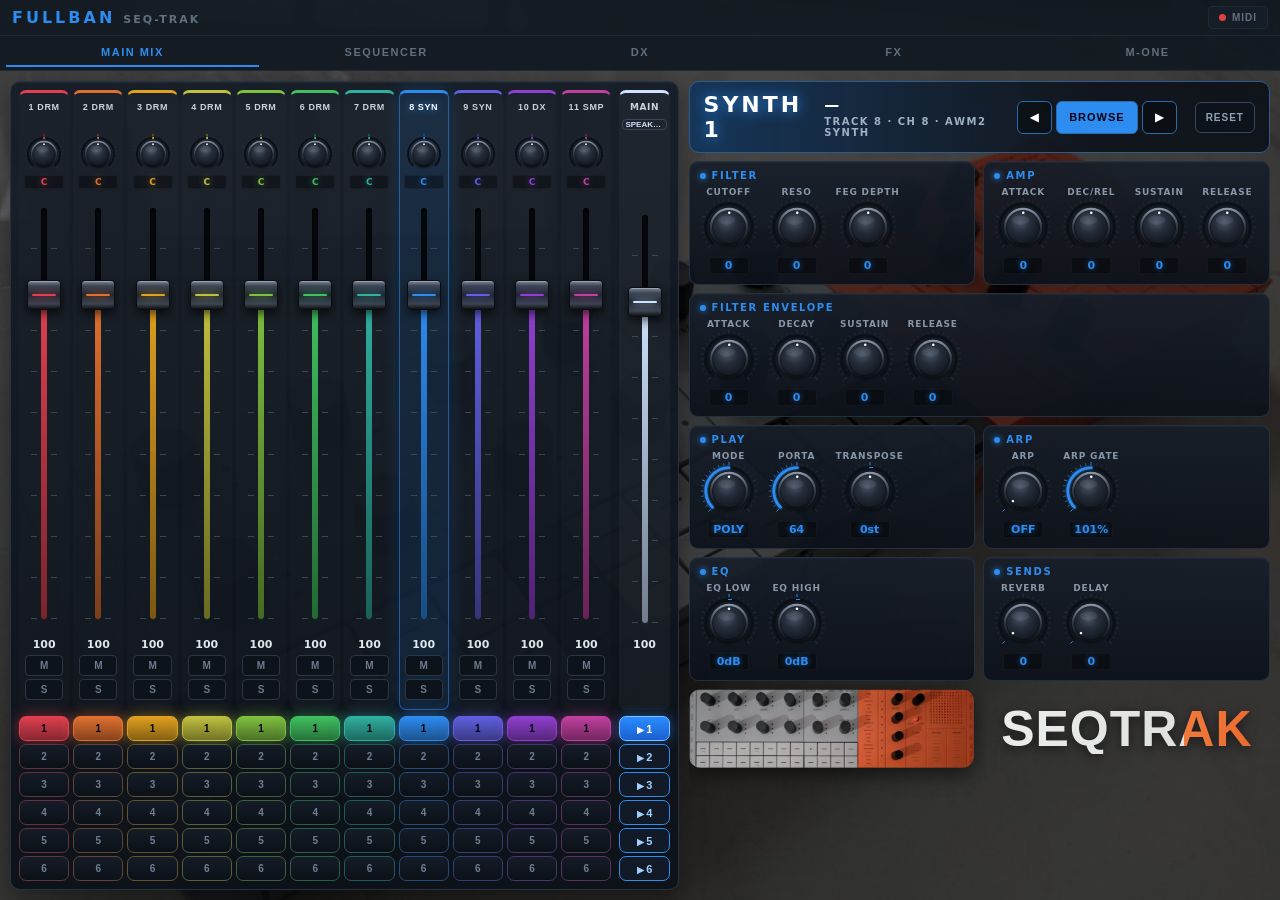
==== index.html @ 147577cb "v9: clips under the mixer, bigger sequencer with OXI-style modes, playhead, M1 envelopes that work -" ====
<!DOCTYPE html>
<html lang="en">
<head>
<meta charset="UTF-8">
<meta name="viewport" content="width=device-width, initial-scale=1.0, user-scalable=no">
<title>Fullban SEQ-TRAK</title>
<link rel="manifest" href="manifest.webmanifest">
<meta name="theme-color" content="#0a0e14">
<meta name="mobile-web-app-capable" content="yes">
<link rel="icon" href="icon-192.png">
<style>
/* ============================================
   FULLBAN SEQ-TRAK — Web Controller
   Dark + Blue theme (Fullban family)
   ============================================ */

:root {
  --fb-bg:        #0a0e14;
  --fb-surface:   rgba(17,24,32,0.92);
  --fb-panel:     rgba(22,30,40,0.85);
  --fb-panel-hi:  rgba(26,36,48,0.9);
  --fb-border:    #1e2a38;
  --fb-blue:      #2d8cf0;
  --fb-blue-dim:  #1a5a9e;
  --fb-blue-glow: rgba(45,140,240,0.2);
  --fb-blue-soft: rgba(45,140,240,0.08);
  --fb-cyan:      #40c8e0;
  --fb-text:      #d0d8e0;
  --fb-text-dim:  #607080;
  --fb-text-bright: #ffffff;
  --fb-orange:    #f08030;
  --fb-red:       #e04040;
  --fb-green:     #40c060;
  --fb-yellow:    #e0c040;
  --fb-purple:    #9060e0;

  --tk-kick:  #e04050; --tk-snare: #e07030; --tk-clap:  #e0a020;
  --tk-hat1:  #c0c040; --tk-hat2:  #80c040; --tk-perc1: #40c060;
  --tk-perc2: #30b0a0; --tk-syn1:  #2d8cf0; --tk-syn2:  #6060e0;
  --tk-dx:    #9040d0; --tk-samp:  #c040a0;
}

* { margin: 0; padding: 0; box-sizing: border-box; }

html, body {
  width: 100%; height: 100%;
  overflow: hidden;
  background: var(--fb-bg) url('[data-uri]') center center / cover no-repeat fixed;
  color: var(--fb-text);
  font-family: 'Segoe UI', system-ui, -apple-system, sans-serif;
  font-size: 14px;
  -webkit-user-select: none; user-select: none;
  -webkit-tap-highlight-color: transparent;
}

#app { display: flex; flex-direction: column; height: 100%; }

/* ---- Top bar ---- */
#topbar {
  display: flex; align-items: center; justify-content: space-between;
  padding: 6px 12px;
  background: var(--fb-surface);
  border-bottom: 1px solid var(--fb-border);
  flex-shrink: 0;
}
.topbar-left { display: flex; align-items: baseline; gap: 8px; }
.logo { font-size: 16px; font-weight: 800; letter-spacing: 3px; color: var(--fb-blue); }
.product { font-size: 11px; font-weight: 600; letter-spacing: 2px; color: var(--fb-text-dim); }

.midi-status {
  display: flex; align-items: center; gap: 6px;
  padding: 5px 10px; border: 1px solid var(--fb-border); border-radius: 4px;
  background: var(--fb-panel); color: var(--fb-text-dim);
  font-size: 10px; font-weight: 600; letter-spacing: 1px; cursor: pointer;
}
.midi-status:hover { border-color: var(--fb-blue-dim); }
.midi-dot { width: 7px; height: 7px; border-radius: 50%; background: var(--fb-red); }
.midi-status.connected .midi-dot { background: var(--fb-green); box-shadow: 0 0 6px var(--fb-green); }

/* ---- Page tabs ---- */
#page-tabs {
  display: flex; gap: 1px; padding: 3px 6px;
  background: var(--fb-surface); border-bottom: 1px solid var(--fb-border);
  flex-shrink: 0; overflow-x: auto;
}
.tab {
  flex: 1; padding: 7px 2px; background: transparent; border: none;
  border-bottom: 2px solid transparent; color: var(--fb-text-dim);
  font-size: 11px; font-weight: 700; letter-spacing: 1.5px;
  cursor: pointer; min-width: 46px; text-align: center;
}
.tab:hover { color: var(--fb-text); }
.tab.active { color: var(--fb-blue); border-bottom-color: var(--fb-blue); }

/* ---- Pages ---- */
.page { flex: 1; overflow-y: auto; overflow-x: hidden; padding: 10px; }
.page.hidden { display: none; }

/* ---- Shared: track chips ---- */
.track-chips { display: flex; gap: 3px; padding-bottom: 8px; overflow-x: auto; flex-shrink: 0; }
.track-chip {
  padding: 5px 10px; border-radius: 4px; border: 1px solid var(--fb-border);
  background: var(--fb-panel); color: var(--fb-text-dim);
  font-size: 9px; font-weight: 700; letter-spacing: 1px;
  cursor: pointer; white-space: nowrap;
}
.track-chip:hover { border-color: var(--fb-blue-dim); }
.track-chip.active { background: var(--fb-blue); border-color: var(--fb-blue); color: #fff; }

/* ---- Section panels ---- */
.section-panel {
  background: var(--fb-panel); border: 1px solid var(--fb-border);
  border-radius: 6px; padding: 10px; margin-bottom: 8px;
}
.section-title {
  font-size: 10px; font-weight: 700; letter-spacing: 1.5px;
  margin-bottom: 8px; display: flex; align-items: center; gap: 6px;
}
.section-title .dot { width: 6px; height: 6px; border-radius: 50%; }

/* ---- SVG Knob (Premium) ---- */
.knob-wrap {
  display: flex; flex-direction: column; align-items: center; gap: 2px;
  width: 64px; flex-shrink: 0;
}
.knob-label {
  font-size: 8px; font-weight: 600; letter-spacing: 0.5px;
  color: var(--fb-text-dim); text-align: center; white-space: nowrap;
}
.knob-val {
  font-size: 10px; font-weight: 700; color: var(--fb-cyan);
  font-variant-numeric: tabular-nums; text-align: center;
}
.knob-svg { width: 52px; height: 52px; cursor: pointer; touch-action: none; }

/* Knob row layout */
.knob-row {
  display: flex; gap: 4px; flex-wrap: wrap; justify-content: flex-start;
}

/* ---- Slider param row ---- */
.param-row {
  display: flex; align-items: center; gap: 8px; min-height: 32px;
}
.param-row label {
  font-size: 9px; font-weight: 600; letter-spacing: 0.5px;
  color: var(--fb-text-dim); width: 60px; flex-shrink: 0;
}
.param-row input[type="range"] {
  flex: 1; height: 24px; -webkit-appearance: none; appearance: none;
  background: transparent; outline: none; touch-action: none;
}
.param-row input[type="range"]::-webkit-slider-runnable-track {
  height: 4px; background: var(--fb-border); border-radius: 2px;
}
.param-row input[type="range"]::-webkit-slider-thumb {
  -webkit-appearance: none; width: 20px; height: 20px; border-radius: 50%;
  background: var(--fb-blue); cursor: pointer; margin-top: -8px;
  box-shadow: 0 0 6px var(--fb-blue-glow);
}
.param-row input[type="range"]::-moz-range-track {
  height: 4px; background: var(--fb-border); border-radius: 2px;
}
.param-row input[type="range"]::-moz-range-thumb {
  width: 20px; height: 20px; border-radius: 50%;
  background: var(--fb-blue); border: none; cursor: pointer;
}
.param-row .pval {
  font-size: 9px; font-weight: 600; color: var(--fb-text);
  width: 24px; text-align: right; font-variant-numeric: tabular-nums;
}
.param-row select {
  flex: 1; background: var(--fb-panel-hi); color: var(--fb-text);
  border: 1px solid var(--fb-border); border-radius: 3px;
  padding: 4px 6px; font-size: 10px;
}

/* ---- MIXER ---- */
#page-mixer { display: flex; gap: 6px; padding: 6px; }
.mixer-grid { display: flex; gap: 3px; flex: 1; overflow-x: auto; }
.track-strip {
  display: flex; flex-direction: column; align-items: center; gap: 4px;
  min-width: 52px; flex: 1; max-width: 72px;
  padding: 6px 3px; background: var(--fb-panel); border-radius: 6px;
  border: 1px solid var(--fb-border);
}
.track-strip .track-color-bar { width: 100%; height: 3px; border-radius: 2px; }
.track-strip .track-name {
  font-size: 8px; font-weight: 700; letter-spacing: 1px;
  color: var(--fb-text-dim); text-align: center; white-space: nowrap;
}
.track-strip .fader-wrap {
  flex: 1; display: flex; align-items: center; justify-content: center; min-height: 100px;
}
/* Hardware-style vertical fader: groove + capped knob */
.fader.vertical {
  writing-mode: vertical-lr; direction: rtl;
  width: 34px; height: 150px; margin: 0;
  -webkit-appearance: none; appearance: none;
  background: transparent; cursor: pointer; touch-action: none;
}
.fader.vertical::-webkit-slider-runnable-track {
  width: 6px; height: 100%; margin: 0 auto;
  background: linear-gradient(90deg, #05080c, #1a2430 50%, #05080c);
  border: 1px solid #000; border-radius: 3px;
  box-shadow: inset 0 0 4px rgba(0,0,0,0.8);
}
.fader.vertical::-webkit-slider-thumb {
  -webkit-appearance: none; width: 30px; height: 16px; margin-left: -13px;
  border-radius: 3px; border: 1px solid #000;
  background:
    linear-gradient(0deg, transparent 45%, #e0e8f0 45%, #e0e8f0 55%, transparent 55%),
    linear-gradient(180deg, #3a4656 0%, #1c2530 45%, #10161e 55%, #2a3442 100%);
  box-shadow: 0 2px 4px rgba(0,0,0,0.7), 0 0 8px var(--fb-blue-glow);
}
.fader.vertical::-moz-range-track {
  width: 6px; height: 100%;
  background: linear-gradient(90deg, #05080c, #1a2430 50%, #05080c);
  border: 1px solid #000; border-radius: 3px;
}
.fader.vertical::-moz-range-thumb {
  width: 30px; height: 16px; border-radius: 3px; border: 1px solid #000;
  background:
    linear-gradient(0deg, transparent 45%, #e0e8f0 45%, #e0e8f0 55%, transparent 55%),
    linear-gradient(180deg, #3a4656 0%, #1c2530 45%, #10161e 55%, #2a3442 100%);
}
.track-strip .track-vol-label {
  font-size: 9px; font-weight: 600; color: var(--fb-text);
  font-variant-numeric: tabular-nums;
}
.track-strip .mute-btn, .track-strip .solo-btn {
  width: 100%; padding: 3px 0; border: 1px solid var(--fb-border);
  border-radius: 3px; background: transparent;
  font-size: 8px; font-weight: 700; letter-spacing: 1px; cursor: pointer;
}
.track-strip .mute-btn { color: var(--fb-text-dim); }
.track-strip .mute-btn.active { background: var(--fb-red); border-color: var(--fb-red); color: #fff; }
.track-strip .solo-btn { color: var(--fb-text-dim); }
.track-strip .solo-btn.active { background: var(--fb-yellow); border-color: var(--fb-yellow); color: #000; }

.master-strip {
  display: flex; flex-direction: column; align-items: center; gap: 4px;
  min-width: 52px; padding: 6px 3px; background: var(--fb-panel);
  border-radius: 6px; border: 1px solid var(--fb-blue-dim);
}
.master-label { font-size: 8px; font-weight: 700; letter-spacing: 1.5px; color: var(--fb-blue); }
.master-fader-wrap { flex: 1; display: flex; align-items: center; min-height: 100px; }

/* ---- SOUND PAGE ---- */
.sound-sections { display: flex; flex-direction: column; gap: 6px; }

/* ---- DX PAGE ---- */
.dx-section { display: flex; flex-direction: column; gap: 8px; }
.algo-select { display: grid; grid-template-columns: repeat(6, 1fr); gap: 3px; }
.algo-btn {
  padding: 8px 0; background: var(--fb-panel); border: 1px solid var(--fb-border);
  border-radius: 4px; color: var(--fb-text-dim); font-size: 12px; font-weight: 700;
  cursor: pointer;
}
.algo-btn:hover { border-color: var(--fb-blue-dim); color: var(--fb-text); }
.algo-btn.active {
  background: var(--fb-blue); border-color: var(--fb-blue); color: #fff;
  box-shadow: 0 0 8px var(--fb-blue-glow);
}

.op-tabs { display: flex; gap: 3px; margin-bottom: 6px; }
.op-tab {
  flex: 1; padding: 8px 0; background: var(--fb-panel); border: 1px solid var(--fb-border);
  border-radius: 4px; color: var(--fb-text-dim); font-size: 12px; font-weight: 800;
  letter-spacing: 1px; cursor: pointer; text-align: center;
}
.op-tab:hover { border-color: var(--fb-blue-dim); }
.op-tab.active { background: var(--fb-blue); border-color: var(--fb-blue); color: #fff; }

.op-panel {
  background: var(--fb-panel); border: 1px solid var(--fb-border);
  border-radius: 6px; padding: 10px; display: none;
}
.op-panel.active { display: block; }
.op-header { display: flex; justify-content: space-between; align-items: center; margin-bottom: 6px; }
.op-label { font-size: 11px; font-weight: 800; letter-spacing: 1px; color: var(--fb-blue); }
.op-toggle {
  width: 32px; height: 18px; border-radius: 9px; border: none;
  cursor: pointer; position: relative; background: var(--fb-border);
}
.op-toggle.on { background: var(--fb-blue); }
.op-toggle::after {
  content: ''; position: absolute; width: 14px; height: 14px;
  border-radius: 50%; background: #fff; top: 2px; left: 2px; transition: transform 0.2s;
}
.op-toggle.on::after { transform: translateX(14px); }

.dx-common { background: var(--fb-panel); border: 1px solid var(--fb-border); border-radius: 6px; padding: 10px; }
.dx-common h3 { font-size: 10px; font-weight: 700; letter-spacing: 1.5px; color: var(--fb-text-dim); margin-bottom: 6px; }

/* ---- FX PAGE ---- */
.fx-section { display: flex; flex-direction: column; gap: 8px; }

/* ---- SEQ PAGE ---- */
.seq-section { display: flex; flex-direction: column; gap: 8px; }
.seq-transport { display: flex; align-items: center; gap: 6px; }
.seq-btn {
  width: 40px; height: 40px; border: 1px solid var(--fb-border); border-radius: 6px;
  background: var(--fb-panel); color: var(--fb-text); font-size: 16px;
  cursor: pointer; display: flex; align-items: center; justify-content: center;
}
.seq-btn:hover { border-color: var(--fb-blue-dim); }
.seq-btn:active, .seq-btn.active { background: var(--fb-blue); border-color: var(--fb-blue); color: #fff; }
#seq-rec { color: var(--fb-red); }
#seq-rec:active, #seq-rec.active { background: var(--fb-red); border-color: var(--fb-red); color: #fff; }
.seq-bpm { display: flex; align-items: center; gap: 5px; margin-left: auto; }
.seq-bpm label { font-size: 9px; font-weight: 700; letter-spacing: 1px; color: var(--fb-text-dim); }
.seq-bpm input {
  width: 54px; padding: 5px 6px; background: var(--fb-panel); border: 1px solid var(--fb-border);
  border-radius: 4px; color: var(--fb-text-bright); font-size: 13px; font-weight: 700;
  text-align: center; font-variant-numeric: tabular-nums;
}

.seq-patterns { display: flex; gap: 3px; }
.pattern-btn {
  flex: 1; padding: 8px 0; background: var(--fb-panel); border: 1px solid var(--fb-border);
  border-radius: 4px; color: var(--fb-text-dim); font-size: 13px; font-weight: 700;
  cursor: pointer; text-align: center;
}
.pattern-btn:hover { border-color: var(--fb-blue-dim); }
.pattern-btn.active { background: var(--fb-blue); border-color: var(--fb-blue); color: #fff; }

.seq-grid-wrap { display: flex; flex-direction: column; gap: 3px; }
.seq-step-numbers { display: grid; gap: 2px; }
.seq-step-num { text-align: center; font-size: 7px; font-weight: 600; color: var(--fb-text-dim); }
.seq-grid { display: grid; gap: 2px; }
.seq-step {
  aspect-ratio: 1; min-height: 28px; border: 1px solid var(--fb-border);
  border-radius: 4px; background: var(--fb-panel); cursor: pointer;
}
.seq-step:hover { border-color: var(--fb-blue-dim); }
.seq-step.beat-start { border-left: 2px solid var(--fb-text-dim); }
.seq-step.on {
  background: var(--tk-color, var(--fb-blue)); border-color: var(--tk-color, var(--fb-blue));
  box-shadow: 0 0 6px color-mix(in srgb, var(--tk-color, var(--fb-blue)) 40%, transparent);
}
.seq-step.playing { box-shadow: 0 0 10px var(--fb-text-bright); border-color: var(--fb-text-bright); }

.seq-length { display: flex; gap: 3px; justify-content: flex-end; }
.len-btn {
  padding: 5px 14px; background: var(--fb-panel); border: 1px solid var(--fb-border);
  border-radius: 4px; color: var(--fb-text-dim); font-size: 10px; font-weight: 700; cursor: pointer;
}
.len-btn.active { background: var(--fb-blue); border-color: var(--fb-blue); color: #fff; }

/* ---- M-ONE PAGE (matches M-One VST plugin) ---- */
.m1-section { display: flex; flex-direction: column; gap: 6px; height: 100%; }

/* M-One header with logo */
.m1-header {
  display: flex; align-items: center; justify-content: space-between; flex-shrink: 0;
}
.m1-logo { display: flex; align-items: baseline; gap: 6px; }
.m1-logo-fb { font-size: 10px; font-weight: 800; letter-spacing: 2px; color: var(--fb-blue); }
.m1-logo-name { font-size: 18px; font-weight: 800; letter-spacing: 1px; color: var(--fb-text); }
.m1-accent { color: var(--fb-cyan); }

.m1-target { display: flex; align-items: center; gap: 6px; }
.m1-target-label { font-size: 9px; font-weight: 700; letter-spacing: 1px; color: var(--fb-text-dim); }
.m1-target-btn {
  padding: 4px 12px; border: 1px solid var(--fb-border); border-radius: 4px;
  background: var(--fb-panel); color: var(--fb-text-dim);
  font-size: 10px; font-weight: 700; letter-spacing: 1px; cursor: pointer;
}
.m1-target-btn:hover { border-color: var(--fb-blue-dim); }
.m1-target-btn.active { background: var(--fb-blue); border-color: var(--fb-blue); color: #fff; }

/* Sub-tabs (PLAY / BROWSE / FX) */
.m1-subtabs { display: flex; gap: 2px; flex-shrink: 0; }
.m1-subtab {
  flex: 1; padding: 6px 0; background: var(--fb-panel); border: 1px solid var(--fb-border);
  border-radius: 4px; color: var(--fb-text-dim); font-size: 10px; font-weight: 700;
  letter-spacing: 1.5px; cursor: pointer; text-align: center;
}
.m1-subtab:hover { border-color: var(--fb-blue-dim); }
.m1-subtab.active { background: var(--fb-blue); border-color: var(--fb-blue); color: #fff; }

.m1-subpage { display: none; flex: 1; overflow-y: auto; flex-direction: column; gap: 6px; }
.m1-subpage.active { display: flex; }

/* Preset selector (matches M-One blue bar with arrows) */
.m1-preset-select {
  display: flex; align-items: center; gap: 0;
  background: linear-gradient(135deg, #1a3a8a, #2d5cd0);
  border: 1px solid var(--fb-blue-dim); border-radius: 6px;
  overflow: hidden; flex-shrink: 0;
}
.m1-preset-arrow {
  width: 40px; height: 56px; background: transparent; border: none;
  color: var(--fb-text-bright); font-size: 16px; cursor: pointer;
  display: flex; align-items: center; justify-content: center;
}
.m1-preset-arrow:hover { background: rgba(255,255,255,0.1); }
.m1-preset-display { flex: 1; text-align: center; padding: 6px 0; }
.m1-preset-label { font-size: 9px; font-weight: 600; letter-spacing: 1px; color: rgba(255,255,255,0.6); }
.m1-preset-name { font-size: 18px; font-weight: 700; color: var(--fb-text-bright); letter-spacing: 0.5px; }

/* Browse: categories + range tabs */
.m1-categories { display: flex; gap: 3px; flex-wrap: wrap; flex-shrink: 0; }
.cat-btn {
  padding: 4px 8px; border: 1px solid var(--fb-border); border-radius: 4px;
  background: var(--fb-panel); color: var(--fb-text-dim);
  font-size: 9px; font-weight: 700; letter-spacing: 0.5px; cursor: pointer; white-space: nowrap;
}
.cat-btn:hover { border-color: var(--fb-blue-dim); color: var(--fb-text); }
.cat-btn.active { background: var(--fb-blue); border-color: var(--fb-blue); color: #fff; }
.cat-count { font-size: 8px; opacity: 0.7; margin-left: 2px; }

.m1-range-tabs { display: flex; gap: 3px; flex-shrink: 0; }
.m1-range {
  flex: 1; padding: 5px 0; background: var(--fb-panel); border: 1px solid var(--fb-border);
  border-radius: 4px; color: var(--fb-text-dim); font-size: 9px; font-weight: 700;
  cursor: pointer; text-align: center;
}
.m1-range:hover { border-color: var(--fb-blue-dim); }
.m1-range.active { background: var(--fb-cyan); border-color: var(--fb-cyan); color: #000; }

/* Sound grid (matches M-One browse: 4-column grid) */
.m1-sound-grid {
  flex: 1; overflow-y: auto;
  display: grid; grid-template-columns: repeat(4, 1fr);
  gap: 3px; align-content: start;
}
.m1-grid-cell {
  padding: 10px 8px; background: var(--fb-panel); border: 1px solid var(--fb-border);
  border-radius: 4px; color: var(--fb-text); font-size: 10px; font-weight: 600;
  cursor: pointer; text-align: left; white-space: nowrap; overflow: hidden; text-overflow: ellipsis;
}
.m1-grid-cell:hover { border-color: var(--fb-blue-dim); background: var(--fb-panel-hi); }
.m1-grid-cell.loaded { border-color: var(--fb-cyan); background: rgba(64,200,224,0.08); }
.m1-cell-num { color: var(--fb-text-dim); font-size: 9px; margin-right: 4px; }

/* FX sub-page (two side-by-side effect panels like M-One) */
.m1-fx-row { display: flex; gap: 6px; }
.m1-fx-panel { flex: 1; }
.m1-fx-header { display: flex; justify-content: space-between; align-items: center; margin-bottom: 6px; }
.m1-fx-cats { display: flex; gap: 2px; margin-bottom: 8px; }
.m1-fxcat {
  padding: 4px 8px; background: transparent; border: 1px solid var(--fb-border);
  border-radius: 3px; color: var(--fb-text-dim); font-size: 8px; font-weight: 700;
  letter-spacing: 0.5px; cursor: pointer;
}
.m1-fxcat:hover { border-color: var(--fb-blue-dim); }
.m1-fxcat.active { background: var(--fb-cyan); border-color: var(--fb-cyan); color: #000; }

.m1-loaded {
  display: flex; align-items: center; gap: 8px;
  padding: 7px 10px; background: var(--fb-surface); border: 1px solid var(--fb-border);
  border-radius: 4px; flex-shrink: 0; transition: border-color 0.3s;
}
.m1-loaded.flash { border-color: var(--fb-blue); box-shadow: 0 0 10px var(--fb-blue-glow); }
.m1-loaded-label { font-size: 9px; font-weight: 700; letter-spacing: 1px; color: var(--fb-text-dim); }
.m1-loaded-name { font-size: 11px; font-weight: 600; color: var(--fb-blue); }

/* ---- Overlay ---- */
.overlay { position: fixed; inset: 0; background: rgba(0,0,0,0.85); display: flex; align-items: center; justify-content: center; z-index: 100; }
.overlay.hidden { display: none; }
.overlay-content {
  background: var(--fb-surface); border: 1px solid var(--fb-border);
  border-radius: 8px; padding: 20px; min-width: 260px; text-align: center;
}
.overlay-content h2 { font-size: 14px; font-weight: 700; color: var(--fb-blue); margin-bottom: 10px; letter-spacing: 1px; }
.overlay-content p { font-size: 12px; color: var(--fb-text-dim); margin-bottom: 14px; }

.btn {
  padding: 7px 18px; border: 1px solid var(--fb-blue); border-radius: 4px;
  background: var(--fb-blue); color: #fff; font-size: 11px; font-weight: 700;
  letter-spacing: 1px; cursor: pointer; margin: 3px;
}
.btn:hover { background: var(--fb-blue-dim); }
.btn-dim { background: transparent; color: var(--fb-text-dim); border-color: var(--fb-border); }
.btn-dim:hover { border-color: var(--fb-text-dim); color: var(--fb-text); background: transparent; }

#midi-devices { display: flex; flex-direction: column; gap: 5px; margin-bottom: 10px; }
.midi-device-btn {
  padding: 8px; background: var(--fb-panel); border: 1px solid var(--fb-border);
  border-radius: 4px; color: var(--fb-text); font-size: 11px; cursor: pointer;
}
.midi-device-btn:hover { border-color: var(--fb-blue); background: var(--fb-blue-soft); }

/* ---- Responsive ---- */
@media (max-width: 600px) {
  .algo-select { grid-template-columns: repeat(4, 1fr); }
  .track-strip { min-width: 42px; }
  .knob-wrap { width: 54px; }
  .knob-svg { width: 38px; height: 38px; }
  .m1-categories { gap: 2px; }
  .cat-btn { padding: 3px 6px; font-size: 8px; }
}

/* Scrollbar */
::-webkit-scrollbar { width: 5px; height: 5px; }
::-webkit-scrollbar-track { background: var(--fb-bg); }
::-webkit-scrollbar-thumb { background: var(--fb-border); border-radius: 3px; }
::-webkit-scrollbar-thumb:hover { background: var(--fb-text-dim); }

/* =====================================================================
   v4 — MIX page, DX split, hardware knobs & faders (25 Nov 2026)
   ===================================================================== */
.panel-glass {
  background: linear-gradient(180deg, rgba(20,28,38,.92), rgba(12,17,24,.94));
  border: 1px solid #243244; border-radius: 10px;
  box-shadow: inset 0 1px 0 rgba(255,255,255,.04), 0 8px 24px rgba(0,0,0,.35);
}

/* ---- Knob v3 ---- */
.knob-wrap { width: auto; min-width: 58px; gap: 1px; }
.knob-wrap .knob-svg { width: 58px; height: 58px; cursor: ns-resize; touch-action: none; overflow: visible; }
.knob-sm .knob-svg { width: 44px; height: 44px; }
.knob-sm { min-width: 46px; }
.knob-lg .knob-svg { width: 92px; height: 92px; }
.knob-lg .knob-label { font-size: 10px; }
.knob-lg .knob-val { font-size: 15px; }
.knob-label { font-size: 9px; font-weight: 700; letter-spacing: .8px; color: #8796a8; }
.knob-val {
  font-size: 11px; font-weight: 700; color: var(--kc, var(--fb-cyan));
  min-width: 40px; padding: 1px 4px; border-radius: 3px;
  background: rgba(0,0,0,.35); border: 1px solid rgba(255,255,255,.04);
  text-shadow: 0 0 6px color-mix(in srgb, var(--kc) 60%, transparent);
}
.knob-track { fill: none; stroke: #0b1017; stroke-width: 5; stroke-linecap: round; }
.knob-arc { fill: none; stroke-width: 4.5; stroke-linecap: round; }
.knob-tick { stroke: #2a3544; stroke-linecap: round; }
.knob-tick.lit { stroke: var(--kc); }
.knob-knurl line { stroke: rgba(255,255,255,.08); stroke-width: 1.2; }
.knob-pointer { stroke-width: 3.2; stroke-linecap: round; }
.knob-wrap.active .knob-val { background: var(--kc); color: #001; text-shadow: none; }
.knob-wrap.synced .knob-val { animation: fbsync .6s ease-out; }
@keyframes fbsync { 0% { box-shadow: 0 0 0 2px var(--kc); } 100% { box-shadow: 0 0 0 0 transparent; } }

/* toggles & segments */
.fb-toggle {
  display: inline-flex; align-items: center; gap: 6px; padding: 5px 10px;
  background: #0e141c; border: 1px solid #2a3646; border-radius: 14px;
  color: #7d8a9a; font-size: 9px; font-weight: 800; letter-spacing: 1px; cursor: pointer;
}
.fb-toggle-led { width: 7px; height: 7px; border-radius: 50%; background: #2b3542; }
.fb-toggle.on { color: #e6eef6; border-color: var(--kc, var(--fb-blue)); }
.fb-toggle.on .fb-toggle-led { background: var(--kc, var(--fb-blue)); box-shadow: 0 0 8px var(--kc, var(--fb-blue)); }
.fb-seg { display: inline-flex; background: #0b1017; border: 1px solid #263345; border-radius: 6px; padding: 2px; gap: 2px; }
.fb-seg button {
  background: transparent; border: none; color: #6f7d8f; padding: 5px 10px; border-radius: 4px;
  font-size: 10px; font-weight: 800; letter-spacing: 1px; cursor: pointer; white-space: nowrap;
}
.fb-seg button.on { background: linear-gradient(180deg, var(--kc, var(--fb-blue)), color-mix(in srgb, var(--kc, var(--fb-blue)) 70%, #000)); color: #fff; box-shadow: 0 0 10px color-mix(in srgb, var(--kc, var(--fb-blue)) 45%, transparent); }

/* ---- MIX page ---- */
#page-mix { display: grid; grid-template-columns: minmax(560px, 1.15fr) 1fr; gap: 10px; padding: 10px; overflow: hidden; }
#page-mix.hidden { display: none; }
.mix-left { padding: 8px; display: flex; min-height: 0; }
.mix-strips { display: flex; gap: 4px; flex: 1; min-height: 0; }
.strip {
  flex: 1; min-width: 44px; display: flex; flex-direction: column; align-items: center; gap: 4px;
  padding: 6px 2px 6px; border-radius: 7px; background: rgba(255,255,255,.015);
  border: 1px solid transparent; border-top: 3px solid var(--kc); position: relative;
}
.strip.sel { background: color-mix(in srgb, var(--kc) 12%, transparent); border-color: color-mix(in srgb, var(--kc) 55%, transparent); border-top-color: var(--kc); box-shadow: 0 0 18px color-mix(in srgb, var(--kc) 22%, transparent); }
.strip-name {
  width: 100%; background: none; border: none; color: #c9d3de; cursor: pointer;
  font-size: 9px; font-weight: 800; letter-spacing: .6px; padding: 3px 0; white-space: nowrap; overflow: hidden; text-overflow: ellipsis; text-align: center;
}
.strip.sel .strip-name { color: #fff; text-shadow: 0 0 8px var(--kc); }
.strip .knob-wrap { min-width: 0; }
.strip .knob-label { display: none; }
.strip .knob-val { font-size: 9px; min-width: 30px; }
.strip-spacer { height: 62px; }
.strip-val { font-size: 11px; font-weight: 700; color: #dfe7ef; font-variant-numeric: tabular-nums; }
.strip-btns { display: flex; flex-direction: column; gap: 3px; width: 100%; padding: 0 3px; min-height: 48px; }
.strip-m, .strip-s {
  width: 100%; padding: 4px 0; border-radius: 4px; border: 1px solid #2a3646; background: #0d131b;
  color: #6c7a8c; font-size: 10px; font-weight: 800; cursor: pointer;
}
.strip-m.on { background: #e04040; border-color: #ff6a6a; color: #fff; box-shadow: 0 0 10px #e0404088; }
.strip-s.on { background: #e0c040; border-color: #ffe27a; color: #111; box-shadow: 0 0 10px #e0c04088; }
.strip-master { border-top-color: #cfe3ff; background: rgba(255,255,255,.035); margin-left: 4px; }

/* fader */
.fb-fader { position: relative; flex: 1; width: 100%; min-height: 120px; cursor: ns-resize; touch-action: none; }
.fb-fader-groove {
  position: absolute; left: 50%; top: 15px; bottom: 15px; width: 6px; transform: translateX(-50%);
  background: #05080c; border-radius: 3px; box-shadow: inset 0 1px 3px #000, 0 1px 0 rgba(255,255,255,.05); overflow: hidden;
}
.fb-fader-fill { position: absolute; left: 0; right: 0; bottom: 0; background: linear-gradient(0deg, color-mix(in srgb, var(--kc) 55%, #000), var(--kc)); box-shadow: 0 0 10px var(--kc); }
.fb-fader-scale {
  position: absolute; left: 50%; top: 15px; bottom: 15px; width: 26px; transform: translateX(-50%);
  background: repeating-linear-gradient(0deg, #3a4656 0 1px, transparent 1px 10%);
  -webkit-mask: linear-gradient(90deg, #000 0 6px, transparent 6px 20px, #000 20px); mask: linear-gradient(90deg, #000 0 6px, transparent 6px 20px, #000 20px);
}
.fb-fader-cap {
  position: absolute; left: 50%; width: 34px; height: 30px; transform: translateX(-50%);
  border-radius: 4px; background: linear-gradient(180deg, #7d8899 0%, #3a4352 18%, #1d232c 50%, #3a4352 82%, #111 100%);
  border: 1px solid #0a0d12; box-shadow: 0 4px 10px rgba(0,0,0,.6), inset 0 1px 0 rgba(255,255,255,.25);
}
.fb-fader-cap span { position: absolute; left: 4px; right: 4px; top: 50%; height: 2px; margin-top: -1px; background: var(--kc); box-shadow: 0 0 8px var(--kc); border-radius: 1px; }
.fb-fader.active .fb-fader-cap { box-shadow: 0 0 0 2px var(--kc), 0 4px 12px rgba(0,0,0,.6); }
.fb-fader.synced .fb-fader-cap span { animation: fbsync .6s ease-out; }

/* sound side */
.mix-right { display: flex; flex-direction: column; gap: 8px; min-height: 0; overflow-y: auto; }
.snd-head {
  display: flex; align-items: center; gap: 12px; padding: 10px 14px; border-radius: 10px;
  background: linear-gradient(90deg, color-mix(in srgb, var(--kc) 30%, #0c1118), rgba(12,17,24,.9) 70%);
  border: 1px solid color-mix(in srgb, var(--kc) 45%, #243244);
}
.snd-head-name { font-size: 22px; font-weight: 900; letter-spacing: 3px; color: #fff; text-shadow: 0 0 14px var(--kc); }
.snd-head-sub { font-size: 10px; font-weight: 700; letter-spacing: 1.5px; color: #9fb0c2; }
.snd-head-go { margin-left: auto; background: var(--kc); border: none; color: #fff; padding: 7px 12px; border-radius: 6px; font-size: 10px; font-weight: 800; letter-spacing: 1px; cursor: pointer; }
.snd-grid { display: grid; grid-template-columns: repeat(auto-fill, minmax(230px, 1fr)); gap: 8px; align-content: start; }
.snd-sec {
  background: linear-gradient(180deg, rgba(22,30,41,.92), rgba(13,18,26,.94)); border: 1px solid #223042; border-radius: 9px; padding: 8px 10px 10px;
  box-shadow: inset 0 1px 0 rgba(255,255,255,.03);
}
.snd-sec.wide { grid-column: 1 / -1; }
.snd-sec-title { display: flex; align-items: center; gap: 6px; font-size: 10px; font-weight: 800; letter-spacing: 1.6px; color: var(--kc); margin-bottom: 6px; }
.snd-sec-title .dot { width: 6px; height: 6px; border-radius: 50%; background: var(--kc); box-shadow: 0 0 6px var(--kc); }
.snd-sec .knob-row { gap: 6px 10px; }

/* ---- DX page ---- */
#page-dx { display: grid; grid-template-columns: minmax(560px, 1.25fr) minmax(330px, 1fr); gap: 10px; padding: 10px; overflow: hidden; }
#page-dx.hidden { display: none; }
.dx-left { padding: 10px; display: flex; flex-direction: column; gap: 8px; min-height: 0; }
.dx-left-head { display: flex; align-items: center; justify-content: space-between; }
.dx-title { font-size: 12px; font-weight: 900; letter-spacing: 3px; color: #b9a6f2; }
.dx-left-head .fb-seg { --kc: #9060e0; }
.dx-ops { display: grid; grid-template-columns: 1fr 1fr; gap: 10px; flex: 1; min-height: 0; overflow-y: auto; }
.dx-op.hidden { display: none; }
.dx-op {
  display: flex; flex-direction: column; gap: 7px; padding: 8px; border-radius: 9px;
  background: linear-gradient(180deg, color-mix(in srgb, var(--kc) 9%, #0e141c), #0b1017);
  border: 1px solid color-mix(in srgb, var(--kc) 35%, #1e2a38);
}
.dx-op-head { display: flex; align-items: center; gap: 8px; }
.dx-op-num { font-size: 18px; font-weight: 900; letter-spacing: 2px; color: var(--kc); text-shadow: 0 0 10px var(--kc); margin-right: auto; }
.dx-op-head .knob-wrap { flex-direction: row; min-width: 0; }
.dx-op-head .fb-seg button { padding: 4px 7px; font-size: 9px; }
.dx-op-main { display: flex; align-items: center; gap: 8px; }
.dx-op-main .knob-row { flex: 1; justify-content: space-around; }
.dx-op .snd-sec { padding: 6px 8px 8px; }
.dx-op-foot { display: flex; gap: 6px; }
.dx-op-foot .knob-wrap { flex-direction: row; min-width: 0; }
.eg-block { display: flex; flex-direction: column; gap: 4px; }
.eg-graph { width: 100%; height: 54px; background: #070b10; border-radius: 6px; border: 1px solid #1b2634; }
.eg-row { justify-content: space-between; gap: 2px; }
.eg-row .knob-sm { min-width: 0; flex: 1; }
.eg-row .knob-sm .knob-svg { width: 38px; height: 38px; }

.dx-right { display: flex; flex-direction: column; gap: 8px; min-height: 0; overflow-y: auto; }
.dx-sec .knob-row { justify-content: space-around; }
.algo-wrap { flex-direction: row !important; align-items: center; gap: 12px; width: 100%; }
.algo-big {
  width: 74px; height: 74px; flex-shrink: 0; border-radius: 12px; display: grid; place-items: center;
  font-size: 40px; font-weight: 900; color: #fff; background: radial-gradient(circle at 40% 30%, #6c4fc4, #2a1858);
  box-shadow: 0 0 22px #9060e066, inset 0 1px 0 rgba(255,255,255,.2);
}
.algo-grid { display: grid; grid-template-columns: repeat(6, 1fr); gap: 4px; flex: 1; }
.algo-grid .algo-btn {
  padding: 8px 0; border-radius: 5px; border: 1px solid #2a3646; background: #0d131b; color: #8191a4;
  font-size: 12px; font-weight: 800; cursor: pointer;
}
.algo-grid .algo-btn.active { background: #9060e0; border-color: #b593ff; color: #fff; box-shadow: 0 0 10px #9060e088; }
.dx-lfo { display: flex; flex-direction: column; gap: 8px; }
.wave-seg { --kc: #40c8e0; flex-direction: row !important; flex-wrap: wrap; }
.wave-seg button { padding: 4px 7px; font-size: 9px; }

/* small screens (tablet portrait / narrow) */
@media (max-width: 1100px) {
  #page-mix, #page-dx { grid-template-columns: 1fr; overflow-y: auto; }
  .mix-left { min-height: 420px; }
  .dx-ops { overflow: visible; }
}
.btn-ble { background: linear-gradient(180deg, #2d8cf0, #1a5a9e); border-color: #4aa3ff; color: #fff; font-weight: 800; }
.btn-ble:disabled { opacity: .45; }

/* ---- v4c: sound names, FX grid, SEQ steps, M1 learn ---- */
.strip-snd { width: 100%; font-size: 8px; font-weight: 600; color: #8fa2b6; text-align: center; white-space: nowrap; overflow: hidden; text-overflow: ellipsis; min-height: 11px; padding: 0 2px; }
.strip.sel .strip-snd { color: #e8f2ff; }
.snd-head-info { display: flex; flex-direction: column; gap: 2px; min-width: 0; }
.snd-head-sound { font-size: 15px; font-weight: 800; color: #fff; white-space: nowrap; overflow: hidden; text-overflow: ellipsis; }

#page-fx { padding: 10px; }
.fx-grid { display: grid; grid-template-columns: repeat(auto-fill, minmax(330px, 1fr)); gap: 10px; align-content: start; }
.fx-sec.wide { grid-column: 1 / -1; }
.fx-body { display: flex; flex-direction: column; gap: 8px; }
.fx-top { display: flex; align-items: center; gap: 8px; }
.fx-type { flex: 1; padding: 7px 10px; border-radius: 6px; background: #070b10; border: 1px solid #1c2836; color: var(--kc); font-weight: 800; font-size: 13px; letter-spacing: 1px; text-shadow: 0 0 8px color-mix(in srgb, var(--kc) 50%, transparent); }
.fx-top .knob-wrap { flex-direction: row; min-width: 0; }
.fx-note { font-size: 10px; color: #6f8193; }
.fx-track .track-chips { padding-bottom: 6px; }

.seq-msg { font-size: 11px; color: #8fa2b6; padding: 2px 2px 8px; }
.seq-step.unknown { opacity: .55; }
.seq-grid.locked .seq-step { opacity: .25; pointer-events: none; }
.seq-btn.on { background: #40c060; color: #fff; border-color: #6ce08a; }
#seq-rec.on { background: #e04040; border-color: #ff6a6a; color: #fff; box-shadow: 0 0 12px #e0404088; }

.m1-learn { display: flex; align-items: center; gap: 8px; margin-left: auto; margin-right: 12px; }
.m1-learn-btn { background: linear-gradient(180deg, #40c8e0, #1f7d8f); border: 1px solid #7fe6f7; color: #001; font-weight: 900; letter-spacing: 1.5px; font-size: 10px; padding: 6px 12px; border-radius: 5px; cursor: pointer; }
.m1-learn-status { font-size: 10px; color: #9fb0c2; max-width: 360px; white-space: nowrap; overflow: hidden; text-overflow: ellipsis; }

/* ---- M-One: preset grid + FX mapped to the SEQTRAK's effects ---- */
.m1-presets { flex: 1; display: flex; flex-direction: column; gap: 8px; min-height: 220px; margin-bottom: 0; }
.m1-presets-head { display: flex; align-items: center; justify-content: space-between; }
.m1-ppages { display: flex; gap: 3px; }
.m1-ppage { background: #0d131b; border: 1px solid #263345; color: #7d8a9a; font-size: 9px; font-weight: 800; padding: 4px 8px; border-radius: 4px; cursor: pointer; }
.m1-ppage.on { background: var(--fb-cyan); border-color: var(--fb-cyan); color: #001; }
.m1-pcats { display: flex; flex-wrap: wrap; gap: 4px; }
.m1-pcat {
  background: #0d131b; border: 1px solid color-mix(in srgb, var(--cc) 45%, #1e2a38); color: #a8b6c6;
  font-size: 9px; font-weight: 800; letter-spacing: .8px; padding: 5px 9px; border-radius: 12px; cursor: pointer; display: flex; gap: 6px; align-items: center;
}
.m1-pcat span { color: var(--cc); font-weight: 700; }
.m1-pcat.on { background: var(--cc); border-color: var(--cc); color: #001; box-shadow: 0 0 10px color-mix(in srgb, var(--cc) 50%, transparent); }
.m1-pcat.on span { color: #001; }
.m1-pgrid { flex: 1; display: grid; grid-template-columns: repeat(6, 1fr); grid-auto-rows: minmax(52px, 1fr); gap: 5px; }
.m1-ptile {
  position: relative; text-align: left; padding: 7px 9px 6px 12px; border-radius: 7px; cursor: pointer; overflow: hidden;
  background: linear-gradient(180deg, rgba(24,33,45,.95), rgba(12,17,24,.95)); border: 1px solid #223042; color: #dfe7ef;
  display: flex; flex-direction: column; justify-content: space-between; gap: 2px;
}
.m1-ptile::before { content: ''; position: absolute; left: 0; top: 0; bottom: 0; width: 4px; background: var(--cc); box-shadow: 0 0 8px var(--cc); }
.m1-ptile:hover { border-color: color-mix(in srgb, var(--cc) 60%, #223042); }
.m1-ptile-num { font-size: 9px; font-weight: 800; color: var(--cc); letter-spacing: 1px; }
.m1-ptile-name { font-size: 12px; font-weight: 800; white-space: nowrap; overflow: hidden; text-overflow: ellipsis; }
.m1-ptile-cat { font-size: 8px; font-weight: 700; color: #6f7f92; letter-spacing: 1px; text-transform: uppercase; }
.m1-ptile.sel { border-color: var(--cc); box-shadow: inset 0 0 0 1px var(--cc), 0 0 14px color-mix(in srgb, var(--cc) 35%, transparent); background: linear-gradient(180deg, color-mix(in srgb, var(--cc) 22%, #121a24), #0c1118); }
.m1-ptile.loaded .m1-ptile-name::after { content: ' ●'; color: var(--fb-green); }
.m1-fx-type { padding: 7px 10px; margin-bottom: 8px; border-radius: 6px; background: #070b10; border: 1px solid #1c2836; color: #dfe7ef; font-weight: 800; font-size: 12px; letter-spacing: 1px; }
@media (max-width: 1100px) { .m1-pgrid { grid-template-columns: repeat(4, 1fr); } }
.m1-edit-row { display: flex; gap: 6px; }
.m1-edit-row > .section-panel { margin-bottom: 0; }
.m1-edit-row .m1-qe { flex: 1; }
.m1-edit-row .knob-row { flex-wrap: nowrap; }
.m1-preset-select { min-height: 0; }
.m1-pgrid { grid-auto-rows: minmax(46px, 1fr); }
@media (max-width: 1100px) { .m1-edit-row { flex-direction: column; } }
.seq-notepick { display: flex; gap: 3px; padding-bottom: 8px; flex-wrap: wrap; }
.seq-notepick.hidden { display: none; }
.np-key, .np-oct { padding: 8px 0; min-width: 46px; border-radius: 5px; border: 1px solid #2a3646; background: #dfe7ef; color: #111; font-size: 10px; font-weight: 800; cursor: pointer; }
.np-key.black { background: #1a222d; color: #cfd8e3; }
.np-key.on { background: var(--fb-blue); color: #fff; border-color: #6fb3ff; box-shadow: 0 0 10px #2d8cf088; }
.np-oct { background: #0d131b; color: #8fa2b6; min-width: 64px; }
.seq-step { font-size: 10px; font-weight: 800; color: #001; overflow: hidden; white-space: nowrap; }
.midi-status.reconnecting .midi-dot { background: #e0a020; box-shadow: 0 0 8px #e0a020; animation: fbblink 1s infinite; }
@keyframes fbblink { 50% { opacity: .3; } }

/* ---- touch screens (tablet): bigger targets, no pull-to-refresh ---- */
html, body { overscroll-behavior: none; }
button { touch-action: manipulation; }
@media (pointer: coarse) {
  .tab { padding: 12px 2px; font-size: 12px; }
  .strip-m, .strip-s { padding: 9px 0; font-size: 11px; }
  .strip-btns { min-height: 72px; gap: 5px; }
  .strip-name { padding: 7px 0; font-size: 10px; }
  .track-chip { padding: 9px 13px; font-size: 10px; }
  .fb-seg button { padding: 9px 13px; }
  .fb-toggle { padding: 8px 13px; }
  .algo-grid .algo-btn { padding: 12px 0; }
  .m1-pcat { padding: 8px 12px; }
  .m1-fxcat, .m1-subtab, .m1-target-btn, .m1-learn-btn { padding-top: 10px; padding-bottom: 10px; }
  .np-key, .np-oct { padding: 12px 0; }
  .seq-step { min-height: 64px; }
  .pattern-btn, .len-btn { padding-top: 12px; padding-bottom: 12px; }
  .knob-sm .knob-svg { width: 48px; height: 48px; }
  .eg-row .knob-sm .knob-svg { width: 42px; height: 42px; }
  .btn { padding: 12px 16px; }
}
#page-mix { grid-template-columns: minmax(0, 1.15fr) minmax(0, 1fr); }
#page-dx { grid-template-columns: minmax(0, 1.25fr) minmax(0, 1fr); }
.mix-left, .mix-strips, .strip { min-width: 0; }
.mix-left { overflow: hidden; }
.strip { flex: 1 1 0; }
.strip .knob-svg { width: 100% !important; max-width: 40px; height: auto !important; aspect-ratio: 1; }
.strip .knob-val { min-width: 0; width: 100%; padding: 1px 0; text-align: center; }
.fb-fader-cap { width: min(34px, 90%); }

/* ---- factory preset browser ---- */
.snd-head-nav { margin-left: auto; display: flex; gap: 4px; }
.snd-nav-btn { background: rgba(0,0,0,.35); border: 1px solid color-mix(in srgb, var(--kc) 60%, #2a3646); color: #fff; font-weight: 900; font-size: 11px; letter-spacing: 1px; padding: 9px 12px; border-radius: 6px; cursor: pointer; }
.snd-browse-btn { background: var(--kc); color: #001; }
.snd-head-go { margin-left: 6px; }
.preset-browser {
  position: fixed; left: 50%; top: 84px; bottom: 12px; transform: translateX(-50%); width: min(1100px, 96vw); z-index: 50;
  display: flex; flex-direction: column; gap: 8px; padding: 12px; border-radius: 12px;
  background: rgba(10,14,20,.97); border: 1px solid color-mix(in srgb, var(--kc) 55%, #243244); box-shadow: 0 20px 60px rgba(0,0,0,.7);
}
.preset-browser.hidden { display: none; }
.br-head { display: flex; align-items: center; gap: 10px; }
.br-title { font-weight: 900; letter-spacing: 2px; color: var(--kc); font-size: 13px; white-space: nowrap; }
.br-search { flex: 1; background: #070b10; border: 1px solid #263345; color: #fff; border-radius: 6px; padding: 10px 12px; font-size: 14px; }
.br-close { background: #1b2430; border: 1px solid #2f3d50; color: #cfd8e3; font-weight: 800; padding: 10px 14px; border-radius: 6px; cursor: pointer; }
.br-cats { display: flex; flex-wrap: wrap; gap: 4px; }
.br-cat { background: #0d131b; border: 1px solid #263345; color: #a8b6c6; font-size: 10px; font-weight: 800; letter-spacing: .8px; padding: 7px 10px; border-radius: 14px; cursor: pointer; display: flex; gap: 6px; }
.br-cat span { color: var(--kc); }
.br-cat.on { background: var(--kc); border-color: var(--kc); color: #001; }
.br-cat.on span { color: #001; }
.br-count { font-size: 10px; color: #7d8a9a; }
.br-list { flex: 1; overflow-y: auto; display: grid; grid-template-columns: repeat(auto-fill, minmax(220px, 1fr)); gap: 4px; align-content: start; }
.br-item { display: grid; grid-template-columns: 44px 1fr; grid-template-rows: auto auto; text-align: left; padding: 8px 10px; border-radius: 6px; background: #111821; border: 1px solid #1e2a38; color: #e3eaf2; cursor: pointer; }
.br-item .br-num { grid-row: span 2; color: var(--kc); font-weight: 800; font-size: 11px; align-self: center; }
.br-item .br-name { font-weight: 700; font-size: 12px; white-space: nowrap; overflow: hidden; text-overflow: ellipsis; }
.br-item .br-c { font-size: 9px; color: #6f7f92; letter-spacing: .8px; text-transform: uppercase; }
.br-item.on { border-color: var(--kc); background: color-mix(in srgb, var(--kc) 18%, #111821); }

/* ---- M1 LIBRARY ---- */
#m1-lib { gap: 8px; }
.lib-top { display: flex; align-items: center; gap: 10px; }
.lib-import { position: relative; overflow: hidden; background: linear-gradient(180deg, #40c8e0, #1f7d8f); border: 1px solid #7fe6f7; color: #001; font-weight: 900; letter-spacing: 1.5px; font-size: 11px; padding: 10px 14px; border-radius: 6px; cursor: pointer; white-space: nowrap; }
.lib-import input { position: absolute; inset: 0; opacity: 0; cursor: pointer; }
.lib-status { font-size: 11px; color: #9fb0c2; flex: 1; }
.lib-search { width: 280px; background: #070b10; border: 1px solid #263345; color: #fff; border-radius: 6px; padding: 9px 12px; font-size: 13px; }
.lib-body { flex: 1; display: grid; grid-template-columns: minmax(200px, 300px) 1fr; gap: 8px; min-height: 0; }
.lib-banks { overflow-y: auto; display: flex; flex-direction: column; gap: 3px; padding-right: 2px; }
.lib-bank { display: flex; justify-content: space-between; gap: 8px; text-align: left; background: #0f151d; border: 1px solid #1e2a38; color: #cfd8e3; padding: 9px 10px; border-radius: 6px; font-size: 11px; font-weight: 700; cursor: pointer; }
.lib-bank span { white-space: nowrap; overflow: hidden; text-overflow: ellipsis; }
.lib-bank em { font-style: normal; color: #6f7f92; }
.lib-bank.on { border-color: var(--fb-cyan); background: rgba(64,200,224,.12); color: #fff; }
.lib-progs-wrap { display: flex; flex-direction: column; gap: 6px; min-height: 0; }
.lib-info { font-size: 11px; color: #9fb0c2; padding: 6px 10px; background: #0b1017; border: 1px solid #1c2836; border-radius: 6px; }
.lib-progs { flex: 1; overflow-y: auto; display: grid; grid-template-columns: repeat(auto-fill, minmax(150px, 1fr)); gap: 4px; align-content: start; }
.lib-prog { position: relative; text-align: left; padding: 7px 8px 6px 12px; border-radius: 6px; background: #111821; border: 1px solid #1e2a38; color: #e3eaf2; cursor: pointer; display: flex; flex-direction: column; gap: 1px; overflow: hidden; }
.lib-prog::before { content: ''; position: absolute; left: 0; top: 0; bottom: 0; width: 3px; background: var(--cc); }
.lp-num { font-size: 9px; color: var(--cc); font-weight: 800; letter-spacing: .5px; }
.lp-name { font-size: 12px; font-weight: 800; white-space: nowrap; overflow: hidden; text-overflow: ellipsis; }
.lp-ms { font-size: 9px; color: #6f7f92; white-space: nowrap; overflow: hidden; text-overflow: ellipsis; }
.lib-prog.on { border-color: var(--cc); background: color-mix(in srgb, var(--cc) 18%, #111821); }
.lib-prog.drum { opacity: .45; }
@media (max-width: 1100px) { .lib-body { grid-template-columns: 1fr; } .lib-banks { max-height: 200px; } .lib-search { width: 160px; } }
.lib-progs { grid-auto-rows: minmax(56px, auto); }
.lib-prog { min-height: 56px; }

/* =================== SEQ v2: STEP / CHORDS / PIANO ROLL =================== */
#page-seq { padding: 8px 10px; overflow: hidden; }
.seq-section { display: flex; flex-direction: column; height: 100%; gap: 6px; }
.seq-top { display: flex; align-items: center; gap: 10px; flex-wrap: wrap; }
.seq-transport { display: flex; gap: 4px; }
.seq-modes { display: flex; gap: 2px; background: #0b1017; border: 1px solid #263345; border-radius: 7px; padding: 2px; }
.seq-mode { background: transparent; border: none; color: #7d8a9a; font-size: 11px; font-weight: 900; letter-spacing: 1.5px; padding: 8px 14px; border-radius: 5px; cursor: pointer; }
.seq-mode.active { background: linear-gradient(180deg, #2d8cf0, #1a5a9e); color: #fff; box-shadow: 0 0 12px #2d8cf066; }
.seq-patterns, .seq-length { display: flex; align-items: center; gap: 3px; }
.seq-patterns .pattern-btn, .seq-length .len-btn { flex: none; min-width: 36px; padding: 7px 8px; }
.seq-lbl { font-size: 9px; font-weight: 800; letter-spacing: 1px; color: #6f7f92; margin-right: 2px; }
.seq-bpm { margin-left: auto; }
.seq-chip { display: flex; flex-direction: column; align-items: flex-start; gap: 1px; min-width: 86px; text-align: left; }
.seq-chip b { font-size: 10px; }
.seq-chip small { font-size: 8px; font-weight: 600; opacity: .8; max-width: 110px; overflow: hidden; text-overflow: ellipsis; white-space: nowrap; }
.seq-msg { font-size: 11px; color: #8fa2b6; padding: 0 2px; min-height: 14px; }
.seq-body { flex: 1; min-height: 0; display: flex; flex-direction: column; gap: 6px; overflow: auto; position: relative; }
.seq-body.busy::after { content: 'SYNCING…'; position: absolute; right: 8px; top: 4px; font-size: 10px; font-weight: 900; letter-spacing: 1.5px; color: #e0c040; animation: fbblink 1s infinite; }
.step-row { display: grid; grid-template-columns: repeat(16, 1fr); gap: 4px; }
.seq-step { position: relative; min-height: 70px; border-radius: 7px; border: 1px solid #223042; background: linear-gradient(180deg, #151d28, #0c1118); color: #cfd8e3; cursor: pointer; display: flex; align-items: flex-end; justify-content: center; padding: 4px; }
.seq-step i { position: absolute; top: 4px; left: 6px; font-style: normal; font-size: 9px; color: #5f6f82; font-weight: 800; }
.seq-step span { font-size: 10px; font-weight: 900; color: #001; }
.seq-step.beat-start { border-color: #34475e; }
.seq-step.on { background: linear-gradient(180deg, var(--tk-color), color-mix(in srgb, var(--tk-color) 65%, #000)); border-color: var(--tk-color); box-shadow: 0 0 12px color-mix(in srgb, var(--tk-color) 50%, transparent); }
.seq-step.on i { color: rgba(0,0,0,.55); }

/* chords */
.chd { display: flex; flex-direction: column; gap: 8px; }
.chd-ctl { display: flex; flex-wrap: wrap; gap: 8px; align-items: flex-end; }
.chd-sel { display: flex; flex-direction: column; gap: 3px; font-size: 9px; font-weight: 800; letter-spacing: 1px; color: #6f7f92; }
.chd-sel select, .chd-prog select { background: #0b1017; color: #fff; border: 1px solid #263345; border-radius: 6px; padding: 8px 10px; font-weight: 700; font-size: 12px; }
.chd-clear { margin-left: auto; background: #2a1316; border: 1px solid #6a2a30; color: #ffb3b8; font-weight: 800; font-size: 10px; letter-spacing: 1px; padding: 9px 12px; border-radius: 6px; cursor: pointer; }
.chd-pads { display: grid; grid-template-columns: repeat(7, 1fr); gap: 6px; }
.chd-pad { display: flex; flex-direction: column; align-items: center; gap: 2px; padding: 10px 4px; border-radius: 9px; cursor: pointer; color: #fff;
  background: radial-gradient(circle at 50% 30%, color-mix(in srgb, var(--kc) 30%, #1a2330), #0d131b 75%); border: 1px solid color-mix(in srgb, var(--kc) 45%, #263345); }
.chd-pad i { font-style: normal; font-size: 10px; font-weight: 900; color: var(--kc); letter-spacing: 1px; }
.chd-pad b { font-size: 17px; font-weight: 900; }
.chd-pad small { font-size: 8px; color: #8fa2b6; }
.chd-pad.on { border-color: #fff; box-shadow: 0 0 16px var(--kc), inset 0 0 0 1px #fff; }
.chd-prog { display: flex; align-items: center; gap: 8px; flex-wrap: wrap; padding: 8px; border-radius: 8px; background: #0b1017; border: 1px solid #1c2836; }
.chd-lbl { font-size: 9px; font-weight: 900; letter-spacing: 1.5px; color: #40c8e0; }
.chd-place { background: linear-gradient(180deg, #40c8e0, #1f7d8f); color: #001; border: 1px solid #7fe6f7; font-weight: 900; letter-spacing: 1px; padding: 8px 14px; border-radius: 6px; cursor: pointer; }
.chd-pchords { display: flex; gap: 4px; flex-wrap: wrap; flex-basis: 100%; }
.chd-pc { background: #111821; border: 1px solid #263345; color: #e3eaf2; font-weight: 800; font-size: 12px; padding: 8px 12px; border-radius: 6px; cursor: pointer; }
.chd-pc.on { border-color: #40c8e0; box-shadow: 0 0 10px #40c8e066; }
.chd-tl { display: grid; grid-auto-rows: 64px; gap: 3px; padding: 6px; border-radius: 8px; background: #070b10; border: 1px solid #1c2836; }
.chd-cell { grid-row: 1; background: #0f151d; border: 1px solid #1a2532; border-radius: 4px; color: #3f4f62; font-size: 8px; font-weight: 800; cursor: pointer; align-self: stretch; display: flex; align-items: flex-end; justify-content: center; padding-bottom: 3px; }
.chd-cell.beat { border-color: #2a3a4e; color: #6f7f92; }
.chd-block { grid-row: 1; z-index: 1; border-radius: 6px; cursor: pointer; border: 1px solid var(--kc); color: #fff; text-align: left; padding: 5px 7px; overflow: hidden;
  background: linear-gradient(180deg, color-mix(in srgb, var(--kc) 70%, #000), color-mix(in srgb, var(--kc) 35%, #000)); box-shadow: 0 0 10px color-mix(in srgb, var(--kc) 40%, transparent); display: flex; flex-direction: column; justify-content: space-between; }
.chd-block b { font-size: 13px; font-weight: 900; white-space: nowrap; }
.chd-block small { font-size: 8px; opacity: .85; white-space: nowrap; }

/* piano roll */
.pr { display: flex; flex-direction: column; gap: 4px; flex: 1; min-height: 0; }
.pr-tb { display: flex; align-items: center; gap: 6px; flex-wrap: wrap; }
.pr-lbl { font-size: 9px; font-weight: 800; letter-spacing: 1px; color: #6f7f92; }
.pr-btn { background: #0d131b; border: 1px solid #263345; color: #cfd8e3; font-weight: 800; font-size: 10px; padding: 7px 9px; border-radius: 5px; cursor: pointer; }
.pr-btn.danger { border-color: #6a2a30; color: #ffb3b8; }
.pr-ruler { display: grid; margin-left: 46px; font-size: 9px; font-weight: 800; color: #6f7f92; }
.pr-area { display: flex; flex: 1; min-height: 260px; border: 1px solid #1c2836; border-radius: 6px; overflow: hidden; }
.pr-keys { width: 46px; display: flex; flex-direction: column; flex-shrink: 0; }
.pr-key { flex: 1; font-size: 7px; font-weight: 800; color: #333; background: #dfe7ef; border-bottom: 1px solid #9aa7b5; display: flex; align-items: center; justify-content: flex-end; padding-right: 3px; cursor: pointer; }
.pr-key.black { background: #1a222d; color: #8fa2b6; }
.pr-key.c { border-bottom: 2px solid #40c8e0; }
.pr-grid { position: relative; flex: 1; display: flex; flex-direction: column; touch-action: none; cursor: crosshair;
  background-image: repeating-linear-gradient(90deg, rgba(255,255,255,.07) 0 1px, transparent 1px calc(100% / var(--steps))),
    repeating-linear-gradient(90deg, rgba(64,200,224,.18) 0 1px, transparent 1px calc(400% / var(--steps))); }
.pr-row { flex: 1; border-bottom: 1px solid rgba(255,255,255,.04); background: #0c1118; }
.pr-row.black { background: #090d13; }
.pr-row.scale { background: #101a26; }
.pr-row.black.scale { background: #0d1520; }
.pr-row.root { background: #12253a; }
.pr-grid .pr-row { pointer-events: none; }
.pr-note { position: absolute; border-radius: 3px; background: var(--kc); border: 1px solid rgba(255,255,255,.55); box-shadow: 0 0 6px var(--kc); cursor: grab; min-width: 4px; }
.pr-note em { position: absolute; right: 0; top: 0; bottom: 0; width: 8px; cursor: ew-resize; background: rgba(255,255,255,.25); border-radius: 0 3px 3px 0; }
.pr-note.sel { outline: 2px solid #fff; z-index: 2; }
.pr-vel { position: relative; height: 70px; margin-left: 46px; border: 1px solid #1c2836; border-radius: 6px; background: #070b10; overflow: hidden; }
.pr-vbar { position: absolute; bottom: 0; width: 6px; margin-left: 2px; background: var(--kc); border-radius: 2px 2px 0 0; cursor: ns-resize; box-shadow: 0 0 6px var(--kc); touch-action: none; }
.pr-vbar.sel { background: #fff; }
.pr-vlab { position: absolute; left: 6px; top: 4px; font-size: 8px; font-weight: 900; letter-spacing: 1.5px; color: #3f4f62; pointer-events: none; }

/* =================== LAUNCH =================== */
#page-launch { padding: 10px; display: flex; flex-direction: column; gap: 8px; overflow: auto; }
#page-launch.hidden { display: none; }
.launch-top { display: flex; align-items: center; gap: 6px; }
.launch-note { font-size: 11px; color: #8fa2b6; margin-left: 8px; }
.launch-play.on { background: #40c060; color: #fff; }
.launch-grid { display: flex; flex-direction: column; gap: 4px; }
.lr { display: grid; grid-template-columns: 170px repeat(6, 1fr) 86px; gap: 4px; align-items: stretch; }
.lr-name { display: flex; flex-direction: column; justify-content: center; padding: 4px 10px; border-radius: 7px; background: #0f151d; border-left: 4px solid var(--kc, #2d8cf0); min-width: 0; }
.lr-name b { font-size: 12px; font-weight: 900; color: #fff; }
.lr-name small { font-size: 9px; color: #8fa2b6; white-space: nowrap; overflow: hidden; text-overflow: ellipsis; }
.lr-head .lr-name { background: transparent; border: none; font-size: 9px; font-weight: 900; letter-spacing: 1.5px; color: #6f7f92; }
.lr-scene { background: #111a26; border: 1px solid #2d8cf0; color: #9fd0ff; font-size: 10px; font-weight: 900; letter-spacing: 1px; padding: 9px 4px; border-radius: 6px; cursor: pointer; }
.lr-clip { min-height: 48px; border-radius: 7px; border: 1px solid color-mix(in srgb, var(--kc) 35%, #1e2a38); background: linear-gradient(180deg, #141c27, #0c1118); color: #6f7f92; font-weight: 900; cursor: pointer; position: relative; }
.lr-clip.on { background: linear-gradient(180deg, var(--kc), color-mix(in srgb, var(--kc) 60%, #000)); color: #001; border-color: var(--kc); box-shadow: 0 0 14px color-mix(in srgb, var(--kc) 55%, transparent); }
.lr-clip.on::after { content: '▶'; position: absolute; right: 6px; top: 4px; font-size: 9px; color: #001; }
.lr-clip.queued { animation: fbblink .5s infinite; border-color: #fff; }
.lr-ms { display: flex; gap: 4px; align-items: stretch; font-size: 9px; font-weight: 900; color: #6f7f92; justify-content: center; align-items: center; }
.lr-ms button { flex: 1; align-self: stretch; border-radius: 6px; border: 1px solid #2a3646; background: #0d131b; color: #6c7a8c; font-weight: 900; cursor: pointer; }
.lr-m.on { background: #e04040; color: #fff; border-color: #ff6a6a; }
.lr-s.on { background: #e0c040; color: #111; border-color: #ffe27a; }
@media (max-width: 1100px) { .lr { grid-template-columns: 110px repeat(6, 1fr) 70px; } .chd-pads { grid-template-columns: repeat(4, 1fr); } }

/* ---- M1 hero + DX7 art (Chris's own copy - swap for his own photos before publishing) ---- */
.m1-hero { position: relative; display: flex; align-items: center; height: 108px; border-radius: 12px; overflow: hidden; flex-shrink: 0;
  background: radial-gradient(ellipse at 20% 50%, #0d2440, #070b12 70%); border: 1px solid #16324f; }
.m1-hero-text { position: relative; z-index: 2; padding-left: 22px; display: flex; flex-direction: column; gap: 2px; }
.m1-hero-big { font-size: 84px; line-height: .9; font-weight: 900; letter-spacing: 6px; font-style: italic; color: #e8fbff;
  text-shadow: 0 0 4px #fff, 0 0 10px #3fd0ff, 0 0 22px #1a9cff, 0 0 44px #0a6bff, 0 0 80px #0a5bff; }
.m1-hero-sub { font-size: 10px; font-weight: 800; letter-spacing: 3px; color: #7fb8e6; }
.m1-hero-sub b { color: #40c8e0; }
.m1-hero-photo { position: absolute; right: 0; top: 0; bottom: 0; width: 72%; z-index: 1;
  background: url('[data-uri]') 75% 48% / cover no-repeat; opacity: .85; filter: saturate(.9) contrast(1.05);
  -webkit-mask-image: linear-gradient(90deg, transparent 0%, rgba(0,0,0,.55) 30%, #000 60%), linear-gradient(0deg, transparent 0%, #000 22%, #000 80%, transparent 100%);
  -webkit-mask-composite: source-in; mask-composite: intersect;
  mask-image: linear-gradient(90deg, transparent 0%, rgba(0,0,0,.55) 30%, #000 60%), linear-gradient(0deg, transparent 0%, #000 22%, #000 80%, transparent 100%); }
.m1-hero::after { content: ''; position: absolute; inset: 0; z-index: 1; background: linear-gradient(90deg, rgba(7,11,18,.0) 40%, rgba(7,11,18,.25)); pointer-events: none; }
.m1-header { margin-top: -2px; }
.dx-art { flex: 1; min-height: 140px; border-radius: 12px; background: url('[data-uri]') 40% 30% / cover no-repeat; opacity: .55;
  -webkit-mask-image: radial-gradient(ellipse 75% 70% at 55% 45%, #000 35%, transparent 100%); mask-image: radial-gradient(ellipse 75% 70% at 55% 45%, #000 35%, transparent 100%); }

/* ---- v7: M1 hero sits between QUICK EDIT and SOUND; SEQTRAK pair on MIX; blue DX7 ---- */
.m1-edit-row .m1-qe { flex: 0 0 auto; }
.m1-edit-row .m1-snd { flex: 0 0 auto; }
.m1-edit-row .m1-hero { flex: 1 1 auto; height: auto; min-height: 118px; min-width: 260px; }
.m1-edit-row .m1-hero-big { font-size: 78px; }
.m1-edit-row .m1-hero-photo { width: 78%; background-position: 70% 45%; }
@media (max-width: 1100px) { .m1-edit-row .m1-hero { min-height: 104px; } }
.mix-art { flex: 1 1 auto; min-height: 70px; background: url('[data-uri]') center 60% / contain no-repeat; opacity: .92;
  filter: drop-shadow(0 0 18px rgba(30,120,255,.18)); }
.dx-art { background: url('[data-uri]') 30% 9% / 115% auto no-repeat; opacity: .8;
  -webkit-mask-image: radial-gradient(ellipse 80% 85% at 50% 40%, #000 45%, transparent 100%); mask-image: radial-gradient(ellipse 80% 85% at 50% 40%, #000 45%, transparent 100%); }
.scene-bar { display: grid; grid-template-columns: 170px repeat(8, 1fr) 110px; gap: 5px; margin-bottom: 8px; align-items: stretch; }
.sb-label { display: flex; align-items: center; padding-left: 10px; font-size: 10px; font-weight: 900; letter-spacing: 2px; color: #6c7a8c; }
.sb-scene { height: 46px; border-radius: 8px; border: 1px solid #1f5aa8; background: linear-gradient(#0f2440, #0a1628); color: #cfe6ff; cursor: pointer;
  display: flex; flex-direction: column; align-items: center; justify-content: center; gap: 1px; }
.sb-scene b { font-size: 16px; font-weight: 900; }
.sb-scene small { font-size: 9px; letter-spacing: 1px; color: #7fa6d0; font-family: ui-monospace, monospace; }
.sb-scene.empty { border-style: dashed; border-color: #2a3646; background: #0b1017; color: #56657a; }
.sb-scene.empty small { color: #45526a; }
.sb-scene.on { background: linear-gradient(#2a8cff, #1a5fd0); border-color: #7cc0ff; color: #fff; box-shadow: 0 0 14px rgba(42,140,255,.55); }
.sb-scene.on small { color: #e0f0ff; }
.sb-store { border-radius: 8px; border: 1px solid #a8761f; background: #1b140a; color: #ffc860; font-weight: 900; letter-spacing: 1px; font-size: 11px; cursor: pointer; }
.sb-store.armed { background: #ffb020; color: #111; animation: sbpulse .8s infinite alternate; }
@keyframes sbpulse { to { box-shadow: 0 0 16px rgba(255,176,32,.8); } }
@media (max-width: 1100px) { .scene-bar { grid-template-columns: 110px repeat(8, 1fr) 80px; } }
.lr-clip { min-height: 44px; }
.lr-scene { padding: 7px 4px; }
.sb-scene { height: 42px; }
.scene-bar { margin-bottom: 4px; }
/* SEQTRAK pair matches the width of the EQ/SENDS panels above */
.mix-art { flex: 0 0 auto; min-height: 0; width: 100%; aspect-ratio: 1832 / 250; background-size: 100% 100%; background-position: center; opacity: 1;
  filter: drop-shadow(0 6px 10px rgba(0,0,0,.6)); }
/* v7b: white unit photo + SEQTRAK wordmark panel in the same grey/orange livery */
.mix-art { background: none; aspect-ratio: auto; display: grid; grid-template-columns: 1fr 1fr; gap: 10px; filter: none; }
.mix-unit, .mix-brand { aspect-ratio: 900 / 250; border-radius: 12px; filter: drop-shadow(0 6px 10px rgba(0,0,0,.6)); }
.mix-unit { background: url('[data-uri]') center / 100% 100% no-repeat; }
.mix-brand { position: relative; overflow: hidden; display: flex; align-items: center; padding-left: 6%;
  background: linear-gradient(90deg, #d6d8d6 0%, #cfd1cf 72%, #e8743a 72%, #f07b3c 100%);
  box-shadow: inset 0 0 0 1px rgba(255,255,255,.25), inset 0 -3px 8px rgba(0,0,0,.12); }
.mix-brand span { font-family: 'Arial Black', 'Helvetica Neue', Arial, sans-serif; font-weight: 900; font-size: clamp(18px, 2.6vw, 38px);
  letter-spacing: .06em; color: #2c2e30; text-shadow: 0 1px 0 rgba(255,255,255,.35); }
.mix-brand { background: linear-gradient(90deg, #9a9c9b 0%, #8f9190 72%, #a3442d 72%, #9c3d29 100%); }
.mix-brand span { color: #1f2022; text-shadow: 0 1px 0 rgba(255,255,255,.18); }
/* v7c: SEQTRAK lettering only - white like the unit body, orange where the unit is orange */
.mix-brand { background: none; box-shadow: none; filter: none; padding: 0; justify-content: center; }
.mix-brand span { width: 100%; text-align: center; font-size: clamp(24px, 4.6vw, 62px); letter-spacing: .02em; line-height: 1;
  background: linear-gradient(90deg, #eceeed 0%, #dfe1e0 70%, #f07a3c 70%, #e8662c 100%);
  -webkit-background-clip: text; background-clip: text; color: transparent; text-shadow: none;
  filter: drop-shadow(0 3px 6px rgba(0,0,0,.6)); }
.mix-brand { container-type: inline-size; }
.mix-brand span { font-size: 17.5cqw; }

/* ===== v8: main mix, reset, launch + sequencer on one page, 64 pads, pad row, built-in chords ===== */
.reset-btn { margin-left: 6px; background: #0d131b; border: 1px solid #3a4658; color: #8fa2b6; font-weight: 900; font-size: 10px; letter-spacing: 1px; padding: 9px 10px; border-radius: 6px; cursor: pointer; white-space: nowrap; }
.reset-btn.edited { border-color: #ffb020; color: #ffc860; box-shadow: 0 0 10px #ffb02055; }
.snd-head-info { margin-right: auto; }
.snd-head-nav { margin-left: 0; }
.main-fader { flex: 1; min-height: 0; width: 100%; display: flex; flex-direction: column; align-items: center; }
.strip-master .main-hp { display: none; }
.strip-master.phones .main-hp { display: flex; }
.strip-master.phones .main-spk { display: none; }
.main-out { background: none; border: 1px solid #3a4658; border-radius: 4px; color: #cfe3ff !important; cursor: pointer; font-weight: 800; }

#page-launch { padding: 8px 10px; display: flex; flex-direction: column; gap: 6px; overflow: auto; }
.launch-grid { display: flex; flex-direction: column; gap: 3px; flex-shrink: 0; }
.lg-row { display: grid; grid-template-columns: 64px repeat(11, minmax(0, 1fr)); gap: 3px; }
.lg-corner { display: flex; align-items: flex-end; justify-content: center; padding-bottom: 6px; font-size: 9px; font-weight: 900; letter-spacing: 1.5px; color: #6f7f92; }
.lg-track { display: flex; flex-direction: column; border-radius: 7px; background: #0f151d; border: 1px solid #1c2633; border-top: 3px solid var(--kc); min-width: 0; }
.lg-track.sel { background: color-mix(in srgb, var(--kc) 24%, #0f151d); border-color: var(--kc); box-shadow: 0 0 14px color-mix(in srgb, var(--kc) 40%, transparent); }
.lg-name { background: none; border: none; color: #fff; cursor: pointer; padding: 5px 3px 3px; display: flex; flex-direction: column; align-items: center; gap: 1px; min-width: 0; width: 100%; flex: 1; }
.lg-name b { font-size: 12px; font-weight: 900; }
.lg-name em { font-style: normal; font-size: 10px; font-weight: 900; letter-spacing: 1px; color: var(--kc); filter: brightness(1.35); }
.lg-name small { font-size: 12px; font-weight: 700; color: #e8f2ff; line-height: 1.15; max-width: 100%; height: 2.3em; overflow: hidden; text-align: center; overflow-wrap: anywhere; }
.lg-ms { display: flex; gap: 2px; padding: 0 3px 3px; }
.lg-ms button { flex: 1; padding: 3px 0; font-size: 9px; border-radius: 4px; border: 1px solid #2a3646; background: #0d131b; color: #6c7a8c; font-weight: 900; cursor: pointer; }
.lg-scene { border-radius: 7px; border: 1px solid #2d8cf0; background: #111a26; color: #9fd0ff; font-size: 11px; font-weight: 900; cursor: pointer; }
.lg-scene b { font-size: 14px; }
.lg-scene.on { background: linear-gradient(#2a8cff, #1a5fd0); color: #fff; border-color: #7cc0ff; box-shadow: 0 0 12px rgba(42,140,255,.5); }
#page-launch .lr-clip { min-height: 28px; }
.launch-grid.collapsed .lg-row:not(.lg-head) { display: none; }
#page-launch .seq-section { flex: 1 0 auto; min-height: 0; height: auto; }
#page-launch .seq-body { overflow: visible; }
#seq-track-chips { display: none; }
.seq-clips { background: #0d131b; border: 1px solid #2a3646; color: #9fb0c2; font-weight: 900; font-size: 10px; letter-spacing: 1px; padding: 8px 10px; border-radius: 6px; cursor: pointer; }
.pad64 { display: grid; grid-template-columns: repeat(16, minmax(0, 1fr)); gap: 4px; }
.pad64 .seq-step { min-height: 36px; height: clamp(36px, 6.6vh, 66px); aspect-ratio: auto; }
.pad64 .seq-step.off { opacity: .38; cursor: default; }
.pad64 .seq-step.bar-start { border-left: 3px solid #7f97b5; }
.pad-row { display: grid; grid-auto-flow: column; grid-auto-columns: minmax(0, 1fr); gap: 4px; margin-top: 4px; }
.pad { min-height: 50px; border-radius: 8px; border: 1px solid #2a3646; background: linear-gradient(180deg, #1a2330, #0c1118); color: #dfe7ef; cursor: pointer; display: flex; flex-direction: column; align-items: center; justify-content: center; gap: 2px; min-width: 0; padding: 2px; }
.pad b { font-size: 12px; font-weight: 900; }
.pad small { font-size: 10px; color: #a9b9ca; max-width: 100%; overflow: hidden; text-overflow: ellipsis; white-space: nowrap; }
.pad.drum { border-top: 3px solid var(--kc); }
.pad.note { background: linear-gradient(180deg, #f1f5f9, #c9d3de); color: #111; }
.pad.note.black { background: linear-gradient(180deg, #232d3a, #10161e); color: #cfd8e3; }
.pad.oct { background: #0d131b; color: #8fa2b6; font-size: 10px; font-weight: 900; }
.pad.on { background: linear-gradient(180deg, var(--kc), color-mix(in srgb, var(--kc) 60%, #000)); color: #fff; border-color: #fff; box-shadow: 0 0 14px color-mix(in srgb, var(--kc) 60%, transparent); }
.pad.on small { color: #fff; }
.pad:active { transform: translateY(1px); filter: brightness(1.25); }
.chd-pad.on { outline: 2px solid #fff; }
.chd-edit { display: flex; gap: 8px; align-items: center; flex-wrap: wrap; }
.chd-note { display: flex; align-items: center; gap: 4px; background: #0f151d; border: 1px solid #2a3646; border-radius: 8px; padding: 4px 6px; }
.chd-note b { min-width: 46px; text-align: center; font-size: 14px; color: #fff; }
.chd-note.off b { color: #56657a; }
.chd-note button { min-width: 30px; padding: 6px 8px; border-radius: 5px; border: 1px solid #2a3646; background: #151d28; color: #cfd8e3; font-weight: 900; cursor: pointer; }
.chd-note .chd-off { font-size: 9px; letter-spacing: 1px; color: #8fa2b6; }
#m1-lib .lib-body { min-height: 200px; }
#m1-lib .m1-fx-row { flex-shrink: 0; }
@media (pointer: coarse) { .pad64 .seq-step { min-height: 44px; } .pad { min-height: 62px; } .lg-ms button { padding: 6px 0; } #page-launch .lr-clip { min-height: 34px; } }

/* ===== v9: clips under the mixer, bigger sequencer, OXI-style modes, playhead + halo, library categories, M1 art ===== */
.mix-left { flex-direction: column; gap: 6px; }
.clip-grid { display: flex; flex-direction: column; gap: 3px; flex-shrink: 0; }
.cg-row { display: flex; gap: 4px; }
.cg-row > * { flex: 1 1 0; min-width: 0; }
.cg-row .lr-clip { min-height: 25px; font-size: 10px; }
.cg-row .lr-clip.on::after { display: none; }
.cg-row .lg-scene { margin-left: 4px; font-size: 9px; padding: 0; white-space: nowrap; }
.cg-row .lg-scene b { font-size: 11px; }
.fb-fader { min-height: 70px; }
.seq-tracks { display: grid; grid-template-columns: repeat(11, minmax(0, 1fr)); gap: 3px; flex-shrink: 0; }
.seq-top { flex-wrap: wrap; row-gap: 6px; }
.seq-mode { padding-left: 10px; padding-right: 10px; }
.pad64 .seq-step { min-height: 44px; height: clamp(50px, 10.2vh, 120px); }
.pad64 .seq-step span { font-size: 11px; }
.pad { min-height: 64px; }
.pad.chord b { font-size: 15px; }
/* the line of colour on the pad being played, and halos */
.seq-step u, .mt-cell u { position: absolute; left: 12%; right: 12%; bottom: 5px; height: 4px; border-radius: 2px; background: transparent; pointer-events: none; }
.seq-step.playing, .mt-cell.playing { border-color: #fff; box-shadow: 0 0 10px color-mix(in srgb, var(--tk-color, var(--kc)) 70%, transparent); }
.seq-step.playing u, .mt-cell.playing u { background: #fff; box-shadow: 0 0 10px 3px var(--tk-color, var(--kc)); }
.seq-step.on.playing, .mt-cell.on.playing { filter: brightness(1.35); }
@keyframes fbhalo { 0% { box-shadow: 0 0 0 0 #fff, 0 0 30px 10px var(--tk-color, var(--kc)); } 100% { box-shadow: 0 0 0 16px transparent, 0 0 0 0 transparent; } }
.seq-step.hit, .mt-cell.hit { animation: fbhalo .45s ease-out; z-index: 2; }
@keyframes fbpress { 0% { box-shadow: 0 0 0 0 rgba(255,255,255,.9), 0 0 22px 6px var(--tk-color, var(--kc, #2d8cf0)); filter: brightness(1.6); } 100% { box-shadow: 0 0 0 12px transparent, 0 0 0 0 transparent; filter: none; } }
.seq-step.pressed, .pad.pressed, .mt-cell.pressed { animation: fbpress .42s ease-out; z-index: 2; }
/* multitrack */
.mt { display: flex; flex-direction: column; gap: 4px; }
.mt-row { display: grid; grid-template-columns: 124px repeat(var(--cols), minmax(0, 1fr)); gap: 3px; }
.mt-name { display: flex; flex-direction: column; justify-content: center; align-items: flex-start; padding: 2px 8px; border-radius: 6px; background: #0f151d; border: none; border-left: 4px solid var(--kc); color: #fff; cursor: pointer; min-width: 0; }
.mt-name b { font-size: 11px; font-weight: 900; }
.mt-name small { font-size: 10px; color: #a9b9ca; max-width: 100%; overflow: hidden; text-overflow: ellipsis; white-space: nowrap; }
.mt-cell { position: relative; height: clamp(36px, 7vh, 66px); border-radius: 6px; border: 1px solid #1f2b3a; background: linear-gradient(180deg, #121a24, #0b1016); cursor: pointer; padding: 0; }
.mt-cell.beat { border-color: #3a4d66; background: linear-gradient(180deg, #18222f, #0e141c); }
.mt-cell.on { background: linear-gradient(180deg, var(--kc), color-mix(in srgb, var(--kc) 60%, #000)); border-color: var(--kc); box-shadow: 0 0 10px color-mix(in srgb, var(--kc) 45%, transparent); }
.mt-cell.unknown { opacity: .55; }
.mt-cell.off { opacity: .22; cursor: default; }
.sto-ctl { align-items: center; }
.sto-roll { background: linear-gradient(180deg, #ffb020, #d07a00); border: 1px solid #ffd27a; color: #111; font-weight: 900; letter-spacing: 1.5px; font-size: 12px; padding: 10px 18px; border-radius: 7px; cursor: pointer; }
.pr-grid { position: relative; }
.pr-playline { position: absolute; top: 0; bottom: 0; width: 2px; background: #fff; box-shadow: 0 0 8px 1px #fff; pointer-events: none; z-index: 3; }
.lib-cats { flex-shrink: 0; }
/* M-One banner: clean drawing instead of the cut-out photo */
.m1-hero-photo, .m1-edit-row .m1-hero-photo { background: url('[data-uri]') right 14px center / auto 80% no-repeat; opacity: 1; filter: drop-shadow(0 10px 16px rgba(0,0,0,.65));
  -webkit-mask-image: none; mask-image: none; transform: perspective(700px) rotateX(26deg) rotateZ(-3deg); transform-origin: 75% 50%; }
.m1-hero::after { display: none; }
@media (pointer: coarse) { .cg-row .lr-clip { min-height: 30px; } .pad64 .seq-step { min-height: 48px; } }

</style>
</head>
<body>
  <div id="app">
    <header id="topbar">
      <div class="topbar-left">
        <span class="logo">FULLBAN</span>
        <span class="product">SEQ-TRAK</span>
      </div>
      <div class="topbar-right">
        <button id="midi-btn" class="midi-status disconnected" title="Connect MIDI">
          <span class="midi-dot"></span>
          <span class="midi-label">MIDI</span>
        </button>
      </div>
    </header>

    <nav id="page-tabs">
      <button class="tab active" data-page="mix">MAIN MIX</button>
      <button class="tab" data-page="launch">SEQUENCER</button>
      <button class="tab" data-page="dx">DX</button>
      <button class="tab" data-page="fx">FX</button>
      <button class="tab" data-page="m1">M-ONE</button>
    </nav>

    <!-- MIDI overlay -->
    <div id="midi-overlay" class="overlay hidden">
      <div class="overlay-content">
        <h2>Connect to SEQTRAK</h2>
        <p id="midi-status-text">Searching for MIDI devices...</p>
        <div id="midi-devices"></div>
        <p id="midi-diag" style="font-size:10px;color:#9fb0c0;margin:6px 0;word-break:break-all"></p>
        <button id="midi-ble" class="btn btn-ble">&#x1F537; Connect Bluetooth</button>
        <p id="midi-ble-help" style="font-size:11px;color:#9fb0c0;margin:4px 0 8px">On the SEQTRAK: hold <b>ALL</b> and press <b>SWING</b> (meter lights white, 30 s), then tap Connect Bluetooth. Don't pair it in Android's Bluetooth settings.</p>
        <button id="midi-scan" class="btn">Scan USB</button>
        <button id="midi-tempo" class="btn btn-dim">Read tempo</button>
        <button id="midi-sync" class="btn btn-dim">Sync from unit</button>
        <button id="midi-test" class="btn btn-dim">Test note</button>
        <button id="midi-close" class="btn btn-dim">Close</button>
      </div>
    </div>

    <!-- MIX: mixer strips + selected track's sound -->
    <section id="page-mix" class="page active">
      <div class="mix-left panel-glass">
        <div class="mix-strips" id="mix-strips"></div>
        <div class="clip-grid" id="launch-grid"></div>
      </div>
      <div class="mix-right">
        <div class="snd-head" id="snd-head"></div>
        <div class="snd-grid" id="snd-grid"></div>
        <div class="mix-art"><div class="mix-unit"></div><div class="mix-brand"><span>SEQTRAK</span></div></div>
      </div>
    </section>

    <!-- LAUNCH + SEQ: clips on top (tracks across, 6 scenes down), the sequencer for the picked track underneath -->
    <section id="page-launch" class="page hidden">
      <div class="seq-tracks" id="seq-tracks"></div>
      <div class="seq-section">
        <div class="seq-top">
          <div class="seq-transport">
            <button class="seq-btn" id="seq-play" title="Play">&#9654;</button>
            <button class="seq-btn" id="seq-stop" title="Stop">&#9632;</button>
            <button class="seq-btn" id="seq-rec" title="Record">&#9679;</button>
          </div>
          <div class="seq-modes">
            <button class="seq-mode active" data-mode="mono">MONO</button>
            <button class="seq-mode" data-mode="poly">POLY</button>
            <button class="seq-mode" data-mode="chord">CHORD</button>
            <button class="seq-mode" data-mode="multi">MULTITRACK</button>
            <button class="seq-mode" data-mode="stoch">STOCHASTIC</button>
            <button class="seq-mode" data-mode="roll">PIANO ROLL</button>
          </div>
          <div class="seq-patterns">
            <span class="seq-lbl">PATTERN</span>
            <button class="pattern-btn active" data-pattern="0">1</button>
            <button class="pattern-btn" data-pattern="1">2</button>
            <button class="pattern-btn" data-pattern="2">3</button>
            <button class="pattern-btn" data-pattern="3">4</button>
            <button class="pattern-btn" data-pattern="4">5</button>
            <button class="pattern-btn" data-pattern="5">6</button>
          </div>
          <div class="seq-length">
            <span class="seq-lbl">STEPS</span>
            <button class="len-btn active" data-len="16">16</button>
            <button class="len-btn" data-len="32">32</button>
            <button class="len-btn" data-len="64">64</button>
          </div>
          <div class="seq-bpm">
            <label>BPM</label>
            <input type="number" id="seq-bpm-input" min="20" max="300" value="130">
          </div>
        </div>
        <div class="track-chips" id="seq-track-chips"></div>
        <div class="seq-msg" id="seq-msg"></div>
        <div class="seq-body" id="seq-body"></div>
      </div>
    </section>

    <!-- factory preset browser (opens over the MIX page) -->
    <div id="preset-browser" class="preset-browser hidden">
      <div class="br-head">
        <div class="br-title"></div>
        <input class="br-search" type="search" placeholder="Search presets...">
        <button class="br-close">CLOSE ✕</button>
      </div>
      <div class="br-cats"></div>
      <div class="br-count"></div>
      <div class="br-list"></div>
    </div>

    <!-- DX -->
    <section id="page-dx" class="page hidden">
      <div class="dx-left panel-glass">
        <div class="dx-left-head">
          <div class="dx-title">OPERATORS</div>
          <div id="dx-op-switch"></div>
        </div>
        <div class="dx-ops" id="dx-ops"></div>
      </div>
      <div class="dx-right" id="dx-right"></div>
    </section>

    <!-- FX -->
    <section id="page-fx" class="page hidden">
      <div class="fx-grid" id="fx-grid"></div>
    </section>

    <!-- M-ONE -->
    <section id="page-m1" class="page hidden">
      <div class="m1-section">
        <!-- M-One header -->
        <div class="m1-header">
          <div class="m1-learn">
            <button class="m1-learn-btn" id="m1-learn">LEARN</button>
            <span class="m1-learn-status" id="m1-learn-status"></span>
          </div>
          <div class="m1-target">
            <span class="m1-target-label">TO:</span>
          </div>
        </div>

        <!-- Sub-tabs -->
        <div class="m1-subtabs">
          <button class="m1-subtab active" data-m1page="play">PLAY</button>
          <button class="m1-subtab" data-m1page="lib">LIBRARY + FX</button>
        </div>

        <!-- PLAY -->
        <div class="m1-subpage active" id="m1-play">
          <div class="m1-preset-select">
            <button class="m1-preset-arrow" id="m1-prev">&#9664;</button>
            <div class="m1-preset-display">
              <div class="m1-preset-label" id="m1-preset-label">MULTISOUND 0</div>
              <div class="m1-preset-name" id="m1-preset-name">M1 Piano</div>
            </div>
            <button class="m1-preset-arrow" id="m1-next">&#9654;</button>
          </div>
          <div class="m1-edit-row">
          <div class="section-panel m1-qe">
            <div class="section-title" style="color:var(--fb-cyan)"><span class="dot" style="background:var(--fb-cyan)"></span>QUICK EDIT</div>
            <div id="m1-quickedit-knobs"></div>
          </div>
      <div class="m1-hero">
        <div class="m1-hero-text">
          <div class="m1-hero-big">M1</div>
          <div class="m1-hero-sub">FULLBAN <b>M-ONE</b> · KORG M1 ON THE SEQTRAK</div>
        </div>
        <div class="m1-hero-photo"></div>
      </div>
          <div class="section-panel m1-snd">
            <div class="section-title" style="color:var(--fb-blue)"><span class="dot" style="background:var(--fb-blue)"></span>SOUND</div>
            <div id="m1-sound-knobs"></div>
          </div>
          </div>
          <div class="section-panel m1-presets">
            <div class="m1-presets-head">
              <div class="section-title" style="color:var(--fb-cyan);margin:0"><span class="dot" style="background:var(--fb-cyan)"></span>PRESETS</div>
              <div class="m1-ppages" id="m1-ppages"></div>
            </div>
            <div class="m1-pcats" id="m1-pcats"></div>
            <div class="m1-pgrid" id="m1-pgrid"></div>
          </div>
        </div>

        <!-- LIBRARY: the user's own M1 program banks, kept on this device -->
        <div class="m1-subpage" id="m1-lib">
          <div class="lib-top">
            <label class="lib-import">IMPORT BANKS<input type="file" id="lib-files" multiple accept=".syx,.m1b,.m1lib"></label>
            <span class="lib-status" id="lib-status"></span>
            <input class="lib-search" id="lib-search" type="search" placeholder="Search banks or programs...">
          </div>
          <div class="lib-body">
            <div class="lib-banks" id="lib-banks"></div>
            <div class="lib-progs-wrap">
              <div class="lib-info" id="lib-info">Pick a bank, then tap a program to put it on the M1 track.</div>
              <div class="lib-progs" id="lib-progs"></div>
            </div>
          </div>
          <div class="m1-fx-row">
            <div class="section-panel m1-fx-panel">
              <div class="m1-fx-header">
                <span class="section-title" style="color:var(--fb-cyan)"><span class="dot" style="background:var(--fb-cyan)"></span>EFFECT 1</span>
                <button class="op-toggle on" id="m1-fx1-toggle"></button>
              </div>
              <div class="m1-fx-cats" id="m1-fx1-cats">
                <button class="m1-fxcat active">REVERB</button>
                <button class="m1-fxcat">DELAY</button>
                <button class="m1-fxcat">MOD</button>
                <button class="m1-fxcat">EQ</button>
              </div>
              <div id="m1-fx1-knobs"></div>
            </div>
            <div class="section-panel m1-fx-panel">
              <div class="m1-fx-header">
                <span class="section-title" style="color:var(--fb-orange)"><span class="dot" style="background:var(--fb-orange)"></span>EFFECT 2</span>
                <button class="op-toggle on" id="m1-fx2-toggle"></button>
              </div>
              <div class="m1-fx-cats" id="m1-fx2-cats">
                <button class="m1-fxcat active">REVERB</button>
                <button class="m1-fxcat">DELAY</button>
                <button class="m1-fxcat">MOD</button>
                <button class="m1-fxcat">EQ</button>
              </div>
              <div id="m1-fx2-knobs"></div>
            </div>
          </div>
        </div>

        <!-- Loaded bar -->
        <div class="m1-loaded" id="m1-loaded">
          <span class="m1-loaded-label">LOADED:</span>
          <span class="m1-loaded-name" id="m1-loaded-name">—</span>
        </div>
      </div>
    </section>
  </div>

  <script>
// Effect type names (MSB LSB hex -> name), from seqtrak-docs data/effect-types.csv
const FX_TYPES = {"0000":"No Effect / Thru","0102":"SPX HALL","0112":"SPX ROOM","0130":"SPX STAGE","0D50":"EARLY REFLECTION","0150":"GATED REVERB","0158":"REVERSE REVERB","0103":"HD HALL","0113":"HD ROOM","0121":"HD PLATE","0100":"REV-X HALL","0110":"REV-X ROOM","0101":"R3 HALL","0111":"R3 ROOM","0120":"R3 PLATE","0140":"SPACE SIMULATOR","0200":"CROSS DELAY","0210":"TEMPO CROSS DELAY","0220":"TEMPO DELAY MONO","0228":"TEMPO DELAY STEREO","0230":"CONTROL DELAY","0240":"DELAY LR","0250":"DELAY LCR","0260":"ANALOG DELAY RETRO","0268":"ANALOG DELAY MODERN","0C28":"CONTROL FILTER","0D29":"VCM MINI FILTER","0D2F":"LP-HP FILTER","0800":"VCM COMPRESSOR 376","0810":"CLASSIC COMPRESSOR","0820":"MULTI BAND COMP","0830":"UNI COMP DOWN","0838":"UNI COMP UP","0840":"PARALLEL COMP","0700":"AMP SIMULATOR 1","0710":"AMP SIMULATOR 2","0720":"COMP DISTORTION","0730":"COMP DISTORTION DELAY","0740":"US COMBO","0741":"JAZZ COMBO","0742":"US HIGH GAIN","0743":"BRITISH LEAD","0744":"MULTI FX","0745":"SMALL STEREO","0746":"BRITISH COMBO","0747":"BRITISH LEGEND","0B00":"LO-FI","0B10":"NOISY","0B20":"DIGITAL TURNTABLE","0B30":"BIT CRUSHER","0D28":"WAVE FOLDER","0300":"G CHORUS","0310":"2 MODULATOR","0320":"SPX CHORUS","0330":"SYMPHONIC","0340":"ENSEMBLE DETUNE","0400":"VCM FLANGER","0410":"CLASSIC FLANGER","0420":"TEMPO FLANGER","0430":"DYNAMIC FLANGER","0408":"CONTROL FLANGER","0500":"VCM PHASER MONO","0510":"VCM PHASER STEREO","0520":"TEMPO PHASER","0530":"DYNAMIC PHASER","0518":"CONTROL PHASER","0600":"AUTO PAN","0610":"TREMOLO","0A00":"VCM AUTO WAH","0A10":"VCM TOUCH WAH","0A20":"VCM PEDAL WAH","0C00":"RING MODULATOR","0C10":"DYNAMIC RING MODULATOR","0C38":"SPIRALIZER P","0C39":"TEMPO SPIRALIZER P","0C3A":"SPIRALIZER F","0C3B":"TEMPO SPIRALIZER F","0C60":"TECH MODULATION","0620":"ROTARY SPEAKER 1","0630":"ROTARY SPEAKER 2","0C20":"DYNAMIC FILTER","0C30":"AUTO SYNTH","0C40":"ISOLATOR","0C50":"SLICE","0C70":"VINYL BREAK","0C7C":"BEAT REPEAT","0D00":"VCM EQ 501","0D08":"PRESENCE","0D10":"HARMONIC ENHANCER","0D18":"STEREOPHONIC OPTIMIZER","0D20":"TALKING MODULATOR","0D2A":"VCM MINI BOOSTER","0D30":"DAMPER RESONANCE","0D40":"PITCH CHANGE","0D70":"NOISE GATE+COMP+EQ"};

</script>
  <script>
// SEQTRAK factory presets (Yamaha Data List via seqtrak-docs data/presets.csv)
// number n -> Bank MSB 63, LSB (n-1)>>7, program (n-1)&127
const PRESETS = {"Drum":{"first":1,"cats":["Kick","Snare","Rim","Clap","Snap","Closed HiHat","Open HiHat","Shaker / Tambourine","Ride","Crash","Tom","Bell","Conga / Bongo","World","SFX"],"list":[["Tight Punchy Kick 1",0],["Tight Punchy Kick 2",0],["Tight Punchy Kick 3",0],["Tight Punchy Kick 4",0],["Tight Punchy Kick 5",0],["Tight Punchy Kick 6",0],["Tight Punchy Kick 7",0],["Tight Punchy Kick 8",0],["Soft Kick 1",0],["Tight Soft Kick 1",0],["Tight Soft Kick 2",0],["Tight Soft Kick 3",0],["Tight Soft Kick 4",0],["Tight Soft Kick 5",0],["Tight Soft Kick 6",0],["Tight Soft Kick 7",0],["Punchy Fat Kick 1",0],["Punchy Fat Kick 2",0],["Punchy Fat Kick 3",0],["Punchy Fat Kick 4",0],["Punchy Fat Kick 5",0],["Bitcrushed Punchy Kick 1",0],["Punchy Fat Kick 6",0],["Punchy Fat Kick 7",0],["Distorted Kick 1",0],["Distorted Kick 2",0],["Distorted Kick 3",0],["Distorted Kick 4",0],["Distorted Kick 5",0],["Distorted Kick 6",0],["Distorted Kick 7",0],["Distorted Kick 8",0],["Saturated Tight Kick 1",0],["Saturated Fat Kick 1",0],["Saturated Tight Kick 2",0],["Saturated Fat Kick 2",0],["Saturated Fat Kick 3",0],["Saturated Fat Kick 4",0],["Saturated Fat Kick 5",0],["Saturated Fat Kick 6",0],["Saturated Fat Kick 7",0],["Punchy Saturated Kick 1",0],["Saturated Fat Kick 8",0],["Saturated Fat Kick 9",0],["Bitcrushed Kick 1",0],["Bitcrushed Kick 2",0],["Bitcrushed Kick 3",0],["Bitcrushed Kick 4",0],["Rumble Kick 1",0],["Rumble Kick 2",0],["Rumble Kick 3",0],["Rumble Kick 4",0],["Rumble Kick 5",0],["Punchy Kick + Reverb 1",0],["Punchy Kick + Reverb 2",0],["Punchy Kick + Reverb 3",0],["Muffled Kick 1",0],["Muffled Kick 2",0],["Muffled Kick 3",0],["Muffled Kick 4",0],["Muffled Kick 5",0],["Muffled Kick 6",0],["Lo-Fi Kick 1",0],["Lo-Fi Kick 2",0],["RX7 Kick 1",0],["RX5 Kick 1",0],["RX15 Kick 1",0],["RX7 Kick 2",0],["RX5 Kick 2",0],["RX7 Kick 3",0],["RX7 Kick 4",0],["RX7 Kick 5",0],["Acoustic Kick - Standard 1",0],["Acoustic Kick - Standard 2",0],["Acoustic Kick - Standard 3",0],["Acoustic Kick - Standard 4",0],["Acoustic Kick - Rock 1",0],["Acoustic Kick - Modern Rock 1",0],["Acoustic Kick - Jazz 1",0],["Acoustic Kick - Maple 1",0],["Modulated Kick 1",0],["Modulated Kick 2",0],["Punchy Kick + Electronic Ping 1",0],["Muffled Kick + Bell 1",0],["Punchy Kick + Perc 1",0],["Kick + Shaker 1",0],["Kick + Open Hat 1",0],["Kick + Open Hat 2",0],["Tonal Kick C",0],["Tonal Kick C#",0],["Tonal Kick D",0],["Tonal Kick D#",0],["Tonal Kick E",0],["Tonal Kick F",0],["Tonal Kick F#",0],["Tonal Kick G",0],["Tonal Kick G#",0],["Tonal Kick A",0],["Tonal Kick A#",0],["Tonal Kick B",0],["Distorted Tonal Kick C",0],["Distorted Tonal Kick C#",0],["Distorted Tonal Kick D",0],["Distorted Tonal Kick D#",0],["Distorted Tonal Kick E",0],["Distorted Tonal Kick F",0],["Distorted Tonal Kick F#",0],["Distorted Tonal Kick G",0],["Distorted Tonal Kick G#",0],["Distorted Tonal Kick A",0],["Distorted Tonal Kick A#",0],["Distorted Tonal Kick B",0],["Tight Snare 1",1],["Tight Snare 2",1],["Tight Snare 3",1],["Short Pitched Snare 1",1],["Tight Snare 4",1],["Tight Snare + Reverb 1",1],["Tight Punchy Snare + Reverb 1",1],["Tight Snare 5",1],["Pitched Snare 1",1],["Tight Snare 6",1],["Tight Snare + Reverb 2",1],["Tight Snare + Reverb 3",1],["Tight Snare + Reverb 4",1],["Tight Snare + Reverb 5",1],["Tight Punchy Snare 1",1],["Punchy Fat Snare 1",1],["Distorted Pitched Snare 1",1],["Distorted Punchy Snare 1",1],["Punchy Fat Snare 2",1],["Distorted Fat Snare 1",1],["Distorted Fat Snare 2",1],["Punchy Fat Snare 3",1],["Punchy Fat Snare 4",1],["Punchy Fat Snare 5",1],["Distorted Low Snare 1",1],["Distorted Low Snare 2",1],["Punchy Long Snare 1",1],["Punchy Long Snare 2",1],["Click Wood Snare 1",1],["Double Click Snare 1",1],["Short Slow Snare 1",1],["Lo-Fi Snare 1",1],["Lo-Fi Snare 2",1],["Lo-Fi Snare 3",1],["Lo-Fi Snare 4",1],["Lo-Fi Snare 5",1],["Short Can Snare 1",1],["Muffled Snare 1",1],["Tight Snare + Reverb 6",1],["Tight Snare + Reverb 7",1],["Snare + Reverb 1",1],["Snare + Reverb 2",1],["Muffled Snare + Reverb 1",1],["Muffled Snare + Reverb 2",1],["Pitched Snare + Reverb 1",1],["Muffled Snare + Reverb 3",1],["Muffled Snare + Reverb 4",1],["Fat Snare + Reverb 1",1],["Punchy Snare + Reverb 1",1],["Distorted Snare + Reverb 1",1],["Gated Reverb Snare 1",1],["Gated Reverb Snare 2",1],["Spring Snare 1",1],["Trash Snare + Reverb 1",1],["Trash Snare + Reverb 2",1],["Trash Snare + Reverb 3",1],["Rx5 Snare 1",1],["Rx5 Snare 2",1],["RX7 Snare 1",1],["RX7 Snare 2",1],["RX7 Snare 3",1],["RX7 Snare 4",1],["RX7 Snare 5",1],["RX7 Snare 6",1],["Acoustic Snare - Standard 1",1],["Acoustic Snare - Standard 2",1],["Acoustic Snare - Soul 1",1],["Acoustic Snare - Standard 3",1],["Acoustic Snare - Standard 4",1],["Acoustic Snare - Punchy 1",1],["Acoustic Snare - Punchy 2",1],["Acoustic Snare - Metallic 1",1],["Acoustic Snare - Punchy 3",1],["Acoustic Snare - Tight 1",1],["Acoustic Snare - Tight 2",1],["Acoustic Snare + Reverb 1",1],["Acoustic Snare - Punchy 4",1],["Acoustic Snare - Punchy 5",1],["Acoustic Snare - Brush 1",1],["Acoustic Snare - Brush Tap 1",1],["Acoustic Snare - Flam 1",1],["Glitch Snare 1",1],["Glitch Snare 2",1],["Glitch Snare 3",1],["Hardcore Snare 1",1],["Hardcore Snare 2",1],["Hardcore Snare 3",1],["Hardcore Snare 4",1],["Hardcore Snare 5",1],["Snare + Wood Block 1",1],["Snare + Wood Block 2",1],["Wood Snare 1",1],["Factory Snare + Reverb 1",1],["Metallic Snare 1",1],["Metallic Snare 2",1],["Metallic Snare 3",1],["Metallic Snare 4",1],["Metallic Snare 5",1],["Glass Broken Snare 1",1],["Glass Broken Snare 2",1],["SFX Snare 1",1],["SFX Snare 2",1],["Acoustic Rim - Jazz 1",2],["Acoustic Rim - Oak 1",2],["Acoustic Rim - Fat 1",2],["Acoustic Rim - Rock 1",2],["Acoustic Rim - Standard 1",2],["Acoustic Rim - High 1",2],["RX11 Rim 1",2],["RX5 Rim 1",2],["Acoustic Rim - Short 1",2],["Analog Rim 1",2],["Analog Rim 2",2],["Pitched Rim 1",2],["Lo-Fi Rim 1",2],["Lo-Fi Rim 2",2],["Lo-Fi Rim 3",2],["Stick Rim 1",2],["Acoustic Rim - Short 2",2],["High Pitched Rim 1",2],["Double Click Rim 1",2],["Acoustic Rim + Reverb 1",2],["Lo-Fi Rim + Reverb 1",2],["Acoustic Rim + Reverb 2",2],["Acoustic Rim + Reverb 3",2],["Noisy Rim 1",2],["Noisy Rim 2",2],["Noisy Rim 3",2],["Noisy Rim 4",2],["Noisy Rim 5",2],["Noisy Rim 6",2],["Noisy Rim 7",2],["Metallic Rim 1",2],["Double Click Rim 2",2],["Rim + Low 1",2],["Click Rim + Low 1",2],["Hand Clap 1",3],["Hand Clap 2",3],["Hand Clap 3",3],["Hand Clap 4",3],["Group Clap 1",3],["Group Clap 2",3],["Group Clap 3",3],["Group Clap 4",3],["Hand Clap 5",3],["Bright Clap 1",3],["Bright Clap 2",3],["Lo-Fi Thin Clap 1",3],["Wide Thin Clap 1",3],["Bright Clap 3",3],["RX11 Clap 1",3],["Bitcrushed Clap 1",3],["Lo-Fi Clap 1",3],["Lo-Fi Clap + Reverb 1",3],["Slow Clap 1",3],["Short Clap 1",3],["Short Clap 2",3],["Short Double Clap 1",3],["Double Clap + Reverb 1",3],["Double Clap + Reverb 2",3],["Bright Clap 4",3],["Clicky Clap 1",3],["Long Clap + Reverb 1",3],["Long Clap + Reverb 2",3],["Hand Clap + Reverb 1",3],["Thin Clap + Reverb 1",3],["Thin Clap + Reverb 2",3],["Click Clap + Reverb 1",3],["Hand Clap + Reverb 2",3],["Hand Clap + Reverb 3",3],["Short Delay Clap 1",3],["Hand Clap + Reverb 4",3],["Hand Clap + Reverb 5",3],["Noise Clap 1",3],["Noise Clap 2",3],["Glitch Clap 1",3],["Glitch Clap 2",3],["Glitch Clap 3",3],["Glitch Clap 4",3],["Glitch Clap 5",3],["Modulated Hand Clap 1",3],["Woody Clap 1",3],["Arabic Hand Clap 1",3],["Woody Clap + Reverb 1",3],["Finger Snap 1",4],["Finger Snap 2",4],["Finger Snap 3",4],["Finger Snap 4",4],["Finger Snap 5",4],["Finger Snap 6",4],["Wide Snap 1",4],["Wide Snap 2",4],["Fat Snap 1",4],["Fat Snap 2",4],["Woody Snap 1",4],["Snap + Reverb 1",4],["Snap + Reverb 2",4],["Click Snap 1",4],["Click Snap 2",4],["Tight Closed Hat 1",5],["Tight Closed Hat 2",5],["Tight Closed Hat 3",5],["Tight Closed Hat 4",5],["Tight Closed Hat 5",5],["Tight Closed Hat 6",5],["Tight Closed Hat 7",5],["Tight Closed Hat 8",5],["Tight Closed Hat 9",5],["Tight Closed Hat 10",5],["Tight Closed Hat 11",5],["Tight Closed Hat 12",5],["Closed Hat 1",5],["Closed Hat 2",5],["Closed Hat 3",5],["Closed Hat 4",5],["Closed Hat 5",5],["Closed Hat 6",5],["Acoustic Closed Hat 1",5],["Closed Hat 7",5],["Closed Hat 8",5],["Closed Hat 9",5],["Acoustic Closed Hat 2",5],["Closed Hat 10",5],["Noise Closed Hat 1",5],["Noise Closed Hat 2",5],["Noise Closed Hat + Low 1",5],["Low Closed Hat 1",5],["Closed Hat + High Tone 1",5],["Acoustic Closed Hat 3",5],["Acoustic Closed Hat 4",5],["Acoustic Closed Hat 5",5],["Acoustic Closed Hat 6",5],["Acoustic Closed Hat 7",5],["Acoustic Closed Hat 8",5],["Acoustic Closed Hat 9",5],["Acoustic Closed Hat 10",5],["Acoustic Hat Pedal 1",5],["Acoustic Hat Pedal 2",5],["Acoustic Hat Pedal 3",5],["Acoustic Hat Pedal 4",5],["Acoustic Hat Pedal 5",5],["Acoustic Hat Pedal 6",5],["Click Closed Hat 1",5],["Lo-Fi Short Closed Hat 1",5],["Click Closed Hat 2",5],["Lo-Fi Short Closed Hat 2",5],["Lo-Fi Short Closed Hat 3",5],["Lo-Fi Short Closed Hat 4",5],["Lo-Fi Short Closed Hat 5",5],["Lo-Fi Short Closed Hat 6",5],["Lo-Fi Short Closed Hat 7",5],["Lo-Fi Short Closed Hat 8",5],["Lo-Fi Short Closed Hat 9",5],["Bitcrushed Hat 1",5],["Lo-Fi Closed Hat 1",5],["Lo-Fi Closed Hat 2",5],["Lo-Fi Closed Hat 3",5],["Lo-Fi Closed Hat 4",5],["Lo-Fi Closed Hat 5",5],["Lo-Fi Closed Hat 6",5],["Lo-Fi Closed Hat 7",5],["Lo-Fi Closed Hat 8",5],["Lo-Fi Closed Hat 9",5],["Closed Hat + Reverb 1",5],["Lo-Fi Closed Hat + Reverb 1",5],["Closed Hat + Reverb 2",5],["Closed Hat + Reverb 3",5],["Closed Hat + Reverb 4",5],["Closed Hat + Reverb 5",5],["Glitch Hat 1",5],["Glitch Hat 2",5],["Glitch Hat 3",5],["Bright Open Hat 1",6],["Bright Open Hat 2",6],["Bright Open Hat 3",6],["Bright Open Hat 4",6],["Bright Open Hat 5",6],["Noise Open Hat 1",6],["Noise Open Hat 2",6],["Noise Open Hat 3",6],["Noise Open Hat 4",6],["Noise Open Hat 5",6],["Noise Open Hat 6",6],["Noise Open Hat 7",6],["Noise Open Hat 8",6],["Noise Open Hat 9",6],["Noise Open Hat 10",6],["Noise Open Hat 11",6],["Noise Open Hat 12",6],["Noise Open Hat 13",6],["Noise Open Hat 14",6],["Noise Open Hat 15",6],["Bright Open Hat 6",6],["Acoustic Open Hat 1",6],["Acoustic Open Hat 2",6],["Acoustic Open Hat 3",6],["Acoustic Open Hat 4",6],["Acoustic Open Hat 5",6],["Acoustic Open Hat 6",6],["Acoustic Open Hat 7",6],["Crash Open Hat 1",6],["Crash Open Hat 2",6],["Crash Open Hat 3",6],["Bitcrushed Open Hat 1",6],["Bitcrushed Open Hat 2",6],["Bitcrushed Open Hat 3",6],["Bitcrushed Open Hat 4",6],["Distorted Open Hat 1",6],["Distorted Open Hat 2",6],["Distorted Open Hat 3",6],["Distorted Open Hat 4",6],["Distorted Open Hat 5",6],["Lo-Fi Open Hat 1",6],["Lo-Fi Open Hat 2",6],["Lo-Fi Open Hat 3",6],["Lo-Fi Open Hat 4",6],["Lo-Fi Open Hat 5",6],["Gated Open Hat 1",6],["Gated Open Hat 2",6],["Gated Open Hat 3",6],["Gated Open Hat 4",6],["Gated Open Hat 5",6],["Slow Attack Open Hat 1",6],["Slow Attack Open Hat 2",6],["Slow Attack Open Hat 3",6],["Slow Attack Open Hat 4",6],["Slow Attack Open Hat 5",6],["Slow Attack Open Hat 6",6],["Slow Attack Open Hat 7",6],["Open Hat with Bell 1",6],["Open Hat with Bell 2",6],["Open Hat with Bell 3",6],["Bell Open Hat 1",6],["Splash Open Hat 1",6],["Open Hat + Delay 1",6],["Open Hat + Reverb 1",6],["Open Hat + Reverb 2",6],["Panning Open Hat 1",6],["Panning Distorted Open Hat 1",6],["Modulated Open Hat 1",6],["Modulated Open Hat 2",6],["Modulated Open Hat 3",6],["Reversed Floor Hat 1",6],["Reversed Hat 1",6],["Shaker 1",7],["Shaker 2",7],["Shaker 3",7],["Shaker 4",7],["Shaker 5",7],["Shaker 6",7],["Shaker 7",7],["Shaker 8",7],["Shaker 9",7],["Shaker 10",7],["Shaker 11",7],["Short Shaker Accent 1",7],["Short Shaker Accent 2",7],["Short Shaker Accent 3",7],["Shaker + Reverb 1",7],["Shaker + Reverb 2",7],["Short Shaker Accent 4",7],["Shaker 12",7],["Shaker 13",7],["Shaker 14",7],["Shaker 15",7],["Arabic Maracas 1",7],["Caxixi 1",7],["Afoxe Open 1",7],["Muffled Shaker 1",7],["Tambourine 1",7],["Tambourine 2",7],["Tambourine 3",7],["Tambourine 4",7],["Tambourine 5",7],["Tambourine 6",7],["Tambourine 7",7],["Short Tambourine 1",7],["Tambourine 8",7],["RX5 Tambourine 1",7],["Long Tambourine 1",7],["Long Tambourine 2",7],["Long Tambourine 3",7],["Long Tambourine 4",7],["Long Tambourine 5",7],["Tambourine + Reverb 1",7],["Sharp Ride 1",8],["Sharp Ride 2",8],["Noise Ride 1",8],["Sharp Ride 3",8],["Acoustic Ride 1",8],["Acoustic Ride - Brush 1",8],["Acoustic Ride 2",8],["Acoustic Ride 3",8],["RX7 Ride 1",8],["Ride Cup 1",8],["Ride Cup 2",8],["RX5 Ride Cup 1",8],["Color Ride 1",8],["Color Ride 2",8],["Color Ride 3",8],["Color Ride 4",8],["Color Ride 5",8],["Gate Ride 1",8],["Crash Ride 1",8],["Crash Ride 2",8],["Crash Ride 3",8],["Noise Ride 2",8],["Noise Long Ride 1",8],["High Noise Ride 1",8],["Synth Ride 1",8],["Synth Long Ride 1",8],["Dark Ride 1",8],["Slow Ride 1",8],["Noise Ride 3",8],["Bitcrushed Ride 1",8],["RX5 Crash 1",9],["Acoustic Crash 1",9],["Acoustic Crash 2",9],["Acoustic Crash + Reverb 1",9],["Acoustic Crash 3",9],["Slow Acoustic Crash 1",9],["Acoustic Crash 4",9],["Acoustic Crash 5",9],["Splash Cymbal 1",9],["Splash Cymbal 2",9],["Splash Cymbal + Reverb 1",9],["Big Cymbal 1",9],["Big Cymbal 2",9],["Big Cymbal 3",9],["Cymbal Hammer 1",9],["China Cymbal 1",9],["4th Delay Crash 1",9],["Long Crash + Reverb 1",9],["Noise Crash 1",9],["Noise Crash 2",9],["Noise Crash 3",9],["Acoustic High Tom 1",10],["Acoustic High Tom 2",10],["Acoustic Mid Tom 1",10],["Acoustic Mid Tom 2",10],["Acoustic Mid Tom 3",10],["Acoustic Mid Tom 4",10],["Acoustic Low Tom 1",10],["Acoustic Low Tom 2",10],["Punchy High Tom 1",10],["Punchy High Tom 2",10],["Punchy High Tom 3",10],["Punchy Mid Tom 1",10],["Punchy Mid Tom 2",10],["Punchy Mid Tom 3",10],["Punchy Mid Tom 4",10],["Punchy Mid Tom 5",10],["Punchy Mid Tom 6",10],["Punchy Low Tom 1",10],["Punchy Low Tom 2",10],["Punchy Low Tom 3",10],["Electronic High Tom 1",10],["Electronic High Tom 2",10],["Electronic High Tom 3",10],["Electronic High Tom 4",10],["Electronic High Tom 5",10],["Electronic Mid Tom 1",10],["Electronic Mid Tom 2",10],["Electronic Low Tom 1",10],["Electronic Low Tom 2",10],["RX5 High Tom 1",10],["RX5 Mid Tom 1",10],["RX5 Mid Tom 2",10],["RX5 Low Tom 1",10],["Acoustic High Tom - Oak 1",10],["Acoustic Mid Tom - Oak 1",10],["Acoustic Low Tom - Oak 1",10],["Acoustic High Tom - Jazz 1",10],["Acoustic Mid Tom - Jazz 1",10],["Acoustic Low Tom - Jazz 1",10],["Acoustic High Tom - Rock 1",10],["Acoustic Mid Tom - Rock 1",10],["Acoustic Low Tom - Rock 1",10],["Acoustic High Tom - Maple 1",10],["Acoustic Mid Tom - Maple 1",10],["Acoustic Low Tom - Maple 1",10],["Electronic High Tom + Reverb 1",10],["Muffled Mid Tom + Reverb 1",10],["Acoustic Mid Tom + Reverb 1",10],["Modulated Tom 1",10],["Modulated Tom 2",10],["Modulated Tom 3",10],["RX5 High Tom 2",10],["RX5 Mid Tom 3",10],["RX5 Mid Tom 4",10],["RX5 Low Tom 2",10],["Distorted Tom 1",10],["Distorted Tom 2",10],["Distorted Tom 3",10],["Distorted Tom 4",10],["Distorted Tom 5",10],["Distorted Tom 6",10],["Distorted Tom 7",10],["Bitcrushed Tom 1",10],["Bitcrushed Tom 2",10],["Bass Tom 1",10],["Bass Tom 2",10],["Tonal Bass Tom 1",10],["Bass Tom 3",10],["Bass Tom 4",10],["Bass Tom 5",10],["Analog Cowbell 1",11],["Analog Cowbell Accent 1",11],["Tonal Cowbell 1",11],["Tonal Cowbell 2",11],["Metallic Cowbell 1",11],["Metallic Cowbell 2",11],["Metallic Cowbell 3",11],["Cowbell High 1",11],["Cowbell 1",11],["Cowbell Mid 1",11],["Cowbell Mid 2",11],["Agogo High 1",11],["Agogo Low 1",11],["Small Bell 1",11],["Short Bell 1",11],["Short Bell 2",11],["Tingsha Bell 1",11],["Ringing Bell 1",11],["Muted Finger Cymbal 1",11],["Muted Finger Cymbal 2",11],["Sagat1 Open 1",11],["Sagat1 Close 1",11],["Sagat2 Open 1",11],["Sagat2 Close 1",11],["Sagat3 Open 1",11],["Sagat3 Close 1",11],["Atarigane 1",11],["High Bell 1",11],["Mind Bell 1",11],["Sci-Fi Bell 1",11],["Bell and Noise 1",11],["Modulated Bell 1",11],["RX5 Conga High Open 1",12],["RX5 Conga High Mute 1",12],["RX5 Conga Low Open 1",12],["Conga1 High Slap 1",12],["Conga1 High Slap Open 1",12],["Conga1 High Open 1",12],["Conga1 Low Open 1",12],["Conga2 High 1",12],["Conga2 Mid 1",12],["Conga2 Mid Mute 1",12],["Conga3 High Mute 1",12],["Conga3 Mid Slap Open 1",12],["Khalg Conga Low",12],["Analog Conga High 1",12],["Analog Conga Mid 1",12],["Analog Conga Low 1",12],["RX5 Bongo High 1",12],["RX5 Bongo Low 1",12],["Bongo1 High Open 1",12],["Bongo1 Low Open 1",12],["Bongo2 High 1",12],["Bongo3 High 1",12],["Bongo3 High 2",12],["Bongo4 High 1",12],["Bongo4 Low 1",12],["Bongo4 Low 2",12],["Djembe 1",13],["Djembe 2",13],["Djembe 3",13],["Djembe 4",13],["Talking Drum 1",13],["Talking Drum 2",13],["Talking Drum 3",13],["Talking Drum 4",13],["Tamborim Up 1",13],["Tamborim Down 1",13],["Tamborim Finger Back 1",13],["Tamborim Open 1",13],["Pandeiro Open 1",13],["Pandeiro Close 1",13],["Reco-reco 1",13],["Surdo Mute 1",13],["Surdo Stop 1",13],["Surdo Open 1",13],["Surdo Mute 2",13],["Surdo Stick 1",13],["Caixa Rim 1",13],["Vibraslap 1",13],["Darbuka Dum 1",13],["Darbuka Dom & Tak 1",13],["Darbuka Tak Finger 1",13],["Darbuka Tak Close 1",13],["Darbuka Slap 1",13],["Darbuka Sak 1",13],["Darbuka Rak 1",13],["Darbuka Flam 1",13],["Darbuka Noise 1",13],["Tunisian Bendir Dom 1",13],["Tunisian Bendir Tak 1",13],["Tunisian Bendir Tak 2",13],["Moroccan Bendir Dom 1",13],["Moroccan Bendir Dom 2",13],["Moroccan Bendir Dom 3",13],["Moroccan Bendir Edge 1",13],["Moroccan Tamtam 1",13],["Algerian Bendir Deza 1",13],["Algerian Bendir Kaf 1",13],["Algerian Galal Daza 1",13],["Riq Dum Open 1",13],["Riq Tek Open 1",13],["Riq Teke Open 1",13],["Riq Sak 1",13],["Riq Snouj Close 1",13],["Hollo Finger 1",13],["Bass Darbuka Dum 1",13],["Bass Darbuka Tek 1",13],["Bendir Tek 1",13],["Bendir Slap 1",13],["Bendir Large 1",13],["Merjaf Group Dom 1",13],["Merjaf Group Sak 1",13],["Zeer Dom 1",13],["Zeer Tak 1",13],["Merwas Group Dom 1",13],["Merwas Group Tak 1",13],["Medando Dom 1",13],["Medando Sak 1",13],["Sigal Marad Dom 1",13],["Sigal Marad Tak 1",13],["Doholla Dom 1",13],["Doholla Sak 1",13],["Katem Med Dom Open 1",13],["Katem Med Tak 1",13],["Katem Med Sak 1",13],["Taar Barashim Dom 1",13],["Taar Barashim Shake 1",13],["Req Sak 1",13],["Req Dom 1",13],["Req Open 1",13],["Req Sajat 1",13],["Udho Back 1",13],["Udho Chap Body 1",13],["Jahla Group Dom 1",13],["Iranian Bendir Tom 1",13],["Iranian Bendir Chap 1",13],["Iranian Bendir Back 1",13],["Tombak Tom 1",13],["Tombak Slap 1",13],["Tombak Chap 1",13],["Tombak Flam & Back 1",13],["Tempo Chap 1",13],["Tabla Dom 1",13],["Tabla Tak 1",13],["Tabla Sak 1",13],["Tabla 1",13],["Tabla 2",13],["Tabla 3",13],["Tabla 4",13],["Tabla 5",13],["Mridangam 1",13],["Mridangam 2",13],["Japanese Wa Taiko 1",13],["Japanese Oo Taiko 1",13],["Japanese Yagura Taiko 1",13],["Japanese Shime Taiko 1",13],["Japanese Tsuzumi 1",13],["Timbale 1",13],["Timbale 2",13],["Cajon 1",13],["Cajon 2",13],["Claves 1",13],["Wood Block 1",13],["Bones 1",13],["Bones 2",13],["Bones 3",13],["Bones Triplet 1",13],["Spoons 1",13],["Laser - Falling 1",14],["Sci-Fi - Detected 1",14],["Sci-Fi - Drip 1",14],["Sci-Fi - Buzzed 1",14],["Laser - Falling 2",14],["Sci-Fi - Repeated 1",14],["Laser - Blast 1",14],["Laser - Scratch 1",14],["Fade In Noise 1",14],["Low Noise 1",14],["Gritty Noise 1",14],["Ambient Noise 1",14],["Ambient Percussion 1",14],["Ambient Percussion 2",14],["Ambient Percussion 3",14],["Ambient Percussion 4",14],["Ambient Percussion 5",14],["Ambient Percussion 6",14],["Percussion + Water 1",14],["Percussion + Water 2",14],["Percussion + Water 3",14],["Glass Crash 1",14],["Glass Broken 1",14],["Percussion + Glass Broken 1",14],["Glass Broken + Reverb 1",14],["Percussion + Glass Broken 2",14],["Foley Sound 1",14],["Foley Sound 2",14],["Foley Sound 3",14],["Foley Sound 4",14],["Foley Sound 5",14],["Foley Sound 6",14],["Foley Sound 7",14],["Foley Sound 8",14],["Camera Shutter 1",14],["Camera Shutter 2",14],["Camera Shutter 3",14],["Old Clock Tick 1",14],["Telephone 1",14],["Gunshot 1",14],["Bomb 1",14],["Scanning 1",14],["SFX High Bell 1",14],["SFX Pitched Tone 1",14],["Muffled Pitched Percussion 1",14],["Sine Percussion 1",14],["Water Tone 1",14],["Mid Resonated Tone 1",14],["Mid Resonated Tone 2",14],["Wood + Reverb 1",14],["Pitched SFX 1",14],["Trash Can 1",14],["Distorted Pitched Noise 1",14],["Dark Hit 1",14],["Percussion Hit 1",14],["Percussion Hit 2",14],["Percussion Hit 3",14],["Percussion Hit 4",14],["Gritty Hit 1",14],["Gritty Hit 2",14],["Panning Gritty Hit 1",14],["Punchy Gritty Hit 1",14],["Industrial Hit 1",14],["Industrial Hit 2",14],["Industrial Hit 3",14],["Industrial Hit 4",14],["Industrial Hit 5",14],["Industrial Hit 6",14]]},"Synth":{"first":856,"cats":["Bass","Synth Lead","Piano","Keyboard","Organ","Pad","Strings","Brass","Woodwind","Guitar","World","Mallet","Bell","Rhythmic","SFX"],"list":[["Rn Bass",0],["Buzz Bass",0],["Acid3",0],["Bass Morpher",0],["3 VCOs",0],["Brain Bass",0],["Lo Boy",0],["Dark Bass",0],["Fundamental",0],["Fat Sine Resonance",0],["Moon Bass",0],["More Fatty",0],["Chill Out Bass",0],["Growler",0],["Smacked",0],["boooooooooom",0],["Biting",0],["Boogie A Legato",0],["Uni Punch",0],["Noise Bass",0],["Single Oscillator",0],["Unison",0],["Long Spit",0],["Big Bass",0],["Bass & Comp!",0],["Rave Blade",0],["Plastic Bass",0],["Funky Resonance",0],["Phat Three",0],["Needle Bass",0],["Acidd",0],["Boom Bass",0],["West Coast",0],["Wazzo",0],["Fast PWM Bass",0],["Bass Pedal",0],["Oxide",0],["Bowngo",0],["Wide Synth Bass",0],["Dry Synth Bass",0],["Kick Bass Legato",0],["Keep Dancin'",0],["Velo Master",0],["Wah Bass",0],["Pulse Step",0],["Phat Step",0],["Octave Analog",0],["Sync Bass",0],["Sync Big",0],["Puncher",0],["Dark Comp",0],["Simple Bass",0],["Fat Sine",0],["Kompressor",0],["Dark Uni",0],["Fight Bass",0],["Byon Bass",0],["One Voice",0],["Pro-Attack",0],["Bobby Bass",0],["Trance Bass",0],["Short SequenceBass",0],["Lately",0],["Faaat Pulse",0],["Short PWM Bass",0],["Hyper Velocity",0],["Deep Point",0],["Pulse Stop",0],["Oh Bee Bass",0],["Booming Bass",0],["Army Bass",0],["Punchy Drone",0],["Dee Tune",0],["Chorus Pulse",0],["Sweeper",0],["Synth Bass 1",0],["Synth Bass 2",0],["Universal",0],["Analog Bullet Bass",0],["Analog Perc Bass",0],["Analog Step Bass",0],["Upright",0],["Prec Flat Wound",0],["Round Wound",0],["Mid Range Finger",0],["Pick Open",0],["Pick Mute",0],["Slap Switch",0],["Fretless Dry",0],["Fretless Solo",0],["Dist Tama Bass",0],["5th Fuzz Bass",0],["Hybrid Bass 1",0],["Hybrid Bass 2",0],["House Organ Bass",0],["Slow Saw Lead",1],["Darker Things Drone",1],["Analog Saw Dub",1],["Percussive Dance 1",1],["Multi Saw DA",1],["Dance Synth DA",1],["Percussive Dance 2",1],["Percussive Dance 2 [Chord]",1],["Power Hook",1],["Dance Survivor",1],["P5 Resonance Comp",1],["P5 Analog Punch",1],["P5 Analog Punch [Chord]",1],["Saw Lead",1],["Cool Trance",1],[">Attack<",1],["Club Finger",1],["Wobbly",1],["Wobbly [Chord]",1],["Ana Dayz",1],["Airy Nylon",1],["Progressive Attack",1],["Oracle",1],["Big Comp",1],["Big Comp [Chord]",1],["Rezz Punch",1],["Resonant Clavi",1],["Straight",1],["Straight [Chord]",1],["Psych Noise",1],["SquiffyMisbehaving",1],["Lektro Codes",1],["Lektro Codes [Chord]",1],["Hard FM Keyboard",1],["W Phaser",1],["DPCM Attack",1],["Talk",1],["Digy SEQ",1],["Nerve Nasty",1],["Ring Zplus",1],["Trance Attack",1],["Trance Attack [Chord]",1],["Tekno Attack",1],["PWM Percussion",1],["Stabby",1],["Detroit Stab",1],["Corrado",1],["Synthetique",1],["Noiz Rezz",1],["Tuxedo",1],["Queens",1],["Hip Voice",1],["GX1",1],["GX1 [Chord]",1],["Night Watch",1],["Pluck Bells",1],["Power Dance Chords",1],["Hyper Trance",1],["Cosmic Psyche",1],["Brightness",1],["Brightness [Chord]",1],["Calliope Lead",1],["Voice Lead",1],["Chiff Lead",1],["Charan Lead",1],["Fifth Lead",1],["Bass & Lead",1],["PWM Stabs",1],["Queen of Pop",1],["EDM Talker",1],["Huge Lead",1],["Bleep Lead",1],["Detuned Vintage",1],["Space Lead",1],["Square Lead",1],["Dual Square Lead",1],["Dual Square Lead [Chord]",1],["Vintage Sync",1],["Dirty Hook",1],["Nu Mini",1],["ProgressiveRk Lead",1],["Lucky",1],["Opening",1],["Rap Lead 1",1],["Mini Soft",1],["Feeling",1],["Early Lead",1],["Funky Pulse",1],["Mr. Finger",1],["Singleline",1],["Soft RnB",1],["Wind Synth",1],["Broken Sine",1],["Broken Sine [Chord]",1],["Duck Lead",1],["In da Night",1],["Mayday",1],["On D Line",1],["Early Soloist",1],["Heterodyne",1],["Classic 5th",1],["Vintage Saw",1],["Mini Three",1],["Phat Dino",1],["Dynamic Mini",1],["PWM Lead",1],["PWM Lead [Chord]",1],["Pulse Wound",1],["Think Sync",1],["Punch Lead",1],["Bright Saw",1],["Troy",1],["Wood Panel",1],["Push Ahead",1],["Eight",1],["Sync Power",1],["Glisten Lead",1],["Big Drone",1],["Screameemy",1],["Flange Filter",1],["Sutra",1],["Free LFO",1],["Rap Lead 2",1],["Space Power Lead",1],["Nyquist",1],["Digimetal",1],["Saw Destroy",1],["Vinalog Saw",1],["Mady SQU",1],["Low Undulation",1],["Impact",1],["Talk Mod",1],["Digital Gangsta",1],["Plastic Squeeze",1],["Pinz Lead",1],["Dancy Saw Lead",1],["Buzz Around",1],["Xtreme Wheel",1],["Supertrance",1],["Supertrance [Chord]",1],["Poly Hook",1],["HPF Dance",1],["Tekk Glide",1],["Growl Tekk",1],["Plucked Chordz",1],["Chordz",1],["Cool Body",1],["Twist Sync",1],["TEKIE",1],["Sonix",1],["Big SkidHookLead 1",1],["Big SkidHookLead 2",1],["Full Concert Grand",2],["Concert GrandPiano",2],["Rock Grand Piano",2],["Rock Grand Piano [Chord]",2],["Rock Brite Piano",2],["Mellow Grand Piano",2],["Hall Mellow Grand",2],["Hall Mellow Grand [Chord]",2],["Glasgow",2],["Romantic Piano",2],["Aggressive Grand",2],["Tacky",2],["House Piano",2],["CP80 Layer",2],["CP80",2],["CP80 [Chord]",2],["CP80 Amp",2],["CP80 Chorus",2],["CP 1979",2],["CP70 Chorus",2],["Journey",2],["CP 2007",2],["Old and Squashed",2],["Ballad Key",2],["80s Layer",2],["Ballad Stack",2],["Piano Back",2],["Monaural Grand",2],["Old Blues",2],["Old Blues [Chord]",2],["1968",2],["Honkytonk",2],["E.Piano 1",3],["Soft Case",3],["Soft Case [Chord]",3],["74 Phase",3],["Vintage'74",3],["R&B Soft",3],["Early 70's",3],["Crunchy Comp",3],["Vintage Case",3],["Hard Vintage",3],["Sweetness",3],["Phaser Vintage",3],["Vintage Phase",3],["Early Fusion",3],["Neo Soul",3],["1983",3],["1983 [Chord]",3],["Contempo",3],["Clicky Dyno",3],["Dyno Straight",3],["Dyno Chorus",3],["80s Boosted",3],["80s Boosted [Chord]",3],["Chorus Hard",3],["Max Tine",3],["Bell Chorus",3],["Drive EP",3],["Vinyl EP",3],["Natural Wr",3],["Natural Wr [Chord]",3],["Wr EP Bright",3],["Wr Distortion",3],["Phaze Wr",3],["E.Piano 2",3],["DX Legend",3],["Bell DX",3],["DX Woody",3],["DX Woody [Chord]",3],["Full Tine",3],["DX Mellow",3],["DX Crisp",3],["DX Celesta EP",3],["DX Pluck EP",3],["DX-7 II",3],["GS Tines",3],["Galaxy DX",3],["TX816 Bell Piano",3],["Marimba DX",3],["DX5-Zero",3],["Hybrid EP",3],["Mixed Up",3],["Dyno Wr",3],["Analog Piano",3],["AhrAmI",3],["Electro Piano",3],["Transistor Piano",3],["EP Pad",3],["DX Pad",3],["Grace EP",3],["Nu Touch Clavi",3],["Super Clavi 1",3],["PhaserClavi Mt",3],["Vintage Clavi",3],["Super Clavi 2",3],["Stereo Clavi",3],["Hollow Clavi",3],["Nu Phasing",3],["Touch Clavi",3],["Wah Clavi",3],["Pulse Clavi",3],["Brite Clavi",3],["Clavi Bril Treble",3],["Clavi Bril Treble [Chord]",3],["Clavi Amped",3],["Clavi Phaser",3],["Clavi Wah",3],["Harpsichord",3],["NaturalHarpsichord",3],["Octave Harpsichord",3],["E.Harpsichord",3],["16 + 8 + 5&1/3",4],["First 3 w/Perc",4],["Slow Jam",4],["Cool Cat",4],["Jazzy 1",4],["Jazzy 1 [Chord]",4],["Jazzy 2",4],["Jazzy Chorus",4],["Draw Organ",4],["Percussive Organ",4],["Rock Organ",4],["On Road",4],["Progressy",4],["Rocky",4],["Crunchy",4],["Glassy",4],["Clean",4],["Vib Chorus",4],["Soulemn",4],["Mellow",4],["Fully",4],["FullDraw/CVibrato",4],["Even Out",4],["A Few Wheels",4],["A Few Wheels [Chord]",4],["Left Manual",4],["Draw Control",4],["Clean Noise",4],["Walking Bass",4],["Greasy",4],["Swishie",4],["Solo Percussion",4],["Percussion Vibrato",4],["Tiny Combo Bars 1",4],["Tiny Combo Bars 1 [Chord]",4],["Tiny Combo Bars 2",4],["Panther",4],["1967 Keyboard",4],["YD-45C",4],["Surf Rock",4],["Early Bird",4],["Vx Full Bars",4],["Vx Dark Bars",4],["Fr All Tabs",4],["Fr String Tabs",4],["Vx Full Bars Amped",4],["Vx Surf Organ",4],["Moet",4],["Bollinger",4],["Vinyl Organ",4],["Alternator",4],["Tradi",4],["Petit",4],["Petit [Chord]",4],["Fluty",4],["Fluty Pipe",4],["St. Peter",4],["St. Paul",4],["Impromptu",4],["Mixture",4],["Reed Split",4],["Medieval",4],["Medieval [Chord]",4],["Breath Pipe",4],["Reedy Pipe",4],["Sunday",4],["Church Organ",4],["Church Organ [Chord]",4],["Reed Organ",4],["Accordion",4],["Accordions",4],["Accordions [Chord]",4],["Tango Accordion 1",4],["Tango Accordion 2",4],["Master Accordion",4],["Round Saw Phase",5],["Ducker Cloud",5],["Multi Saw Pad",5],["Poly Synth Pad",5],["Poly Pad DA",5],["HyperTrance Stereo",5],["Ethereal",5],["Ethereal [Chord]",5],["Saw Pad",5],["Dark ModulationPad",5],["Dark Light",5],["Ambient Synth Pad",5],["5th Lite",5],["Smooth BPF Sweep",5],["Trance",5],["Xtreme Sweep",5],["Warm Pad",5],["Nu Warm Pad",5],["Nu Warm Pad [Chord]",5],["5th Atmosphere",5],["Dim",5],["Simple Air",5],["Nature Sine",5],["Nature Sine [Chord]",5],["Analog",5],["Perc Pad",5],["Dark Atmo Pad",5],["Dark Atmo Pad [Chord]",5],["Dark Organ Pad",5],["Soft Brassy",5],["Road to Nowhere",5],["Analog Sweep",5],["Sweep Pad",5],["Sweep Strings",5],["Brass Motion Pad",5],["Luminous",5],["Mother Ship",5],["Warm Backing Pad",5],["Feather",5],["Feather [Chord]",5],["Pan Sphere",5],["Square",5],["Shaper",5],["Early Digital",5],["Dramana",5],["Dream Shift",5],["Dream Shift [Chord]",5],["Sound Track",5],["Remote Space",5],["Fathoms",5],["Mother Earth",5],["Landing Pad",5],["The Breath",5],["Feather Pad",5],["Slow Attack Pad",5],["Hi Brite",5],["Pad & Syn",5],["Pad & Syn [Chord]",5],["Cosmic Swell Pad",5],["Sweet Flange",5],["Waterfall",5],["Phase Pad",5],["Pure Synth",5],["Pure Synth + Delay",5],["Pearls",5],["Flange Wall",5],["Tornado",5],["Ice Rink",5],["Bell Pad",5],["Bell Pad [Chord]",5],["New Age Pad",5],["Paradise",5],["Yellow River",5],["Love Me",5],["Frozen Pad",5],["Bowed Pad",5],["Metal Pad",5],["Pensive",5],["Sci-Fi",5],["Atmosphere",5],["Halo Pad",5],["Space Vocals",5],["Haah Pad",5],["Oooh Pad",5],["Oooh Pad [Chord]",5],["Back in Itopian",5],["Strings & Choir",5],["Angel Eyes",5],["Glass Choir",5],["Nativity",5],["Seraphim",5],["Aah Choir",5],["Ooh Choir",5],["Syn Voice",5],["Choir Pad",5],["Mellow Swell",5],["Frozen Glasspad",5],["Lunar Eclipse",5],["Prayer Call",5],["Granular Motion",5],["Mysterious Invention",5],["Gate of Eden",5],["Whispering Ghosts",5],["NighttrainToMunich",5],["Morning Dew",5],["Calling Mr. Reso",5],["2 SwitchesToHeaven",5],["SEKAI-ISAN",5],["Setsunai",5],["Week End",5],["TiRiPAD",5],["Cluster",5],["Xtreme Rezz",5],["My Reality",5],["Magnetics",5],["Sand",5],["Felicity",5],["Vibrancy",5],["Radio Venus",5],["Elec Blue",5],["Chyo Ethno",5],["konjoh BEAM",5],["Blizzard",5],["SINGING BOWL",5],["Metalvox Pad",5],["Refraction",5],["Philanger",5],["Ellipsotron",5],["Envelope",5],["Whatsis",5],["Pearl Collection",5],["Four Dimensions",5],["Hallucination",5],["Electraid",5],["Clearing",5],["Long HiPa",5],["Quad Swell",5],["New Stab",5],["Vinyl Hit",5],["Hit Me",5],["Ambient Bite",5],["Bollog Puls",5],["Orchestra Hit",5],["Rain Pad",5],["Goblin",5],["Echoes",5],["Dripping Quarks",5],["Metallic Airstabs",5],["Descendant",5],["Violin",6],["Violin Solo",6],["Viola",6],["Viola Solo 1",6],["Viola Solo 2",6],["Cello Solo",6],["Cello Duo",6],["ContrabassSolo1",6],["ContrabassSolo2",6],["Quartet",6],["Small Section",6],["Small Ensemble",6],["Small Ensemble [Chord]",6],["Almighty",6],["Medium Section",6],["Medium Hall",6],["Quick Bows",6],["Large Section",6],["Strings Section 1",6],["Strings Section 2",6],["Octave Ensemble",6],["Full Chamber",6],["Stryngs",6],["Stryngs [Chord]",6],["Dynamic Bow",6],["Pizzicato",6],["SymphonicPizzicato",6],["Plucky Pizzicato",6],["Octave Pizzes",6],["Tremolo Strings 1",6],["Tremolo Strings 2",6],["Tremolo Strs Small",6],["Spicato Large",6],["Spicato Large [Chord]",6],["Disco",6],["Lush",6],["Back Ground",6],["Warm Back",6],["Stringy",6],["Big Strings",6],["F.Horn + Strings",6],["Wood Winds+Strings",6],["Synth Strings 1",6],["Synth Strings 2",6],["Gleaming Pad",6],["Fat PWM Synth Vel",6],["VintagePolyStrings",6],["PWM Strings",6],["PWM Strings [Chord]",6],["Mourn Strings",6],["VP Soft",6],["PWM Simple",6],["Glassy Rezonant",6],["Superstrings",6],["Light Pad",6],["Noble Pad",6],["Warm Big",6],["Sentimental",6],["Analog Strings",6],["Analog Ensemble",6],["Phase Strings",6],["Octave Strings",6],["80s Clean Strings",6],["3 Oscillators Vin",6],["Silver Strings",6],["Silver Strings [Chord]",6],["String Machine",6],["3 Octave Strings",6],["TranceIntroduction",6],["Mystic Trance",6],["Electric Violin",6],["Tron Violin",6],["Tron Strings",6],["Tape Strings",6],["Orchestronic",6],["Vinyltron",6],["Beauty Harp",6],["Stereo Harp",6],["Trumpet",7],["Tp Romantic Legato",7],["Classical Trumpet",7],["Bright Trumpet",7],["Tp SoftJazz Legato",7],["SoftTrumpetLegato",7],["Trumpet Vibrato",7],["Trumpet Shake Vel",7],["Legend Mute",7],["Flugelhorn",7],["Jazzy Flugel",7],["Trumpet Section",7],["Trumpet Section [Chord]",7],["Trombone",7],["Blown Bone Legato",7],["Bright Trombone",7],["NewOrleansTrombone",7],["French Horn",7],["French Horn Solo",7],["Tuba",7],["BassTuba(Bb)",7],["Euphonium",7],["FrenchHornSection1",7],["FrenchHornSection2",7],["French Horns",7],["F.Horn + Trombone",7],["F.Hrn+Trombone+Trp",7],["Orchestra Brass",7],["Orchestra Brass [Chord]",7],["Movie Horns",7],["Symphonic",7],["Smooth Brass",7],["Soft Brass mp-mf",7],["Dynamic Brass",7],["Accent mf-fall",7],["Small BrassSection",7],["MediumBrassSection",7],["Lots O' Brass",7],["Bright Section",7],["Power Section",7],["Shiny Brass",7],["Big Brass",7],["Sforzando",7],["Soft Brass & Sax",7],["Big Band",7],["Sax Big Band",7],["Velo Falls",7],["Hybrid Section",7],["Hybrid Bright",7],["Hybrid Brass Swell",7],["The Synth Brass",7],["T Brass",7],["Lo-fi",7],["Quiet Brass",7],["Big Syn",7],["Thinth",7],["XP Brass Stereo",7],["Simple Saw Brass",7],["Brassy",7],["Kustom",7],["After 1984",7],["After 1984 [Chord]",7],["Finale",7],["Huge CS80",7],["CS-90",7],["Oh Bee Soft",7],["Oh Bee Horns",7],["Slow PWM Brass",7],["Soft 5th Brass",7],["Synth Brass 1",7],["Synth Brass 2",7],["Oh Bee Syncomp",7],["Tacky Brass",7],["Soprano Sax",8],["Soprano Legato",8],["Soprano Soft",8],["Mellow Soprano",8],["Alto Sax",8],["Alto Vib Legato",8],["Alto Legato",8],["Alto",8],["Alto Accent Legato",8],["Tenor Sax",8],["Tenor Dynamic",8],["Tenor Soft Legato",8],["Velo Growl Legato",8],["Tenor Max",8],["SoftTenorSaxLegato",8],["Baritone Sax",8],["Baritone",8],["Hip Bari",8],["Tenor Section",8],["Sax Octave Section",8],["Mixed Sax Section",8],["Piccolo",8],["Piccolo Legato",8],["Flute",8],["Flute Legato",8],["Sweet Flute",8],["Wood Flute",8],["Tron Flute",8],["Flootz",8],["2 Flutes",8],["Oboe",8],["Sweet Oboe Legato",8],["Oboe Soft Legato",8],["Clarinet",8],["Jazzy Cla Legato",8],["Bassoon 1",8],["Bassoon 2",8],["English Horn",8],["Flute & Clari",8],["2 Oboes & Bassoon",8],["Woodwindind Quartet",8],["Harmonica",8],["Gentle Harp",8],["Woody Harp",8],["Bluz Distort",8],["Campfire",8],["Irish Pipe Legato",8],["Recorder",8],["Pan Flute",8],["Shakuhachi",8],["Whistle",8],["Ocarina",8],["Bagpipe",8],["Classical",9],["High Tension",9],["Sao Paulo",9],["Barcelona",9],["Barcelona [Chord]",9],["Nylon Slide Vel",9],["NylonHarmonics Vel",9],["Classical12Strings",9],["Hip-HopNylonGuitar",9],["Old Strings",9],["Mute & Slide Vel",9],["SteelHarmonics Vel",9],["Hip-HopSteelGuitar",9],["Hi Strings",9],["Two Acoustics",9],["2 Steel Strings",9],["Airy 12",9],["Airy 12 [Chord]",9],["Wide 12 strings",9],["12Strings Mono",9],["Clean El & Ac",9],["Jazzy Pick",9],["Melodic Jazz",9],["Touch Wah",9],["Baby",9],["Good Night",9],["Dynamic Clean",9],["Single Coil Chorus",9],["Single Coil Chorus [Chord]",9],["1coil Clean",9],["1coil Amped Vel",9],["Distant",9],["Some Hair",9],["Hit It Hard",9],["Paddy Clean",9],["Dual Coil '65",9],["Dual Coil '65 [Chord]",9],["Dual Coil Amp",9],["Roto Guitar",9],["Dual Coil SlideVel",9],["Dual Coil Slap Vel",9],["Dual Coil 80sClean",9],["DualCoil80sCleanMt",9],["DualCoil80sCleanMt [Chord]",9],["Mute Guitar",9],["HIP Mute",9],["Dual Coil Rotary",9],["Electric 12Strings",9],["Rotator",9],["Middy Tremolo",9],["Retro Flanger",9],["Vintage Strum",9],["Vintage1coilChorus",9],["Spanky",9],["Rockabilly",9],["Surfin' 60s 1coil",9],["Pedal Steel",9],["2 Electrics",9],["Light Blues",9],["DualCoil SemiClean",9],["Breakback Mountain",9],["Chorus Dist",9],["Tex Boogie",9],["Tex Boogie [Chord]",9],["59 Combo",9],["Alternative Rocker",9],["Grunged Up",9],["Overdrive Mt&Harmo",9],["Crunched Up 376",9],["Dynamic Amp",9],["Chuggin' Guitar",9],["Chugga",9],["Small Amp",9],["Small Amp [Chord]",9],["Metal Mute",9],["DistortionMt&Harmo",9],["Cool Drive",9],["Hard Drive",9],["Hard Ramp",9],["Heavy Drive",9],["No.1 Guitar",9],["No.1 Guitar [Chord]",9],["Snake Finger",9],["Dual Coil BlueLead",9],["Voodooman",9],["Killer Whammy",9],["Latin Lover",9],["Oct Fuzz Wah",9],["Dual Coil Lead Wah",9],["Crunchy Guitar",9],["Beater",9],["Mid Drive",9],["Hard Rocker",9],["Tough Tube",9],["Drive Wah",9],["Guitar Harmonics",9],["Sitar 1",10],["Sitar 2",10],["Sitar 3",10],["Tambura",10],["Banjo 1",10],["Banjo 2",10],["Shamisen",10],["Koto",10],["Baglama",10],["Saz Feeze",10],["Kanun",10],["Kotoun",10],["Bouzuki",10],["Where Am I?",10],["Sakura",10],["Nomad",10],["Nomad [Chord]",10],["Pluk-o-dy",10],["Kalimba",10],["Mbira",10],["Glass Mbira",10],["Fiddle",10],["Kemence",10],["Kemen Wet",10],["Yayli",10],["Kawala",10],["Ney",10],["Zurna",10],["Pungi",10],["Snake Charmer",10],["Shehnai 1",10],["Shehnai 2",10],["Mythic Flute",10],["Didgeridoo",10],["Kodo",10],["Xylophone",11],["Orch Xylophone",11],["Marimba",11],["Orch Marimba",11],["Soft Marimba",11],["Glocken",11],["Orch Glockenspiel",11],["Vibraphone",11],["Vibraphone Soft",11],["Vibes",11],["Vibes [Chord]",11],["Vibes Bow",11],["Celesta",11],["Ethnic Dream",11],["Orc Percussion",11],["Real Timpani",11],["Timpani + Cymbal",11],["Steel Drum",11],["Synth Steel Drum",11],["Dulcimer",11],["Metallic Bell",12],["Twinkle",12],["Stick Bell",12],["Ice Bells",12],["Ice Bells [Chord]",12],["Bell Ice",12],["Stack Bell",12],["J-Pop",12],["Crystal",12],["Chorus Bell",12],["Handbell",12],["Bell Chiff",12],["Bell Chiff [Chord]",12],["Sako Bell",12],["Nice Bell",12],["Noisy Bell",12],["Pop Bells & Pad",12],["Pop Bells & Pad [Chord]",12],["Digibox",12],["Nibelungen",12],["Wood Bell",12],["Marimbell",12],["Gamelan",12],["Mystic Bowl",12],["Island Bell",12],["Tibetan",12],["Tibetan [Chord]",12],["Rimba Bells",12],["Lost in Asia",12],["Music Box",12],["Tinkle Bell",12],["Tubular Bells 1",12],["Tubular Bells 2",12],["Timp/Bell/Glocken",12],["Bass Morpher [Arp]",13],["Fat Sine Resonance [Arp]",13],["Boogie A Legato [Arp]",13],["Long Spit [Arp]",13],["Acidd [Arp]",13],["West Coast [Arp]",13],["Keep Dancin' [Arp]",13],["Phat Step [Arp]",13],["Short SequenceBass [Arp]",13],["Upright [Arp]",13],["Slap Switch [Arp]",13],["Multi Saw DA [Arp]",13],["Saw Lead [Arp]",13],["Airy Nylon [Arp]",13],["Rezz Punch [Arp]",13],["W Phaser [Arp]",13],["Noiz Rezz [Arp]",13],["Hip Voice [Arp]",13],["Hyper Trance [Arp]",13],["EDM Talker [Arp]",13],["Space Lead [Arp]",13],["Square Lead [Arp]",13],["ProgressiveRk Lead [Arp]",13],["Opening [Arp]",13],["Feeling [Arp]",13],["Mini Three [Arp]",13],["Nyquist [Arp]",13],["HPF Dance [Arp]",13],["Glasgow [Arp]",13],["House Piano [Arp]",13],["Vintage Case [Arp]",13],["Bell Chorus [Arp]",13],["PhaserClavi Mt [Arp]",13],["Marimba DX [Arp]",13],["Rocky [Arp]",13],["Crunchy [Arp]",13],["Walking Bass [Arp]",13],["Accordion [Arp]",13],["Perc Pad [Arp]",13],["Almighty [Arp]",13],["SymphonicPizzicato [Arp]",13],["Noble Pad [Arp]",13],["Trumpet [Arp]",13],["MediumBrassSection [Arp]",13],["Finale [Arp]",13],["Alto [Arp]",13],["Sao Paulo [Arp]",13],["Hip-HopNylonGuitar [Arp]",13],["Hip-HopSteelGuitar [Arp]",13],["Wide 12 strings [Arp]",13],["Baby [Arp]",13],["Dual Coil Amp [Arp]",13],["HIP Mute [Arp]",13],["Chorus Dist [Arp]",13],["Dynamic Amp [Arp]",13],["DistortionMt&Harmo [Arp]",13],["Heavy Drive [Arp]",13],["Banjo 2 [Arp]",13],["Sakura [Arp]",13],["Orch Xylophone [Arp]",13],["Celesta [Arp]",13],["J-Pop [Arp]",13],["Nibelungen [Arp]",13],["Lost in Asia [Arp]",13],["Blaster Beam",14],["InsideTheWormhole",14],["Men In Yellow",14],["Metamorphosis",14],["Perplex",14],["Outer Planet",14],["Industrial",14],["Space Walking",14],["Scraper",14],["SE 02 <Zero Two>",14],["Talking Machines",14],["Tobi Mage",14],["Bitzz",14],["Toda",14],["Auto Trapeze",14],["Harpist'sNightmare",14],["Find Newgt!",14],["Nile River",14],["New Age Atmo",14],["Wind Blows",14],["Fire!",14],["Scratching Machine",14],["Goa Psyche",14],["WaitForBadWeather",14],["Reverse The Audio",14],["Radio Static",14],["Surveillance",14],["Noise FX",14],["Sample&HoldVintage",14],["Lazerzz",14],["On The Fritz",14],["Argentina",14],["Reverse Cymbal",14],["Fret Noise",14],["Breath Noiz",14],["Seashore",14],["Tweet",14],["Telephone 2",14],["Helicopter 1",14],["Applause",14],["Gunshot 2",14]]},"DX":{"first":1933,"cats":["Bass","Synth Lead","Piano","Keyboard","Organ","Pad","Strings","Brass","Woodwind","Guitar","World","Mallet","Bell","Rhythmic","SFX"],"list":[["FM Lo-Fi Bass",0],["FM Up Bass",0],["FM Ducking Bass",0],["FM Amp Sub",0],["FM Decay Bass",0],["Wobble Bass",0],["FM Dark Bass",0],["Beep Bass",0],["Feel It",0],["Attack Bass",0],["FM Jet Bass",0],["FM Bold Bass",0],["FM Metal Dissonant",0],["FM Metallic Lead",1],["FM Square and 5th Saw",1],["Dyna Lead",1],["Mo Dem Lead",1],["Bit Tune",1],["Bleep Clv",1],["Uni Lead",1],["FM Chorus 5th Lead",1],["FM Square Module",1],["FM Lil Dist Airy",1],["FM Ring Lead",1],["FM Pan Trem Lead",1],["FM Saw Bright",1],["FM Crush Computer",1],["FM Simple Piano",2],["FM B Piano",2],["FM B Piano [Chord]",2],["FM Clavi Piano",2],["Legend EP",3],["Legend EP [Chord]",3],["Wood EP",3],["Wood EP [Chord]",3],["Wood EP Tremolo",3],["Crystal EP",3],["FM Chorus Jazz EP",3],["FM Clear EP",3],["DigiChord",3],["Cheez Organ",4],["FM Rotate Organ",4],["FM Pipe A",4],["FM 5th Atmosphere",5],["FM Glass Dream",5],["FM Glass Dream [Chord]",5],["Motion Pad",5],["Begin Sweep",5],["Cloud Pad",5],["Sol Phase",5],["Flying Kode",5],["AlTi Pad",5],["Star Pad",5],["FM Warm Pad",5],["FM Warm Pad [Chord]",5],["FM Glass Harp",5],["FM Slow Phaser Pad",5],["FM Ambient Pad",5],["FM Strings Pad",5],["FM Strings",6],["FM Cold Strings",6],["FM Soft Brass",7],["FM Digital Brass",7],["FM Brass",7],["FM Hit Brass",7],["FM Hit Brass [Chord]",7],["FM Fun Brass",7],["FM Chorus Flute",8],["FM Sax",8],["FM Chorus Guitar",9],["FM Chorus Guitar [Chord]",9],["FM Wah Guitar",9],["FM Dist Guitar",9],["Ambi Pluck",9],["FM Koto",10],["FM Shamisen",10],["FM Sitar",10],["FM Echo Mallet",11],["Tin Perc",11],["FM Marimba",11],["FM Tubular Bells",12],["FM Tubular Bells [Chord]",12],["Future Bell",12],["FM Decay Bass [Arp]",13],["FM Dark Bass [Arp]",13],["Mo Dem Lead [Arp]",13],["Bit Tune [Arp]",13],["Uni Lead [Arp]",13],["FM Simple Piano [Arp]",13],["Legend EP [Arp]",13],["Wood EP [Arp]",13],["Star Pad [Arp]",13],["FM Brass [Arp]",13],["Ambi Pluck [Arp]",13],["FM Echo Mallet [Arp]",13],["Tin Perc [Arp]",13],["FM Marimba [Arp]",13],["D'n Beats",14],["Buzz Siren",14],["Chopper",14]]}};

</script>
  <script>
/* ============================================
   FULLBAN SEQ-TRAK — SysEx / CC parameter map
   Every address and CC here is from Yamaha's SEQTRAK Data List as compiled in
   jaeggerr/seqtrak-docs (03a/03c/03d/03f, data/cc-map.csv). Rows marked
   'hw' were also read back on a real unit there. No guessed addresses.
   ============================================ */

const SEQTRAK = (() => {

  const YAMAHA_ID = 0x43;
  const MODEL_ID = [0x7F, 0x1C, 0x0C];

  // part p = MIDI channel p+1
  const TRACKS = [
    { id: 'kick',  name: 'KICK',    ch: 0,  group: 'drum',    color: '#e04050' },
    { id: 'snare', name: 'SNARE',   ch: 1,  group: 'drum',    color: '#e07030' },
    { id: 'clap',  name: 'CLAP',    ch: 2,  group: 'drum',    color: '#e0a020' },
    { id: 'hat1',  name: 'HAT 1',   ch: 3,  group: 'drum',    color: '#c0c040' },
    { id: 'hat2',  name: 'HAT 2',   ch: 4,  group: 'drum',    color: '#80c040' },
    { id: 'perc1', name: 'PERC 1',  ch: 5,  group: 'drum',    color: '#40c060' },
    { id: 'perc2', name: 'PERC 2',  ch: 6,  group: 'drum',    color: '#30b0a0' },
    { id: 'syn1',  name: 'SYNTH 1', short: 'SYN 1', ch: 7,  group: 'synth',   color: '#2d8cf0' },
    { id: 'syn2',  name: 'SYNTH 2', short: 'SYN 2', ch: 8,  group: 'synth',   color: '#6060e0' },
    { id: 'dx',    name: 'DX',      ch: 9,  group: 'dx',      color: '#9040d0' },
    { id: 'samp',  name: 'SAMPLER', short: 'SAMP', ch: 10, group: 'sampler', color: '#c040a0' },
  ];

  // ---- value formatters ----
  const fmt = {
    raw: v => String(v),
    bi64: v => { const d = v - 64; return d > 0 ? '+' + d : String(d); },          // 00-7F centre 40
    pan: v => v === 64 ? 'C' : (v < 64 ? 'L' + (64 - v) : 'R' + (v - 64)),
    semi24: v => { const d = v - 64; return (d > 0 ? '+' : '') + d + 'st'; },      // 28-58 centre 40
    db12: v => { const d = Math.round((v - 64) / 2); return (d > 0 ? '+' : '') + d + 'dB'; }, // 40-88 = -12..+12 dB
    peg: v => { const d = v - 64; return (d > 0 ? '+' : '') + d; },                // 10-70 centre 40
    pct: v => Math.round(v / 1.27) + '%',
    list: arr => v => arr[v] !== undefined ? arr[v] : String(v),
  };

  // ---- Parameter definitions ----
  // kind 'sx': SysEx parameter, addr [hi, mid, lo]; mid may contain the part (|p) or operator nibble.
  // kind 'cc': control change on the track channel.
  // bipolar: arc drawn from the centre.

  // Sound general (31 1p xx) - Yamaha Data List, 03d
  function sound(part, lo, label, extra) {
    return Object.assign({ kind: 'sx', addr: [0x31, 0x10 | part, lo], label, min: 0, max: 127, def: 64, bipolar: true, fmt: fmt.bi64 }, extra || {});
  }
  // Project track (30 5p xx) - 03c; 00 volume and 01 pan verified on hardware
  function track(part, lo, label, extra) {
    return Object.assign({ kind: 'sx', addr: [0x30, 0x50 | part, lo], label, min: 0, max: 127, def: 100, fmt: fmt.raw }, extra || {});
  }
  function cc(ch, num, label, extra) {
    return Object.assign({ kind: 'cc', ch, cc: num, label, min: 0, max: 127, def: 0, fmt: fmt.raw }, extra || {});
  }

  // Every knob below writes and reads a documented SysEx address. Where the unit's own knob sends a CC
  // for the same thing, rxcc makes the app's knob follow it. CC <-> address pairs measured on the unit
  // 25 Nov 2026: CC73=31 1p 2C, CC75=31 1p 00, CC91=31 1p 19, CC94=31 1p 1A, CC21=31 1p 48, CC20=31 1p 4D,
  // CC25=31 1p 1C, CC26=31 1p 23, CC27=31 5p 00, CC28=31 5p 14 (0-200 %), CC5=31 1p 1F, CC117-119=31 1p 03-05.
  // CC74/CC71 do NOT move 31 1p 36/37, so cutoff/reso use the address (readable) and only listen to the CC.
  const arp = (p, lo, label, extra) => Object.assign({ kind: 'sx', addr: [0x31, 0x50 | p, lo], label, min: 0, max: 127, def: 0, fmt: fmt.raw }, extra || {});
  const P = {
    volume: p => track(p, 0x00, 'VOLUME', { hw: true, def: 100, rxcc: 7 }),
    pan:    p => track(p, 0x01, 'PAN', { hw: true, min: 1, def: 64, bipolar: true, fmt: fmt.pan, rxcc: 10 }),
    reverb: p => sound(p, 0x19, 'REVERB', { def: 0, bipolar: false, fmt: fmt.raw, rxcc: 91 }),
    delay:  p => sound(p, 0x1A, 'DELAY', { def: 0, bipolar: false, fmt: fmt.raw, rxcc: 94 }),
    eqLow:  p => sound(p, 0x48, 'EQ LOW',  { min: 40, max: 88, fmt: fmt.db12, rxcc: 21 }),
    eqHigh: p => sound(p, 0x4D, 'EQ HIGH', { min: 40, max: 88, fmt: fmt.db12, rxcc: 20 }),
    drumPitch: p => sound(p, 0x1C, 'PITCH', { min: 40, max: 88, fmt: fmt.semi24, rxcc: 25 }),
    cutoff: p => sound(p, 0x36, 'CUTOFF', { rxcc: 74 }),
    reso:   p => sound(p, 0x37, 'RESO', { rxcc: 71 }),
    ampAttack: p => sound(p, 0x2C, 'ATTACK', { rxcc: 73 }),
    ampDecRel: p => sound(p, 0x00, 'DEC/REL', { rxcc: 75 }),
    fegDepth: p => sound(p, 0x34, 'FEG DEPTH'),
    fegA: p => sound(p, 0x30, 'ATTACK'),
    fegD: p => sound(p, 0x31, 'DECAY'),
    fegS: p => sound(p, 0x32, 'SUSTAIN'),
    fegR: p => sound(p, 0x33, 'RELEASE'),
    aegA: p => sound(p, 0x2C, 'ATTACK', { rxcc: 73 }),
    aegD: p => sound(p, 0x2D, 'DECAY'),
    aegS: p => sound(p, 0x2E, 'SUSTAIN'),
    aegR: p => sound(p, 0x2F, 'RELEASE'),
    noteShift: p => sound(p, 0x1C, 'TRANSPOSE', { min: 0x28, max: 0x58, fmt: fmt.semi24, rxcc: 25 }),
    portaTime: p => sound(p, 0x1F, 'PORTA', { bipolar: false, fmt: fmt.raw, rxcc: 5 }),
    velDepth: p => sound(p, 0x12, 'VEL DEPTH', { bipolar: false, fmt: fmt.raw }),
    monoPoly: p => sound(p, 0x23, 'MODE', { min: 0, max: 2, def: 1, bipolar: false, fmt: fmt.list(['MONO', 'POLY', 'CHORD']), steps: true, rxcc: 26 }),
    arpType:  p => arp(p, 0x00, 'ARP', { min: 0, max: 15, fmt: v => v === 0 ? 'OFF' : String(v), steps: true, rxcc: 27 }),
    // gate is two bytes (0-200 %) at 31 5p 14: sent as CC 28, read back from the address
    arpGate:  p => cc(p, 28, 'ARP GATE', { def: 64, fmt: v => Math.round(v / 127 * 200) + '%', rd: [0x31, 0x50 | p, 0x14], rdConv: d => Math.max(0, Math.min(127, Math.round(((d[0] << 7) | d[1]) * 127 / 200))) }),
    fmAlgoCC:  p => ({ kind: 'sx', addr: [0x48, 0x09, 0x00], label: 'ALGO', min: 0, max: 11, def: 0, fmt: v => String(v + 1), steps: true, rxcc: 116, rxch: 9 }),
    fmModCC:   p => sound(p, 0x03, 'MOD AMT', { rxcc: 117 }),
    fmFreqCC:  p => sound(p, 0x04, 'MOD FREQ', { rxcc: 118 }),
    fmFbCC:    p => sound(p, 0x05, 'FEEDBACK', { rxcc: 119 }),
    fmRelease: p => sound(p, 0x00, 'RELEASE', { rxcc: 75 }),
    fmAttack:  p => sound(p, 0x01, 'C.ATTACK'),
    fmDecay:   p => sound(p, 0x02, 'C.DECAY'),
    fmModAmt:  p => sound(p, 0x03, 'MOD AMT', { rxcc: 117 }),
    fmRatio:   p => sound(p, 0x04, 'RATIO', { rxcc: 118 }),
    fmFback:   p => sound(p, 0x05, 'FEEDBACK', { rxcc: 119 }),
  };

  // ---- Element level (03e): absolute values written to all 8 elements of a part at once ----
  // The M1 user sounds are built with a flat amp envelope (decay times 0, levels 7F - read on the unit 25 Nov),
  // so the sound-level OFFSETS (31 1p 2C-2F, 00) have nothing to work on. These write the envelope itself.
  // addr = element 0 (used to read the value back), fan = the same parameter on every element.
  function elem(hi, p, lo, label, extra) {
    const fan = []; for (let e = 0; e < 8; e++) fan.push([hi, (e << 4) | p, lo]);
    return Object.assign({ kind: 'sx', addr: fan[0], fan, label, min: 0, max: 127, def: 0, fmt: fmt.raw }, extra || {});
  }
  // two-byte values (MSB bit 7, LSB bits 6-0)
  const enc8 = x => [(x >> 7) & 1, x & 0x7F];
  const dec8 = d => ((d[0] & 1) << 7) | (d[1] & 0x7F);
  const E = {
    aegAttack:  p => elem(0x41, p, 0x33, 'ATTACK'),
    aegDecay:   p => elem(0x41, p, 0x34, 'DECAY', { def: 64 }),
    aegDecay2:  p => elem(0x41, p, 0x35, 'DECAY 2', { def: 64 }),
    aegRelease: p => elem(0x41, p, 0x37, 'RELEASE', { def: 0x28 }),
    aegAtkLvl:  p => elem(0x41, p, 0x39, 'ATK LVL', { def: 127 }),
    aegD1Lvl:   p => elem(0x41, p, 0x3A, 'BREAK', { def: 127 }),
    aegSustain: p => elem(0x41, p, 0x3B, 'SUSTAIN', { def: 127 }),
    // filter cutoff 0-255 at 42 ep 01 (two bytes); the knob runs 0-127
    cutoff:     p => elem(0x42, p, 0x01, 'CUTOFF', { def: 127, enc: v => enc8(Math.min(255, v * 2 + (v > 0 ? 1 : 0))), dec: d => dec8(d) >> 1 }),
    reso:       p => elem(0x42, p, 0x05, 'RESO'),
    fegAttack:  p => elem(0x42, p, 0x0F, 'F.ATTACK'),
    fegDecay:   p => elem(0x42, p, 0x10, 'F.DECAY', { def: 64 }),
    fegDecay2:  p => elem(0x42, p, 0x11, 'F.DECAY 2', { def: 64 }),
    fegRelease: p => elem(0x42, p, 0x12, 'F.RELEASE', { def: 0x50 }),
    // FEG levels -128..+127 around 128 (two bytes): value here is 0-255
    fegAtkLvl:  p => elem(0x42, p, 0x15, 'F.ATK LVL', { max: 255, def: 255, enc: enc8, dec: dec8 }),
    fegD1Lvl:   p => elem(0x42, p, 0x17, 'F.BREAK', { max: 255, def: 255, enc: enc8, dec: dec8 }),
    fegD2Lvl:   p => elem(0x42, p, 0x19, 'F.SUSTAIN', { max: 255, def: 255, enc: enc8, dec: dec8 }),
    fegRelLvl:  p => elem(0x42, p, 0x1B, 'F.REL LVL', { max: 255, def: 128, enc: enc8, dec: dec8 }),
    fegDepth:   p => elem(0x42, p, 0x1D, 'FILTER EG', { def: 64, bipolar: true, fmt: fmt.bi64 }),
  };
  // project scale notes: 30 4D (scale << 4 | pad), 7 pads per scale (verified on hardware in seqtrak-docs)
  const SCALE_NOTE = (scale, pad) => [0x30, 0x4D, (scale << 4) | pad];

  // Master: speaker master volume 00 00 00 (verified on hardware)
  const MASTER_VOLUME = { kind: 'sx', addr: [0x00, 0x00, 0x00], label: 'SPEAKER', min: 0, max: 127, def: 100, hw: true, fmt: fmt.raw };
  // Headphone/line master 00 00 01 (written + read back on the unit 25 Nov), plug status 01 10 07 (1 = plugged)
  const HP_VOLUME = { kind: 'sx', addr: [0x00, 0x00, 0x01], label: 'PHONES', min: 0, max: 127, def: 20, hw: true, fmt: fmt.raw };
  const HP_PLUG = [0x01, 0x10, 0x07];
  // Selected track on the unit: 01 10 27 (broadcast on every track change; a write selects the track - tested 25 Nov)
  const CURRENT_PART = [0x01, 0x10, 0x27];
  // Current sound number of a part: 01 1p 33, two 7-bit bytes = catalogue number - 1
  const CURRENT_SOUND = p => [0x01, 0x10 | p, 0x33];
  // Project scale (0-7) and key (40-4B = C..B)
  const SCALE = { kind: 'sx', addr: [0x30, 0x40, 0x7E], min: 0, max: 7 };
  const KEY = { kind: 'sx', addr: [0x30, 0x40, 0x7F], min: 0x40, max: 0x4B };
  // The unit's own chords: 7 pads x 4 notes per scale, per track (parts 7-9). Scales 1-4 at 30 6p, 5-8 at 30 7p,
  // offset = (scale % 4) * 20h + pad * 4 + note. Value 0 = no note, else 24h-60h. Read back on the unit 25 Nov.
  const CHORD_NOTE = (p, scale, pad, n) => [0x30, (scale < 4 ? 0x60 : 0x70) | p, (scale % 4) * 0x20 + pad * 4 + n];
  // Insertion A = the track's own effect: type at 31 2p 00 (two bytes, effect-types table)
  const INS_TYPE = p => [0x31, 0x20 | p, 0x00];

  // ---- DX / FM engine (03f) ----
  const LFO_WAVES = ['SIN', 'TRI', 'SAW UP', 'SAW DN', 'SQUARE', 'S&H 8', 'S&H'];
  function dxc(lo, label, extra) {
    return Object.assign({ kind: 'sx', addr: [0x48, 0x09, lo], label, min: 0, max: 127, def: 64, fmt: fmt.raw }, extra || {});
  }
  const DX_COMMON = {
    algorithm: dxc(0x00, 'ALGORITHM', { min: 0, max: 11, def: 0, hw: true, fmt: v => String(v + 1), rxcc: 116, rxch: 9 }),
    pbSens:    dxc(0x02, 'PB RANGE', { min: 0x28, max: 0x58, def: 0x42, bipolar: true, fmt: fmt.semi24 }),
    lfoWave:   dxc(0x04, 'LFO WAVE', { min: 0, max: 6, def: 0, fmt: fmt.list(LFO_WAVES), steps: true }),
    lfoSpeed:  dxc(0x05, 'SPEED', { def: 0x40 }),
    lfoDelay:  dxc(0x06, 'DELAY', { def: 0 }),
    lfoPmd:    dxc(0x07, 'PITCH MOD', { def: 0 }),
    pegR1: dxc(0x0A, 'R1'), pegR2: dxc(0x0B, 'R2'), pegR3: dxc(0x0C, 'R3'), pegR4: dxc(0x0D, 'R4'),
    pegL1: dxc(0x0E, 'L1', { min: 0x10, max: 0x70, bipolar: true, fmt: fmt.peg }),
    pegL2: dxc(0x0F, 'L2', { min: 0x10, max: 0x70, bipolar: true, fmt: fmt.peg }),
    pegL3: dxc(0x10, 'L3', { min: 0x10, max: 0x70, bipolar: true, fmt: fmt.peg }),
    pegL4: dxc(0x11, 'L4', { min: 0x10, max: 0x70, bipolar: true, fmt: fmt.peg }),
  };

  // operator o (0-3): 49 (o<<4|9) lo - whole block read back on hardware for all 4 operators
  function dxo(o, lo, label, extra) {
    return Object.assign({ kind: 'sx', addr: [0x49, (o << 4) | 0x09, lo], label, min: 0, max: 127, def: 0, hw: true, fmt: fmt.raw }, extra || {});
  }
  const CURVES = ['-LIN', '-EXP', '+EXP', '+LIN'];
  const DX_OP = {
    onOff:   o => dxo(o, 0x00, 'ON', { min: 0, max: 1, def: 1 }),
    egR1: o => dxo(o, 0x02, 'R1', { def: 127 }), egR2: o => dxo(o, 0x03, 'R2', { def: 127 }),
    egR3: o => dxo(o, 0x04, 'R3', { def: 127 }), egR4: o => dxo(o, 0x05, 'R4', { def: 100 }),
    egL1: o => dxo(o, 0x06, 'L1', { def: 127 }), egL2: o => dxo(o, 0x07, 'L2', { def: 127 }),
    egL3: o => dxo(o, 0x08, 'L3', { def: 127 }), egL4: o => dxo(o, 0x09, 'L4', { def: 0 }),
    rateScl: o => dxo(o, 0x0A, 'RATE SCL'),
    lvlSclL: o => dxo(o, 0x0C, 'SCL L'),
    lvlSclR: o => dxo(o, 0x0D, 'SCL R'),
    crvL: o => dxo(o, 0x0E, 'CRV L', { min: 0, max: 3, fmt: fmt.list(CURVES), steps: true }),
    crvR: o => dxo(o, 0x0F, 'CRV R', { min: 0, max: 3, def: 3, fmt: fmt.list(CURVES), steps: true }),
    amd:     o => dxo(o, 0x11, 'AMP MOD'),
    velSens: o => dxo(o, 0x12, 'VEL'),
    level:   o => dxo(o, 0x13, 'LEVEL', { def: 100 }),
    fbLevel: o => dxo(o, 0x14, 'FEEDBACK'),
    fbType:  o => dxo(o, 0x15, 'FB TYPE', { min: 0, max: 1, fmt: fmt.list(['SAW', 'SQR']), steps: true }),
    pmdOn:   o => dxo(o, 0x17, 'PMD', { min: 0, max: 1, def: 1 }),
    pegOn:   o => dxo(o, 0x18, 'PEG', { min: 0, max: 1, def: 1 }),
    freqMode: o => dxo(o, 0x19, 'MODE', { min: 0, max: 1, fmt: fmt.list(['RATIO', 'FIXED']) }),
    coarse:  o => dxo(o, 0x1A, 'COARSE', { min: 0, max: 31, def: 1, steps: true }),
    fine:    o => dxo(o, 0x1B, 'FINE', { min: 0, max: 99 }),
    detune:  o => dxo(o, 0x1C, 'DETUNE', { def: 64, bipolar: true, fmt: fmt.bi64 }),
  };

  // ---- message builders ----
  function frame(type, addr, data) {
    return new Uint8Array([0xF0, YAMAHA_ID, type, ...MODEL_ID, ...addr, ...(data || []), 0xF7]);
  }
  const buildParam = (addr, value) => frame(0x10, addr, [value & 0x7F]);
  const buildParamData = (addr, data) => frame(0x10, addr, data.map(b => b & 0x7F));
  const buildRequest = (addr) => frame(0x30, addr);
  const buildCC = (ch, num, v) => new Uint8Array([0xB0 | (ch & 0x0F), num & 0x7F, v & 0x7F]);

  // Send for a param definition: SysEx write, plus its mirror CC where one is documented
  function messagesFor(def, value) {
    if (def.kind === 'cc') return [buildCC(def.ch, def.cc, value)];
    const data = def.enc ? def.enc(value) : [value];
    return (def.fan || [def.addr]).map(a => buildParamData(a, data));
  }

  // Keys used by the sync registry
  const keyOf = def => def.kind === 'cc' ? `cc:${def.ch}:${def.cc}` : 'sx:' + def.addr.map(b => b.toString(16).padStart(2, '0')).join('');

  // Parse an incoming Parameter Change; returns { key, value } or null
  function parseParamChange(d) {
    if (d.length < 10 || d[0] !== 0xF0 || d[1] !== 0x43 || (d[2] & 0xF0) !== 0x10) return null;
    if (d[3] !== 0x7F || d[4] !== 0x1C || d[5] !== 0x0C) return null;
    const addr = [d[6], d[7], d[8]];
    const data = Array.from(d.slice(9, d.length - 1));
    return { addr, data, key: 'sx:' + addr.map(b => b.toString(16).padStart(2, '0')).join(''), value: data[0] };
  }

  // 7-into-8 unpacking (02-sysex-format: header bit 6-k belongs to byte k), then UTF-8 text
  function unpack7(enc) {
    const out = [];
    for (let i = 0; i < enc.length; i += 8) {
      const h = enc[i];
      for (let k = 0; k < 7 && i + 1 + k < enc.length; k++) out.push(enc[i + 1 + k] | (((h >> (6 - k)) & 1) << 7));
    }
    return out;
  }
  function decodeName(data) {
    const raw = unpack7(data);
    let end = raw.indexOf(0); if (end < 0) end = raw.length;
    try { return new TextDecoder().decode(new Uint8Array(raw.slice(0, end))).trim(); }
    catch (e) { return String.fromCharCode(...raw.slice(0, end)).trim(); }
  }
  // 01 1p 35 CurrentSoundName (verified on hardware: answers for presets and user sounds)
  const soundNameAddr = p => [0x01, 0x10 | p, 0x35];

  // Bank select + program change triplet (06-sounds-presets): always send all three
  const loadSound = (ch, msb, lsb, prog) => [buildCC(ch, 0, msb), buildCC(ch, 32, lsb), new Uint8Array([0xC0 | (ch & 0x0F), prog & 0x7F])];

  // ---- Effects (03c + cc-map) ----
  const FX = {
    revType: { kind: 'sx', addr: [0x30, 0x41, 0x00], label: 'TYPE' },
    revReturn: { kind: 'sx', addr: [0x30, 0x41, 0x44], label: 'RETURN', min: 0, max: 127, def: 0x2E, fmt: fmt.raw },
    revPan: { kind: 'sx', addr: [0x30, 0x41, 0x45], label: 'PAN', min: 1, max: 127, def: 64, bipolar: true, fmt: fmt.pan },
    revOn: { kind: 'sx', addr: [0x30, 0x41, 0x46], label: 'ON', min: 0, max: 1, def: 1 },
    revP: [110, 111, 112].map((n, i) => cc(0, n, 'PARAM ' + (i + 1), { def: 64 })),
    dlyType: { kind: 'sx', addr: [0x30, 0x42, 0x00], label: 'TYPE' },
    dlyReturn: { kind: 'sx', addr: [0x30, 0x42, 0x44], label: 'RETURN', min: 0, max: 127, def: 0x60, fmt: fmt.raw },
    dlyPan: { kind: 'sx', addr: [0x30, 0x42, 0x45], label: 'PAN', min: 1, max: 127, def: 64, bipolar: true, fmt: fmt.pan },
    dlyToRev: { kind: 'sx', addr: [0x30, 0x42, 0x46], label: 'TO REVERB', min: 0, max: 127, def: 0, fmt: fmt.raw },
    dlyOn: { kind: 'sx', addr: [0x30, 0x42, 0x47], label: 'ON', min: 0, max: 1, def: 1 },
    dlyP: [113, 114, 115].map((n, i) => cc(0, n, 'PARAM ' + (i + 1), { def: 64 })),
    // master effects: block 30 4n with n = 2 + effect (1-3)
    mType: e => ({ kind: 'sx', addr: [0x30, 0x42 + e, 0x00], label: 'TYPE' }),
    mOn:   e => ({ kind: 'sx', addr: [0x30, 0x42 + e, 0x47], label: 'ON', min: 0, max: 1, def: 1 }),
    mP: e => (e === 1 ? [102, 103, 104] : e === 2 ? [105] : [106]).map((n, i) => cc(0, n, 'PARAM ' + (i + 1), { def: 64 })),
    // single (track) effect, on the track channel
    trackP: p => [107, 108, 109].map((n, i) => cc(p, n, 'PARAM ' + (i + 1), { def: 64 })),
  };
  const fxTypeName = (msb, lsb) => (typeof FX_TYPES !== 'undefined' && FX_TYPES[[msb, lsb].map(b => b.toString(16).padStart(2, '0')).join('').toUpperCase()]) || ('TYPE ' + msb + '/' + lsb);

  // ---- Step record (04-sequencer-editing, ah = 70; DRUM-type parts only) ----
  const STEP = {
    add: (p, step, note, vel, gate) => buildParamData([0x70, 0x00 | p, 0x00], [step, note & 0x7F, vel & 0x7F, (gate >> 7) & 0x7F, gate & 0x7F]),
    del: (p, step) => buildParamData([0x70, 0x20 | p, 0x00], [step]),
    readAddr: (p, step) => [0x70, 0x40 | p, step],
  };
  // ---- Piano rolls (04-sequencer-editing) ----
  // Synth block 72-75 for parts 7-10, numbered locally (t = part - 7), verified on hardware.
  // Drum block 22-25 for parts 0-6 re-typed to SYNTH, numbered by global part, verified on hardware.
  // Event time = step * 120 + 60 (centre of the step), gate 120 = one 16th.
  function rollBlock(p) { return p >= 7 ? { add: 0x72, del: 0x74, read: 0x75, n: p - 7 } : { add: 0x22, del: 0x24, read: 0x25, n: p }; }
  const ROLL = {
    addNote: (p, time, note, vel, gate) => { const b = rollBlock(p); return buildParamData([b.add, b.n << 4, 0x00],
      [(time >> 7) & 0x7F, time & 0x7F, 0x00, note & 0x7F, vel & 0x7F, 0x00, (gate >> 7) & 0x7F, gate & 0x7F]); },
    del: (p, idx) => { const b = rollBlock(p); return frame(0x10, [b.del, (b.n << 4) | ((idx >> 7) & 0x0F), idx & 0x7F]); },
    readAddr: (p, idx) => { const b = rollBlock(p); return [b.read, (b.n << 4) | ((idx >> 7) & 0x0F), idx & 0x7F]; },
  };
  // Track type, 01 1p 3C PartAwmType (verified on hardware): 1 DRUM, 2 SYNTH, 3 DRUM KIT, 4 DX, 5 SAMPLER
  const TYPE_ADDR = p => [0x01, 0x10 | p, 0x3C];
  const TYPE_NAMES = { 1: 'DRUM', 2: 'SYNTH', 3: 'KIT', 4: 'DX', 5: 'SAMPLER' };
  const DEFAULT_TYPE = p => (p < 7 ? 1 : p < 9 ? 2 : p === 9 ? 4 : 5);
  // Pattern length of pattern n (0-5): 30 5p (16 + 2n), 2 bytes 7-bit, 1-128 steps (verified for pattern 1)
  const PATTERN_STEPS = (p, n) => [0x30, 0x50 | p, 0x16 + 2 * n];
  const PATTERN_MODE = [0x30, 0x40, 0x79];     // 1 = all six patterns reachable (verified)
  const PATTERN_SELECT = p => ({ kind: 'sx', addr: [0x30, 0x50 | p, 0x0F], min: 0, max: 5 });   // verified
  const RECORDING = { kind: 'sx', addr: [0x01, 0x10, 0x21], min: 0, max: 1 };                  // verified: only takes while playing

  // legacy helpers kept for the M-One page
  function buildDxCommonMsg(_dev, key, v) { const d = DX_COMMON[key]; return d ? buildParam(d.addr, v) : null; }
  function buildDxOpMsg(_dev, o, key, v) { const f = DX_OP[key]; return f ? buildParam(f(o).addr, v) : null; }

  return {
    TRACKS, P, E, SCALE_NOTE, MASTER_VOLUME, HP_VOLUME, HP_PLUG, CURRENT_PART, CURRENT_SOUND, SCALE, KEY, CHORD_NOTE, INS_TYPE, DX_COMMON, DX_OP, LFO_WAVES, fmt,
    buildParam, buildParamData, buildRequest, unpack7, decodeName, soundNameAddr, loadSound,
    FX, fxTypeName, STEP, ROLL, TYPE_ADDR, TYPE_NAMES, DEFAULT_TYPE, PATTERN_STEPS, PATTERN_MODE, PATTERN_SELECT, RECORDING, buildCC, messagesFor, keyOf, parseParamChange,
    buildDxCommonMsg, buildDxOpMsg,
  };
})();

</script>
  <script>
/* ============================================
   FULLBAN SEQ-TRAK — M1 Sound Database
   100 M1 multisounds on SEQTRAK (content 4210-4309)
   ============================================ */

const M1_SOUNDS = (() => {

  const CATEGORIES = [
    'Piano', 'Keyboard', 'Organ', 'Bass', 'Guitar', 'Pad', 'Strings',
    'Brass', 'Woodwind', 'World', 'Mallet', 'Bell', 'Rhythmic', 'SFX', 'Lead'
  ];

  // Category byte values (sound.bin offset 0x6E)
  const CAT_BYTE = {
    Bass: 0, Lead: 1, Piano: 2, Keyboard: 3, Organ: 4, Pad: 5, Strings: 6,
    Brass: 7, Woodwind: 8, Guitar: 9, World: 10, Mallet: 11, Bell: 12,
    Rhythmic: 13, SFX: 14
  };

  // All 100 sounds — from m1cat_manifest.json
  const SOUNDS = [
    { id: 0,  name: 'M1 Piano',      content: 4210, cat: 'Piano' },
    { id: 1,  name: 'M1 E.Piano 1',  content: 4211, cat: 'Keyboard' },
    { id: 2,  name: 'M1 E.Piano 2',  content: 4212, cat: 'Keyboard' },
    { id: 3,  name: 'M1 Clav',       content: 4213, cat: 'Keyboard' },
    { id: 4,  name: 'M1 Harpsicord', content: 4214, cat: 'Keyboard' },
    { id: 5,  name: 'M1 Organ 1',    content: 4215, cat: 'Organ' },
    { id: 6,  name: 'M1 Organ 2',    content: 4216, cat: 'Organ' },
    { id: 7,  name: 'M1 MagicOrgan', content: 4217, cat: 'Organ' },
    { id: 8,  name: 'M1 Guitar 1',   content: 4218, cat: 'Guitar' },
    { id: 9,  name: 'M1 Guitar 2',   content: 4219, cat: 'Guitar' },
    { id: 10, name: 'M1 E.Guitar',   content: 4220, cat: 'Guitar' },
    { id: 11, name: 'M1 Sitar 1',    content: 4221, cat: 'World' },
    { id: 12, name: 'M1 Sitar 2',    content: 4222, cat: 'World' },
    { id: 13, name: 'M1 A.Bass',     content: 4223, cat: 'Bass' },
    { id: 14, name: 'M1 Pick Bass',  content: 4224, cat: 'Bass' },
    { id: 15, name: 'M1 E.Bass',     content: 4225, cat: 'Bass' },
    { id: 16, name: 'M1 Fretless',   content: 4226, cat: 'Bass' },
    { id: 17, name: 'M1 SynthBass1', content: 4227, cat: 'Bass' },
    { id: 18, name: 'M1 SynthBass2', content: 4228, cat: 'Bass' },
    { id: 19, name: 'M1 Vibes',      content: 4229, cat: 'Mallet' },
    { id: 20, name: 'M1 Bell',       content: 4230, cat: 'Bell' },
    { id: 21, name: 'M1 Tubular',    content: 4231, cat: 'Bell' },
    { id: 22, name: 'M1 BellRing',   content: 4232, cat: 'Bell' },
    { id: 23, name: 'M1 Karimba',    content: 4233, cat: 'World' },
    { id: 24, name: 'M1 KarimbaNT',  content: 4234, cat: 'World' },
    { id: 25, name: 'M1 SynMallet',  content: 4235, cat: 'Mallet' },
    { id: 26, name: 'M1 Flute',      content: 4236, cat: 'Woodwind' },
    { id: 27, name: 'M1 Pan Flute',  content: 4237, cat: 'Woodwind' },
    { id: 28, name: 'M1 Bottles',    content: 4238, cat: 'Woodwind' },
    { id: 29, name: 'M1 Voices',     content: 4239, cat: 'Pad' },
    { id: 30, name: 'M1 Choir',      content: 4240, cat: 'Pad' },
    { id: 31, name: 'M1 Strings',    content: 4241, cat: 'Strings' },
    { id: 32, name: 'M1 Brass 1',    content: 4242, cat: 'Brass' },
    { id: 33, name: 'M1 Brass 2',    content: 4243, cat: 'Brass' },
    { id: 34, name: 'M1 Tenor Sax',  content: 4244, cat: 'Woodwind' },
    { id: 35, name: 'M1 Mute TP',    content: 4245, cat: 'Brass' },
    { id: 36, name: 'M1 Trumpet',    content: 4246, cat: 'Brass' },
    { id: 37, name: 'M1 TubaFlugel', content: 4247, cat: 'Brass' },
    { id: 38, name: 'M1 DoubleReed', content: 4248, cat: 'Woodwind' },
    { id: 39, name: 'M1 Koto Trem',  content: 4249, cat: 'World' },
    { id: 40, name: 'M1 BambooTrem', content: 4250, cat: 'World' },
    { id: 41, name: 'M1 Rhythm',     content: 4251, cat: 'Rhythmic' },
    { id: 42, name: 'M1 Lore',       content: 4252, cat: 'SFX' },
    { id: 43, name: 'M1 Lore NT',    content: 4253, cat: 'SFX' },
    { id: 44, name: 'M1 FlexaTone',  content: 4254, cat: 'SFX' },
    { id: 45, name: 'M1 WindBells',  content: 4255, cat: 'Bell' },
    { id: 46, name: 'M1 Pole',       content: 4256, cat: 'Mallet' },
    { id: 47, name: 'M1 Pole NT',    content: 4257, cat: 'Mallet' },
    { id: 48, name: 'M1 Block',      content: 4258, cat: 'Mallet' },
    { id: 49, name: 'M1 Block NT',   content: 4259, cat: 'Mallet' },
    { id: 50, name: 'M1 FingerSnap', content: 4260, cat: 'Rhythmic' },
    { id: 51, name: 'M1 Pop',        content: 4261, cat: 'SFX' },
    { id: 52, name: 'M1 Drop',       content: 4262, cat: 'SFX' },
    { id: 53, name: 'M1 Drop NT',    content: 4263, cat: 'SFX' },
    { id: 54, name: 'M1 Breath',     content: 4264, cat: 'SFX' },
    { id: 55, name: 'M1 Breath NT',  content: 4265, cat: 'SFX' },
    { id: 56, name: 'M1 Pluck',      content: 4266, cat: 'Guitar' },
    { id: 57, name: 'M1 Pluck NT',   content: 4267, cat: 'Guitar' },
    { id: 58, name: 'M1 Vibe Hit',   content: 4268, cat: 'Mallet' },
    { id: 59, name: 'M1 VibeHit NT', content: 4269, cat: 'Mallet' },
    { id: 60, name: 'M1 Hammer',     content: 4270, cat: 'SFX' },
    { id: 61, name: 'M1 Metal Hit',  content: 4271, cat: 'SFX' },
    { id: 62, name: 'M1 MetalHitNT', content: 4272, cat: 'SFX' },
    { id: 63, name: 'M1 Pick',       content: 4273, cat: 'Guitar' },
    { id: 64, name: 'M1 Distortion', content: 4274, cat: 'Guitar' },
    { id: 65, name: 'M1 Dist NT',    content: 4275, cat: 'Guitar' },
    { id: 66, name: 'M1 Bass Thumb', content: 4276, cat: 'Bass' },
    { id: 67, name: 'M1 BasThumNT1', content: 4277, cat: 'Bass' },
    { id: 68, name: 'M1 BasThumNT2', content: 4278, cat: 'Bass' },
    { id: 69, name: 'M1 Wire',       content: 4279, cat: 'SFX' },
    { id: 70, name: 'M1 PanWave',    content: 4280, cat: 'Lead' },
    { id: 71, name: 'M1 PingWave',   content: 4281, cat: 'Lead' },
    { id: 72, name: 'M1 Fv Wave',    content: 4282, cat: 'Pad' },
    { id: 73, name: 'M1 Mv Wave',    content: 4283, cat: 'Pad' },
    { id: 74, name: 'M1 Voice Wave', content: 4284, cat: 'Pad' },
    { id: 75, name: 'M1 VoiceWvNT1', content: 4285, cat: 'Pad' },
    { id: 76, name: 'M1 VoiceWvNT2', content: 4286, cat: 'Pad' },
    { id: 77, name: 'M1 DWGS E.P.1', content: 4287, cat: 'Keyboard' },
    { id: 78, name: 'M1 DWGS E.P.2', content: 4288, cat: 'Keyboard' },
    { id: 79, name: 'M1 DWGS E.P.3', content: 4289, cat: 'Keyboard' },
    { id: 80, name: 'M1 DWGS Piano', content: 4290, cat: 'Piano' },
    { id: 81, name: 'M1 DWGS Clav',  content: 4291, cat: 'Keyboard' },
    { id: 82, name: 'M1 DWGS Vibe',  content: 4292, cat: 'Mallet' },
    { id: 83, name: 'M1 DWGS Bass1', content: 4293, cat: 'Bass' },
    { id: 84, name: 'M1 DWGS Bass2', content: 4294, cat: 'Bass' },
    { id: 85, name: 'M1 DWGS Bell',  content: 4295, cat: 'Bell' },
    { id: 86, name: 'M1 DWGS Orgn1', content: 4296, cat: 'Organ' },
    { id: 87, name: 'M1 DWGS Orgn2', content: 4297, cat: 'Organ' },
    { id: 88, name: 'M1 DWGS Voice', content: 4298, cat: 'Pad' },
    { id: 89, name: 'M1 SquareWave', content: 4299, cat: 'Lead' },
    { id: 90, name: 'M1 Digital 1',  content: 4300, cat: 'Lead' },
    { id: 91, name: 'M1 Saw Wave',   content: 4301, cat: 'Lead' },
    { id: 92, name: 'M1 Digital 2',  content: 4302, cat: 'Lead' },
    { id: 93, name: 'M1 25% Pulse',  content: 4303, cat: 'Lead' },
    { id: 94, name: 'M1 10% Pulse',  content: 4304, cat: 'Lead' },
    { id: 95, name: 'M1 Digital 3',  content: 4305, cat: 'Lead' },
    { id: 96, name: 'M1 Digital 4',  content: 4306, cat: 'Lead' },
    { id: 97, name: 'M1 Digital 5',  content: 4307, cat: 'Lead' },
    { id: 98, name: 'M1 DWGS TRI',   content: 4308, cat: 'Lead' },
    { id: 99, name: 'M1 DWGS Sine',  content: 4309, cat: 'Lead' },
  ];

  // User wave range: 400-853 (454 zones total)
  const WAVE_BASE = 400;
  const WAVE_COUNT = 454;

  // Content range: 4210-4309
  const CONTENT_BASE = 4210;

  function getByCategory(cat) {
    if (!cat || cat === 'ALL') return SOUNDS;
    return SOUNDS.filter(s => s.cat === cat);
  }

  function getCategoryCounts() {
    const counts = {};
    SOUNDS.forEach(s => {
      counts[s.cat] = (counts[s.cat] || 0) + 1;
    });
    return counts;
  }

  function getById(id) {
    return SOUNDS[id] || null;
  }

  function getByContent(content) {
    return SOUNDS.find(s => s.content === content) || null;
  }

  return {
    CATEGORIES,
    CAT_BYTE,
    SOUNDS,
    WAVE_BASE,
    WAVE_COUNT,
    CONTENT_BASE,
    getByCategory,
    getCategoryCounts,
    getById,
    getByContent,
  };

})();

</script>
  <script>
/* ============================================
   FULLBAN SEQ-TRAK — M1 program library
   Reads Korg M1 program banks (.syx all-data / program dumps, M-One .m1b,
   or a combined .m1lib) that the USER imports from their own files; the
   library is kept in this browser (IndexedDB) and never leaves the device.
   A program is applied live to a SEQTRAK synth track: the M1 multisound's
   user sound is loaded, then the program's VDF/VDA/octave settings are
   written as the sound's documented offset parameters (31 1p xx).
   Byte layout: M1 owner's manual table 1, as used by M-One's engine.
   ============================================ */

const M1Lib = (() => {
  const PLEN = 143;
  const O1 = 63;                                   // OSC 1 block
  const s8 = v => (v > 127 ? v - 256 : v);
  const clamp = (v, a, b) => Math.max(a, Math.min(b, v));

  // Korg 7-bit unpacking: header bit j belongs to byte j (LSB first)
  function unpack7(b) {
    const out = [];
    for (let i = 0; i < b.length; i += 8) {
      const m = b[i];
      for (let j = 0; j < 7 && i + 1 + j < b.length; j++) out.push(b[i + 1 + j] | (((m >> j) & 1) << 7));
    }
    return out;
  }
  function* messages(d) {
    let i = 0;
    while (true) {
      const s = d.indexOf(0xF0, i); if (s < 0) return;
      const e = d.indexOf(0xF7, s); if (e < 0) return;
      yield d.subarray(s, e); i = e + 1;
    }
  }
  const progName = p => String.fromCharCode(...p.slice(0, 10)).replace(/[^\x20-\x7e]/g, ' ').trim() || '(init)';

  // -> array of 143-byte programs, or null
  function parseBytes(u8, fname) {
    if (u8[0] === 0x4D && u8[1] === 0x31 && u8[2] === 0x42 && u8[3] === 0x31) {          // "M1B1"
      const out = [];
      for (let k = 0; k < 100; k++) out.push(Array.from(u8.subarray(8 + k * PLEN, 8 + (k + 1) * PLEN)));
      return out;
    }
    let progs = null;
    for (const m of messages(u8)) {
      if (m.length < 6 || m[1] !== 0x42 || (m[2] & 0xF0) !== 0x30 || m[3] !== 0x19) continue;
      const fn = m[4];
      if (fn === 0x4C) progs = unpack7(m.subarray(6));
      else if (fn === 0x50) {
        const u = unpack7(m.subarray(8));
        if (u.length >= 13261 + PLEN * 100) progs = u.slice(13261, 13261 + PLEN * 100);
      }
    }
    if (!progs) return null;
    const out = [];
    for (let k = 0; k + PLEN <= progs.length && k < 100 * PLEN; k += PLEN) out.push(progs.slice(k, k + PLEN));
    return out.length ? out : null;
  }

  // Combined library: "M1LB" + u32 count + per bank: u16 nameLen, name (utf8), u16 nprog, nprog*143
  function parseLib(u8) {
    const td = new TextDecoder();
    const dv = new DataView(u8.buffer, u8.byteOffset, u8.byteLength);
    let o = 8; const n = dv.getUint32(4, true); const banks = [];
    for (let b = 0; b < n; b++) {
      const nl = dv.getUint16(o, true); o += 2;
      const name = td.decode(u8.subarray(o, o + nl)); o += nl;
      const np = dv.getUint16(o, true); o += 2;
      const progs = [];
      for (let k = 0; k < np; k++) { progs.push(Array.from(u8.subarray(o, o + PLEN))); o += PLEN; }
      banks.push({ name, progs });
    }
    return banks;
  }

  // ---- storage (IndexedDB, this browser only) ----
  let dbp = null;
  function db() {
    if (!dbp) dbp = new Promise((res, rej) => {
      const r = indexedDB.open('fb-m1lib', 1);
      r.onupgradeneeded = () => r.result.createObjectStore('banks', { keyPath: 'name' });
      r.onsuccess = () => res(r.result); r.onerror = () => rej(r.error);
    });
    return dbp;
  }
  async function putBanks(banks) {
    const d = await db();
    await new Promise((res, rej) => {
      const tx = d.transaction('banks', 'readwrite');
      banks.forEach(b => tx.objectStore('banks').put({ name: b.name, progs: b.progs.map(p => Uint8Array.from(p)) }));
      tx.oncomplete = res; tx.onerror = () => rej(tx.error);
    });
  }
  async function allBanks() {
    const d = await db();
    return new Promise((res, rej) => {
      const r = d.transaction('banks').objectStore('banks').getAll();
      r.onsuccess = () => res(r.result.sort((a, b) => a.name.localeCompare(b.name)));
      r.onerror = () => rej(r.error);
    });
  }
  async function clearAll() {
    const d = await db();
    return new Promise(res => { const tx = d.transaction('banks', 'readwrite'); tx.objectStore('banks').clear(); tx.oncomplete = res; });
  }

  async function importFiles(fileList, onProgress) {
    const banks = []; let skipped = 0;
    const files = Array.from(fileList);
    for (let i = 0; i < files.length; i++) {
      const f = files[i];
      const u8 = new Uint8Array(await f.arrayBuffer());
      if (u8[0] === 0x4D && u8[1] === 0x31 && u8[2] === 0x4C && u8[3] === 0x42) { banks.push(...parseLib(u8)); continue; }   // "M1LB"
      const progs = parseBytes(u8, f.name);
      if (!progs) { skipped++; continue; }
      const path = (f.webkitRelativePath || f.name).replace(/\.(syx|m1b)$/i, '');
      banks.push({ name: path.split('/').slice(-2).join(' / '), progs });
      if (onProgress) onProgress(i + 1, files.length);
    }
    await putBanks(banks);
    return { banks: banks.length, skipped };
  }

  // ---- program -> SEQTRAK messages ----
  function describe(p) {
    const mode = p[10];
    return {
      name: progName(p), mode,                     // 0 single, 1 double, 2 drums
      ms1: p[12], oct1: s8(p[13]), ms2: p[14], mono: !!(p[11] & 1),
      cutoff: p[O1 + 8], egInt: p[O1 + 11],
      vdf: { at: p[O1 + 15], al: s8(p[O1 + 16]), dt: p[O1 + 17], bp: s8(p[O1 + 18]), st: p[O1 + 19], sl: s8(p[O1 + 20]), rt: p[O1 + 21], rl: s8(p[O1 + 22]) },
      level: p[O1 + 23],
      vda: { at: p[O1 + 29], al: p[O1 + 30], dt: p[O1 + 31], bp: p[O1 + 32], st: p[O1 + 33], sl: p[O1 + 34], rt: p[O1 + 35] },
      // effect block at byte 38 (as M-One reads it): types, FX1 L/R + FX2 L/R balance, switches in byte 8
      fx: { type: [p[38], p[39]], bal: [Math.round((p[40] + p[41]) / 2), Math.round((p[42] + p[43]) / 2)], on: [!!(p[46] & 0x03), !!(p[46] & 0x0C)] },
    };
  }
  // The M1 program's filter and amp envelopes are written to the SEQTRAK elements themselves (03e: 41 ep / 42 ep),
  // not as offsets: the M1 user sounds are stored with a flat envelope, so offsets had nothing to work on.
  // M1 times and levels run 0-99 (EG levels -99..+99); Yamaha times 0-127 (bigger = longer), levels 0-127,
  // filter EG levels -128..+127 around 128. Curves are straight scalings - tune by ear.
  const T = t => clamp(Math.round(t * 1.28), 0, 127);
  const L = v => clamp(Math.round(v * 1.283), 0, 127);
  const FL = v => clamp(128 + Math.round(v * 1.28), 0, 255);
  function paramsFor(d, part) {
    const P = SEQTRAK.P, E = SEQTRAK.E;
    const out = [];
    const put = (def, v) => out.push([def, clamp(Math.round(v), def.min ?? 0, def.max ?? 127)]);
    put(E.cutoff(part), d.cutoff * 1.28);
    put(E.fegDepth(part), 64 + d.egInt * 0.63);
    put(E.fegAttack(part), T(d.vdf.at)); put(E.fegAtkLvl(part), FL(d.vdf.al));
    put(E.fegDecay(part), T(d.vdf.dt));  put(E.fegD1Lvl(part), FL(d.vdf.bp));
    put(E.fegDecay2(part), T(d.vdf.st)); put(E.fegD2Lvl(part), FL(d.vdf.sl));
    put(E.fegRelease(part), T(d.vdf.rt)); put(E.fegRelLvl(part), FL(d.vdf.rl));
    put(E.aegAttack(part), T(d.vda.at)); put(E.aegAtkLvl(part), L(d.vda.al));
    put(E.aegDecay(part), T(d.vda.dt));  put(E.aegD1Lvl(part), L(d.vda.bp));
    put(E.aegDecay2(part), T(d.vda.st)); put(E.aegSustain(part), L(d.vda.sl));
    put(E.aegRelease(part), T(d.vda.rt));
    put(P.noteShift(part), 64 + 12 * clamp(d.oct1, -2, 2));
    put(P.monoPoly(part), d.mono ? 0 : 1);
    return out;
  }

  const FX_NAMES = ['Hall', 'Ensemble Hall', 'Concert Hall', 'Room', 'Large Room', 'Live Stage', 'Early Ref 1', 'Early Ref 2', 'Early Ref 3',
    'Stereo Delay', 'Cross Delay', 'Chorus 1', 'Chorus 2', 'Flanger 1', 'Cross Flanger', 'Stereo Phaser', 'Phaser', 'Stereo Tremolo', 'Tremolo',
    'Equalizer', 'Overdrive', 'Distortion', 'Exciter', 'Symphonic Ens', 'Rotary Speaker', 'Delay/Hall', 'Delay/Room', 'Delay/Early Ref',
    'Delay/Delay', 'Delay/Chorus', 'Delay/Flanger', 'Delay/Phaser', 'Delay/Tremolo', 'No Effect'];
  return { importFiles, allBanks, clearAll, describe, paramsFor, parseBytes, progName, FX_NAMES };
})();

</script>
  <script>
/* ============================================
   FULLBAN SEQ-TRAK — Knob v3 (hardware style)
   Metal cap with knurled edge, lit tick ring, glowing value arc
   (bipolar arcs start at the centre), value readout.
   Drag up/down (Shift = fine), mouse wheel, double-click = default.
   ============================================ */

const Knob = (() => {
  const A0 = -135, A1 = 135;              // sweep in degrees, 0 = up
  const NS = 'http://www.w3.org/2000/svg';
  let uidN = 0;

  const pt = (r, a) => { const t = (a - 90) * Math.PI / 180; return [50 + r * Math.cos(t), 50 + r * Math.sin(t)]; };
  function arc(r, a, b) {
    if (b < a) [a, b] = [b, a];
    if (b - a < 0.01) b = a + 0.01;
    const [x1, y1] = pt(r, a), [x2, y2] = pt(r, b);
    return `M${x1.toFixed(2)} ${y1.toFixed(2)}A${r} ${r} 0 ${b - a > 180 ? 1 : 0} 1 ${x2.toFixed(2)} ${y2.toFixed(2)}`;
  }
  function el(tag, attrs, parent) {
    const e = document.createElementNS(NS, tag);
    for (const k in attrs) e.setAttribute(k, attrs[k]);
    if (parent) parent.appendChild(e);
    return e;
  }
  function cssColor(c) {
    if (!c) return '#2d8cf0';
    const m = String(c).match(/var\(--([^)]+)\)/);
    return m ? (getComputedStyle(document.documentElement).getPropertyValue('--' + m[1]).trim() || '#2d8cf0') : c;
  }

  function create(opts) {
    const min = opts.min ?? 0, max = opts.max ?? 127, def = opts.def ?? min;
    const col = cssColor(opts.color);
    const fmt = opts.fmt || (v => String(v));
    const size = opts.size || 'md';
    const centre = opts.bipolar ? (opts.centre ?? Math.round((min + max + 1) / 2)) : min;
    let value = def;
    const id = 'k' + (++uidN);

    const wrap = document.createElement('div');
    wrap.className = 'knob-wrap knob-' + size;
    wrap.style.setProperty('--kc', col);

    const label = document.createElement('div');
    label.className = 'knob-label';
    label.textContent = opts.label || '';

    const svg = el('svg', { viewBox: '0 0 100 100', class: 'knob-svg' });
    const defs = el('defs', {}, svg);
    defs.innerHTML = `
      <radialGradient id="${id}f" cx="42%" cy="35%" r="70%">
        <stop offset="0" stop-color="#4a5566"/><stop offset=".45" stop-color="#252d3a"/><stop offset="1" stop-color="#11161e"/>
      </radialGradient>
      <linearGradient id="${id}b" x1="0" y1="0" x2="0" y2="1">
        <stop offset="0" stop-color="#8a96a8"/><stop offset=".5" stop-color="#2c3440"/><stop offset="1" stop-color="#080b10"/>
      </linearGradient>
      <radialGradient id="${id}s" cx="50%" cy="50%" r="50%">
        <stop offset=".7" stop-color="#000" stop-opacity=".55"/><stop offset="1" stop-color="#000" stop-opacity="0"/>
      </radialGradient>
      <filter id="${id}g" x="-30%" y="-30%" width="160%" height="160%">
        <feGaussianBlur stdDeviation="2.2" result="b"/><feMerge><feMergeNode in="b"/><feMergeNode in="SourceGraphic"/></feMerge>
      </filter>`;

    // tick ring
    const NT = 25, ticks = [];
    for (let i = 0; i < NT; i++) {
      const a = A0 + (A1 - A0) * i / (NT - 1);
      const [x1, y1] = pt(45, a), [x2, y2] = pt(i % 6 === 0 ? 49.5 : 48, a);
      ticks.push(el('line', { x1, y1, x2, y2, class: 'knob-tick', 'stroke-width': i % 6 === 0 ? 1.6 : 1.1 }, svg));
    }
    el('path', { d: arc(40, A0, A1), class: 'knob-track' }, svg);
    const valArc = el('path', { class: 'knob-arc', stroke: col, filter: `url(#${id}g)` }, svg);
    el('circle', { cx: 50, cy: 53, r: 36, fill: `url(#${id}s)` }, svg);            // drop shadow
    el('circle', { cx: 50, cy: 50, r: 33, fill: `url(#${id}b)` }, svg);            // bevel
    const knurl = el('g', { class: 'knob-knurl' }, svg);
    for (let i = 0; i < 36; i++) {
      const a = i * 10, [x1, y1] = pt(29.5, a), [x2, y2] = pt(32.5, a);
      el('line', { x1, y1, x2, y2 }, knurl);
    }
    el('circle', { cx: 50, cy: 50, r: 28.5, fill: `url(#${id}f)`, stroke: '#0a0d12', 'stroke-width': 1 }, svg); // face
    el('ellipse', { cx: 46, cy: 38, rx: 15, ry: 8, fill: 'rgba(255,255,255,.07)' }, svg);   // shine
    const rot = el('g', {}, svg);
    el('line', { x1: 50, y1: 25, x2: 50, y2: 38, class: 'knob-pointer', stroke: col, filter: `url(#${id}g)` }, rot);
    el('circle', { cx: 50, cy: 25.5, r: 2.2, fill: '#fff' }, rot);

    const val = document.createElement('div');
    val.className = 'knob-val';

    wrap.append(label, svg, val);

    const angleOf = v => A0 + (A1 - A0) * (v - min) / ((max - min) || 1);

    function draw() {
      const a = angleOf(value), ac = angleOf(centre);
      valArc.setAttribute('d', arc(40, Math.min(a, ac), Math.max(a, ac)));
      rot.setAttribute('transform', `rotate(${a.toFixed(2)} 50 50)`);
      const lo = Math.min(a, ac) - 0.5, hi = Math.max(a, ac) + 0.5;
      ticks.forEach((t, i) => {
        const ta = A0 + (A1 - A0) * i / (NT - 1);
        t.classList.toggle('lit', ta >= lo && ta <= hi);
      });
      val.textContent = fmt(value);
    }

    function set(v, fromUser) {
      v = Math.round(Math.min(max, Math.max(min, v)));
      if (v === value) return;
      value = v; draw();
      if (fromUser && opts.onChange) opts.onChange(value, opts);
    }

    // interaction
    let drag = null;
    svg.addEventListener('pointerdown', e => {
      drag = { y: e.clientY, v: value, acc: 0 };
      svg.setPointerCapture(e.pointerId);
      wrap.classList.add('active');
      e.preventDefault();
    });
    svg.addEventListener('pointermove', e => {
      if (!drag) return;
      const range = max - min;
      const px = e.shiftKey ? 600 : (range <= 12 ? 140 : 220);       // pixels for full travel
      set(drag.v + (drag.y - e.clientY) / px * range, true);
    });
    const end = () => { drag = null; wrap.classList.remove('active'); };
    svg.addEventListener('pointerup', end);
    svg.addEventListener('pointercancel', end);
    svg.addEventListener('dblclick', () => set(def, true));
    svg.addEventListener('wheel', e => {
      e.preventDefault();
      const step = (max - min) <= 31 ? 1 : (e.shiftKey ? 1 : 3);
      set(value + (e.deltaY < 0 ? step : -step), true);
    }, { passive: false });

    draw();

    wrap.setValue = (v) => {                                // from the unit: no send, brief glow
      const before = value;
      set(v, false);
      if (value !== before) { wrap.classList.remove('synced'); void wrap.offsetWidth; wrap.classList.add('synced'); }
    };
    wrap.getValue = () => value;
    wrap.opts = opts;
    return wrap;
  }

  function buildRow(params, onChange) {
    const row = document.createElement('div');
    row.className = 'knob-row';
    params.forEach(p => row.appendChild(create(Object.assign({}, p, { onChange: p.onChange || onChange }))));
    return row;
  }

  // Small on/off pill
  function toggle(label, on, onChange) {
    const b = document.createElement('button');
    b.className = 'fb-toggle' + (on ? ' on' : '');
    b.innerHTML = `<span class="fb-toggle-led"></span>${label}`;
    b.addEventListener('click', () => { b.classList.toggle('on'); onChange && onChange(b.classList.contains('on')); });
    b.setOn = v => b.classList.toggle('on', !!v);
    return b;
  }

  // Segmented selector
  function segment(labels, idx, onChange) {
    const w = document.createElement('div');
    w.className = 'fb-seg';
    const btns = labels.map((t, i) => {
      const b = document.createElement('button');
      b.textContent = t;
      if (i === idx) b.classList.add('on');
      b.addEventListener('click', () => { w.setIndex(i); onChange && onChange(i); });
      w.appendChild(b);
      return b;
    });
    w.setIndex = i => btns.forEach((b, k) => b.classList.toggle('on', k === i));
    return w;
  }

  return { create, buildRow, toggle, segment };
})();

</script>
  <script>
/* ============================================
   FULLBAN SEQ-TRAK — Bluetooth MIDI (BLE-MIDI over Web Bluetooth)
   Standard MIDI-over-Bluetooth-LE service. Works in Chrome on Android
   (https page). On the SEQTRAK: hold ALL and press SWING, then Connect.
   Do NOT pair the SEQTRAK in Android's Bluetooth settings.
   ============================================ */

const BLEMidi = (() => {
  const SVC = '03b80e5a-ede8-4b33-a751-6ce34ec4c700';
  const CHR = '7772e5db-3868-4112-a1a9-f2669d106bf3';
  const PKT = 20;                      // safe packet size (default MTU 23 - 3)

  let device = null, chr = null;
  let onMessage = null, onState = null;
  let rxCount = 0, txCount = 0, lastErr = '';

  const supported = () => !!(navigator.bluetooth && window.isSecureContext);

  // ---------- timestamps ----------
  function ts() {
    const t = Math.floor(performance.now()) & 0x1FFF;     // 13-bit ms
    return [0x80 | ((t >> 7) & 0x3F), 0x80 | (t & 0x7F)];  // [header, timestamp-low]
  }

  // ---------- encode: raw MIDI bytes -> BLE packets ----------
  function encode(bytes) {
    const packets = [];
    const [hdr, tlo] = ts();
    let cur = [hdr];
    const flush = () => { if (cur.length > 1) packets.push(Uint8Array.from(cur)); cur = [hdr]; };
    let i = 0;
    while (i < bytes.length) {
      const st = bytes[i];
      if (st === 0xF0) {                                   // SysEx, split across packets
        let j = i; while (j < bytes.length && bytes[j] !== 0xF7) j++;
        const body = bytes.slice(i, j);                    // F0 .. data (without F7)
        if (cur.length + 2 > PKT) flush();
        cur.push(tlo);
        for (const b of body) {
          if (cur.length >= PKT) { flush(); }             // continuation packet: header + data
          cur.push(b);
        }
        if (cur.length + 2 > PKT) flush();
        cur.push(tlo, 0xF7);
        i = j + 1;
        continue;
      }
      if (st < 0x80) { i++; continue; }
      const n = (st >= 0xF8) ? 1 : ((st & 0xF0) === 0xC0 || (st & 0xF0) === 0xD0) ? 2 : (st >= 0xF0 ? 1 : 3);
      const msg = bytes.slice(i, i + n);
      if (cur.length + 1 + msg.length > PKT) flush();
      cur.push(tlo, ...msg);
      i += n;
    }
    flush();
    return packets;
  }

  // ---------- decode: BLE packet -> MIDI messages ----------
  let sysex = null, running = 0;
  const dataLen = st => (st >= 0xF0) ? 0 : ((st & 0xF0) === 0xC0 || (st & 0xF0) === 0xD0) ? 1 : 2;
  function emit(m) { rxCount++; if (onMessage) onMessage(m); }

  function decode(p) {
    if (p.length < 2 || !(p[0] & 0x80)) return;
    let i = 1;
    while (i < p.length) {
      let b = p[i];
      if (sysex) {
        if (b < 0x80) { sysex.push(b); i++; continue; }
        // timestamp byte inside sysex; next is F7 (end) or a real-time message
        i++; if (i >= p.length) break;
        b = p[i];
        if (b === 0xF7) { sysex.push(0xF7); emit(sysex); sysex = null; i++; continue; }
        if (b >= 0xF8) { emit([b]); i++; continue; }
        sysex = null; i--; continue;                        // other status: drop sysex, re-read from its timestamp
      }
      if (b & 0x80) {                                       // timestamp
        i++; if (i >= p.length) break;
        b = p[i];
      }
      if (b & 0x80) {                                       // status byte
        if (b === 0xF0) { sysex = [0xF0]; i++; continue; }
        if (b >= 0xF8) { emit([b]); i++; continue; }
        if (b >= 0xF1) { running = 0; i++; continue; }
        running = b;
        const n = dataLen(b);
        emit([b, ...p.slice(i + 1, i + 1 + n)]);
        i += 1 + n;
      } else if (running) {                                 // running status
        const n = dataLen(running);
        emit([running, ...p.slice(i, i + n)]);
        i += n;
      } else i++;
    }
  }

  // ---------- write queue ----------
  const q = [];
  let writing = false;
  async function pump() {
    if (writing) return;
    writing = true;
    while (q.length && chr) {
      const m = q.shift();                                  // one MIDI message at a time, encoded when it goes out
      for (const pkt of encode(m.bytes)) {
        try {
          if (chr.writeValueWithoutResponse) await chr.writeValueWithoutResponse(pkt);
          else await chr.writeValue(pkt);
          txCount++;
        } catch (e) { lastErr = 'write: ' + e.message; }
      }
    }
    writing = false;
  }
  // a newer value for the same parameter replaces one still waiting, so moving a knob never builds a backlog
  function keyOf(d) {
    // single-value Parameter Changes only; sequencer edits (add/delete note, 2x / 7x) must all go out
    if (d[0] === 0xF0 && d.length >= 11 && d.length <= 13 && (d[2] & 0xF0) === 0x10 && !((d[6] >= 0x20 && d[6] <= 0x2F) || (d[6] >= 0x70 && d[6] <= 0x7F))) return 'sx' + d[2] + ':' + d[6] + ':' + d[7] + ':' + d[8];
    if ((d[0] & 0xF0) === 0xB0) return 'cc' + d[0] + ':' + d[1];
    if ((d[0] & 0xF0) === 0xE0) return 'pb' + d[0];
    return null;
  }
  function send(bytes) {
    if (!chr) return false;
    const b = Array.from(bytes), k = keyOf(b);
    if (k) { const i = q.findIndex(m => m.k === k); if (i >= 0) { q[i].bytes = b; return true; } }
    q.push({ k, bytes: b });
    pump();
    return true;
  }

  // ---------- connect / auto-reconnect ----------
  let wanted = false, retryTimer = null, tries = 0;
  const setState = st => { if (onState) onState(st); };           // 'connected' | 'reconnecting' | 'lost' | 'off'
  async function attach() {
    const server = await device.gatt.connect();
    const svc = await server.getPrimaryService(SVC);
    chr = await svc.getCharacteristic(CHR);
    chr.addEventListener('characteristicvaluechanged', e => decode(new Uint8Array(e.target.value.buffer)));
    await chr.startNotifications();
    sysex = null; running = 0; q.length = 0;
    tries = 0;
    setState('connected');
  }
  function onDrop() {
    chr = null;
    if (!wanted) { setState('off'); return; }
    scheduleRetry();
  }
  function scheduleRetry() {
    clearTimeout(retryTimer);
    if (tries >= 12) { setState('lost'); return; }      // ~1 minute of trying, then give up
    setState('reconnecting');
    const wait = Math.min(8000, 500 * Math.pow(2, tries++));
    retryTimer = setTimeout(async () => {
      try { await attach(); } catch (e) { lastErr = 'reconnect: ' + e.message; scheduleRetry(); }
    }, wait);
  }
  function useDevice(d) {
    if (device && device !== d) device.removeEventListener('gattserverdisconnected', onDrop);
    device = d;
    device.addEventListener('gattserverdisconnected', onDrop);
    try { localStorage.setItem('fbSeqtrakBleName', device.name || ''); } catch (e) {}
  }
  async function connect() {
    if (!supported()) throw new Error('Bluetooth needs Chrome on Android/PC and a secure (https) page');
    lastErr = '';
    const d = await navigator.bluetooth.requestDevice({
      filters: [{ services: [SVC] }, { namePrefix: 'SEQTRAK' }],
      optionalServices: [SVC],
    });
    useDevice(d);
    wanted = true; tries = 0;
    await attach();
    return device.name || 'SEQTRAK (Bluetooth)';
  }
  // after the app restarts: reconnect to the SEQTRAK picked last time, where Chrome allows it
  async function reconnectRemembered() {
    if (!supported() || !navigator.bluetooth.getDevices) return null;
    try {
      const want = localStorage.getItem('fbSeqtrakBleName');
      const list = await navigator.bluetooth.getDevices();
      const d = list.find(x => want ? x.name === want : /SEQTRAK/i.test(x.name || ''));
      if (!d) return null;
      useDevice(d);
      wanted = true; tries = 0;
      await attach();
      return device.name;
    } catch (e) { lastErr = 'auto: ' + e.message; return null; }
  }
  function retryNow() { if (device && wanted) { tries = 0; scheduleRetry(); } }
  function disconnect() { wanted = false; clearTimeout(retryTimer); try { device && device.gatt.connected && device.gatt.disconnect(); } catch (e) {} chr = null; setState('off'); }

  return {
    supported, connect, disconnect, send, reconnectRemembered, retryNow,
    isConnected: () => !!chr,
    name: () => (device && device.name) || 'SEQTRAK (Bluetooth)',
    diag: () => `BLUETOOTH ${chr ? 'connected to ' + (device && device.name) : (wanted ? 'reconnecting' : 'not connected')} | in: ${rxCount} | out pkts: ${txCount}${lastErr ? ' | ' + lastErr : ''}`,
    set onMessage(f) { onMessage = f; },
    set onState(f) { onState = f; },
    _encode: encode, _decode: decode,   // for tests
  };
})();

</script>
  <script>
/* ============================================
   FULLBAN SEQ-TRAK — Web MIDI Manager
   Bridge-first: tries localhost Python bridge,
   falls back to WebMIDI.
   ============================================ */

const MIDIManager = (() => {

  let midiAccess = null;
  let selectedInput = null;
  let selectedOutput = null;
  let deviceNum = 0;
  let onConnect = null;
  let onDisconnect = null;
  let onMidiMessage = null;

  // --- Bridge state ---
  let bridgeMode = false;
  // Bridge candidates: the page's own server (when opened from a bridge), the XL, then a PC bridge
  // (an https page can't reach an http bridge, so standalone/hosted copies skip the bridge)
  const bridgeCandidates = [];
  const noBridge = location.protocol === 'https:' || /[?&]direct\b/.test(location.search);
  if (!noBridge) {
    if (location.protocol === 'http:') bridgeCandidates.push(location.origin);
    bridgeCandidates.push('http://192.168.1.72:8788', 'http://127.0.0.1:8787');
  }
  let bridgeURL = bridgeCandidates[0];
  let bridgeStatus = null;
  let bridgeSSE = null;
  let bridgeConnected = false;

  // --- Bridge functions ---
  async function tryBridge() {
    for (const url of bridgeCandidates) {
      try {
        const r = await fetch(url + '/midi/status', { signal: AbortSignal.timeout(1500) });
        if (!r.ok) continue;
        const st = await r.json();
        if (!('connected' in st)) continue;
        console.log('[MIDI] Bridge found at', url, st);
        bridgeURL = url; bridgeMode = true; bridgeConnected = st.connected; bridgeStatus = st;
        setInterval(async () => {
          try { bridgeStatus = await (await fetch(bridgeURL + '/midi/status')).json(); bridgeConnected = bridgeStatus.connected; }
          catch (e) { bridgeStatus = null; }
        }, 1000);
        return true;
      } catch (e) { console.log('[MIDI] No bridge at', url); }
    }
    return false;
  }

  async function bridgeConnect() {
    try {
      const r = await fetch(bridgeURL + '/midi/connect', { method: 'POST' });
      const j = await r.json();
      bridgeConnected = j.ok;
      if (j.ok && onConnect) onConnect({ name: 'SEQTRAK (bridge)' }, { name: 'SEQTRAK (bridge)' });
      return j.ok;
    } catch (e) {
      console.error('[MIDI] Bridge connect failed:', e);
      return false;
    }
  }

  function bridgeStartSSE() {
    if (bridgeSSE) { bridgeSSE.close(); bridgeSSE = null; }
    bridgeSSE = new EventSource(bridgeURL + '/midi/stream');
    bridgeSSE.onmessage = (ev) => {
      try {
        const msg = JSON.parse(ev.data);
        if (msg.type === 'midi' && onMidiMessage) {
          // Convert hex string to byte array
          const hex = msg.hex;
          const bytes = [];
          for (let i = 0; i < hex.length; i += 2) {
            bytes.push(parseInt(hex.substr(i, 2), 16));
          }
          onMidiMessage(bytes);
        }
      } catch (e) {}
    };
    bridgeSSE.onerror = () => {
      console.warn('[MIDI] SSE error');
    };
  }

  // Send queue: one request in flight; a newer message for the same parameter
  // (same SysEx address, or same CC on the same channel) replaces the queued one.
  const sendQueue = [];
  let sending = false;
  const isSeqAddr = ah => (ah >= 0x20 && ah <= 0x2F) || (ah >= 0x70 && ah <= 0x7F);
  function msgKey(d) {
    // only single-value Parameter Changes may replace an older queued one. Sequencer edits (add/delete note: 2x, 7x)
    // and requests share an address but are separate events - every one must go out.
    if (d[0] === 0xF0 && d.length >= 11 && d.length <= 13 && (d[2] & 0xF0) === 0x10 && !isSeqAddr(d[6])) return 'sx' + d[2] + ':' + d[6] + ':' + d[7] + ':' + d[8];
    if ((d[0] & 0xF0) === 0xB0) return 'cc' + d[0] + ':' + d[1];
    return null;
  }
  function bridgeSend(data) {
    const bytes = Array.from(data);
    const k = msgKey(bytes);
    if (k) {
      const i = sendQueue.findIndex(q => q.k === k);
      if (i >= 0) { sendQueue[i].bytes = bytes; return true; }
    }
    sendQueue.push({ k, bytes });
    pump();
    return true;
  }
  async function pump() {
    if (sending) return;
    sending = true;
    while (sendQueue.length) {
      // batch everything queued into one request
      const batch = sendQueue.splice(0, sendQueue.length);
      const hex = batch.map(q => q.bytes.map(b => ('0' + (b & 0xFF).toString(16)).slice(-2)).join('')).join('');
      try {
        const r = await fetch(bridgeURL + '/midi/send', { method: 'POST', headers: { 'Content-Type': 'text/plain' }, body: hex });
        const j = await r.json();
        if (!j.ok) console.warn('[MIDI] Bridge send error:', j.error);
      } catch (e) { console.error('[MIDI] Bridge send failed:', e); }
    }
    sending = false;
  }

  function bridgeDiag() {
    const st = bridgeStatus;
    if (!st) return 'BRIDGE ' + bridgeURL + ' | offline';
    return 'BRIDGE ' + bridgeURL + ' | ' + (st.connected ? 'SEQTRAK ' + (st.target || 'connected') : 'SEQTRAK not found') +
      ' | in: ' + st.in_count + ' | out: ' + st.out_count + (st.error ? ' | ' + st.error : '');
  }

  // --- Init: try bridge first, then WebMIDI ---
  async function init() {
    // Try bridge first
    if (await tryBridge()) {
      console.log('[MIDI] Using bridge mode');
      return true;
    }
    // Fall back to WebMIDI
    console.log('[MIDI] Falling back to WebMIDI');
    if (!navigator.requestMIDIAccess) {
      console.warn('Web MIDI not supported');
      return false;
    }
    try {
      midiAccess = await navigator.requestMIDIAccess({ sysex: true });
      midiAccess.onstatechange = handleStateChange;
      return true;
    } catch (e) {
      console.warn('SysEx denied, trying basic MIDI...');
      try {
        midiAccess = await navigator.requestMIDIAccess({ sysex: false });
        midiAccess.onstatechange = handleStateChange;
        return true;
      } catch (e2) {
        console.error('MIDI access denied:', e2);
        return false;
      }
    }
  }

  function getDevices() {
    if (bridgeMode) {
      // In bridge mode, the bridge handles device selection
      return {
        inputs: [{ id: 'bridge-in', name: 'SEQTRAK (bridge)', port: null }],
        outputs: [{ id: 'bridge-out', name: 'SEQTRAK (bridge)', port: null }],
      };
    }
    if (!midiAccess) return { inputs: [], outputs: [] };
    const inputs = [];
    const outputs = [];
    midiAccess.inputs.forEach(input => {
      inputs.push({ id: input.id, name: input.name, port: input });
    });
    midiAccess.outputs.forEach(output => {
      outputs.push({ id: output.id, name: output.name, port: output });
    });
    return { inputs, outputs };
  }

  function findSeqtrak() {
    if (bridgeMode) {
      return {
        input: { id: 'bridge-in', name: 'SEQTRAK (bridge)', port: null },
        output: { id: 'bridge-out', name: 'SEQTRAK (bridge)', port: null },
      };
    }
    const devices = getDevices();
    const input = devices.inputs.find(d =>
      d.name && d.name.toLowerCase().includes('seqtrak')
    );
    const output = devices.outputs.find(d =>
      d.name && d.name.toLowerCase().includes('seqtrak')
    );
    return { input, output };
  }

  function connect(inputDevice, outputDevice) {
    if (bridgeMode) {
      bridgeConnect().then(ok => {
        if (ok) bridgeStartSSE();
      });
      return true;
    }

    if (selectedInput) {
      selectedInput.port.onmidimessage = null;
    }

    selectedInput = inputDevice;
    selectedOutput = outputDevice;

    if (selectedInput) {
      selectedInput.port.onmidimessage = handleMessage;
      selectedInput.port.open().catch(e => { lastError = 'IN open failed: ' + e.message; });
    }
    if (selectedOutput) {
      selectedOutput.port.open().catch(e => { lastError = 'OUT open failed: ' + e.message; });
    }

    if (onConnect) onConnect(selectedInput, selectedOutput);
    return true;
  }

  let lastError = '';
  let inCount = 0;
  function diag() {
    if (bleOn) return BLEMidi.diag();
    if (bridgeMode) return bridgeDiag();
    const o = selectedOutput && selectedOutput.port, i = selectedInput && selectedInput.port;
    return 'SysEx: ' + (midiAccess && midiAccess.sysexEnabled ? 'yes' : 'NO') + ' | OUT: ' + (o ? o.name + ' [' + o.state + '/' + o.connection + ']' : 'none') +
      ' | IN: ' + (i ? i.name + ' [' + i.state + '/' + i.connection + ']' : 'none') +
      ' | received: ' + inCount + (lastError ? ' | ' + lastError : '');
  }

  function autoConnect() {
    if (bridgeMode) {
      bridgeConnect().then(ok => {
        if (ok) bridgeStartSSE();
      });
      return true;
    }
    const sq = findSeqtrak();
    if (sq.input && sq.output) {
      connect(sq.input, sq.output);
      return true;
    }
    return false;
  }

  function disconnect() {
    if (bridgeMode) {
      if (bridgeSSE) { bridgeSSE.close(); bridgeSSE = null; }
      fetch(bridgeURL + '/midi/disconnect', { method: 'POST' }).catch(() => {});
      bridgeConnected = false;
      if (onDisconnect) onDisconnect();
      return;
    }
    if (selectedInput) {
      selectedInput.port.onmidimessage = null;
    }
    selectedInput = null;
    selectedOutput = null;
    if (onDisconnect) onDisconnect();
  }

  // ---- Bluetooth (BLE-MIDI) ----
  let bleOn = false;
  let onBleState = null;
  function wireBLE() {
    BLEMidi.onMessage = (m) => { inCount++; if (onMidiMessage) onMidiMessage(m); };
    BLEMidi.onState = (st) => {
      const was = bleOn;
      bleOn = st === 'connected';
      if (onBleState) onBleState(st);
      if (bleOn && !was && onConnect) onConnect({ name: BLEMidi.name() }, { name: BLEMidi.name() });
      if (!bleOn && was && st !== 'reconnecting' && onDisconnect) onDisconnect();
    };
  }
  async function connectBLE() {
    wireBLE();
    const name = await BLEMidi.connect();
    bleOn = true;
    return name;
  }
  async function autoBLE() {
    if (typeof BLEMidi === 'undefined') return null;
    wireBLE();
    return BLEMidi.reconnectRemembered();
  }

  function isConnected() {
    if (bleOn) return true;
    if (bridgeMode) return bridgeConnected;
    return selectedOutput !== null;
  }

  function getConnectionName() {
    if (bleOn) return BLEMidi.name();
    if (bridgeMode) return bridgeConnected ? 'SEQTRAK (bridge)' : null;
    return selectedOutput ? selectedOutput.name : null;
  }

  function send(data) {
    if (bleOn) return BLEMidi.send(data);
    if (bridgeMode) {
      bridgeSend(data);
      return true;
    }
    if (!selectedOutput) return false;
    try { selectedOutput.port.send(data); } catch (e) { lastError = 'SEND failed: ' + e.message; return false; }
    return true;
  }

  function sendCC(channel, cc, value) {
    return send(SEQTRAK.buildCC(channel, cc, value));
  }

  function sendDxCommon(paramKey, value) {
    const msg = SEQTRAK.buildDxCommonMsg(deviceNum, paramKey, value);
    if (msg) return send(msg);
    return false;
  }

  function sendDxOp(opIndex, paramKey, value) {
    const msg = SEQTRAK.buildDxOpMsg(deviceNum, opIndex, paramKey, value);
    if (msg) return send(msg);
    return false;
  }

  function handleMessage(event) {
    inCount++;
    if (onMidiMessage) onMidiMessage(event.data);
  }

  function handleStateChange(event) {
    const port = event.port;
    if (port.state === 'disconnected') {
      if (selectedInput && selectedInput.id === port.id) {
        disconnect();
      }
      if (selectedOutput && selectedOutput.id === port.id) {
        disconnect();
      }
    }
  }

  return {
    init,
    getDevices,
    findSeqtrak,
    connect,
    autoConnect,
    disconnect,
    isConnected,
    getConnectionName,
    send,
    sendCC,
    sendDxCommon,
    sendDxOp,
    diag,
    connectBLE, autoBLE,
    set onBleState(fn) { onBleState = fn; },
    bleSupported: () => (typeof BLEMidi !== 'undefined') && BLEMidi.supported(),
    inject: (d) => { if (onMidiMessage) onMidiMessage(d); },   // test hook: feed a message as if it came from the unit
    get bridgeMode() { return bridgeMode; },
    set onConnect(fn) { onConnect = fn; },
    set onDisconnect(fn) { onDisconnect = fn; },
    set onMidiMessage(fn) { onMidiMessage = fn; },
  };

})();

</script>
  <script>
/* ============================================
   FULLBAN SEQ-TRAK — Main App v9
   MAIN MIX (mixer + sound), LAUNCH + SEQ (clips, 64 pads, chords, piano roll), DX, FX, M-ONE
   ============================================ */

(async function () {
  'use strict';

  // ---- Page navigation ----
  const tabs = document.querySelectorAll('.tab');
  const pages = document.querySelectorAll('.page');

  tabs.forEach(tab => {
    tab.addEventListener('click', () => {
      const target = tab.dataset.page;
      tabs.forEach(t => t.classList.toggle('active', t === tab));
      pages.forEach(p => {
        const show = p.id === `page-${target}`;
        p.classList.toggle('hidden', !show);
      });
    });
  });

  // ---- Helpers ----
  function sendCC(ch, cc, val) { MIDIManager.sendCC(ch, cc, val); }

  function makeSection(title, color, content) {
    const panel = document.createElement('div');
    panel.className = 'section-panel';
    const hdr = document.createElement('div');
    hdr.className = 'section-title';
    hdr.style.color = color || 'var(--fb-blue)';
    hdr.innerHTML = `<span class="dot" style="background:${color || 'var(--fb-blue)'}"></span>${title}`;
    panel.appendChild(hdr);
    if (typeof content === 'string') panel.innerHTML += content;
    else if (content) panel.appendChild(content);
    return panel;
  }

  function knobCC(label, ch, cc, def, color) {
    return { label, min: 0, max: 127, def: def || 0, cc, ch, color };
  }

  function onKnobCC(value, opts) {
    if (opts.cc !== undefined && opts.ch !== undefined) {
      sendCC(opts.ch, opts.cc, value);
    }
  }

  // ---- MIDI connection UI ----
  const midiBtn = document.getElementById('midi-btn');
  const midiOverlay = document.getElementById('midi-overlay');
  const midiDevicesEl = document.getElementById('midi-devices');
  const midiStatusText = document.getElementById('midi-status-text');

  midiBtn.addEventListener('click', () => {
    midiOverlay.classList.toggle('hidden');
    if (!midiOverlay.classList.contains('hidden')) scanDevices();
  });
  document.getElementById('midi-close').addEventListener('click', () => midiOverlay.classList.add('hidden'));
  document.getElementById('midi-scan').addEventListener('click', scanDevices);
  // Parameter Request for tempo (30 40 76) - verified in seqtrak-docs 02-sysex-format
  let tempoWait = null;
  document.getElementById('midi-tempo').addEventListener('click', () => {
    if (!MIDIManager.isConnected()) { midiStatusText.textContent = 'Not connected - tap a device first'; return; }
    midiStatusText.style.color = '';
    midiStatusText.textContent = 'Asking SEQTRAK for its tempo...';
    MIDIManager.send(new Uint8Array([0xF0,0x43,0x30,0x7F,0x1C,0x0C,0x30,0x40,0x76,0xF7]));
    clearTimeout(tempoWait);
    tempoWait = setTimeout(() => { midiStatusText.textContent = 'NO REPLY - messages from the app are not reaching the SEQTRAK'; midiStatusText.style.color = '#e04040'; }, 1500);
  });
  window.__fbTempoReply = (bpm) => {
    clearTimeout(tempoWait);
    midiStatusText.textContent = 'SEQTRAK replied: tempo ' + bpm + ' BPM - sending works!';
    midiStatusText.style.color = '#40c060';
  };
  setInterval(() => { const el = document.getElementById('midi-diag'); if (el) el.textContent = MIDIManager.diag(); }, 300);
  document.getElementById('midi-test').addEventListener('click', () => {
    if (!MIDIManager.isConnected()) { midiStatusText.textContent = 'Not connected - tap a device first'; return; }
    // C4 on SYNTH 1 (ch 8) for half a second
    // Sweep: C4 on channels 1..16, one every 700 ms, so you can hear which one plays
    let c = 0;
    const step = () => {
      if (c > 15) { midiStatusText.textContent = 'Sweep done - which channel played?'; return; }
      const ch = c;
      midiStatusText.textContent = 'Playing channel ' + (ch + 1) + ' of 16';
      MIDIManager.send(new Uint8Array([0x90 | ch, 60, 115]));
      setTimeout(() => MIDIManager.send(new Uint8Array([0x80 | ch, 60, 0])), 450);
      c++; setTimeout(step, 700);
    };
    step();
  });

  function scanDevices() {
    midiDevicesEl.innerHTML = '';
    const devices = MIDIManager.getDevices();
    midiStatusText.textContent = `Found ${devices.outputs.length} out / ${devices.inputs.length} in`;
    midiStatusText.style.color = '';
    if (devices.outputs.length === 0) {
      midiStatusText.textContent = 'No MIDI devices found. Connect SEQTRAK and tap Scan.';
      return;
    }
    devices.outputs.forEach(out => {
      const matchIn = devices.inputs.find(i => i.name === out.name || i.name.includes('SEQTRAK'));
      const btn = document.createElement('button');
      btn.className = 'midi-device-btn';
      btn.textContent = out.name + (matchIn ? ' ✓' : ' (out only)');
      if (out.name.toLowerCase().includes('seqtrak')) btn.style.borderColor = 'var(--fb-blue)';
      btn.onclick = function() {
        try {
          const inDev = matchIn || devices.inputs[0];
          MIDIManager.connect(
            inDev ? { id: inDev.id, name: inDev.name, port: inDev.port } : null,
            { id: out.id, name: out.name, port: out.port }
          );
          midiStatusText.textContent = 'Connected to ' + out.name + '!';
          midiStatusText.style.color = '#40c060';
          updateMidiStatus(true, out.name);
        } catch(e) {
          midiStatusText.textContent = 'Error: ' + e.message;
          midiStatusText.style.color = '#e04040';
        }
      };
      midiDevicesEl.appendChild(btn);
    });
  }

  function updateMidiStatus(connected, name) {
    midiBtn.classList.toggle('connected', connected);
    midiBtn.classList.toggle('disconnected', !connected);
    midiBtn.querySelector('.midi-label').textContent = connected ? (name || 'MIDI') : 'MIDI';
  }

  // ======================================================
  // SYNC REGISTRY — every control registers under its parameter key so
  // values coming back from the SEQTRAK move the right knob/fader.
  // ======================================================
  const soundNames = new Array(11).fill('');   // current sound name per part, read from the unit
  // ---- what each track is: type read from the unit (01 1p 3C), drum parts can be re-typed to SYNTH ----
  const trackType = SEQTRAK.TRACKS.map((t, p) => SEQTRAK.DEFAULT_TYPE(p));
  const groupOf = p => ({ 1: 'drum', 3: 'drum', 2: 'synth', 4: 'dx', 5: 'sampler' })[trackType[p]] || 'drum';
  const typeName = p => SEQTRAK.TYPE_NAMES[trackType[p]] || 'TRACK';
  const usesRoll = p => trackType[p] === 2 || p >= 7;          // event list (chords OK) vs drum step grid
  function typeIndex(p) { let n = 0; for (let i = 0; i <= p; i++) if (trackType[i] === trackType[p]) n++; return n; }
  function trackTitle(p) {                                         // e.g. 'SYNTH 3' (3rd synth-type track)
    const t = trackType[p], many = trackType.filter(x => x === t).length > 1;
    return typeName(p) + (many ? ' ' + typeIndex(p) : '');
  }
  function trackShort(p) {                                         // e.g. '3 SYN'
    const s = { 1: 'DRM', 2: 'SYN', 3: 'KIT', 4: 'DX', 5: 'SMP' }[trackType[p]] || 'TRK';
    return (p + 1) + ' ' + s;
  }
  const trackListeners = [];
  const onTracks = fn => trackListeners.push(fn);
  function tracksChanged() { trackListeners.forEach(fn => { try { fn(); } catch (e) { console.warn(e); } }); }
  function setTrackType(p, t) {
    if (!SEQTRAK.TYPE_NAMES[t] || trackType[p] === t) return;
    trackType[p] = t; tracksChanged();
  }
  const REG = new Map();              // key -> Set of widgets
  function reg(def, w) {
    const keys = [SEQTRAK.keyOf(def)];
    if (def.kind === 'sx' && def.rxcc !== undefined) keys.push(`cc:${def.rxch ?? (def.addr[1] & 0x0F)}:${def.rxcc}`);
    if (def.rd) { w._rdKey = sxKey(def.rd); w._rdConv = def.rdConv; keys.push(w._rdKey); }
    if (def.dec) { w._rdKey = keys[0]; w._rdConv = def.dec; }
    keys.forEach(k => { if (!REG.has(k)) REG.set(k, new Set()); REG.get(k).add(w); });
    w._keys = keys;
    return w;
  }
  function unreg(container) {
    container.querySelectorAll('.knob-wrap, .fb-fader').forEach(w => (w._keys || []).forEach(k => REG.get(k) && REG.get(k).delete(w)));
  }
  function applyIncoming(key, value, data) {
    const set = REG.get(key);
    if (!set) return false;
    const now = performance.now();
    // don't let the unit's echo of an older value pull a control back while (or just after) it's being moved
    set.forEach(w => {
      if (!document.body.contains(w) || (w._touched && now - w._touched < 700)) return;
      w.setValue(w._rdKey === key && w._rdConv && data ? w._rdConv(data) : value);
    });
    return true;
  }
  ['pointerdown', 'pointermove', 'wheel'].forEach(ev => document.addEventListener(ev, e => {
    const w = e.target && e.target.closest && e.target.closest('.knob-wrap, .fb-fader');
    if (w && (ev !== 'pointermove' || e.buttons)) w._touched = performance.now();
  }, { capture: true, passive: true }));
  const sxKey = a => 'sx:' + a.map(b => b.toString(16).padStart(2, '0')).join('');
  const sleep = ms => new Promise(r => setTimeout(r, ms));
  function sendDefRaw(def, v) { SEQTRAK.messagesFor(def, v).forEach(m => MIDIManager.send(m)); }
  // every knob/fader move goes through here: send it, and remember it for that track's sound
  function sendDef(def, v) { sendDefRaw(def, v); recordEdit(def, v); }

  // ---- REMEMBERED EDITS: what you changed on a sound stays with that sound (per track) until RESET ----
  const EDITS_KEY = 'fbSoundEdits';
  let soundEdits = {};
  try { soundEdits = JSON.parse(localStorage.getItem(EDITS_KEY) || '{}') || {}; } catch (e) { soundEdits = {}; }
  const curSound = new Array(11).fill(null);       // 01 1p 33: catalogue number - 1, per part
  let editsHold = false;                           // true while the app is scanning sounds (don't re-apply edits)
  let editsTimer = null;
  const saveEdits = () => { clearTimeout(editsTimer); editsTimer = setTimeout(() => { try { localStorage.setItem(EDITS_KEY, JSON.stringify(soundEdits)); } catch (e) {} }, 400); };
  const editSlot = p => (curSound[p] == null ? null : p + ':' + curSound[p]);
  function partOfDef(def) {                        // which track's SOUND a parameter belongs to (null = not a sound parameter)
    if (def.kind === 'cc') return def.rd ? def.ch : null;
    const h = def.addr[0], m = def.addr[1];
    if (h === 0x31) return m & 0x0F;
    if (h === 0x48 || h === 0x49) return 9;
    if (h === 0x41 || h === 0x42) return m & 0x0F;          // element parameters: mid = element << 4 | part
    return null;
  }
  function recordEdit(def, v) {
    const p = partOfDef(def); if (p == null) return;
    const slot = editSlot(p); if (!slot) return;
    const hex = m => Array.from(m).map(b => b.toString(16).padStart(2, '0')).join('');
    if (def.fan || def.enc) (soundEdits[slot] = soundEdits[slot] || {})['raw:' + SEQTRAK.keyOf(def)] = SEQTRAK.messagesFor(def, v).map(hex);
    else (soundEdits[slot] = soundEdits[slot] || {})[SEQTRAK.keyOf(def)] = v;
    saveEdits(); paintEdited(p);
  }
  function sendKey(key, v) {
    if (key.startsWith('raw:')) v.forEach(h => MIDIManager.send(Uint8Array.from(h.match(/../g).map(x => parseInt(x, 16)))));
    else if (key.startsWith('sx:')) MIDIManager.send(SEQTRAK.buildParam([0, 1, 2].map(i => parseInt(key.slice(3 + 2 * i, 5 + 2 * i), 16)), v));
    else { const k = key.split(':'); MIDIManager.send(SEQTRAK.buildCC(+k[1], +k[2], v)); }
  }
  const hasEdits = p => { const e = soundEdits[editSlot(p)]; return !!e && Object.keys(e).length > 0; };
  function paintEdited(p) { document.querySelectorAll(`.reset-btn[data-track="${p}"]`).forEach(b => b.classList.toggle('edited', hasEdits(p))); }
  function resetButton(p, label) {
    const b = document.createElement('button');
    b.className = 'reset-btn' + (hasEdits(p) ? ' edited' : ''); b.dataset.track = p;
    b.textContent = label || 'RESET'; b.title = 'Put this sound back to how the preset comes';
    b.onclick = () => resetSound(p);
    return b;
  }

  // knob bound to a parameter definition
  function pk(def, color, extra) {
    const k = Knob.create(Object.assign({}, def, { color: color || def.color, onChange: v => sendDef(def, v) }, extra || {}));
    return reg(def, k);
  }
  function krow(defs, color, extra) {
    const row = document.createElement('div');
    row.className = 'knob-row';
    defs.forEach(d => row.appendChild(pk(d, color, extra)));
    return row;
  }

  // ---- Parameter Requests, paced so the unit isn't flooded ----
  const reqQueue = [];
  let reqTimer = null;
  function requestDefs(defs) {
    defs.forEach(d => { if (d && d.kind === 'sx') reqQueue.push(d.addr); else if (d && d.rd) reqQueue.push(d.rd); });
    if (!reqTimer) reqTimer = setInterval(() => {
      if (!MIDIManager.isConnected()) return;
      const batch = reqQueue.splice(0, 6);
      batch.forEach(a => MIDIManager.send(SEQTRAK.buildRequest(a)));
      if (!reqQueue.length) { clearInterval(reqTimer); reqTimer = null; }
    }, 35);
  }
  function defsIn(container) {
    const out = [];
    container.querySelectorAll('.knob-wrap, .fb-fader').forEach(w => { if (w.opts && (w.opts.kind === 'sx' || w.opts.rd)) out.push(w.opts); });
    return out;
  }

  // ---- Hardware-style vertical fader ----
  function Fader(def, color, onChange) {
    const min = def.min ?? 0, max = def.max ?? 127;
    let value = def.def ?? 100;
    const w = document.createElement('div');
    w.className = 'fb-fader';
    w.style.setProperty('--kc', color);
    w.innerHTML = '<div class="fb-fader-scale"></div><div class="fb-fader-groove"><div class="fb-fader-fill"></div></div><div class="fb-fader-cap"><span></span></div>';
    const fill = w.querySelector('.fb-fader-fill'), cap = w.querySelector('.fb-fader-cap');
    const draw = () => {
      const f = (value - min) / (max - min);
      fill.style.height = (f * 100) + '%';
      cap.style.bottom = `calc(${f * 100}% - ${f * 30}px)`;
      if (w.onDraw) w.onDraw(value);
    };
    const set = (v, user) => {
      v = Math.round(Math.min(max, Math.max(min, v)));
      if (v === value) return;
      value = v; draw();
      if (user && onChange) onChange(value);
    };
    let drag = null;
    w.addEventListener('pointerdown', e => {
      const r = w.getBoundingClientRect();
      const onCap = e.target.closest('.fb-fader-cap');
      if (!onCap) set(min + (1 - (e.clientY - r.top - 15) / (r.height - 30)) * (max - min), true);
      drag = { y: e.clientY, v: value, h: r.height - 30 };
      w.setPointerCapture(e.pointerId); w.classList.add('active'); e.preventDefault();
    });
    w.addEventListener('pointermove', e => {
      if (!drag) return;
      const scale = e.shiftKey ? 0.25 : 1;
      set(drag.v + (drag.y - e.clientY) / drag.h * (max - min) * scale, true);
    });
    const end = () => { drag = null; w.classList.remove('active'); };
    w.addEventListener('pointerup', end); w.addEventListener('pointercancel', end);
    w.addEventListener('dblclick', () => set(def.def ?? 100, true));
    w.addEventListener('wheel', e => { e.preventDefault(); set(value + (e.deltaY < 0 ? 2 : -2), true); }, { passive: false });
    w.setValue = v => { set(v, false); w.classList.remove('synced'); void w.offsetWidth; w.classList.add('synced'); };
    w.getValue = () => value;
    w.opts = def;
    requestAnimationFrame(draw);
    draw();
    return w;
  }

  // ======================================================
  // MIX PAGE — strips on the left, selected track's sound on the right
  // ======================================================
  const stripsEl = document.getElementById('mix-strips');
  const sndHead = document.getElementById('snd-head');
  const sndGrid = document.getElementById('snd-grid');
  let selTrack = 7;
  let soloTrack = -1;

  SEQTRAK.TRACKS.forEach((tk, p) => {
    const s = document.createElement('div');
    s.className = 'strip' + (p === selTrack ? ' sel' : '');
    s.dataset.track = p;
    s.style.setProperty('--kc', tk.color);
    s.innerHTML = `<button class="strip-name">${trackShort(p)}</button><div class="strip-snd" title=""></div>`;
    const pan = pk(SEQTRAK.P.pan(p), tk.color, { size: 'sm', label: 'PAN' });
    s.appendChild(pan);
    const volDef = SEQTRAK.P.volume(p);
    const fader = reg(volDef, Fader(volDef, tk.color, v => sendDef(volDef, v)));
    const readout = document.createElement('div');
    readout.className = 'strip-val';
    fader.onDraw = v => { readout.textContent = v; };
    s.appendChild(fader);
    s.appendChild(readout);
    const btns = document.createElement('div');
    btns.className = 'strip-btns';
    const mute = document.createElement('button'); mute.className = 'strip-m'; mute.textContent = 'M';
    const solo = document.createElement('button'); solo.className = 'strip-s'; solo.textContent = 'S';
    mute.addEventListener('click', e => { e.stopPropagation(); mute.classList.toggle('on'); MIDIManager.sendCC(p, 23, mute.classList.contains('on') ? 127 : 0); });
    solo.addEventListener('click', e => {
      e.stopPropagation();
      soloTrack = soloTrack === p ? -1 : p;
      stripsEl.querySelectorAll('.strip-s').forEach((b, i) => b.classList.toggle('on', i === soloTrack));
      MIDIManager.sendCC(p, 24, soloTrack < 0 ? 0 : soloTrack + 1);       // CC24: 0 off / 1-11 track
    });
    btns.append(mute, solo);
    s.appendChild(btns);
    s.querySelector('.strip-name').addEventListener('click', () => selectTrack(p));
    stripsEl.appendChild(s);
  });

  // master strip: the SEQTRAK has two masters - speaker (00 00 00) and headphones/line out (00 00 01).
  // The fader drives whichever one is in use: the unit reports when a lead is plugged in (01 10 07).
  const masterStrip = document.createElement('div');
  let hpPlugged = false;
  function setPlug(v) {
    hpPlugged = !!v;
    masterStrip.classList.toggle('phones', hpPlugged);
    masterStrip.querySelector('.main-out').textContent = hpPlugged ? 'PHONES' : 'SPEAKER';
  }
  {
    const s = masterStrip;
    s.className = 'strip strip-master';
    s.style.setProperty('--kc', '#ffffff');
    s.innerHTML = `<div class="strip-name">MAIN</div><button class="strip-snd main-out" title="Tap to switch between the speaker and the headphone/line output">SPEAKER</button><div class="strip-spacer"></div>`;
    [[SEQTRAK.MASTER_VOLUME, 'spk'], [SEQTRAK.HP_VOLUME, 'hp']].forEach(([def, id]) => {
      const box = document.createElement('div'); box.className = 'main-fader main-' + id;
      const f = reg(def, Fader(def, '#cfe3ff', v => sendDef(def, v)));
      const ro = document.createElement('div'); ro.className = 'strip-val';
      f.onDraw = v => { ro.textContent = v; };
      box.append(f, ro); s.appendChild(box);
    });
    s.querySelector('.main-out').onclick = () => setPlug(!hpPlugged);
    const sp = document.createElement('div'); sp.className = 'strip-btns'; s.appendChild(sp);
    stripsEl.appendChild(s);
  }

  function section(title, color, body, cls) {
    const p = document.createElement('div');
    p.className = 'snd-sec' + (cls ? ' ' + cls : '');
    p.style.setProperty('--kc', color);
    p.innerHTML = `<div class="snd-sec-title"><span class="dot"></span>${title}</div>`;
    p.appendChild(body);
    return p;
  }

  // ONE selected track for the whole app (mix, sequencer, FX, M-One) and for the unit itself
  const trackSelHooks = [];
  function selectTrack(p, fromUnit) {
    if (!(p >= 0 && p <= 10)) return;
    const changed = p !== selTrack;
    selTrack = p;
    stripsEl.querySelectorAll('.strip').forEach(s => s.classList.toggle('sel', +s.dataset.track === p));
    buildSound(p);
    if (!fromUnit && MIDIManager.isConnected()) MIDIManager.send(SEQTRAK.buildParam(SEQTRAK.CURRENT_PART, p));
    trackSelHooks.forEach(fn => { try { fn(p, changed); } catch (e) { console.warn(e); } });
  }
  document.querySelector('.tab[data-page="dx"]').addEventListener('click', () => { if (selTrack !== 9) selectTrack(9); });
  document.querySelector('.tab[data-page="m1"]').addEventListener('click', () => { if (typeof m1Target === 'number' && selTrack !== m1Target) selectTrack(m1Target); });

  function buildSound(p) {
    unreg(sndGrid);
    sndGrid.innerHTML = '';
    const tk = SEQTRAK.TRACKS[p], c = tk.color, P = SEQTRAK.P;
    const grp = groupOf(p);
    const groupName = { drum: trackType[p] === 3 ? 'DRUM KIT' : 'DRUM', synth: 'AWM2 SYNTH', dx: 'DX · FM', sampler: 'SAMPLER' }[grp];
    sndHead.style.setProperty('--kc', c);
    sndHead.innerHTML = `<div class="snd-head-name">${trackTitle(p)}</div><div class="snd-head-info"><div class="snd-head-sound" id="snd-head-sound">${soundNames[p] || '—'}</div><div class="snd-head-sub">TRACK ${p + 1} · CH ${p + 1} · ${groupName}</div></div>`;
    if (presetEngine(p)) {
      const nav = document.createElement('div');
      nav.className = 'snd-head-nav';
      nav.innerHTML = '<button class="snd-nav-btn" data-d="-1">◀</button><button class="snd-nav-btn snd-browse-btn">BROWSE</button><button class="snd-nav-btn" data-d="1">▶</button>';
      nav.querySelectorAll('[data-d]').forEach(b => b.onclick = () => stepPreset(p, +b.dataset.d));
      nav.querySelector('.snd-browse-btn').onclick = () => openBrowser(p);
      sndHead.appendChild(nav);
    }
    if (grp === 'dx') {
      const go = document.createElement('button');
      go.className = 'snd-head-go'; go.textContent = 'DX EDITOR ▸';
      go.onclick = () => document.querySelector('.tab[data-page="dx"]').click();
      sndHead.appendChild(go);
    }
    sndHead.appendChild(resetButton(p));
    const add = (t, defs, cls) => sndGrid.appendChild(section(t, c, krow(defs, c), cls));

    if (grp === 'drum') {
      add('PITCH', [P.drumPitch(p), P.velDepth(p)]);
      add('FILTER', [P.cutoff(p), P.reso(p), P.fegDepth(p)]);
      add('AMP', [P.ampAttack(p), P.ampDecRel(p), P.aegS(p)]);
      add('EQ', [P.eqLow(p), P.eqHigh(p)]);
      add('SENDS', [P.reverb(p), P.delay(p)]);
    } else if (grp === 'synth') {
      add('FILTER', [P.cutoff(p), P.reso(p), P.fegDepth(p)]);
      add('AMP', [P.ampAttack(p), P.ampDecRel(p), P.aegS(p), P.aegR(p)]);
      add('FILTER ENVELOPE', [P.fegA(p), P.fegD(p), P.fegS(p), P.fegR(p)], 'wide');
      add('PLAY', [P.monoPoly(p), P.portaTime(p), P.noteShift(p)]);
      add('ARP', [P.arpType(p), P.arpGate(p)]);
      add('EQ', [P.eqLow(p), P.eqHigh(p)]);
      add('SENDS', [P.reverb(p), P.delay(p)]);
    } else if (grp === 'dx') {
      add('FM', [P.fmAlgoCC(p), P.fmModCC(p), P.fmFreqCC(p), P.fmFbCC(p)], 'wide');
      add('CARRIER', [P.fmAttack(p), P.fmDecay(p), P.fmRelease(p)]);
      add('PLAY', [P.monoPoly(p), P.noteShift(p)]);
      add('ARP', [P.arpType(p), P.arpGate(p)]);
      add('EQ', [P.eqLow(p), P.eqHigh(p)]);
      add('SENDS', [P.reverb(p), P.delay(p)]);
    } else {
      add('FILTER', [P.cutoff(p), P.reso(p)]);
      add('AMP', [P.ampAttack(p), P.ampDecRel(p), P.aegS(p), P.aegR(p)]);
      add('PLAY', [P.noteShift(p), P.velDepth(p)]);
      add('EQ', [P.eqLow(p), P.eqHigh(p)]);
      add('SENDS', [P.reverb(p), P.delay(p)]);
    }
    requestDefs(defsIn(sndGrid));
  }
  // ---- Factory preset browser (2,424 presets; Drum/Synth/DX here) ----
  const presetEngine = p => ({ drum: 'Drum', synth: 'Synth', dx: 'DX' })[groupOf(p)] || null;
  const curPreset = new Array(11).fill(0);          // last preset number loaded from the app, per part
  const browserEl = document.getElementById('preset-browser');
  let brPart = 7, brCat = -1, brQuery = '';
  function loadPreset(p, n) {
    const E = PRESETS[presetEngine(p)];
    const k = n - E.first;
    if (k < 0 || k >= E.list.length) return;
    curPreset[p] = n;
    SEQTRAK.loadSound(p, 63, (n - 1) >> 7, (n - 1) & 127).forEach(m => MIDIManager.send(m));
    setSoundName(p, E.list[k][0]);
    onSoundChanged(p);            // reads back the number + name, puts your saved edits back, then the knobs follow
  }
  function stepPreset(p, d) {
    const E = PRESETS[presetEngine(p)];
    let n = curSound[p] != null && curSound[p] + 1 >= E.first && curSound[p] + 1 < E.first + E.list.length ? curSound[p] + 1 : curPreset[p];
    if (!n) { const k = E.list.findIndex(x => x[0].toLowerCase() === (soundNames[p] || '').toLowerCase()); n = k >= 0 ? E.first + k : E.first - d; }
    n += d;
    if (n < E.first) n = E.first + E.list.length - 1;
    if (n >= E.first + E.list.length) n = E.first;
    loadPreset(p, n);
  }
  function openBrowser(p) {
    brPart = p; brCat = -1; brQuery = '';
    browserEl.classList.remove('hidden');
    renderBrowser();
    const q = browserEl.querySelector('.br-search'); q.value = ''; 
  }
  function renderBrowser() {
    const eng = presetEngine(brPart), E = PRESETS[eng], tk = SEQTRAK.TRACKS[brPart];
    browserEl.style.setProperty('--kc', tk.color);
    browserEl.querySelector('.br-title').textContent = `${trackTitle(brPart)} · ${eng.toUpperCase()} PRESETS`;
    const cats = browserEl.querySelector('.br-cats');
    cats.innerHTML = '';
    ['ALL', ...E.cats].forEach((c, i) => {
      const b = document.createElement('button');
      b.className = 'br-cat' + ((i - 1) === brCat ? ' on' : '');
      const n = i === 0 ? E.list.length : E.list.filter(x => x[1] === i - 1).length;
      b.innerHTML = `${c.toUpperCase()}<span>${n}</span>`;
      b.onclick = () => { brCat = i - 1; renderBrowser(); };
      cats.appendChild(b);
    });
    const list = browserEl.querySelector('.br-list');
    list.innerHTML = '';
    const q = brQuery.toLowerCase();
    let shown = 0;
    E.list.forEach((x, k) => {
      if (brCat >= 0 && x[1] !== brCat) return;
      if (q && !x[0].toLowerCase().includes(q)) return;
      if (shown++ > 600) return;
      const n = E.first + k;
      const b = document.createElement('button');
      b.className = 'br-item' + (n === curPreset[brPart] ? ' on' : '');
      b.innerHTML = `<span class="br-num">${n}</span><span class="br-name">${x[0]}</span><span class="br-c">${E.cats[x[1]]}</span>`;
      b.onclick = () => { loadPreset(brPart, n); list.querySelectorAll('.br-item').forEach(e => e.classList.remove('on')); b.classList.add('on'); };
      list.appendChild(b);
    });
    browserEl.querySelector('.br-count').textContent = shown > 601 ? `${shown} sounds (first 600 shown - search to narrow)` : `${shown} sounds`;
  }
  browserEl.querySelector('.br-search').addEventListener('input', e => { brQuery = e.target.value; renderBrowser(); });
  browserEl.querySelector('.br-close').onclick = () => browserEl.classList.add('hidden');

  buildSound(selTrack);

  // ======================================================
  // DX PAGE — two operators on the left (1·2 / 3·4), common on the right
  // ======================================================
  const DX = SEQTRAK.DX_COMMON, OP = SEQTRAK.DX_OP;
  const dxOps = document.getElementById('dx-ops');
  const dxRight = document.getElementById('dx-right');
  const OPC = ['#40c8e0', '#2d8cf0', '#9060e0', '#e060c0'];

  // envelope picture: DX EG goes L4 -> L1 (R1) -> L2 (R2) -> L3 (R3) ... key off -> L4 (R4)
  function egGraph(color, bipolar) {
    const svg = document.createElementNS('http://www.w3.org/2000/svg', 'svg');
    svg.setAttribute('viewBox', '0 0 200 60');
    svg.setAttribute('preserveAspectRatio', 'none');
    svg.classList.add('eg-graph');
    svg.innerHTML = `<path class="eg-fill" fill="${color}" fill-opacity=".12"/><path class="eg-line" stroke="${color}" fill="none" stroke-width="1.6"/>` +
      (bipolar ? '<line x1="0" y1="30" x2="200" y2="30" stroke="#ffffff22" stroke-dasharray="3 3"/>' : '');
    svg.update = (R, L, lmin, lmax) => {
      const y = l => 56 - (l - lmin) / (lmax - lmin) * 52;
      const t = r => 6 + (127 - r) / 127 * 40;
      let x = 2;
      const pts = [[x, y(L[3])]];
      for (let i = 0; i < 3; i++) { x += t(R[i]); pts.push([x, y(L[i])]); }
      x += 30; pts.push([x, y(L[2])]);
      x += t(R[3]); pts.push([Math.min(x, 198), y(L[3])]);
      const d = 'M' + pts.map(p => p[0].toFixed(1) + ' ' + p[1].toFixed(1)).join('L');
      svg.querySelector('.eg-line').setAttribute('d', d);
      svg.querySelector('.eg-fill').setAttribute('d', d + `L${pts[pts.length - 1][0].toFixed(1)} 58L2 58Z`);
    };
    return svg;
  }
  function egBlock(rDefs, lDefs, color, bipolar, lmin, lmax) {
    const box = document.createElement('div');
    box.className = 'eg-block';
    const g = egGraph(color, bipolar);
    box.appendChild(g);
    const knobs = [];
    const redraw = () => g.update(knobs.slice(0, 4).map(k => k.getValue()), knobs.slice(4).map(k => k.getValue()), lmin, lmax);
    const row = document.createElement('div');
    row.className = 'knob-row eg-row';
    [...rDefs, ...lDefs].forEach(d => {
      const k = Knob.create(Object.assign({}, d, { size: 'sm', color, onChange: v => { sendDef(d, v); redraw(); } }));
      const sv = k.setValue; k.setValue = v => { sv(v); redraw(); };
      reg(d, k); knobs.push(k); row.appendChild(k);
    });
    box.appendChild(row);
    redraw();
    return box;
  }

  function opColumn(o) {
    const c = OPC[o];
    const col = document.createElement('div');
    col.className = 'dx-op';
    col.dataset.op = o;
    col.style.setProperty('--kc', c);

    const head = document.createElement('div');
    head.className = 'dx-op-head';
    head.innerHTML = `<span class="dx-op-num">OP ${o + 1}</span>`;
    const onDef = OP.onOff(o);
    const onT = Knob.toggle('ON', true, v => sendDef(onDef, v ? 1 : 0));
    onT.setValue = v => onT.setOn(v); onT.opts = onDef; onT.classList.add('knob-wrap'); reg(onDef, onT);
    const modeDef = OP.freqMode(o);
    const mode = Knob.segment(['RATIO', 'FIXED'], 0, i => sendDef(modeDef, i));
    mode.setValue = v => mode.setIndex(v); mode.opts = modeDef; mode.classList.add('knob-wrap'); reg(modeDef, mode);
    head.append(onT, mode);
    col.appendChild(head);

    const main = document.createElement('div');
    main.className = 'dx-op-main';
    main.appendChild(pk(OP.level(o), c, { size: 'lg' }));
    const freq = krow([OP.coarse(o), OP.fine(o), OP.detune(o)], c);
    main.appendChild(freq);
    col.appendChild(main);

    col.appendChild(section('ENVELOPE', c, egBlock(
      [OP.egR1(o), OP.egR2(o), OP.egR3(o), OP.egR4(o)],
      [OP.egL1(o), OP.egL2(o), OP.egL3(o), OP.egL4(o)], c, false, 0, 127)));
    col.appendChild(section('TONE', c, krow([OP.fbLevel(o), OP.fbType(o), OP.velSens(o), OP.amd(o)], c, { size: 'sm' })));
    col.appendChild(section('KEY SCALING', c, krow([OP.rateScl(o), OP.lvlSclL(o), OP.crvL(o), OP.lvlSclR(o), OP.crvR(o)], c, { size: 'sm' })));

    const tg = document.createElement('div');
    tg.className = 'dx-op-foot';
    const pmdDef = OP.pmdOn(o), pegDef = OP.pegOn(o);
    const pmdT = Knob.toggle('PITCH MOD', true, v => sendDef(pmdDef, v ? 1 : 0));
    const pegT = Knob.toggle('PITCH EG', true, v => sendDef(pegDef, v ? 1 : 0));
    [[pmdT, pmdDef], [pegT, pegDef]].forEach(([t, d]) => { t.setValue = v => t.setOn(v); t.opts = d; t.classList.add('knob-wrap'); reg(d, t); });
    tg.append(pmdT, pegT);
    col.appendChild(tg);
    return col;
  }

  for (let o = 0; o < 4; o++) dxOps.appendChild(opColumn(o));
  let opPair = 0;
  function showPair(i) {
    opPair = i;
    dxOps.querySelectorAll('.dx-op').forEach(c => c.classList.toggle('hidden', Math.floor(+c.dataset.op / 2) !== i));
  }
  document.getElementById('dx-op-switch').appendChild(Knob.segment(['OP 1 · 2', 'OP 3 · 4'], 0, showPair));
  document.getElementById('dx-op-switch').appendChild(resetButton(9, 'RESET DX'));
  showPair(0);

  // right side: algorithm, LFO, pitch EG, FM quick
  {
    const algoBox = document.createElement('div');
    algoBox.className = 'algo-grid';
    const algoDef = DX.algorithm;
    const big = document.createElement('div');
    big.className = 'algo-big';
    const btns = [];
    for (let a = 0; a < 12; a++) {
      const b = document.createElement('button');
      b.className = 'algo-btn'; b.textContent = a + 1;
      b.onclick = () => { setAlgo(a); sendDef(algoDef, a); };
      btns.push(b); algoBox.appendChild(b);
    }
    function setAlgo(a) { btns.forEach((b, i) => b.classList.toggle('active', i === a)); big.textContent = a + 1; }
    setAlgo(0);
    const algoW = document.createElement('div');
    algoW.className = 'algo-wrap knob-wrap';
    algoW.append(big, algoBox);
    algoW.setValue = setAlgo; algoW.opts = algoDef; reg(algoDef, algoW);
    dxRight.appendChild(section('ALGORITHM', '#9060e0', algoW, 'dx-sec'));

    const lfo = document.createElement('div');
    lfo.className = 'dx-lfo';
    const waveDef = DX.lfoWave;
    const wave = Knob.segment(SEQTRAK.LFO_WAVES, 0, i => sendDef(waveDef, i));
    wave.classList.add('knob-wrap', 'wave-seg'); wave.setValue = v => wave.setIndex(v); wave.opts = waveDef; reg(waveDef, wave);
    lfo.appendChild(wave);
    lfo.appendChild(krow([DX.lfoSpeed, DX.lfoDelay, DX.lfoPmd, DX.pbSens], '#40c8e0'));
    dxRight.appendChild(section('LFO · PITCH', '#40c8e0', lfo, 'dx-sec'));

    dxRight.appendChild(section('PITCH ENVELOPE', '#e0c040', egBlock(
      [DX.pegR1, DX.pegR2, DX.pegR3, DX.pegR4], [DX.pegL1, DX.pegL2, DX.pegL3, DX.pegL4], '#e0c040', true, 0x10, 0x70), 'dx-sec'));

    const P = SEQTRAK.P;
    const dxArt = document.createElement('div'); dxArt.className = 'dx-art';
    setTimeout(() => dxRight.appendChild(dxArt), 0);
    dxRight.appendChild(section('FM MACRO · TRACK 10', '#9040d0',
      krow([P.fmModCC(9), P.fmFreqCC(9), P.fmFbCC(9), P.fmAttack(9), P.fmDecay(9), P.fmRelease(9)], '#9040d0', { size: 'sm' }), 'dx-sec'));
  }

  // read the DX sound when the DX tab is opened
  document.querySelector('.tab[data-page="dx"]').addEventListener('click', () => requestDefs(defsIn(document.getElementById('page-dx'))));

  // ======================================================
  // REQUEST / REPLY + SOUND NAMES
  // ======================================================
  const waiters = new Map();          // sx key -> [resolve]
  function ask(addr, ms) {
    const key = 'sx:' + addr.map(b => b.toString(16).padStart(2, '0')).join('');
    return new Promise(res => {
      const list = waiters.get(key) || [];
      const done = d => { clearTimeout(t); res(d); };
      const t = setTimeout(() => { const l = waiters.get(key) || []; const i = l.indexOf(done); if (i >= 0) l.splice(i, 1); res(null); }, ms || 700);
      list.push(done); waiters.set(key, list);
      MIDIManager.send(SEQTRAK.buildRequest(addr));
    });
  }
  async function askRetry(addr, ms, tries) {
    for (let i = 0; i < (tries || 2); i++) { const d = await ask(addr, ms); if (d) return d; }
    return null;
  }
  async function fetchName(p) {
    const d = await askRetry(SEQTRAK.soundNameAddr(p), 700, 2);
    if (!d) return null;
    return setSoundName(p, SEQTRAK.decodeName(d));
  }
  function setSoundName(p, name) {
    soundNames[p] = name;
    document.querySelectorAll(`.track-chip[data-track="${p}"]`).forEach(c => { c.title = name; const sm = c.querySelector('small'); if (sm) sm.textContent = name; });
    const ln = document.querySelector(`.lg-track[data-track="${p}"] small`); if (ln) ln.textContent = name || '—';
    if (typeof seqBody !== 'undefined') { const pr = seqBody.querySelector('.pad-row'); if (pr && pr.querySelector('.pad.drum')) pr.replaceWith(padRow()); const mn = seqBody.querySelector(`.mt-row[data-track="${p}"] .mt-name small`); if (mn) mn.textContent = name; }
    const s = stripsEl.querySelector(`.strip[data-track="${p}"] .strip-snd`);
    if (s) { s.textContent = name; s.title = name; }
    if (p === selTrack) showSoundName();
    if (p === m1Target && typeof m1LoadedName !== 'undefined' && name) m1LoadedName.textContent = name;
    return name;
  }
  function showSoundName() {
    const el = document.getElementById('snd-head-sound');
    if (el) el.textContent = soundNames[selTrack] || '—';
  }
  // the unit changed sound on part p: read the new name and the new sound's knobs
  let pcTimers = {};
  function onSoundChanged(p) {
    clearTimeout(pcTimers[p]);
    pcTimers[p] = setTimeout(() => soundLoaded(p), 220);
  }
  async function readSoundNo(p) {
    const d = await askRetry(SEQTRAK.CURRENT_SOUND(p), 500, 2);
    if (d && d.length >= 2) curSound[p] = (d[0] << 7) | d[1];
    return curSound[p];
  }
  function refreshKnobs(p) {                       // the knobs follow what the unit now holds
    if (p === selTrack) requestDefs(defsIn(sndGrid));
    if (p === 9) requestDefs(defsIn(document.getElementById('page-dx')));
    if (p === m1Target) requestDefs(defsIn(m1QE).concat(defsIn(m1SN)));
    paintEdited(p);
  }
  async function soundLoaded(p) {
    if (editsHold) return;
    await readSoundNo(p);
    await fetchName(p);
    const e = soundEdits[editSlot(p)];
    if (e) { Object.entries(e).forEach(([k, v]) => sendKey(k, v)); await sleep(150); }   // your edits for this sound come back
    refreshKnobs(p);
  }
  // Load by sound number n = what 01 1p 33 reads for that sound, and check what landed.
  // Factory sounds (n < 4096, catalogue number - 1): bank LSB = n >> 7, program = n & 127.
  // User sounds (n = their content number, 4096 up) sit in the user banks (LSB 32+) in number order:
  // slot = n - 4096 on this unit (measured 25 Nov); if sounds get deleted the offset is found by reading back.
  const USERBASE_KEY = 'fbUserBase2';
  let userBase = parseInt(localStorage.getItem(USERBASE_KEY), 10) || 4096;
  async function loadContent(p, c) {
    let base = userBase;
    for (let t = 0; t < 4; t++) {
      const slot = c - base;
      const tri = c < 4096 ? [c >> 7, c & 127] : (slot >= 0 ? [32 + (slot >> 7), slot & 127] : null);
      if (!tri) { base = c; continue; }
      SEQTRAK.loadSound(p, 63, tri[0], tri[1]).forEach(m => MIDIManager.send(m));
      await sleep(280);
      const d = await askRetry(SEQTRAK.CURRENT_SOUND(p), 600, 3);
      if (!d || d.length < 2) continue;
      const got = (d[0] << 7) | d[1];
      curSound[p] = got;
      if (got === c) { if (base !== userBase) { userBase = base; try { localStorage.setItem(USERBASE_KEY, String(base)); } catch (e) {} } return true; }
      if (c < 4096 || got < 4096) return false;
      base += got - c;                              // slot was off by (got - c): correct and try again
    }
    return false;
  }
  // RESET: forget the saved edits for this track's sound and load the sound fresh (a reload clears every
  // offset on the unit - checked on hardware), then the knobs read the preset's own values back.
  async function resetSound(p) {
    if (!MIDIManager.isConnected()) return;
    if (curSound[p] == null) await readSoundNo(p);
    const slot = editSlot(p);
    if (slot && soundEdits[slot]) { delete soundEdits[slot]; saveEdits(); }
    editsHold = true;
    try { if (curSound[p] != null) await loadContent(p, curSound[p]); } finally { editsHold = false; }
    await sleep(120);
    fetchName(p);
    refreshKnobs(p);
  }

  // ======================================================
  // FX PAGE — send reverb, send delay, master effects, track effect
  // ======================================================
  const fxGrid = document.getElementById('fx-grid');
  const FXD = SEQTRAK.FX;
  const typeLabels = new Map();       // sx key of a TYPE address -> Set of elements
  function addTypeLabel(def, el) {
    const k = SEQTRAK.keyOf(def);
    if (!typeLabels.has(k)) typeLabels.set(k, new Set());
    typeLabels.get(k).add(el);
  }
  function setTypeName(key, name) { const set = typeLabels.get(key); if (set) set.forEach(el => { if (document.body.contains(el)) el.textContent = name; }); }
  function fxPanel(title, color, typeDef, onDef, knobs, note) {
    const body = document.createElement('div');
    body.className = 'fx-body';
    const top = document.createElement('div');
    top.className = 'fx-top';
    if (typeDef) {
      const t = document.createElement('div');
      t.className = 'fx-type'; t.textContent = '—';
      addTypeLabel(typeDef, t);
      top.appendChild(t);
    }
    if (onDef) {
      const tg = Knob.toggle('ON', true, v => sendDef(onDef, v ? 1 : 0));
      tg.setValue = v => tg.setOn(v); tg.opts = onDef; tg.classList.add('knob-wrap'); reg(onDef, tg);
      top.appendChild(tg);
    }
    body.appendChild(top);
    body.appendChild(krow(knobs, color));
    if (note) { const n = document.createElement('div'); n.className = 'fx-note'; n.textContent = note; body.appendChild(n); }
    return section(title, color, body, 'fx-sec');
  }
  const PARAM_NOTE = 'PARAM 1-3 are the effect\'s three FX knobs - what they do depends on the effect type.';
  fxGrid.appendChild(fxPanel('SEND REVERB', '#40c8e0', FXD.revType, FXD.revOn, [...FXD.revP, FXD.revReturn, FXD.revPan], PARAM_NOTE));
  fxGrid.appendChild(fxPanel('SEND DELAY', '#f08030', FXD.dlyType, FXD.dlyOn, [...FXD.dlyP, FXD.dlyReturn, FXD.dlyPan, FXD.dlyToRev]));
  [1, 2, 3].forEach(e => fxGrid.appendChild(fxPanel('MASTER FX ' + e, ['#9060e0', '#e060c0', '#e0c040'][e - 1], FXD.mType(e), FXD.mOn(e), FXD.mP(e))));

  // track effect + sends, for the track picked in the chips
  const fxTrackWrap = document.createElement('div');
  fxTrackWrap.className = 'fx-track';
  const fxChips = document.createElement('div');
  fxChips.className = 'track-chips';
  const fxTrackBody = document.createElement('div');
  let fxTrack = 7;
  function buildFxTrack() {
    unreg(fxTrackBody); fxTrackBody.innerHTML = '';
    const tk = SEQTRAK.TRACKS[fxTrack];
    fxTrackBody.appendChild(krow([...FXD.trackP(fxTrack), SEQTRAK.P.reverb(fxTrack), SEQTRAK.P.delay(fxTrack)], tk.color));
    fxChips.querySelectorAll('.track-chip').forEach((c, i) => {
      const on = i === fxTrack;
      c.classList.toggle('active', on); c.style.background = on ? SEQTRAK.TRACKS[i].color : ''; c.style.color = on ? '#fff' : '';
    });
  }
  SEQTRAK.TRACKS.forEach((tk, i) => {
    const c = document.createElement('button');
    c.className = 'track-chip'; c.dataset.track = i; c.textContent = trackShort(i); c.style.borderColor = tk.color;
    c.onclick = () => selectTrack(i);
    fxChips.appendChild(c);
  });
  fxTrackWrap.append(fxChips, fxTrackBody);
  fxGrid.appendChild(section('TRACK FX + SENDS', '#2d8cf0', fxTrackWrap, 'fx-sec wide'));
  buildFxTrack();
  trackSelHooks.push(p => { if (p !== fxTrack) { fxTrack = p; buildFxTrack(); if (!document.getElementById('page-fx').classList.contains('hidden')) requestDefs(defsIn(fxTrackBody)); } });
  async function readFxTypes() {
    for (const key of typeLabels.keys()) {
      const addr = [0, 1, 2].map(i => parseInt(key.slice(3 + i * 2, 5 + i * 2), 16));
      const d = await askRetry(addr, 600, 2);
      if (d && d.length >= 2) setTypeName(key, SEQTRAK.fxTypeName(d[0], d[1]));
    }
  }
  document.querySelector('.tab[data-page="fx"]').addEventListener('click', () => {
    requestDefs(defsIn(document.getElementById('page-fx')));
    readFxTypes();
  });

  // ======================================================
  // SEQ PAGE — STEP / CHORDS / PIANO ROLL on one note engine
  // DRUM-type parts: step record (70). SYNTH-type parts (incl. re-typed drums), DX, SAMPLER:
  // piano roll event lists (72-75 or 22-25). Patterns: 30 5p 0F, lengths 30 5p 16+2n.
  // ======================================================
  const seqTrackChips = document.getElementById('seq-track-chips');
  const seqMsg = document.getElementById('seq-msg');
  const seqBody = document.getElementById('seq-body');
  let seqTrack = 0, seqLen = 16, playing = false, recOn = false, seqMode = 'mono';
  const patSel = new Array(11).fill(0);
  const steps = Array.from({ length: 11 }, () => new Array(128).fill(null));   // drum parts: null unknown, false empty, {note,vel,gate}
  const rollEvents = Array.from({ length: 11 }, () => null);                  // roll parts: [{idx,time,note,vel,gate}]
  const NOTE_NAMES = ['C', 'C#', 'D', 'D#', 'E', 'F', 'F#', 'G', 'G#', 'A', 'A#', 'B'];
  const noteName = n => NOTE_NAMES[n % 12] + (Math.floor(n / 12) - 2);          // Yamaha: 60 = C3
  const isDrumPart = p => !usesRoll(p);
  const TPS = 120;                                                               // ticks per 16th step

  // ---- chips ----
  function buildSeqChips() {
    seqTrackChips.innerHTML = '';
    SEQTRAK.TRACKS.forEach((tk, i) => {
      const chip = document.createElement('button');
      chip.className = 'track-chip seq-chip' + (i === seqTrack ? ' active' : '');
      chip.dataset.track = i; chip.style.borderColor = tk.color;
      if (i === seqTrack) { chip.style.background = tk.color; chip.style.color = '#fff'; }
      chip.innerHTML = `<b>${trackShort(i)}</b><small>${soundNames[i] || ''}</small>`;
      chip.onclick = () => selectTrack(i);
      seqTrackChips.appendChild(chip);
    });
  }
  onTracks(buildSeqChips);

  // ---- note engine ----
  let busy = false;
  function setBusy(v, msg) { busy = v; seqBody.classList.toggle('busy', v); if (msg) seqMsg.textContent = msg; }
  async function readStep(p, s) {
    const d = await askRetry(SEQTRAK.STEP.readAddr(p, s), 450, 2);
    if (d === null) return;
    steps[p][s] = d.length >= 6 ? { note: d[0], vel: d[1], gate: (d[4] << 7) | d[5] } : false;
    paintStep(p, s);
  }
  async function readRoll(p) {
    const list = [];
    for (let idx = 0; idx < 1024; idx++) {
      const d = await askRetry(SEQTRAK.ROLL.readAddr(p, idx), 450, 3);
      if (d === null) return null;                      // lost replies: don't trust a partial list
      if (d.length < 8) break;                          // empty reply = end of the list
      list.push({ idx, time: (d[0] << 7) | d[1], type: d[2], note: d[3], vel: d[4], gate: (d[6] << 7) | d[7] });
    }
    rollEvents[p] = list.filter(e => e.type === 0);
    return list;
  }
  let readToken = 0;
  async function readSteps() {                           // (re)read the selected track from the unit
    if (!MIDIManager.isConnected()) { renderSeq(); return; }
    const tok = ++readToken, p = seqTrack;
    if (isDrumPart(p)) {
      renderSeq();
      for (let s = 0; s < Math.min(seqLen, 64); s++) { if (tok !== readToken) return; await readStep(p, s); }
    } else {
      setBusy(true, 'Reading the pattern from the SEQTRAK...');
      const ok = await readRoll(p);
      if (tok !== readToken) return;
      setBusy(false, ok ? '' : 'Some replies were lost - tap the track again to re-read.');
      renderSeq();
    }
  }
  // edits on roll tracks: delete (highest index first) + add, then re-read the list (indices shift)
  async function rollEdit(p, removeEvents, addNotes) {
    if (busy) return;
    setBusy(true, 'Writing to the SEQTRAK...');
    [...removeEvents].sort((x, y) => y.idx - x.idx).forEach(e => MIDIManager.send(SEQTRAK.ROLL.del(p, e.idx)));
    addNotes.forEach(n => MIDIManager.send(SEQTRAK.ROLL.addNote(p, Math.max(0, Math.round(n.time)), n.note, n.vel || 100, Math.max(1, Math.round(n.gate || TPS)))));
    await new Promise(r => setTimeout(r, 150 + 10 * (removeEvents.length + addNotes.length)));
    await readRoll(p);
    setBusy(false, '');
    renderSeq();
  }
  async function loadTrack() {
    const p = seqTrack;
    if (MIDIManager.isConnected()) {
      const ps = await askRetry(SEQTRAK.PATTERN_SELECT(p).addr, 450, 2);
      if (ps && ps.length) patSel[p] = ps[0];
      const ln = await askRetry(SEQTRAK.PATTERN_STEPS(p, patSel[p]), 450, 2);
      if (ln && ln.length >= 2) seqLen = Math.max(1, Math.min(128, (ln[0] << 7) | ln[1]));
      trackLen[p] = seqLen;
    }
    document.querySelectorAll('.pattern-btn').forEach(b => b.classList.toggle('active', +b.dataset.pattern === patSel[p]));
    document.querySelectorAll('.len-btn').forEach(b => b.classList.toggle('active', +b.dataset.len === seqLen));
    readSteps();
  }

  // ---- mode tabs ----
  document.querySelectorAll('.seq-mode').forEach(b => b.addEventListener('click', () => {
    seqMode = b.dataset.mode;
    document.querySelectorAll('.seq-mode').forEach(x => x.classList.toggle('active', x === b));
    renderSeq();
  }));
  function renderSeq() {
    unreg(seqBody);
    seqBody.innerHTML = '';
    seqBody.dataset.mode = seqMode;
    if (seqMode === 'mono' || seqMode === 'poly') renderStep();
    else if (seqMode === 'chord') renderChords();
    else if (seqMode === 'multi') renderMulti();
    else if (seqMode === 'stoch') renderStoch();
    else renderRoll();
    paintPlayhead();
  }

  // ======================= STEP =======================
  let pickNote = 60;
  // the 64 pads, shared by MONO / POLY / CHORD / STOCHASTIC
  function makePads(onTap) {
    const p = seqTrack, tk = SEQTRAK.TRACKS[p];
    const grid = document.createElement('div'); grid.className = 'pad64';
    for (let s = 0; s < 64; s++) {
      const btn = document.createElement('button');
      btn.className = 'seq-step' + (s % 4 === 0 ? ' beat-start' : '') + (s % 16 === 0 ? ' bar-start' : '') + (s >= seqLen ? ' off' : '');
      btn.dataset.step = s;
      btn.style.setProperty('--tk-color', tk.color);
      btn.innerHTML = `<i>${s + 1}</i><span></span><u></u>`;
      btn.onclick = () => { if (s < seqLen) onTap(s); };
      grid.appendChild(btn);
    }
    return grid;
  }
  function paintAllSteps() { for (let s = 0; s < Math.min(seqLen, 64); s++) paintStep(seqTrack, s); }
  function renderStep() {
    const p = seqTrack, drum = isDrumPart(p);
    seqBody.appendChild(makePads(toggleStep));
    seqBody.appendChild(padRow());
    paintAllSteps();
    seqMsg.textContent = drum ? 'Tap a pad to add or remove a hit. Bottom row: tap a drum to hear it and switch to it.'
      : seqMode === 'poly' ? 'POLY: pick notes on the bottom row and stack them on a pad. Tap a pad again with the same note to take that note off.'
      : 'MONO: pick a note on the bottom row, then tap pads - one note per pad. Tap it again to clear.';
  }
  // bottom row of pads: the drum tracks (drum track selected) or a chromatic octave (synth / DX / sampler)
  function padRow() {
    const p = seqTrack, w = document.createElement('div'); w.className = 'pad-row';
    const mk = (html, cls, fn, color) => { const b = document.createElement('button'); b.className = 'pad ' + cls; b.innerHTML = html; if (color) b.style.setProperty('--kc', color); b.onclick = fn; w.appendChild(b); return b; };
    if (isDrumPart(p)) {
      SEQTRAK.TRACKS.forEach((tk, i) => {
        if (!isDrumPart(i)) return;
        mk(`<b>${trackShort(i)}</b><small>${soundNames[i] || ''}</small>`, 'drum' + (i === p ? ' on' : ''), () => { previewNotes([60], i, 200); if (i !== seqTrack) selectTrack(i); }, tk.color);
      });
    } else {
      const base = Math.floor(pickNote / 12) * 12, color = SEQTRAK.TRACKS[p].color;
      mk('◀ OCT', 'oct', () => { pickNote = Math.max(0, pickNote - 12); renderSeq(); });
      for (let n = base; n <= base + 12 && n <= 127; n++) {
        const black = NOTE_NAMES[n % 12].includes('#');
        mk(`<b>${noteName(n)}</b>`, 'note' + (black ? ' black' : '') + (n === pickNote ? ' on' : ''), () => { pickNote = n; previewNotes([n], p, 250); renderSeq(); }, color);
      }
      mk('OCT ▶', 'oct', () => { pickNote = Math.min(115, pickNote + 12); renderSeq(); });
    }
    return w;
  }
  function stepContents(p, s) {
    if (isDrumPart(p)) return steps[p][s];
    const ev = rollEvents[p];
    if (!ev) return null;
    const here = ev.filter(e => Math.floor(e.time / TPS) === s);
    return here.length ? here : false;
  }
  function paintStep(p, s) {
    const mc = seqBody.querySelector(`.mt-cell[data-track="${p}"][data-step="${s}"]`);
    if (mc) { const v = steps[p][s]; mc.classList.toggle('on', !!v); mc.classList.toggle('unknown', v === null); }
    if (p !== seqTrack) return;
    const b = seqBody.querySelector(`.pad64 .seq-step[data-step="${s}"]`);
    if (!b) return;
    const st = stepContents(p, s);
    b.classList.toggle('on', !!st); b.classList.toggle('unknown', st === null);
    let txt = '';
    if (!isDrumPart(p) && st) txt = st.length > 2 ? chordName(st.map(e => e.note)) : st.map(e => noteName(e.note)).join(' ');
    b.querySelector('span').textContent = txt;
  }
  function toggleDrum(p, s) {
    const st = steps[p][s];
    if (st) MIDIManager.send(SEQTRAK.STEP.del(p, s));
    else MIDIManager.send(SEQTRAK.STEP.add(p, s, 60, 100, TPS));
    steps[p][s] = st ? false : { note: 60, vel: 100, gate: TPS };
    paintStep(p, s);
    setTimeout(() => readStep(p, s), 250);
  }
  function toggleStep(s) {
    const p = seqTrack;
    if (isDrumPart(p)) { toggleDrum(p, s); return; }
    if (rollEvents[p] === null) return;
    const here = stepContents(p, s) || [];
    const mine = here.find(e => e.note === pickNote);
    const add = { time: s * TPS + 60, note: pickNote, vel: 100, gate: TPS };
    if (seqMode === 'poly') { if (mine) rollEdit(p, [mine], []); else rollEdit(p, [], [add]); }
    else if (mine && here.length === 1) rollEdit(p, here, []);      // MONO: same note again = clear
    else rollEdit(p, here, [add]);                                  // MONO: one note per pad
  }
  function previewNotes(notes, ch, ms) {
    notes.forEach(n => MIDIManager.send(new Uint8Array([0x90 | ch, n & 0x7F, 100])));
    setTimeout(() => notes.forEach(n => MIDIManager.send(new Uint8Array([0x80 | ch, n & 0x7F, 0]))), ms || 350);
  }
  // ======================= CHORDS =======================
  const SCALES = { 'Major': [0, 2, 4, 5, 7, 9, 11], 'Minor': [0, 2, 3, 5, 7, 8, 10], 'Dorian': [0, 2, 3, 5, 7, 9, 10], 'Mixolydian': [0, 2, 4, 5, 7, 9, 10],
    'Phrygian': [0, 1, 3, 5, 7, 8, 10], 'Lydian': [0, 2, 4, 6, 7, 9, 11], 'Harm Minor': [0, 2, 3, 5, 7, 8, 11], 'Melodic Minor': [0, 2, 3, 5, 7, 9, 11] };
  const CHORD_TYPES = { 'TRIAD': [0, 2, 4], '7TH': [0, 2, 4, 6], '9TH': [0, 2, 4, 6, 8], 'SUS2': [0, 1, 4], 'SUS4': [0, 3, 4], '6TH': [0, 2, 4, 5], 'POWER': 'power' };
  const ROMAN = ['I', 'II', 'III', 'IV', 'V', 'VI', 'VII'];
  const cs = { key: 0, scale: 'Minor', type: '7TH', oct: 3, inv: 0, spread: false, len: 4, brush: null, genre: 'Piano House', prog: 0 };
  try { Object.assign(cs, JSON.parse(localStorage.getItem('fbChordSettings') || '{}'), { brush: null }); } catch (e) {}
  const saveCs = () => { try { const { brush, ...keep } = cs; localStorage.setItem('fbChordSettings', JSON.stringify(keep)); } catch (e) {} };

  function voice(notes) {
    notes = [...notes].sort((a, b) => a - b);
    for (let i = 0; i < cs.inv; i++) { const lo = notes.shift(); notes.push(lo + 12); }
    if (cs.spread && notes.length >= 3) notes[1] += 12;
    return notes.sort((a, b) => a - b).filter(n => n >= 0 && n <= 127);
  }
  const QUAL = [[[0, 4, 7], ''], [[0, 3, 7], 'm'], [[0, 3, 6], 'dim'], [[0, 4, 8], 'aug'], [[0, 2, 7], 'sus2'], [[0, 5, 7], 'sus4'], [[0, 4, 7, 11], 'maj7'],
    [[0, 3, 7, 10], 'm7'], [[0, 4, 7, 10], '7'], [[0, 3, 6, 10], 'm7b5'], [[0, 4, 7, 9], '6'], [[0, 3, 7, 9], 'm6'], [[0, 4, 7, 11, 2], 'maj9'], [[0, 3, 7, 10, 2], 'm9'],
    [[0, 4, 7, 10, 2], '9'], [[0, 4, 7, 2], 'add9'], [[0, 3, 7, 2], 'madd9'], [[0, 4, 7, 11, 2, 9], 'maj13'], [[0, 3, 7, 10, 2, 5], 'm11'], [[0, 7], '5']];
  function chordName(notes) {
    const pcs = [...new Set(notes.map(n => n % 12))];
    const bass = Math.min(...notes) % 12;
    for (const root of [bass, ...pcs.filter(x => x !== bass)]) {
      const iv = pcs.map(x => (x - root + 12) % 12).sort((a, b) => a - b);
      for (const [q, nm] of QUAL) if (q.length === iv.length && [...q].sort((a, b) => a - b).every((v, i) => v === iv[i]))
        return NOTE_NAMES[root] + nm + (root !== bass ? '/' + NOTE_NAMES[bass] : '');
    }
    return notes.map(n => NOTE_NAMES[n % 12]).join('');
  }
  // chords already in the pattern: events grouped by start time
  function chordBlocks(p) {
    const ev = rollEvents[p] || [], byT = new Map();
    ev.forEach(e => { if (!byT.has(e.time)) byT.set(e.time, []); byT.get(e.time).push(e); });
    return [...byT.entries()].sort((a, b) => a[0] - b[0]).map(([t, es]) => ({ time: t, step: Math.floor(t / TPS), len: Math.max(1, Math.round(Math.max(...es.map(e => e.gate)) / TPS)), events: es, name: chordName(es.map(e => e.note)) }));
  }
  function placeChord(step, notes, lenSteps) {
    const p = seqTrack;
    const end = step + lenSteps;
    const clash = (rollEvents[p] || []).filter(e => { const s = Math.floor(e.time / TPS); return s >= step && s < end; });
    rollEdit(p, clash, notes.map(n => ({ time: step * TPS + 60, note: n, vel: 100, gate: lenSteps * TPS - 10 })));
  }
  // ---- the SEQTRAK's own chord mode: 7 chords (up to 4 notes each) per scale, per track (SYNTH 1/2, DX) ----
  const proj = { scale: 0, key: 0 };                      // project scale 30 40 7E (0-7), key 30 40 7F (0-11)
  const chordSets = {};                                   // 'part:scale' -> 7 x [n1, n2, n3, n4] as stored (0 = no note)
  let chordPad = 0, chordTok = 0;
  const chordKey = p => p + ':' + proj.scale;
  const hasChords = p => p >= 7 && p <= 9;
  async function readChords(p) {
    const tok = ++chordTok;
    const sc = await askRetry(SEQTRAK.SCALE.addr, 450, 2); if (sc && sc.length) proj.scale = sc[0] & 7;
    const ky = await askRetry(SEQTRAK.KEY.addr, 450, 2); if (ky && ky.length) proj.key = Math.max(0, Math.min(11, ky[0] - 0x40));
    const set = [];
    for (let pad = 0; pad < 7; pad++) {
      const notes = [];
      for (let n = 0; n < 4; n++) {
        if (tok !== chordTok) return;
        const d = await askRetry(SEQTRAK.CHORD_NOTE(p, proj.scale, pad, n), 400, 2);
        notes.push(d && d.length ? d[0] : 0);
      }
      set.push(notes);
    }
    chordSets[chordKey(p)] = set;
    if (seqMode === 'chord' && p === seqTrack) renderSeq();
  }
  // notes a chord pad plays (the project key moves every chord up, like the unit's keys)
  const chordNotes = (p, pad) => (((chordSets[chordKey(p)] || [])[pad]) || []).filter(n => n > 0).map(n => Math.min(127, n + proj.key));
  let chordEdit = false;
  function renderChords() {
    const p = seqTrack, tk = SEQTRAK.TRACKS[p];
    if (!hasChords(p)) { seqMsg.textContent = 'The SEQTRAK has chords on SYNTH 1, SYNTH 2 and DX - pick one of those tracks.'; return; }
    const set = chordSets[chordKey(p)];
    if (!set) {
      seqMsg.textContent = MIDIManager.isConnected() ? 'Reading the chords from the SEQTRAK...' : 'Connect the SEQTRAK to see its chords.';
      if (MIDIManager.isConnected()) readChords(p);
      return;
    }
    seqMsg.textContent = 'CHORD: the bottom row is the SEQTRAK\'s own 7 chords. Tap one to hear and pick it, then tap pads to place it. Tap a lit pad to clear it.';
    const ctl = document.createElement('div'); ctl.className = 'chd-ctl';
    // CHORD mode on the unit for this track (31 1p 23 = 2): its keys then play these chords
    const modeDef = SEQTRAK.P.monoPoly(p);
    const modeT = Knob.toggle('CHORD MODE ON UNIT', false, v => sendDef(modeDef, v ? 2 : 1));
    modeT.setValue = v => modeT.setOn(v === 2); modeT.opts = modeDef; modeT.classList.add('knob-wrap'); reg(modeDef, modeT);
    ctl.appendChild(modeT);
    requestDefs([modeDef]);
    const sel = (label, opts, val, fn) => {
      const l = document.createElement('label'); l.className = 'chd-sel'; l.innerHTML = `<span>${label}</span>`;
      const s = document.createElement('select');
      opts.forEach(([v, t]) => { const op = document.createElement('option'); op.value = v; op.textContent = t; if (String(v) === String(val)) op.selected = true; s.appendChild(op); });
      s.onchange = () => fn(s.value); l.appendChild(s); ctl.appendChild(l);
    };
    sel('KEY', NOTE_NAMES.map((n, i) => [i, n]), proj.key, v => { proj.key = +v; cs.key = +v; sendDefRaw(SEQTRAK.KEY, 0x40 + proj.key); renderSeq(); });
    sel('SCALE', [0, 1, 2, 3, 4, 5, 6, 7].map(i => [i, 'SCALE ' + (i + 1)]), proj.scale, v => { proj.scale = +v; sendDefRaw(SEQTRAK.SCALE, proj.scale); renderSeq(); });
    sel('LENGTH', [1, 2, 4, 8, 16].map(n => [n, n + (n === 1 ? ' STEP' : ' STEPS')]), cs.len, v => { cs.len = +v; saveCs(); });
    const edT = Knob.toggle('EDIT CHORD NOTES', chordEdit, v => { chordEdit = v; renderSeq(); }); ctl.appendChild(edT);
    const clr = document.createElement('button'); clr.className = 'chd-clear'; clr.textContent = 'CLEAR PATTERN';
    clr.onclick = () => { if (confirm('Clear every note on this track\'s pattern?')) rollEdit(p, rollEvents[p] || [], []); };
    ctl.appendChild(clr);
    seqBody.appendChild(ctl);
    if (chordEdit) {
      const ed = document.createElement('div'); ed.className = 'chd-edit';
      ed.innerHTML = `<span class="chd-lbl">CHORD ${chordPad + 1} NOTES</span>`;
      set[chordPad].forEach((raw, n) => {
        const box = document.createElement('div'); box.className = 'chd-note' + (raw ? '' : ' off');
        const write = v => {
          set[chordPad][n] = v;
          MIDIManager.send(SEQTRAK.buildParam(SEQTRAK.CHORD_NOTE(p, proj.scale, chordPad, n), v));
          const now = chordNotes(p, chordPad); if (now.length) previewNotes(now, p, 500);
          renderSeq();
        };
        const mk = (t, fn) => { const x = document.createElement('button'); x.textContent = t; x.onclick = fn; box.appendChild(x); return x; };
        mk('−', () => write(Math.max(0x24, (raw || 0x3C) - 1)));
        const nm = document.createElement('b'); nm.textContent = raw ? noteName(Math.min(127, raw + proj.key)) : 'OFF'; box.appendChild(nm);
        mk('+', () => write(Math.min(0x60, (raw || 0x3B) + 1)));
        mk(raw ? 'OFF' : 'ON', () => write(raw ? 0 : 0x3C)).className = 'chd-off';
        ed.appendChild(box);
      });
      seqBody.appendChild(ed);
    }
    seqBody.appendChild(makePads(s => {
      if (rollEvents[p] === null) return;
      const here = stepContents(p, s);
      if (here) { rollEdit(p, here, []); return; }
      const notes = chordNotes(p, chordPad);
      if (notes.length) placeChord(s, notes, Math.min(cs.len, seqLen - s));
    }));
    const row = document.createElement('div'); row.className = 'pad-row';
    for (let d = 0; d < 7; d++) {
      const notes = chordNotes(p, d);
      const b = document.createElement('button');
      b.className = 'pad chord' + (d === chordPad ? ' on' : '');
      b.style.setProperty('--kc', tk.color);
      b.innerHTML = `<b>${notes.length ? chordName(notes) : '—'}</b><small>${notes.map(noteName).join(' ')}</small>`;
      b.onclick = () => { chordPad = d; if (notes.length) previewNotes(notes, p, 600); renderSeq(); };
      row.appendChild(b);
    }
    seqBody.appendChild(row);
    paintAllSteps();
  }

  // ======================= MULTITRACK: every drum track at once =======================
  const trackLen = new Array(11).fill(16);
  const drumParts = () => SEQTRAK.TRACKS.map((t, i) => i).filter(isDrumPart);
  let multiTok = 0;
  async function readMulti() {
    if (!MIDIManager.isConnected()) return;
    const tok = ++multiTok;
    for (const p of drumParts()) {
      const ps = await askRetry(SEQTRAK.PATTERN_SELECT(p).addr, 450, 2);
      if (tok !== multiTok) return;
      if (ps && ps.length) patSel[p] = ps[0];
      const ln = await askRetry(SEQTRAK.PATTERN_STEPS(p, patSel[p]), 450, 2);
      if (ln && ln.length >= 2) {
        const n = Math.max(1, Math.min(128, (ln[0] << 7) | ln[1]));
        if (n !== trackLen[p]) { trackLen[p] = n; if (seqMode === 'multi') { renderSeq(); return; } }
      }
    }
    for (const p of drumParts()) for (let s = 0; s < Math.min(trackLen[p], 32); s++) {
      if (tok !== multiTok || seqMode !== 'multi') return;
      if (steps[p][s] === null) await readStep(p, s);
    }
  }
  function renderMulti() {
    const parts = drumParts();
    if (!parts.length) { seqMsg.textContent = 'MULTITRACK shows the drum tracks - there are none right now.'; return; }
    seqMsg.textContent = 'MULTITRACK: every drum track on one grid. Tap a square to add or remove a hit.';
    const cols = Math.min(32, Math.max(16, ...parts.map(p => trackLen[p])));
    const g = document.createElement('div'); g.className = 'mt'; g.style.setProperty('--cols', cols);
    parts.forEach(p => {
      const tk = SEQTRAK.TRACKS[p];
      const r = document.createElement('div'); r.className = 'mt-row'; r.dataset.track = p; r.style.setProperty('--kc', tk.color);
      const lab = document.createElement('button'); lab.className = 'mt-name';
      lab.innerHTML = `<b>${trackShort(p)}</b><small>${soundNames[p] || ''}</small>`;
      lab.onclick = () => previewNotes([60], p, 200);
      r.appendChild(lab);
      for (let s = 0; s < cols; s++) {
        const v = steps[p][s];
        const c = document.createElement('button');
        c.className = 'mt-cell' + (s % 4 === 0 ? ' beat' : '') + (v ? ' on' : '') + (v === null ? ' unknown' : '') + (s >= trackLen[p] ? ' off' : '');
        c.dataset.track = p; c.dataset.step = s;
        c.innerHTML = '<u></u>';
        c.onclick = () => { if (s < trackLen[p]) toggleDrum(p, s); };
        r.appendChild(c);
      }
      g.appendChild(r);
    });
    seqBody.appendChild(g);
    readMulti();
  }

  // ======================= STOCHASTIC: roll the dice, write a pattern =======================
  const sto = { density: 45, octaves: 1, len: 1, source: 0 };
  const scaleSets = {};
  async function scaleNotes() {
    if (!scaleSets[proj.scale]) {
      const out = [];
      for (let i = 0; i < 7; i++) { const d = await askRetry(SEQTRAK.SCALE_NOTE(proj.scale, i), 400, 2); if (d && d.length && d[0]) out.push(d[0]); }
      if (out.length) scaleSets[proj.scale] = out;
    }
    return (scaleSets[proj.scale] || [60, 62, 63, 65, 67, 68, 70]).map(n => n + proj.key);
  }
  async function stochGenerate() {
    const p = seqTrack, dens = sto.density / 100;
    if (!MIDIManager.isConnected() || busy) return;
    if (isDrumPart(p)) {
      for (let s = 0; s < seqLen; s++) {
        const want = Math.random() < dens * (s % 4 === 0 ? 1.5 : 1), cur = !!steps[p][s];
        if (want !== cur) { MIDIManager.send(want ? SEQTRAK.STEP.add(p, s, 60, 100, TPS) : SEQTRAK.STEP.del(p, s)); steps[p][s] = want ? { note: 60, vel: 100, gate: TPS } : false; }
      }
      renderSeq();
      return;
    }
    if (rollEvents[p] === null) return;
    let pool = sto.source === 1 && hasChords(p) && chordSets[chordKey(p)] ? chordNotes(p, chordPad) : await scaleNotes();
    if (!pool.length) pool = await scaleNotes();
    const shift = (Math.floor(pickNote / 12) - Math.floor(pool[0] / 12)) * 12;
    const add = [];
    for (let s = 0; s < seqLen; s += sto.len) {
      if (Math.random() >= dens * (s % 4 === 0 ? 1.4 : 1)) continue;
      const n = pool[Math.floor(Math.random() * pool.length)] + shift + 12 * Math.floor(Math.random() * sto.octaves);
      add.push({ time: s * TPS + 60, note: Math.max(0, Math.min(127, n)), vel: 70 + Math.floor(Math.random() * 50), gate: sto.len * TPS - 10 });
    }
    rollEdit(p, rollEvents[p] || [], add);
  }
  function renderStoch() {
    const p = seqTrack, drum = isDrumPart(p);
    seqMsg.textContent = drum ? 'STOCHASTIC: set how busy, tap ROLL and it writes random hits to this drum track. Roll again for another.'
      : 'STOCHASTIC: ROLL writes a random line in the SEQTRAK\'s scale and key. The bottom row picks the octave it starts from.';
    const ctl = document.createElement('div'); ctl.className = 'chd-ctl sto-ctl';
    const dk = Knob.create({ label: 'DENSITY', min: 5, max: 100, def: 45, size: 'sm', color: SEQTRAK.TRACKS[p].color, fmt: v => v + '%', onChange: v => { sto.density = v; } });
    dk.setValue(sto.density); ctl.appendChild(dk);
    const lab = t => { const l = document.createElement('span'); l.className = 'pr-lbl'; l.textContent = t; ctl.appendChild(l); };
    if (!drum) {
      lab('OCTAVES'); ctl.appendChild(Knob.segment(['1', '2', '3'], sto.octaves - 1, i => { sto.octaves = i + 1; }));
      lab('NOTE LENGTH'); ctl.appendChild(Knob.segment(['1', '2', '4'], [1, 2, 4].indexOf(sto.len), i => { sto.len = [1, 2, 4][i]; }));
      if (hasChords(p)) { lab('NOTES FROM'); ctl.appendChild(Knob.segment(['SCALE', 'PICKED CHORD'], sto.source, i => { sto.source = i; if (i === 1 && !chordSets[chordKey(p)]) readChords(p); })); }
    }
    const go = document.createElement('button'); go.className = 'sto-roll'; go.textContent = '🎲 ROLL'; go.onclick = stochGenerate; ctl.appendChild(go);
    const clr = document.createElement('button'); clr.className = 'chd-clear'; clr.textContent = 'CLEAR PATTERN';
    clr.onclick = () => {
      if (!confirm('Clear this track\'s pattern?')) return;
      if (drum) { for (let s = 0; s < seqLen; s++) if (steps[p][s]) { MIDIManager.send(SEQTRAK.STEP.del(p, s)); steps[p][s] = false; } renderSeq(); }
      else rollEdit(p, rollEvents[p] || [], []);
    };
    ctl.appendChild(clr);
    seqBody.appendChild(ctl);
    seqBody.appendChild(makePads(toggleStep));
    seqBody.appendChild(padRow());
    paintAllSteps();
  }

  // ---- playhead: one tick per 16th from the SEQTRAK's clock; the pad being played gets a line of colour,
  // and a pad with something on it flashes a halo as it plays ----
  let playStep = -1, clkCount = 0;
  function paintPlayhead() {
    seqBody.querySelectorAll('.playing').forEach(e => e.classList.remove('playing'));
    const line = seqBody.querySelector('.pr-playline');
    if (!playing || playStep < 0) { if (line) line.style.display = 'none'; return; }
    const flash = b => { b.classList.add('playing'); if (b.classList.contains('on')) { b.classList.remove('hit'); void b.offsetWidth; b.classList.add('hit'); } };
    const b = seqBody.querySelector(`.pad64 .seq-step[data-step="${playStep % seqLen}"]`);
    if (b) flash(b);
    seqBody.querySelectorAll('.mt-row').forEach(r => { const c = r.querySelector(`.mt-cell[data-step="${playStep % trackLen[+r.dataset.track]}"]`); if (c) flash(c); });
    if (line) { line.style.display = 'block'; line.style.left = ((playStep % seqLen) / seqLen * 100) + '%'; }
  }
  function tick16() { if (!playing) return; playStep++; if (launchVisible()) paintPlayhead(); }
  function clockIn(b) {                               // F9 = a 16th from the PC bridge; F8 = raw clock (6 per 16th)
    if (b === 0xF9) tick16();
    else if (++clkCount % 6 === 0) tick16();
  }
  seqBody.addEventListener('pointerdown', e => {
    const b = e.target.closest && e.target.closest('.seq-step, .pad, .mt-cell');
    if (b) { b.classList.remove('pressed'); void b.offsetWidth; b.classList.add('pressed'); setTimeout(() => b.classList.remove('pressed'), 420); }
  }, true);

  // ======================= PIANO ROLL (MPC style) =======================
  const pr = { tool: 'draw', grid: 120, len: 120, lowest: 48, rows: 36, snap: true, sel: new Set(), vel: 100 };
  function inScale(n) { const sc = SCALES[cs.scale] || SCALES.Major; return sc.includes(((n - cs.key) % 12 + 12) % 12); }
  function snapPitch(n) { if (!pr.snap) return n; for (let d = 0; d < 12; d++) { if (inScale(n - d)) return n - d; if (inScale(n + d)) return n + d; } return n; }
  function renderRoll() {
    const p = seqTrack, tk = SEQTRAK.TRACKS[p];
    if (!usesRoll(p)) { seqMsg.textContent = 'The piano roll works on SYNTH-type tracks (SYNTH 1/2, DX, SAMPLER, or a drum track re-typed to SYNTH). Use STEP for drum tracks.'; return; }
    seqMsg.textContent = { draw: 'DRAW: tap to add a note, drag a note to move it, drag its right edge to change its length.', select: 'SELECT: tap notes to select, then transpose, quantize, set velocity or delete.', erase: 'ERASE: tap a note to delete it.' }[pr.tool];
    const evs = rollEvents[p] || [];
    const total = seqLen * TPS;
    const wrap = document.createElement('div'); wrap.className = 'pr';
    // toolbar
    const tb = document.createElement('div'); tb.className = 'pr-tb';
    const seg = (labels, idx, fn) => Knob.segment(labels, idx, fn);
    tb.appendChild(seg(['DRAW', 'SELECT', 'ERASE'], ['draw', 'select', 'erase'].indexOf(pr.tool), i => { pr.tool = ['draw', 'select', 'erase'][i]; renderSeq(); }));
    const grids = [[480, '1/4'], [240, '1/8'], [120, '1/16'], [60, '1/32']];
    const gl = document.createElement('span'); gl.className = 'pr-lbl'; gl.textContent = 'GRID'; tb.appendChild(gl);
    tb.appendChild(seg(grids.map(g => g[1]), grids.findIndex(g => g[0] === pr.grid), i => { pr.grid = grids[i][0]; renderSeq(); }));
    const lens = [[60, '1/32'], [120, '1/16'], [240, '1/8'], [480, '1/4'], [960, '1/2'], [1920, '1 BAR']];
    const ll = document.createElement('span'); ll.className = 'pr-lbl'; ll.textContent = 'LENGTH'; tb.appendChild(ll);
    tb.appendChild(seg(lens.map(g => g[1]), lens.findIndex(g => g[0] === pr.len), i => { pr.len = lens[i][0]; renderSeq(); }));
    const snapT = Knob.toggle(`SCALE ${NOTE_NAMES[cs.key]} ${cs.scale.toUpperCase()}`, pr.snap, v => { pr.snap = v; renderSeq(); }); tb.appendChild(snapT);
    const btn = (t, fn, cls) => { const b = document.createElement('button'); b.className = 'pr-btn' + (cls ? ' ' + cls : ''); b.textContent = t; b.onclick = fn; tb.appendChild(b); return b; };
    btn('▲ OCT', () => { pr.lowest = Math.min(127 - pr.rows, pr.lowest + 12); renderSeq(); });
    btn('▼ OCT', () => { pr.lowest = Math.max(0, pr.lowest - 12); renderSeq(); });
    const selEvs = () => evs.filter(e => pr.sel.has(e.idx));
    const moveSel = (dt, dn) => { const s = selEvs(); if (!s.length) return; pr.sel.clear(); rollEdit(p, s, s.map(e => ({ time: Math.min(total - 1, Math.max(0, e.time + dt)), note: Math.min(127, Math.max(0, e.note + dn)), vel: e.vel, gate: e.gate }))); };
    btn('-12', () => moveSel(0, -12)); btn('-1', () => moveSel(0, -1)); btn('+1', () => moveSel(0, 1)); btn('+12', () => moveSel(0, 12));
    btn('QUANTIZE', () => { const s = selEvs(); if (!s.length) return; pr.sel.clear(); rollEdit(p, s, s.map(e => ({ time: Math.round((e.time - 60) / pr.grid) * pr.grid + 60, note: e.note, vel: e.vel, gate: e.gate }))); });
    btn('ALL', () => { evs.forEach(e => pr.sel.add(e.idx)); renderSeq(); });
    btn('DELETE', () => { const s = selEvs(); pr.sel.clear(); if (s.length) rollEdit(p, s, []); }, 'danger');
    wrap.appendChild(tb);
    // grid
    const area = document.createElement('div'); area.className = 'pr-area';
    const keys = document.createElement('div'); keys.className = 'pr-keys';
    const grid = document.createElement('div'); grid.className = 'pr-grid';
    grid.style.setProperty('--steps', seqLen);
    const top = pr.lowest + pr.rows - 1;
    for (let n = top; n >= pr.lowest; n--) {
      const k = document.createElement('div'); const black = NOTE_NAMES[n % 12].includes('#');
      k.className = 'pr-key' + (black ? ' black' : '') + (n % 12 === 0 ? ' c' : '');
      k.textContent = n % 12 === 0 || !black ? noteName(n) : '';
      k.onclick = () => previewNotes([n], p, 300);
      keys.appendChild(k);
      const row = document.createElement('div');
      row.className = 'pr-row' + (black ? ' black' : '') + (inScale(n) ? ' scale' : '') + (n % 12 === cs.key ? ' root' : '');
      grid.appendChild(row);
    }
    const H = pr.rows;
    const pct = t => (t / total * 100) + '%';
    evs.forEach(e => {
      if (e.note < pr.lowest || e.note > top || e.time >= total) return;
      const d = document.createElement('div'); d.className = 'pr-note' + (pr.sel.has(e.idx) ? ' sel' : '');
      d.style.left = pct(e.time - 60 < 0 ? e.time : e.time - 60); d.style.width = `calc(${pct(Math.min(e.gate, total - e.time + 60))} - 2px)`;
      d.style.top = ((top - e.note) / H * 100) + '%'; d.style.height = (100 / H) + '%';
      d.style.setProperty('--kc', tk.color); d.style.opacity = 0.45 + 0.55 * e.vel / 127;
      d.innerHTML = '<span></span><em></em>';
      d.dataset.idx = e.idx;
      grid.appendChild(d);
    });
    // pointer handling on the grid
    const posOf = ev => { const r = grid.getBoundingClientRect(); return { x: (ev.clientX - r.left) / r.width, y: (ev.clientY - r.top) / r.height, r }; };
    let drag = null;
    grid.addEventListener('pointerdown', ev => {
      if (busy) return;
      const noteEl = ev.target.closest('.pr-note');
      const { x, y } = posOf(ev);
      if (noteEl) {
        const e = evs.find(z => z.idx === +noteEl.dataset.idx);
        if (pr.tool === 'erase') { rollEdit(p, [e], []); return; }
        if (pr.tool === 'select') { pr.sel.has(e.idx) ? pr.sel.delete(e.idx) : pr.sel.add(e.idx); noteEl.classList.toggle('sel'); return; }
        const edge = ev.target.tagName === 'EM';
        drag = { e, el: noteEl, edge, x0: x, y0: y, dt: 0, dn: 0, dg: 0 };
        grid.setPointerCapture(ev.pointerId);
        previewNotes([e.note], p, 200);
        return;
      }
      if (pr.tool !== 'draw') { pr.sel.clear(); renderSeq(); return; }
      const t = Math.floor(x * total / pr.grid) * pr.grid + 60;
      const n = snapPitch(top - Math.floor(y * H));
      previewNotes([n], p, 200);
      rollEdit(p, [], [{ time: Math.min(t, total - 1), note: n, vel: pr.vel, gate: pr.len - 10 }]);
    });
    grid.addEventListener('pointermove', ev => {
      if (!drag) return;
      const { x, y } = posOf(ev);
      if (drag.edge) {
        drag.dg = Math.round((x - drag.x0) * total / pr.grid) * pr.grid;
        drag.el.style.width = `calc(${pct(Math.max(pr.grid / 2, drag.e.gate + drag.dg))} - 2px)`;
      } else {
        drag.dt = Math.round((x - drag.x0) * total / pr.grid) * pr.grid;
        drag.dn = -Math.round((y - drag.y0) * H);
        drag.el.style.transform = `translate(${drag.dt / total * 100 * drag.el.parentElement.clientWidth / 100}px, ${-drag.dn * drag.el.parentElement.clientHeight / H}px)`;
      }
    });
    grid.addEventListener('pointerup', () => {
      if (!drag) return;
      const d = drag; drag = null;
      if (!d.dt && !d.dn && !d.dg) return;
      const e = d.e;
      rollEdit(p, [e], [{ time: Math.min(total - 1, Math.max(0, e.time + d.dt)), note: snapPitch(Math.min(127, Math.max(0, e.note + d.dn))), vel: e.vel, gate: Math.max(pr.grid / 2, e.gate + d.dg) }]);
    });
    const pl = document.createElement('div'); pl.className = 'pr-playline'; pl.style.display = 'none'; grid.appendChild(pl);
    area.append(keys, grid);
    // beat ruler
    const ruler = document.createElement('div'); ruler.className = 'pr-ruler';
    ruler.style.gridTemplateColumns = `repeat(${seqLen}, 1fr)`;
    for (let s = 0; s < seqLen; s++) { const c = document.createElement('span'); c.textContent = s % 4 === 0 ? (s / 4 + 1) : ''; ruler.appendChild(c); }
    wrap.appendChild(ruler);
    wrap.appendChild(area);
    // velocity lane
    const vl = document.createElement('div'); vl.className = 'pr-vel';
    evs.forEach(e => {
      if (e.time >= total) return;
      const b = document.createElement('div'); b.className = 'pr-vbar' + (pr.sel.has(e.idx) ? ' sel' : '');
      b.style.left = pct(Math.max(0, e.time - 60)); b.style.height = (e.vel / 127 * 100) + '%';
      b.style.setProperty('--kc', tk.color);
      b.title = 'velocity ' + e.vel;
      let vd = null;
      b.addEventListener('pointerdown', ev => { vd = { r: vl.getBoundingClientRect() }; b.setPointerCapture(ev.pointerId); });
      b.addEventListener('pointermove', ev => { if (!vd) return; const v = Math.round(Math.min(127, Math.max(1, (1 - (ev.clientY - vd.r.top) / vd.r.height) * 127))); b.style.height = (v / 127 * 100) + '%'; vd.v = v; });
      b.addEventListener('pointerup', () => { if (vd && vd.v && vd.v !== e.vel) rollEdit(p, [e], [{ time: e.time, note: e.note, vel: vd.v, gate: e.gate }]); vd = null; });
      vl.appendChild(b);
    });
    const vlab = document.createElement('div'); vlab.className = 'pr-vlab'; vlab.textContent = 'VELOCITY';
    vl.appendChild(vlab);
    wrap.appendChild(vl);
    seqBody.appendChild(wrap);
    // start scrolled so the notes are in view
    if (evs.length && !pr.autoScrolled) {
      pr.autoScrolled = true;
      const lo = Math.min(...evs.map(e => e.note)), hi = Math.max(...evs.map(e => e.note));
      if (lo < pr.lowest || hi > top) { pr.lowest = Math.max(0, Math.min(127 - pr.rows, lo - 4)); renderSeq(); }
    }
  }

  // ---- patterns, length, transport ----
  document.querySelectorAll('.pattern-btn').forEach(btn => {
    btn.addEventListener('click', () => {
      launchClip(seqTrack, parseInt(btn.dataset.pattern));        // this track's pattern (the clip grid is on MAIN MIX)
    });
  });
  document.querySelectorAll('.len-btn').forEach(btn => {
    btn.addEventListener('click', () => {
      const n = parseInt(btn.dataset.len);
      seqLen = n;
      document.querySelectorAll('.len-btn').forEach(b => b.classList.toggle('active', b === btn));
      // set this track's current pattern length on the unit (30 5p 16+2n, 2 bytes)
      MIDIManager.send(SEQTRAK.buildParamData(SEQTRAK.PATTERN_STEPS(seqTrack, patSel[seqTrack]), [(n >> 7) & 0x7F, n & 0x7F]));
      readSteps();
    });
  });
  const recBtn = document.getElementById('seq-rec');
  function setPlaying(v) {
    playing = v;
    document.querySelectorAll('.seq-play, #seq-play').forEach(b => b.classList.toggle('on', v));
    if (!v && recOn) { recOn = false; recBtn.classList.remove('on'); }
    if (!v) playStep = -1;
    paintPlayhead();
  }
  document.getElementById('seq-play').addEventListener('click', () => { MIDIManager.send(new Uint8Array([0xFA])); playStep = 0; clkCount = 0; setPlaying(true); });
  document.getElementById('seq-stop').addEventListener('click', () => { MIDIManager.send(new Uint8Array([0xFC])); setPlaying(false); });
  recBtn.addEventListener('click', () => {
    if (!playing) { seqMsg.textContent = 'REC only works while playing - press play first (the SEQTRAK ignores it when stopped).'; return; }
    recOn = !recOn;
    recBtn.classList.toggle('on', recOn);
    sendDef(SEQTRAK.RECORDING, recOn ? 1 : 0);                                      // verified 01 10 21 (writable while playing)
  });
  document.getElementById('seq-bpm-input').addEventListener('change', e => {
    const bpm = Math.max(5, Math.min(300, parseInt(e.target.value) || 120));
    MIDIManager.send(SEQTRAK.buildParamData([0x30, 0x40, 0x76], [(bpm >> 7) & 0x7F, bpm & 0x7F]));   // 02-sysex-format example
  });
  const launchVisible = () => !document.getElementById('page-launch').classList.contains('hidden');
  trackSelHooks.push(p => {
    seqTrack = p; buildSeqChips();
    if (typeof paintLaunchSel === 'function') paintLaunchSel();
    if (launchVisible() && MIDIManager.isConnected()) loadTrack(); else renderSeq();
  });
  seqTrack = selTrack;
  buildSeqChips();
  renderSeq();

  // ======================================================
  // LAUNCH PAGE — clip launch: each track's 6 patterns, scenes = a column on every track
  // Pattern Select 30 5p 0F (verified); Pattern Select Mode 30 40 79 = 1 so patterns 3-6
  // are reachable (verified - in mode 0 writes to 3-6 silently land on 2). Read back after
  // every switch, as the docs advise.
  // ======================================================
  const launchGrid = document.getElementById('launch-grid');
  const muted = new Array(11).fill(false);
  let soloPart = -1;
  function setMute(p, on) {
    muted[p] = on;
    MIDIManager.sendCC(p, 23, on ? 127 : 0);
    const sm = stripsEl.querySelector(`.strip[data-track="${p}"] .strip-m`); if (sm) sm.classList.toggle('on', on);
    document.querySelectorAll(`.lr-m[data-track="${p}"]`).forEach(lm => lm.classList.toggle('on', on));
  }
  function setSolo(p) {
    soloPart = soloPart === p ? -1 : p;
    MIDIManager.sendCC(p, 24, soloPart < 0 ? 0 : soloPart + 1);
    document.querySelectorAll('.lr-s').forEach(b => b.classList.toggle('on', +b.dataset.track === soloPart));
    stripsEl.querySelectorAll('.strip-s').forEach((b, i) => b.classList.toggle('on', i === soloPart));
  }
  // tracks across the top (they are also the track selector for the sequencer underneath), 6 scenes down:
  // scene n = every track on its pattern n
  const sceneOn = n => patSel.every(v => v === n);
  function paintScenes() { launchGrid.querySelectorAll('.lg-scene').forEach(b => b.classList.toggle('on', sceneOn(+b.dataset.scene))); }
  const seqTracksEl = document.getElementById('seq-tracks');
  function paintLaunchSel() { seqTracksEl.querySelectorAll('.lg-track').forEach(c => c.classList.toggle('sel', +c.dataset.track === selTrack)); }
  // the track picker above the sequencer: type + sound name, mute / solo
  function renderTrackSel() {
    seqTracksEl.innerHTML = '';
    SEQTRAK.TRACKS.forEach((tk, p) => {
      const c = document.createElement('div');
      c.className = 'lg-track' + (p === selTrack ? ' sel' : ''); c.dataset.track = p; c.style.setProperty('--kc', tk.color);
      c.innerHTML = `<button class="lg-name"><b>${trackShort(p)}</b><em>${typeName(p)}</em><small>${soundNames[p] || '—'}</small></button>` +
        `<div class="lg-ms"><button class="lr-m${muted[p] ? ' on' : ''}" data-track="${p}">M</button><button class="lr-s${soloPart === p ? ' on' : ''}" data-track="${p}">S</button></div>`;
      c.querySelector('.lg-name').onclick = () => selectTrack(p);
      c.querySelector('.lr-m').onclick = () => setMute(p, !muted[p]);
      c.querySelector('.lr-s').onclick = () => setSolo(p);
      seqTracksEl.appendChild(c);
    });
  }
  // the clips, under the mixer: one column per strip (they line up), scene buttons under MAIN
  function renderClips() {
    launchGrid.innerHTML = '';
    for (let n = 0; n < 6; n++) {
      const r = document.createElement('div'); r.className = 'cg-row';
      SEQTRAK.TRACKS.forEach((tk, p) => {
        const c = document.createElement('button');
        c.className = 'lr-clip' + (patSel[p] === n ? ' on' : '');
        c.dataset.track = p; c.dataset.pat = n; c.style.setProperty('--kc', tk.color);
        c.innerHTML = `<span>${n + 1}</span>`;
        c.onclick = () => launchClip(p, n);
        r.appendChild(c);
      });
      const sb = document.createElement('button'); sb.className = 'lg-scene' + (sceneOn(n) ? ' on' : ''); sb.dataset.scene = n;
      sb.innerHTML = `▶ <b>${n + 1}</b>`; sb.title = 'Scene ' + (n + 1) + ': every track to its pattern ' + (n + 1);
      sb.onclick = () => launchScene(n);
      r.appendChild(sb);
      launchGrid.appendChild(r);
    }
  }
  function renderLaunch() { renderClips(); renderTrackSel(); }
  function paintClips(p) {
    launchGrid.querySelectorAll(`.lr-clip[data-track="${p}"]`).forEach(c => {
      c.classList.toggle('on', +c.dataset.pat === patSel[p]);
      c.classList.remove('queued');
    });
    paintScenes();
  }
  let modeSet = false;
  function ensureMode() { if (!modeSet) { MIDIManager.send(SEQTRAK.buildParam(SEQTRAK.PATTERN_MODE, 1)); modeSet = true; } }
  async function confirmPattern(p) {
    const d = await askRetry(SEQTRAK.PATTERN_SELECT(p).addr, 500, 2);
    const was = patSel[p];
    if (d && d.length) patSel[p] = d[0];
    paintClips(p);
    if (was !== patSel[p]) {                                     // the sequencer shows the pattern now playing
      steps[p].fill(null); rollEvents[p] = null;
      if (p === seqTrack && launchVisible()) loadTrack();
      else if (seqMode === 'multi' && launchVisible()) { renderSeq(); }
    }
    if (p === seqTrack) document.querySelectorAll('.pattern-btn').forEach(b => b.classList.toggle('active', +b.dataset.pattern === patSel[p]));
  }
  function launchClip(p, n) {
    ensureMode();
    sendDef(SEQTRAK.PATTERN_SELECT(p), n);
    const c = launchGrid.querySelector(`.lr-clip[data-track="${p}"][data-pat="${n}"]`);
    if (c) c.classList.add('queued');
    setTimeout(() => confirmPattern(p), 250);
  }
  function launchScene(n) {
    ensureMode();
    SEQTRAK.TRACKS.forEach((t, p) => { sendDef(SEQTRAK.PATTERN_SELECT(p), n); const c = launchGrid.querySelector(`.lr-clip[data-track="${p}"][data-pat="${n}"]`); if (c) c.classList.add('queued'); });
    setTimeout(async () => { for (let p = 0; p < 11; p++) await confirmPattern(p); }, 250);
  }
  function launchPlaying(v) { document.querySelectorAll('.launch-play').forEach(b => b.classList.toggle('on', v)); }
  onTracks(renderLaunch);
  document.querySelector('.tab[data-page="launch"]').addEventListener('click', async () => {
    renderTrackSel();
    if (!MIDIManager.isConnected()) { renderSeq(); return; }
    MIDIManager.send(SEQTRAK.buildRequest([0x30, 0x40, 0x76]));
    loadTrack();
  });
  async function readPatterns() { for (let p = 0; p < 11; p++) await confirmPattern(p); }
  document.querySelector('.tab[data-page="mix"]').addEventListener('click', () => { if (MIDIManager.isConnected()) readPatterns(); });
  // strip mute/solo buttons share the same state
  stripsEl.querySelectorAll('.strip[data-track]').forEach(s => {
    const p = +s.dataset.track, m = s.querySelector('.strip-m'), so = s.querySelector('.strip-s');
    if (m) { const nm = m.cloneNode(true); m.replaceWith(nm); nm.onclick = e => { e.stopPropagation(); setMute(p, !muted[p]); }; }
    if (so) { const ns = so.cloneNode(true); so.replaceWith(ns); ns.onclick = e => { e.stopPropagation(); setSolo(p); }; }
  });
  renderLaunch();

  // ======================================================
  // M-ONE PAGE — matches M-One VST plugin layout
  // ======================================================
  const m1LoadedName = document.getElementById('m1-loaded-name');
  let m1Target = 7, m1Loaded = null, m1PresetIdx = 0;

  // Sub-tab navigation
  document.querySelectorAll('.m1-subtab').forEach(tab => {
    tab.addEventListener('click', () => {
      document.querySelectorAll('.m1-subtab').forEach(t => t.classList.remove('active'));
      tab.classList.add('active');
      document.querySelectorAll('.m1-subpage').forEach(p => p.classList.remove('active'));
      document.getElementById(`m1-${tab.dataset.m1page}`).classList.add('active');
    });
  });

  // Target track: every SYNTH-type track (SYNTH 1/2 and any drum track re-typed to SYNTH)
  const m1TargetEl = document.querySelector('.m1-target');
  const m1TargetHooks = [];
  function buildM1Targets() {
    m1TargetEl.querySelectorAll('.m1-target-btn').forEach(b => b.remove());
    const parts = trackType.map((t, p) => t === 2 ? p : -1).filter(p => p >= 0);
    if (!parts.includes(m1Target)) m1Target = parts.includes(7) ? 7 : parts[0];
    parts.forEach(p => {
      const b = document.createElement('button');
      b.className = 'm1-target-btn' + (p === m1Target ? ' active' : '');
      b.dataset.track = p; b.textContent = trackShort(p);
      b.onclick = () => { if (p === selTrack) setM1Target(p); else selectTrack(p); };
      m1TargetEl.appendChild(b);
    });
    placeM1Reset();
  }
  function placeM1Reset() {
    document.querySelectorAll('.m1-learn .reset-btn').forEach(b => b.remove());
    document.querySelector('.m1-learn').appendChild(resetButton(m1Target, 'RESET SOUND'));
    if (soundNames[m1Target]) m1LoadedName.textContent = soundNames[m1Target];
  }
  function setM1Target(p) {
    if (p === m1Target || trackType[p] !== 2) return;
    m1Target = p;
    m1TargetEl.querySelectorAll('.m1-target-btn').forEach(x => x.classList.toggle('active', +x.dataset.track === p));
    placeM1Reset();
    m1TargetHooks.forEach(fn => fn());
  }
  trackSelHooks.push(p => setM1Target(p));
  buildM1Targets();

  // ---- PLAY sub-page ----
  // Preset selector
  function updatePresetDisplay() {
    const s = M1_SOUNDS.getById(m1PresetIdx);
    if (!s) return;
    document.getElementById('m1-preset-label').textContent = `${s.cat.toUpperCase()} ${s.id}`;
    document.getElementById('m1-preset-name').textContent = s.name.replace('M1 ', '');
  }

  document.getElementById('m1-prev').addEventListener('click', () => {
    m1PresetIdx = (m1PresetIdx - 1 + 100) % 100;
    updatePresetDisplay();
    loadM1(M1_SOUNDS.getById(m1PresetIdx));
  });
  document.getElementById('m1-next').addEventListener('click', () => {
    m1PresetIdx = (m1PresetIdx + 1) % 100;
    updatePresetDisplay();
    loadM1(M1_SOUNDS.getById(m1PresetIdx));
  });

  updatePresetDisplay();

  // Quick Edit / Sound knobs: same look as the M-One plugin, now on documented SEQTRAK
  // parameters of the target synth part (SYNTH 1 = part 7, SYNTH 2 = part 8)
  const m1QE = document.getElementById('m1-quickedit-knobs');
  const m1SN = document.getElementById('m1-sound-knobs');
  function buildM1Knobs() {
    unreg(m1QE); unreg(m1SN); m1QE.innerHTML = ''; m1SN.innerHTML = '';
    const P = SEQTRAK.P, p = m1Target;
    const rl = (d, l) => Object.assign(d, { label: l });
    // The M1 sounds have a flat envelope stored (decay 0, sustain full), so offsets had nothing to push against.
    // These knobs write the elements' real envelope: DECAY = time to fall to SUSTAIN.
    const E = SEQTRAK.E;
    const susDef = Object.assign(E.aegSustain(p), { fan: E.aegD1Lvl(p).fan.concat(E.aegSustain(p).fan) });
    const row = krow([rl(E.cutoff(p), 'CUTOFF'), rl(E.reso(p), 'RESO'), E.aegAttack(p), E.aegRelease(p), rl(P.portaTime(p), 'PORTA'), rl(P.reverb(p), 'FX AMT')], 'var(--fb-cyan)');
    const sus = pk(susDef, 'var(--fb-cyan)');
    const decDef = E.aegDecay(p);
    const dec = reg(decDef, Knob.create(Object.assign({}, decDef, { color: 'var(--fb-cyan)', onChange: v => {
      sendDef(decDef, v);
      if (sus.getValue() >= 127) { sus.setValue(0); sendDef(susDef, 0); }      // decay needs somewhere to fall to
    } })));
    row.insertBefore(dec, row.children[3]); row.insertBefore(sus, row.children[4]);
    m1QE.appendChild(row);
    m1SN.appendChild(krow([P.volume(p), P.reverb(p), P.delay(p)], 'var(--fb-blue)'));
    requestDefs(defsIn(m1QE).concat(defsIn(m1SN)));
  }
  buildM1Knobs();
  m1TargetHooks.push(buildM1Knobs);

  // (BROWSE sub-page removed 25 Nov: the PLAY page's preset grid replaces it)

  // ---- FX sub-page: the SEQTRAK's own effects, as if the M1 were the internal synth ----
  // REVERB = send reverb + this track's reverb send, DELAY = send delay + delay send,
  // MOD = the track's insert (single) effect, EQ = the track's EQ. All documented addresses.
  const M1FX_COLORS = ['var(--fb-cyan)', 'var(--fb-orange)'];
  const m1FxCat = [0, 1];                      // panel 1 = REVERB, panel 2 = DELAY
  function m1FxContent(cat, p) {
    const F = SEQTRAK.FX, P = SEQTRAK.P;
    if (cat === 0) return { type: F.revType, on: F.revOn, knobs: [...F.revP, F.revReturn, Object.assign(P.reverb(p), { label: 'SEND' })] };
    if (cat === 1) return { type: F.dlyType, on: F.dlyOn, knobs: [...F.dlyP, F.dlyReturn, Object.assign(P.delay(p), { label: 'SEND' }), F.dlyToRev] };
    if (cat === 2) return { type: { kind: 'sx', addr: SEQTRAK.INS_TYPE(p), label: 'TYPE' }, knobs: F.trackP(p) };
    return { note: 'Track EQ', knobs: [P.eqLow(p), P.eqHigh(p)] };
  }
  function buildM1Fx(panel) {
    const n = panel + 1;
    const host = document.getElementById(`m1-fx${n}-knobs`);
    const tgl = document.getElementById(`m1-fx${n}-toggle`);
    unreg(host); host.innerHTML = '';
    const c = m1FxContent(m1FxCat[panel], m1Target);
    const top = document.createElement('div');
    top.className = 'm1-fx-type';
    if (c.type) { top.textContent = '—'; addTypeLabel(c.type, top); }
    else top.textContent = c.note;
    host.appendChild(top);
    host.appendChild(krow(c.knobs, M1FX_COLORS[panel]));
    // ON switch follows the effect's own on/off where it has one
    tgl.style.visibility = c.on ? 'visible' : 'hidden';
    tgl.onclick = null;
    if (c.on) {
      tgl.opts = c.on;
      tgl.setValue = v => tgl.classList.toggle('on', !!v);
      tgl.onclick = () => { tgl.classList.toggle('on'); sendDef(c.on, tgl.classList.contains('on') ? 1 : 0); };
      reg(c.on, tgl);
    }
    if (c.type) {
      requestDefs([c.on]);
      askRetry(c.type.addr, 600, 2).then(d => { if (d && d.length >= 2) setTypeName(SEQTRAK.keyOf(c.type), SEQTRAK.fxTypeName(d[0], d[1])); });
    }
    requestDefs(c.knobs);
  }
  [0, 1].forEach(panel => {
    const cats = document.getElementById(`m1-fx${panel + 1}-cats`);
    cats.querySelectorAll('.m1-fxcat').forEach((btn, i) => {
      btn.classList.toggle('active', i === m1FxCat[panel]);
      btn.addEventListener('click', () => {
        cats.querySelectorAll('.m1-fxcat').forEach(b => b.classList.remove('active'));
        btn.classList.add('active');
        m1FxCat[panel] = i; buildM1Fx(panel);
      });
    });
    buildM1Fx(panel);
  });
  document.querySelector('.m1-subtab[data-m1page="lib"]').addEventListener('click', () => { buildM1Fx(0); buildM1Fx(1); });
  m1TargetHooks.push(() => { buildM1Fx(0); buildM1Fx(1); });

  // ---- PLAY page preset grid (M-One plugin style) ----
  const CAT_COL = { Piano: '#2d8cf0', Keyboard: '#40c8e0', Organ: '#e0a020', Bass: '#e04050', Guitar: '#e07030', Pad: '#9060e0',
    Strings: '#c040a0', Brass: '#e0c040', Woodwind: '#40c060', World: '#30b0a0', Mallet: '#80c040', Bell: '#a0d8ff', Rhythmic: '#f08030', SFX: '#8c9bb0', Lead: '#ff6aa0' };
  const pCats = document.getElementById('m1-pcats');
  const pGrid = document.getElementById('m1-pgrid');
  let pCat = 'ALL', pPage = 0;
  const PER_PAGE = 36;
  function buildPresetCats() {
    pCats.innerHTML = '';
    const counts = M1_SOUNDS.getCategoryCounts();
    ['ALL', ...M1_SOUNDS.CATEGORIES.filter(c => counts[c])].forEach(cat => {
      const b = document.createElement('button');
      b.className = 'm1-pcat' + (cat === pCat ? ' on' : '');
      b.style.setProperty('--cc', CAT_COL[cat] || '#2d8cf0');
      b.innerHTML = `${cat.toUpperCase()}<span>${cat === 'ALL' ? 100 : counts[cat]}</span>`;
      b.onclick = () => { pCat = cat; pPage = 0; buildPresetCats(); renderPresetGrid(); };
      pCats.appendChild(b);
    });
  }
  function renderPresetGrid() {
    const list = M1_SOUNDS.getByCategory(pCat);
    const pages = Math.max(1, Math.ceil(list.length / PER_PAGE));
    pPage = Math.min(pPage, pages - 1);
    pGrid.innerHTML = '';
    list.slice(pPage * PER_PAGE, pPage * PER_PAGE + PER_PAGE).forEach(s => {
      const t = document.createElement('button');
      t.className = 'm1-ptile' + (s.id === m1PresetIdx ? ' sel' : '') + (s.id === m1Loaded ? ' loaded' : '');
      t.style.setProperty('--cc', CAT_COL[s.cat] || '#2d8cf0');
      t.innerHTML = `<span class="m1-ptile-num">${String(s.id).padStart(2, '0')}</span><span class="m1-ptile-name">${s.name.replace(/^M1 /, '')}</span><span class="m1-ptile-cat">${s.cat}</span>`;
      t.onclick = () => { m1PresetIdx = s.id; updatePresetDisplay(); loadM1(s); renderPresetGrid(); };
      pGrid.appendChild(t);
    });
    const nav = document.getElementById('m1-ppages');
    nav.innerHTML = '';
    for (let i = 0; i < pages && pages > 1; i++) {
      const b = document.createElement('button');
      b.className = 'm1-ppage' + (i === pPage ? ' on' : '');
      b.textContent = `${i * PER_PAGE + 1}-${Math.min(list.length, (i + 1) * PER_PAGE)}`;
      b.onclick = () => { pPage = i; renderPresetGrid(); };
      nav.appendChild(b);
    }
  }
  buildPresetCats();
  renderPresetGrid();
  // keep the grid in step with the arrows
  ['m1-prev', 'm1-next'].forEach(id => document.getElementById(id).addEventListener('click', () => {
    const s = M1_SOUNDS.getById(m1PresetIdx);
    if (s && pCat !== 'ALL' && s.cat !== pCat) { pCat = 'ALL'; buildPresetCats(); }
    const list = M1_SOUNDS.getByCategory(pCat);
    pPage = Math.floor(list.findIndex(x => x.id === m1PresetIdx) / PER_PAGE) || 0;
    renderPresetGrid();
  }));

  // ---- Load sound ----
  // The 100 M1 sounds are user sounds with fixed catalogue numbers (4210-4309). They are loaded by number:
  // the app sends the user-bank slot, reads back which number landed (01 1p 33) and corrects itself, so every
  // sound loads without a LEARN pass. One load at a time; a newer pick replaces one still waiting.
  const learnBtn = document.getElementById('m1-learn');
  const learnStatus = document.getElementById('m1-learn-status');
  let loadChain = Promise.resolve(), loadTok = 0;
  function queueLoad(p, c) {
    const tok = ++loadTok;
    const run = async () => {
      if (tok !== loadTok) return null;                      // superseded while waiting
      editsHold = true;
      try { return await loadContent(p, c); } finally { editsHold = false; }
    };
    loadChain = loadChain.then(run, run);
    return loadChain.then(ok => (tok === loadTok ? ok : null));
  }
  learnBtn.textContent = 'CHECK M1';
  learnBtn.addEventListener('click', async () => {
    if (!MIDIManager.isConnected()) { learnStatus.textContent = 'Connect to the SEQTRAK first'; return; }
    const p = m1Target, was = curSound[p];
    learnStatus.textContent = 'Checking the M1 sounds on the SEQTRAK...';
    const first = await queueLoad(p, M1_SOUNDS.getById(0).content);
    const last = await queueLoad(p, M1_SOUNDS.getById(99).content);
    learnStatus.textContent = first && last ? 'All 100 M1 sounds found on the SEQTRAK' : 'The M1 sounds were not found where expected - are they still on this SEQTRAK?';
    if (was != null) await queueLoad(p, was);
    soundLoaded(p);
  });
  learnStatus.textContent = '';

  async function loadM1(sound) {
    m1Loaded = sound.id;
    if (typeof renderPresetGrid === 'function') renderPresetGrid();
    const p = m1Target;
    if (!MIDIManager.isConnected()) { m1LoadedName.textContent = `${sound.name} - connect the SEQTRAK`; return; }
    m1LoadedName.textContent = `${sound.name} → ${trackShort(p)}`;
    const ok = await queueLoad(p, sound.content);
    if (ok === null) return;                                 // a newer pick took over
    if (!ok) m1LoadedName.textContent = `${sound.name}: the SEQTRAK loaded something else - tap CHECK M1`;
    await soundLoaded(p);
    const el = document.getElementById('m1-loaded');
    el.classList.add('flash');
    setTimeout(() => el.classList.remove('flash'), 600);
  }

  // ---- LIBRARY: M1 programs applied live to the target track ----
  const libBanksEl = document.getElementById('lib-banks'), libProgsEl = document.getElementById('lib-progs');
  const libStatus = document.getElementById('lib-status'), libInfo = document.getElementById('lib-info');
  let libBanks = [], libSel = 0, libQuery = '', libLoadedKey = '', libAutoTried = false, libCat = 'ALL';
  const libCatsEl = document.createElement('div'); libCatsEl.className = 'm1-pcats lib-cats';
  libProgsEl.parentElement.insertBefore(libCatsEl, libProgsEl);
  async function refreshLib() {
    try { libBanks = await M1Lib.allBanks(); } catch (e) { libBanks = []; }
    // on the PC bridge the user's own bank file is served locally (/private/m1lib): load it once, no file picker
    if (!libBanks.length && !libAutoTried && location.protocol === 'http:') {
      libAutoTried = true;
      try {
        const r = await fetch(location.origin + '/private/m1lib', { cache: 'no-store' });
        if (r.ok) {
          libStatus.textContent = 'Installing your M1 banks...';
          await M1Lib.importFiles([new File([await r.arrayBuffer()], 'M1-Library.m1lib')]);
          libBanks = await M1Lib.allBanks();
        }
      } catch (e) {}
    }
    const nprog = libBanks.reduce((s, b) => s + b.progs.length, 0);
    libStatus.textContent = libBanks.length ? `${libBanks.length} banks · ${nprog.toLocaleString()} programs on this device` : 'No banks yet - tap IMPORT BANKS and pick your .syx / .m1b / .m1lib files';
    renderLib();
  }
  function renderLib() {
    const q = libQuery.toLowerCase();
    libBanksEl.innerHTML = '';
    libBanks.forEach((b, i) => {
      const progHit = q && b.progs.some(p => M1Lib.progName(p).toLowerCase().includes(q));
      if (q && !b.name.toLowerCase().includes(q) && !progHit) return;
      const el = document.createElement('button');
      el.className = 'lib-bank' + (i === libSel ? ' on' : '');
      el.innerHTML = `<span>${b.name}</span><em>${b.progs.length}</em>`;
      el.onclick = () => { libSel = i; renderLib(); };
      libBanksEl.appendChild(el);
    });
    libProgsEl.innerHTML = '';
    const bank = libBanks[libSel];
    libCatsEl.innerHTML = '';
    if (!bank) return;
    // categories, like the PLAY page: by the M1 sound each program is built on
    const descs = bank.progs.map(p => M1Lib.describe(p));
    const catOf = d => (d.mode === 2 ? 'Drums' : (M1_SOUNDS.getById(d.ms1) || {}).cat || 'Other');
    const counts = {}; descs.forEach(d => { const c = catOf(d); counts[c] = (counts[c] || 0) + 1; });
    if (libCat !== 'ALL' && !counts[libCat]) libCat = 'ALL';
    ['ALL', ...M1_SOUNDS.CATEGORIES.filter(c => counts[c]), ...['Drums', 'Other'].filter(c => counts[c])].forEach(cat => {
      const b = document.createElement('button');
      b.className = 'm1-pcat' + (cat === libCat ? ' on' : '');
      b.style.setProperty('--cc', CAT_COL[cat] || '#2d8cf0');
      b.innerHTML = `${cat.toUpperCase()}<span>${cat === 'ALL' ? descs.length : counts[cat]}</span>`;
      b.onclick = () => { libCat = cat; renderLib(); };
      libCatsEl.appendChild(b);
    });
    bank.progs.forEach((p, k) => {
      const d = descs[k];
      if (q && !bank.name.toLowerCase().includes(q) && !d.name.toLowerCase().includes(q)) return;
      if (libCat !== 'ALL' && catOf(d) !== libCat) return;
      const ms = M1_SOUNDS.getById(d.ms1);
      const t = document.createElement('button');
      const key = bank.name + '#' + k;
      t.className = 'lib-prog' + (key === libLoadedKey ? ' on' : '') + (d.mode === 2 ? ' drum' : '');
      t.style.setProperty('--cc', ms ? (CAT_COL[ms.cat] || '#2d8cf0') : '#556');
      t.innerHTML = `<span class="lp-num">${String(k).padStart(2, '0')}${d.mode === 1 ? ' · DBL' : d.mode === 2 ? ' · DRUM' : ''}</span><span class="lp-name">${d.name}</span><span class="lp-ms">${ms ? ms.name.replace(/^M1 /, '') : 'MS ' + d.ms1}</span>`;
      t.onclick = () => applyProgram(bank, k);
      libProgsEl.appendChild(t);
    });
  }
  // M1 effect -> the nearest SEQTRAK effect [type MSB, LSB] (effect-types table). Reverbs go to the send reverb,
  // delays to the send delay, everything else to the track's own effect (Insertion A).
  const M1REV = { 0: [1, 0x03], 1: [1, 0x00], 2: [1, 0x01], 3: [1, 0x13], 4: [1, 0x10], 5: [1, 0x12], 6: [1, 0x11], 7: [1, 0x11], 8: [1, 0x11] };
  const M1DLY = { 9: [2, 0x40], 10: [2, 0x00] };
  const M1INS = { 11: [3, 0x20], 12: [3, 0x00], 13: [4, 0x10], 14: [4, 0x00], 15: [5, 0x10], 16: [5, 0x00], 17: [6, 0x10], 18: [6, 0x10],
    20: [7, 0x00], 21: [7, 0x20], 23: [3, 0x30], 24: [6, 0x20] };
  const M1DUAL2 = [0, 3, 6, 9, 11, 13, 16, 18];             // second half of Delay/Hall ... Delay/Tremolo
  function applyM1Fx(d, part) {
    const P = SEQTRAK.P, F = SEQTRAK.FX;
    let rev = null, dly = null, ins = null, revSend = 0, dlySend = 0;
    const names = [];
    [0, 1].forEach(k => {
      const t = d.fx.type[k];
      if (t >= 33 || !d.fx.on[k]) return;
      names.push(M1Lib.FX_NAMES[t]);
      const amt = Math.round(d.fx.bal[k] * 0.9);             // M1 balance 0-100 -> send level
      (t >= 25 ? [9, M1DUAL2[t - 25]] : [t]).forEach(u => {
        if (M1REV[u]) { rev = rev || M1REV[u]; revSend = Math.max(revSend, amt); }
        else if (M1DLY[u]) { dly = dly || M1DLY[u]; dlySend = Math.max(dlySend, amt); }
        else if (M1INS[u]) ins = ins || M1INS[u];
      });
    });
    if (rev) MIDIManager.send(SEQTRAK.buildParamData(F.revType.addr, rev));
    if (dly) MIDIManager.send(SEQTRAK.buildParamData(F.dlyType.addr, dly));
    if (ins) MIDIManager.send(SEQTRAK.buildParamData(SEQTRAK.INS_TYPE(part), ins));
    sendDefRaw(P.reverb(part), Math.min(127, revSend));
    sendDefRaw(P.delay(part), Math.min(127, dlySend));
    // show what was set in the two effect panels
    m1FxCat[0] = 0; m1FxCat[1] = ins && !dly ? 2 : 1;
    [0, 1].forEach(panel => document.getElementById(`m1-fx${panel + 1}-cats`).querySelectorAll('.m1-fxcat').forEach((b, i) => b.classList.toggle('active', i === m1FxCat[panel])));
    return names;
  }
  async function applyProgram(bank, k) {
    const p = bank.progs[k], d = M1Lib.describe(p), part = m1Target;
    if (d.mode === 2) { libInfo.textContent = `${d.name}: M1 drum programs aren't supported on the SEQTRAK yet.`; return; }
    const ms = M1_SOUNDS.getById(d.ms1);
    if (!ms) { libInfo.textContent = `${d.name} uses multisound ${d.ms1}, which isn't one of the 100 on the SEQTRAK.`; return; }
    if (!MIDIManager.isConnected()) { libInfo.textContent = 'Connect the SEQTRAK first.'; return; }
    libLoadedKey = bank.name + '#' + k;
    m1LoadedName.textContent = `${d.name} (${bank.name}) → ${trackShort(part)}`;
    renderLib();
    const ok = await queueLoad(part, ms.content);
    if (ok === null) return;
    if (!ok) { libInfo.textContent = `${d.name}: couldn't load "${ms.name}" on the SEQTRAK - tap CHECK M1 on the PLAY tab.`; return; }
    M1Lib.paramsFor(d, part).forEach(([def, v]) => sendDefRaw(def, v));
    const fx = applyM1Fx(d, part);
    await sleep(250);
    fetchName(part);
    refreshKnobs(part);
    buildM1Fx(0); buildM1Fx(1);
    libInfo.textContent = `${d.name}: ${ms.name}${d.mode === 1 ? ' (double program - OSC 1 only for now)' : ''} · FX: ${fx.length ? fx.join(' + ') : 'none'} · cutoff ${d.cutoff}, EG int ${d.egInt}${d.oct1 ? ', octave ' + (d.oct1 > 0 ? '+' : '') + d.oct1 : ''}`;
  }
  document.getElementById('lib-files').addEventListener('change', async e => {
    const files = e.target.files;
    if (!files.length) return;
    libStatus.textContent = 'Importing...';
    try {
      const r = await M1Lib.importFiles(files, (i, n) => { libStatus.textContent = `Importing ${i}/${n}...`; });
      await refreshLib();
      libStatus.textContent += ` (added ${r.banks}${r.skipped ? ', skipped ' + r.skipped + ' files with no programs' : ''})`;
    } catch (err) { libStatus.textContent = 'Import failed: ' + err.message; }
    e.target.value = '';
  });
  document.getElementById('lib-search').addEventListener('input', e => { libQuery = e.target.value; renderLib(); });
  document.querySelector('.m1-subtab[data-m1page="lib"]').addEventListener('click', refreshLib);
  refreshLib();

  // ---- keep every label in step with what each track is ----
  onTracks(() => {
    stripsEl.querySelectorAll('.strip[data-track]').forEach(s => { const p = +s.dataset.track; s.querySelector('.strip-name').textContent = trackShort(p); });
    document.querySelectorAll('.track-chip[data-track]').forEach(c => { const p = +c.dataset.track; c.textContent = trackShort(p); c.title = soundNames[p] || ''; });
    buildSound(selTrack);
    buildM1Targets();
  });
  async function readTypes() {
    for (let p = 0; p < 11; p++) {
      const d = await askRetry(SEQTRAK.TYPE_ADDR(p), 500, 2);
      if (d && d.length) trackType[p] = d[0];
    }
    tracksChanged();
  }

  // ---- Incoming MIDI: everything the SEQTRAK sends moves the matching control ----
  MIDIManager.onMidiMessage = (data) => {
    if (data[0] === 0xF0) {
      const pc = SEQTRAK.parseParamChange(data);
      if (!pc) return;
      if (pc.key === 'sx:304076' && pc.data.length >= 2) {
        const bpm = (pc.data[0] << 7) | pc.data[1];
        if (window.__fbTempoReply) window.__fbTempoReply(bpm);
        const bi = document.getElementById('seq-bpm-input'); if (bi) bi.value = bpm;
        return;
      }
      const w = waiters.get(pc.key);
      if (w && w.length) { w.shift()(pc.data); }
      else if (pc.addr[0] === 0x01 && (pc.addr[1] & 0xF0) === 0x10 && pc.addr[2] === 0x35) setSoundName(pc.addr[1] & 0x0F, SEQTRAK.decodeName(pc.data));
      else if (pc.addr[0] === 0x01 && (pc.addr[1] & 0xF0) === 0x10 && pc.addr[2] === 0x3C && pc.data.length) setTrackType(pc.addr[1] & 0x0F, pc.data[0]);
      else if (pc.addr[0] === 0x01 && pc.addr[1] === 0x33 && pc.addr[2] === 0x01) setTimeout(readTypes, 300);   // a drum track was re-typed
      else if (pc.addr[0] === 0x70 && (pc.addr[1] & 0xF0) === 0x40) {
        const p = pc.addr[1] & 0x0F, st = pc.addr[2], d = pc.data;
        if (p < 11 && st < 128) { steps[p][st] = d.length >= 6 ? { note: d[0], vel: d[1], gate: (d[4] << 7) | d[5] } : false; paintStep(p, st); }
      }
      if (pc.key === 'sx:011020' && pc.data.length) {                       // SequencerStatus: 1 playing / 0 stopped
        const on = !!pc.data[0];
        if (on !== playing) { if (on && playStep < 0) { playStep = 0; clkCount = 0; } setPlaying(on); }
      }
      if (pc.key === 'sx:011027' && pc.data.length) { if (pc.data[0] !== selTrack) selectTrack(pc.data[0], true); }      // track picked on the unit
      else if (pc.key === 'sx:011007' && pc.data.length) setPlug(pc.data[0]);                                            // headphones / line lead in or out
      else if (pc.key === 'sx:30407e' && pc.data.length && (pc.data[0] & 7) !== proj.scale) { proj.scale = pc.data[0] & 7; delete scaleSets[proj.scale]; if (seqMode === 'chord') renderSeq(); }
      else if (pc.key === 'sx:30407f' && pc.data.length) { const k = Math.max(0, Math.min(11, pc.data[0] - 0x40)); if (k !== proj.key) { proj.key = k; if (seqMode === 'chord') renderSeq(); } }
      if (pc.addr[0] === 0x30 && pc.addr[2] === 0x00 && pc.addr[1] >= 0x41 && pc.addr[1] <= 0x45 && pc.data.length >= 2) {
        setTypeName(pc.key, SEQTRAK.fxTypeName(pc.data[0], pc.data[1]));
      }
      if (pc.data.length) applyIncoming(pc.key, pc.value, pc.data);
      return;
    }
    const st = data[0] & 0xF0, ch = data[0] & 0x0F;
    if (st === 0xB0) applyIncoming(`cc:${ch}:${data[1]}`, data[2]);
    else if (st === 0xC0 && ch < 11) onSoundChanged(ch);                 // unit changed sound: follow it
    else if (data[0] === 0xFA) { playStep = 0; clkCount = 0; setPlaying(true); }
    else if (data[0] === 0xFB) { if (playStep < 0) playStep = 0; setPlaying(true); }
    else if (data[0] === 0xF8 || data[0] === 0xF9) clockIn(data[0]);
    else if (data[0] === 0xFC) setPlaying(false);
  };

  // read everything on screen once connected
  function syncAll() {
    const defs = [SEQTRAK.MASTER_VOLUME, SEQTRAK.HP_VOLUME];
    MIDIManager.send(SEQTRAK.buildRequest(SEQTRAK.HP_PLUG));
    MIDIManager.send(SEQTRAK.buildRequest(SEQTRAK.CURRENT_PART));
    MIDIManager.send(SEQTRAK.buildRequest([0x01, 0x10, 0x20]));
    SEQTRAK.TRACKS.forEach((t, p) => defs.push(SEQTRAK.P.volume(p), SEQTRAK.P.pan(p)));
    requestDefs(defs.concat(defsIn(sndGrid), defsIn(document.getElementById('page-dx'))));
    MIDIManager.send(SEQTRAK.buildRequest([0x30, 0x40, 0x76]));
    (async () => { await readTypes(); for (let p = 0; p < 11; p++) { await readSoundNo(p); await fetchName(p); paintEdited(p); } await readPatterns(); if (launchVisible()) loadTrack(); })();
  }

  // ---- Init MIDI ----
  const ok = await MIDIManager.init();
  if (ok && MIDIManager.autoConnect()) {
    updateMidiStatus(true, MIDIManager.getConnectionName());
    setTimeout(syncAll, 800);
  }
  const bleBtn = document.getElementById('midi-ble');
  if (bleBtn) {
    if (!MIDIManager.bleSupported()) {
      bleBtn.disabled = true;
      document.getElementById('midi-ble-help').textContent = 'Bluetooth needs Chrome on Android (or PC) and the https copy of this app.';
    }
    bleBtn.addEventListener('click', async () => {
      midiStatusText.style.color = '';
      midiStatusText.textContent = 'Looking for SEQTRAK over Bluetooth...';
      try {
        const name = await MIDIManager.connectBLE();
        midiStatusText.textContent = 'Connected to ' + name + ' over Bluetooth!';
        midiStatusText.style.color = '#40c060';
        updateMidiStatus(true, name);
      } catch (e) {
        midiStatusText.textContent = 'Bluetooth: ' + e.message;
        midiStatusText.style.color = '#e04040';
      }
    });
  }
  MIDIManager.onDisconnect = () => updateMidiStatus(false);
  // Bluetooth status light: green connected, amber reconnecting, red lost (tap MIDI to retry)
  MIDIManager.onBleState = st => {
    midiBtn.classList.toggle('reconnecting', st === 'reconnecting');
    if (st === 'connected') { updateMidiStatus(true, BLEMidi.name()); setTimeout(syncAll, 600); }
    else if (st === 'reconnecting') { midiBtn.classList.remove('connected'); midiBtn.querySelector('.midi-label').textContent = 'RECONNECTING...'; }
    else if (st === 'lost') { updateMidiStatus(false); midiBtn.querySelector('.midi-label').textContent = 'BT LOST - TAP'; }
  };
  // standalone/https copy: try the SEQTRAK used last time without asking
  if (location.protocol === 'https:') MIDIManager.autoBLE().then(n => { if (n) updateMidiStatus(true, n); });
  const syncBtn = document.getElementById('midi-sync');
  if (syncBtn) syncBtn.addEventListener('click', syncAll);

})();

</script>
  <script>
    if ('serviceWorker' in navigator && location.protocol === 'https:') navigator.serviceWorker.register('sw.js').catch(() => {});
    // full screen on the tablet: hide Android's status bar on the first tap (browsers only allow it after a touch)
    (function () {
      const de = document.documentElement;
      const go = () => { if (!document.fullscreenElement && de.requestFullscreen && matchMedia('(pointer: coarse)').matches) de.requestFullscreen({ navigationUI: 'hide' }).catch(() => {}); };
      document.addEventListener('pointerdown', go, { capture: true });
      document.addEventListener('visibilitychange', () => { if (document.visibilityState === 'visible') document.addEventListener('pointerdown', go, { capture: true, once: true }); });
    })();
  </script>
</body>
</html>
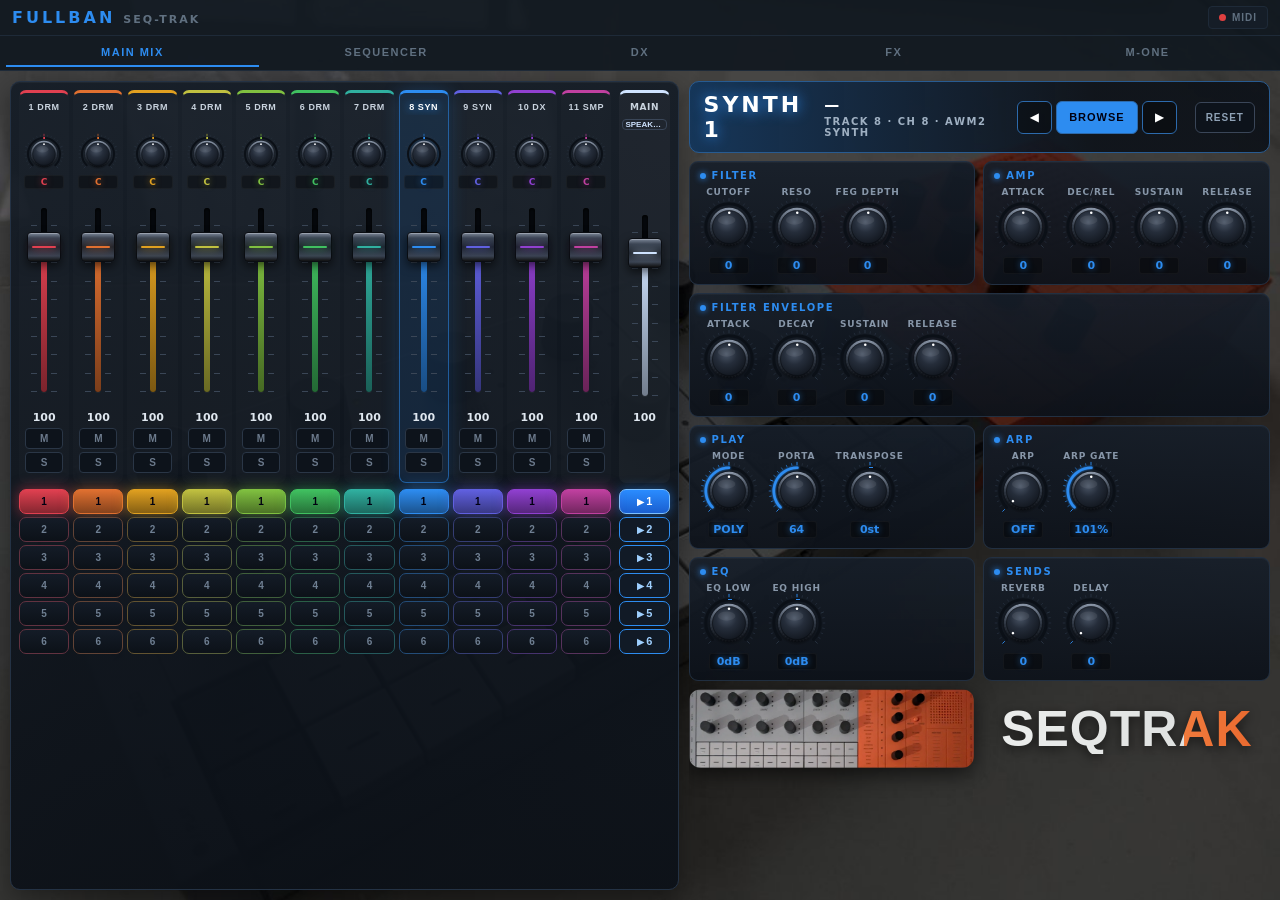
==== commit 728edca8: "v9b: equal mixer/clips, flat M1 art with clarity - Mix page: mixer strips and clip grid now share sp" ====
--- a/index.html
+++ b/index.html
@@ -953,7 +953,7 @@
   mask-image: linear-gradient(90deg, transparent 0%, rgba(0,0,0,.55) 30%, #000 60%), linear-gradient(0deg, transparent 0%, #000 22%, #000 80%, transparent 100%); }
 .m1-hero::after { content: ''; position: absolute; inset: 0; z-index: 1; background: linear-gradient(90deg, rgba(7,11,18,.0) 40%, rgba(7,11,18,.25)); pointer-events: none; }
 .m1-header { margin-top: -2px; }
-.dx-art { flex: 1; min-height: 140px; border-radius: 12px; background: url('[data-uri]') 40% 30% / cover no-repeat; opacity: .55;
+.dx-art { flex: 1; min-height: 140px; border-radius: 12px; background: url('dx7-photo.jpg') 40% 30% / cover no-repeat; opacity: .55;
   -webkit-mask-image: radial-gradient(ellipse 75% 70% at 55% 45%, #000 35%, transparent 100%); mask-image: radial-gradient(ellipse 75% 70% at 55% 45%, #000 35%, transparent 100%); }
 
 /* ---- v7: M1 hero sits between QUICK EDIT and SOUND; SEQTRAK pair on MIX; blue DX7 ---- */
@@ -963,9 +963,9 @@
 .m1-edit-row .m1-hero-big { font-size: 78px; }
 .m1-edit-row .m1-hero-photo { width: 78%; background-position: 70% 45%; }
 @media (max-width: 1100px) { .m1-edit-row .m1-hero { min-height: 104px; } }
-.mix-art { flex: 1 1 auto; min-height: 70px; background: url('[data-uri]') center 60% / contain no-repeat; opacity: .92;
+.mix-art { flex: 1 1 auto; min-height: 70px; background: url('seqtrak-pair.webp') center 60% / contain no-repeat; opacity: .92;
   filter: drop-shadow(0 0 18px rgba(30,120,255,.18)); }
-.dx-art { background: url('[data-uri]') 30% 9% / 115% auto no-repeat; opacity: .8;
+.dx-art { background: url('[data-uri]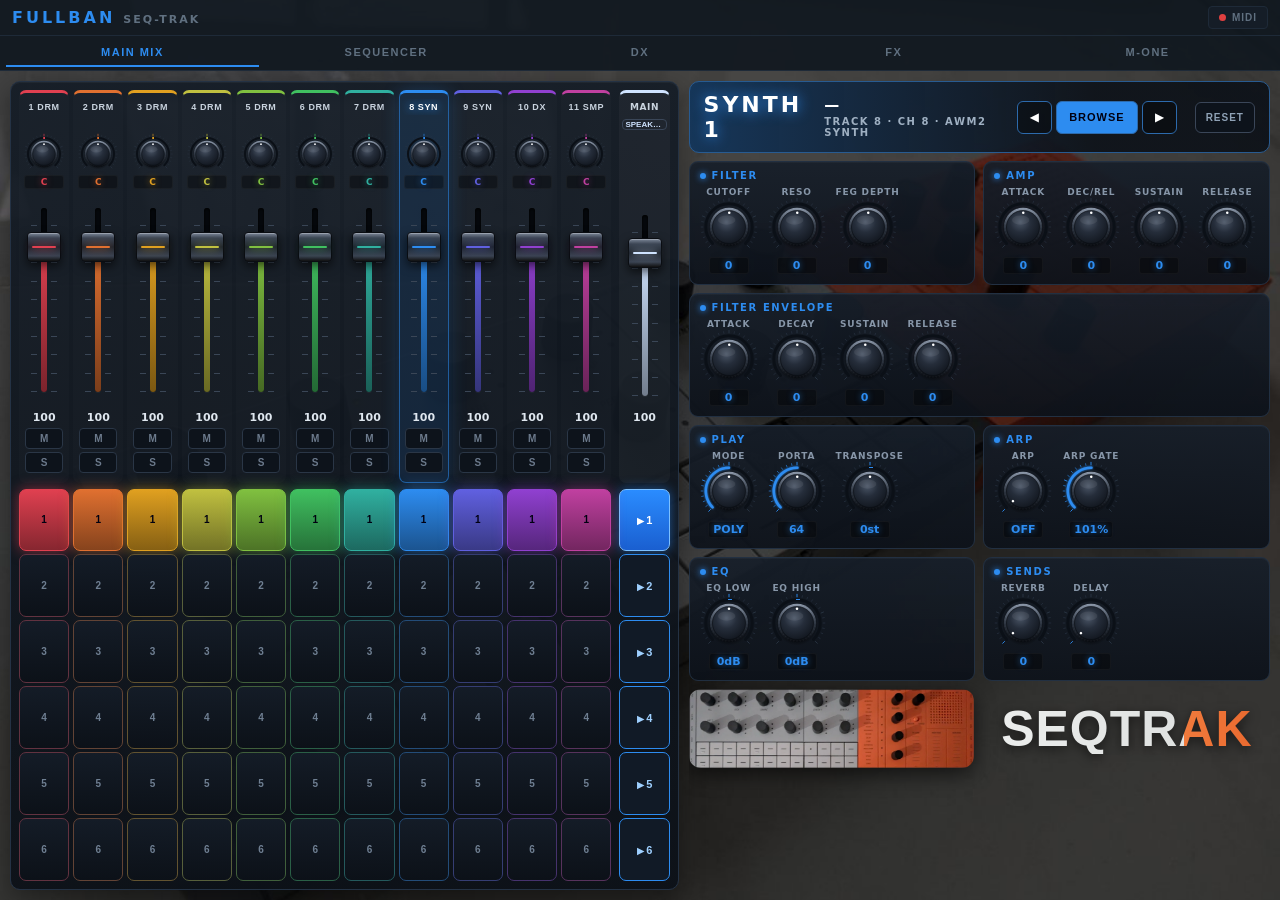
==== commit 9ead6e07: "v9c: 128 pads, rounded square, clip grid fills bottom - Sequencer doubled to 128 pads (8 rows of 16)" ====
--- a/index.html
+++ b/index.html
@@ -1069,10 +1069,10 @@
 /* ===== v9: clips under the mixer, bigger sequencer, OXI-style modes, playhead + halo, library categories, M1 art ===== */
 .mix-left { flex-direction: column; gap: 6px; }
 .mix-strips { flex: 1 1 0; min-height: 0; }
-.clip-grid { display: flex; flex-direction: column; gap: 3px; flex: 1 1 0; min-height: 0; }
-.cg-row { display: flex; gap: 4px; }
+.clip-grid { display: flex; flex-direction: column; gap: 3px; flex: 1 1 0; min-height: 0; justify-content: stretch; }
+.cg-row { display: flex; gap: 4px; flex: 1 1 0; min-height: 0; }
 .cg-row > * { flex: 1 1 0; min-width: 0; }
-.cg-row .lr-clip { min-height: 25px; font-size: 10px; }
+.cg-row .lr-clip { min-height: 0; font-size: 10px; height: 100%; }
 .cg-row .lr-clip.on::after { display: none; }
 .cg-row .lg-scene { margin-left: 4px; font-size: 9px; padding: 0; white-space: nowrap; }
 .cg-row .lg-scene b { font-size: 11px; }
@@ -1080,7 +1080,8 @@
 .seq-tracks { display: grid; grid-template-columns: repeat(11, minmax(0, 1fr)); gap: 3px; flex-shrink: 0; }
 .seq-top { flex-wrap: wrap; row-gap: 6px; }
 .seq-mode { padding-left: 10px; padding-right: 10px; }
-.pad64 .seq-step { min-height: 44px; height: clamp(50px, 10.2vh, 120px); }
+.pad64 { flex: 1 1 0; min-height: 0; align-content: stretch; }
+.pad64 .seq-step { min-height: 0; height: auto; aspect-ratio: 1; border-radius: 10px; }
 .pad64 .seq-step span { font-size: 11px; }
 .pad { min-height: 64px; }
 .pad.chord b { font-size: 15px; }
@@ -1113,7 +1114,7 @@
 .m1-hero-photo, .m1-edit-row .m1-hero-photo { background: url('[data-uri]') right 14px center / auto 80% no-repeat; opacity: 1; filter: drop-shadow(0 10px 16px rgba(0,0,0,.65));
   -webkit-mask-image: none; mask-image: none; }
 .m1-hero::after { display: none; }
-@media (pointer: coarse) { .cg-row .lr-clip { min-height: 30px; } .pad64 .seq-step { min-height: 48px; } }
+@media (pointer: coarse) { .cg-row .lr-clip { min-height: 30px; } }
 
 </style>
 </head>
@@ -1202,6 +1203,7 @@
             <button class="len-btn active" data-len="16">16</button>
             <button class="len-btn" data-len="32">32</button>
             <button class="len-btn" data-len="64">64</button>
+            <button class="len-btn" data-len="128">128</button>
           </div>
           <div class="seq-bpm">
             <label>BPM</label>
@@ -3691,7 +3693,7 @@
     const tok = ++readToken, p = seqTrack;
     if (isDrumPart(p)) {
       renderSeq();
-      for (let s = 0; s < Math.min(seqLen, 64); s++) { if (tok !== readToken) return; await readStep(p, s); }
+      for (let s = 0; s < Math.min(seqLen, 128); s++) { if (tok !== readToken) return; await readStep(p, s); }
     } else {
       setBusy(true, 'Reading the pattern from the SEQTRAK...');
       const ok = await readRoll(p);
@@ -3749,7 +3751,7 @@
   function makePads(onTap) {
     const p = seqTrack, tk = SEQTRAK.TRACKS[p];
     const grid = document.createElement('div'); grid.className = 'pad64';
-    for (let s = 0; s < 64; s++) {
+    for (let s = 0; s < 128; s++) {
       const btn = document.createElement('button');
       btn.className = 'seq-step' + (s % 4 === 0 ? ' beat-start' : '') + (s % 16 === 0 ? ' bar-start' : '') + (s >= seqLen ? ' off' : '');
       btn.dataset.step = s;
@@ -3760,7 +3762,7 @@
     }
     return grid;
   }
-  function paintAllSteps() { for (let s = 0; s < Math.min(seqLen, 64); s++) paintStep(seqTrack, s); }
+  function paintAllSteps() { for (let s = 0; s < Math.min(seqLen, 128); s++) paintStep(seqTrack, s); }
   function renderStep() {
     const p = seqTrack, drum = isDrumPart(p);
     seqBody.appendChild(makePads(toggleStep));
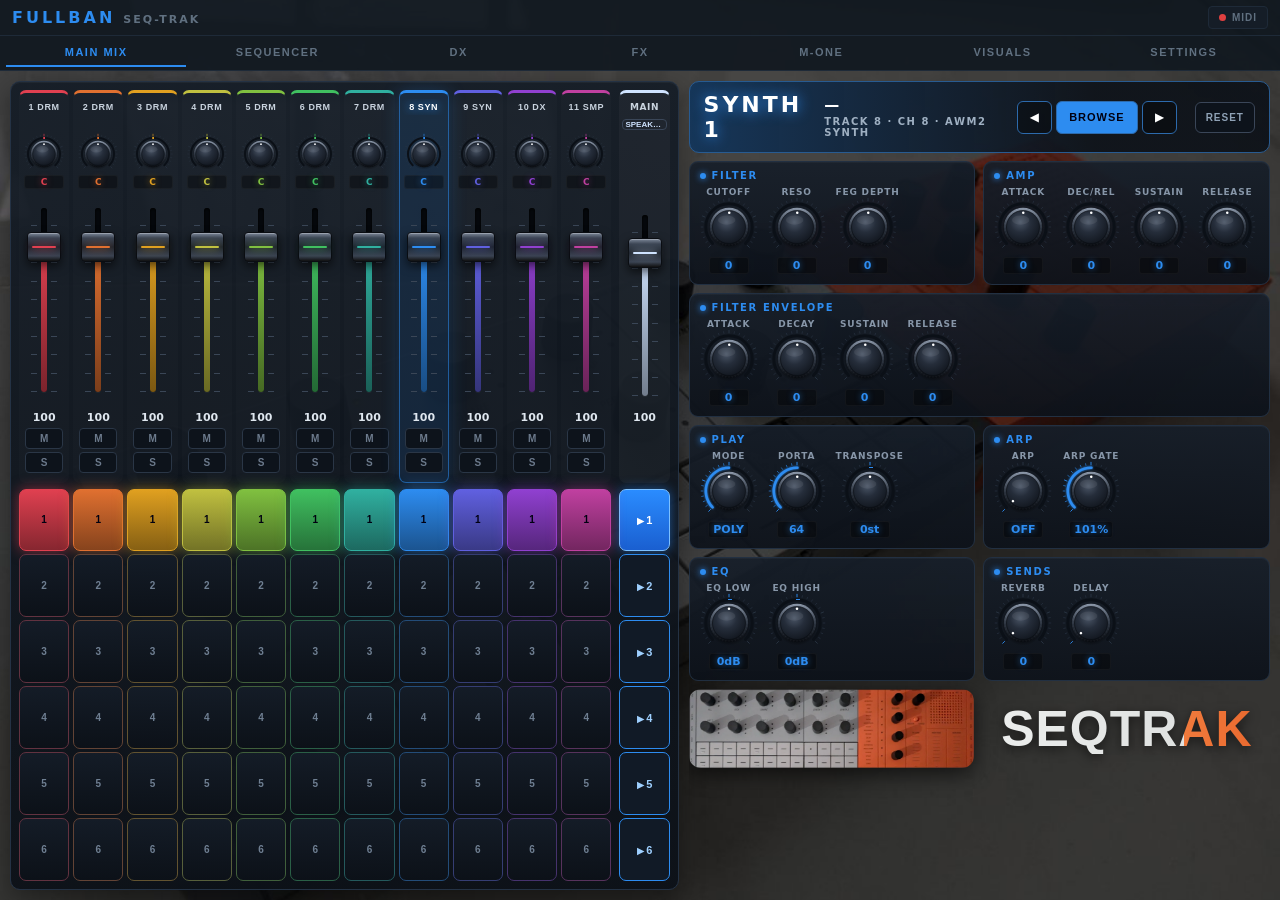
==== commit 771ee2bd: "v9k: SETTINGS, VISUALS, UNDO / CLEAR pattern, M1 library keeps itself (storage persist, top-up) Co-A" ====
--- a/index.html
+++ b/index.html
@@ -953,7 +953,7 @@
   mask-image: linear-gradient(90deg, transparent 0%, rgba(0,0,0,.55) 30%, #000 60%), linear-gradient(0deg, transparent 0%, #000 22%, #000 80%, transparent 100%); }
 .m1-hero::after { content: ''; position: absolute; inset: 0; z-index: 1; background: linear-gradient(90deg, rgba(7,11,18,.0) 40%, rgba(7,11,18,.25)); pointer-events: none; }
 .m1-header { margin-top: -2px; }
-.dx-art { flex: 1; min-height: 140px; border-radius: 12px; background: url('dx7-photo.jpg') 40% 30% / cover no-repeat; opacity: .55;
+.dx-art { flex: 1; min-height: 140px; border-radius: 12px; background: url('[data-uri]') 40% 30% / cover no-repeat; opacity: .55;
   -webkit-mask-image: radial-gradient(ellipse 75% 70% at 55% 45%, #000 35%, transparent 100%); mask-image: radial-gradient(ellipse 75% 70% at 55% 45%, #000 35%, transparent 100%); }
 
 /* ---- v7: M1 hero sits between QUICK EDIT and SOUND; SEQTRAK pair on MIX; blue DX7 ---- */
@@ -963,9 +963,9 @@
 .m1-edit-row .m1-hero-big { font-size: 78px; }
 .m1-edit-row .m1-hero-photo { width: 78%; background-position: 70% 45%; }
 @media (max-width: 1100px) { .m1-edit-row .m1-hero { min-height: 104px; } }
-.mix-art { flex: 1 1 auto; min-height: 70px; background: url('seqtrak-pair.webp') center 60% / contain no-repeat; opacity: .92;
+.mix-art { flex: 1 1 auto; min-height: 70px; background: url('[data-uri]') center 60% / contain no-repeat; opacity: .92;
   filter: drop-shadow(0 0 18px rgba(30,120,255,.18)); }
-.dx-art { background: url('[data-uri]') 30% 9% / 115% auto no-repeat; opacity: .8;
+.dx-art { background: url('[data-uri]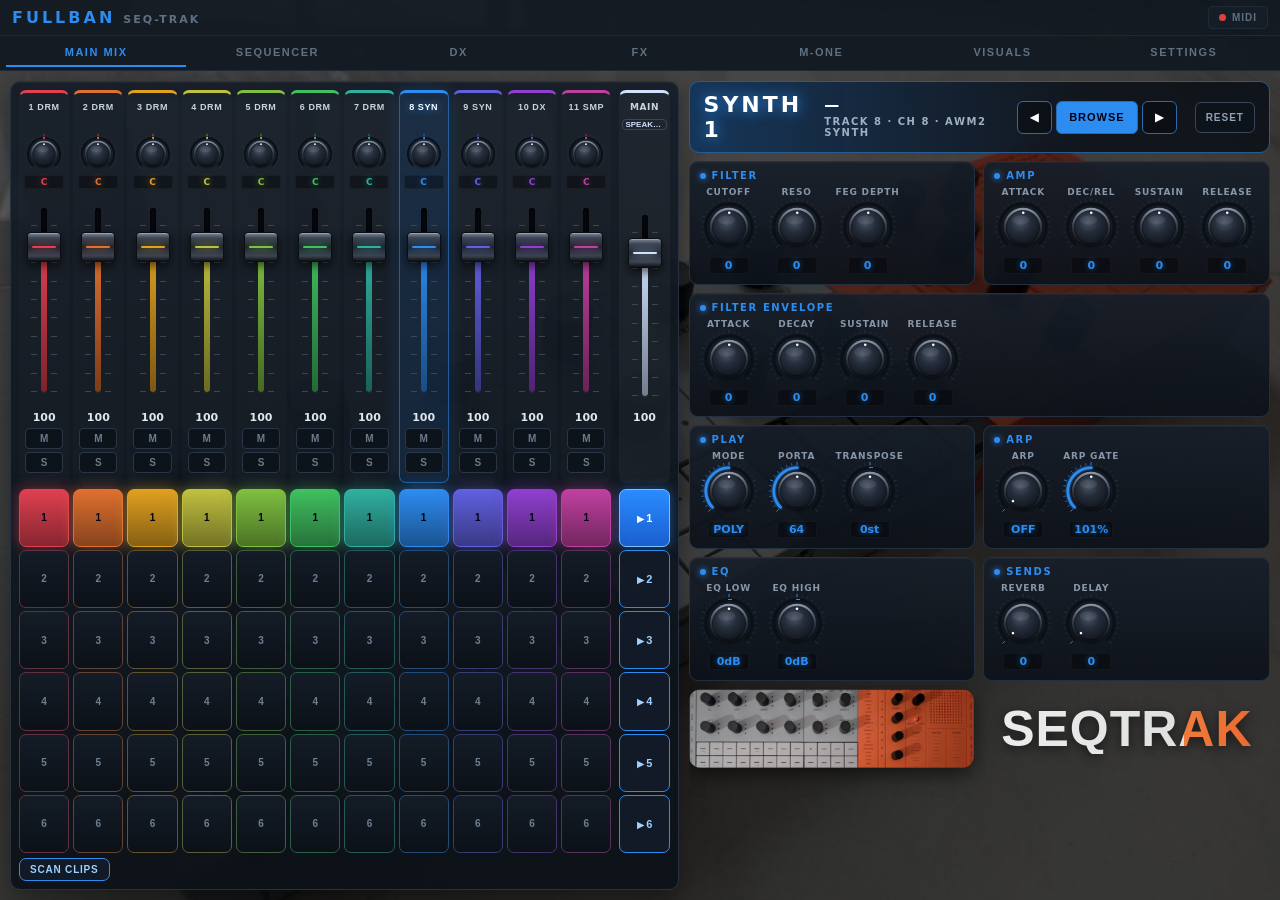
==== commit 85258fc9: "v9n: clip launch waits for the bar line; clip grid shows which clips hold notes (SCAN CLIPS) Co-Auth" ====
--- a/index.html
+++ b/index.html
@@ -1151,6 +1151,16 @@
 .viz-head { display: flex; align-items: center; gap: 12px; margin-bottom: 8px; flex-shrink: 0; }
 .viz-wrap { flex: 1 1 0; min-height: 0; border: 1px solid var(--fb-border); border-radius: 8px; overflow: hidden; }
 .viz-canvas { display: block; }
+
+
+/* ---- v9n: clip grid shows which clips hold notes ---- */
+.lr-clip.has { background: linear-gradient(180deg, color-mix(in srgb, var(--kc) 55%, #10161f), color-mix(in srgb, var(--kc) 30%, #0a0e14)); color: #fff; border-color: color-mix(in srgb, var(--kc) 80%, #fff); }
+.lr-clip.has.on { background: linear-gradient(180deg, var(--kc), color-mix(in srgb, var(--kc) 60%, #000)); color: #001; }
+.lr-clip.empty { background: #0a0d12; border-color: #151c26; color: transparent; box-shadow: none; }
+.lr-clip.empty.on { border-color: var(--kc); color: #6f7f92; }
+.cg-scan { display: flex; align-items: center; gap: 10px; padding-top: 2px; }
+.cg-scan-btn { border-radius: 7px; border: 1px solid #2d8cf0; background: #111a26; color: #9fd0ff; font-size: 10px; font-weight: 900; letter-spacing: .08em; padding: 5px 10px; cursor: pointer; }
+#clip-scan-msg { font-size: 11px; color: #8fa3b8; }
 
 </style>
 </head>
@@ -2847,7 +2857,7 @@
 </script>
   <script>
 /* ============================================
-   FULLBAN SEQ-TRAK — Main App v9k
+   FULLBAN SEQ-TRAK — Main App v9n
    MAIN MIX (mixer + sound), LAUNCH + SEQ (clips, 64 pads, chords, piano roll), DX, FX, M-ONE
    ============================================ */
 
@@ -3703,6 +3713,9 @@
   const NOTE_NAMES = ['C', 'C#', 'D', 'D#', 'E', 'F', 'F#', 'G', 'G#', 'A', 'A#', 'B'];
   const noteName = n => NOTE_NAMES[n % 12] + (Math.floor(n / 12) - 2);          // Yamaha: 60 = C3
   const isDrumPart = p => !usesRoll(p);
+  // v9l: where a step starts in a roll's event time. Drum rolls (parts 0-6) use the step CENTRE (+60, checked on hardware);
+  // synth rolls (parts 7-10) use the step line itself (+0) - read off notes Chris recorded on SYNTH 1, 27 Nov.
+  const rollOff = p => (p >= 7 ? 0 : 60);
   const TPS = 120;                                                               // ticks per 16th step
 
   // ---- chips ----
@@ -3973,7 +3986,7 @@
     if (rollEvents[p] === null) return;
     const here = stepContents(p, s) || [];
     const mine = here.find(e => e.note === pickNote);
-    const add = { time: s * TPS + 60, note: pickNote, vel: 100, gate: TPS };
+    const add = { time: s * TPS + rollOff(p), note: pickNote, vel: 100, gate: TPS };
     if (seqMode === 'poly') { if (mine) rollEdit(p, [mine], []); else rollEdit(p, [], [add]); }
     else if (mine && here.length === 1) rollEdit(p, here, []);      // MONO: same note again = clear
     else rollEdit(p, here, [add]);                                  // MONO: one note per pad
@@ -4020,7 +4033,7 @@
     const p = seqTrack;
     const end = step + lenSteps;
     const clash = (rollEvents[p] || []).filter(e => { const s = Math.floor(e.time / TPS); return s >= step && s < end; });
-    rollEdit(p, clash, notes.map(n => ({ time: step * TPS + 60, note: n, vel: 100, gate: lenSteps * TPS - 10 })));
+    rollEdit(p, clash, notes.map(n => ({ time: step * TPS + rollOff(p), note: n, vel: 100, gate: lenSteps * TPS - 10 })));
   }
   // ---- the SEQTRAK's own chord mode: 7 chords (up to 4 notes each) per scale, per track (SYNTH 1/2, DX) ----
   const proj = { scale: 0, key: 0 };                      // project scale 30 40 7E (0-7), key 30 40 7F (0-11)
@@ -4201,7 +4214,7 @@
     for (let s = 0; s < seqLen; s += sto.len) {
       if (Math.random() >= dens * (s % 4 === 0 ? 1.4 : 1)) continue;
       const n = pool[Math.floor(Math.random() * pool.length)] + shift + 12 * Math.floor(Math.random() * sto.octaves);
-      add.push({ time: s * TPS + 60, note: Math.max(0, Math.min(127, n)), vel: 70 + Math.floor(Math.random() * 50), gate: sto.len * TPS - 10 });
+      add.push({ time: s * TPS + rollOff(p), note: Math.max(0, Math.min(127, n)), vel: 70 + Math.floor(Math.random() * 50), gate: sto.len * TPS - 10 });
     }
     rollEdit(p, rollEvents[p] || [], add);
   }
@@ -4245,7 +4258,41 @@
     seqBody.querySelectorAll('.mt-row').forEach(r => { const c = r.querySelector(`.mt-cell[data-step="${playStep % trackLen[+r.dataset.track]}"]`); if (c) flash(c); });
     if (line) { line.style.display = 'block'; line.style.left = ((playStep % seqLen) / seqLen * 100) + '%'; }
   }
-  function tick16() { if (!playing) return; playStep++; if (launchVisible()) paintPlayhead(); }
+  // v9m: clip launches wait for the bar line. tick16 notes how long a 16th lasts and, on the last 16th of a bar,
+  // fires the waiting launches most of a step later, so they land just before the downbeat.
+  let lastTickAt = 0, stepMs = 0, playT0 = 0, launchQ = [], launchTimer = null;
+  function tick16() {
+    if (!playing) return;
+    const now = performance.now();
+    if (lastTickAt && now - lastTickAt > 40 && now - lastTickAt < 600) stepMs = now - lastTickAt;
+    lastTickAt = now;
+    playStep++;
+    if (launchQ.length && playStep % 16 === 15 && !launchTimer) launchTimer = setTimeout(flushLaunch, Math.max(0, (stepMs || 115) * 0.72));
+    if (launchVisible()) paintPlayhead();
+  }
+  function flushLaunch() {
+    clearTimeout(launchTimer); launchTimer = null;
+    if (!launchQ.length) return;
+    const list = launchQ; launchQ = [];
+    const msgs = list.map(([p, n]) => SEQTRAK.buildParam(SEQTRAK.PATTERN_SELECT(p).addr, n));
+    if (MIDIManager.bridgeURL && MIDIManager.bridgeURL()) {             // the bridge takes them all in one go
+      const a = new Uint8Array(msgs.reduce((t, m) => t + m.length, 0)); let o = 0; msgs.forEach(m => { a.set(m, o); o += m.length; });
+      MIDIManager.send(a);
+    } else msgs.forEach(m => MIDIManager.send(m));
+    setTimeout(async () => { for (const [p] of list) await confirmPattern(p); }, 300);
+  }
+  function queueLaunch(list) {
+    list.forEach(([p, n]) => { launchQ = launchQ.filter(x => x[0] !== p); launchQ.push([p, n]); });
+    let quant = true; try { quant = localStorage.getItem('fbLaunchQuant') !== '0'; } catch (e) {}
+    if (!playing || !quant) { flushLaunch(); return; }
+    const now = performance.now();
+    if (stepMs && now - lastTickAt < 600) return;                       // clock is arriving: tick16 fires it on the bar
+    if (!playT0) { flushLaunch(); return; }                             // no clock and no start time: launch now
+    const bi = document.getElementById('seq-bpm-input');
+    const bar = 240000 / (Math.max(20, parseInt(bi && bi.value, 10) || 120));
+    clearTimeout(launchTimer);
+    launchTimer = setTimeout(flushLaunch, Math.max(0, bar - ((now - playT0) % bar) - 35));
+  }
   function clockIn(b) {                               // F9 = a 16th from the PC bridge; F8 = raw clock (6 per 16th)
     if (b === 0xF9) tick16();
     else if (++clkCount % 6 === 0) tick16();
@@ -4283,7 +4330,7 @@
     const selEvs = () => evs.filter(e => pr.sel.has(e.idx));
     const moveSel = (dt, dn) => { const s = selEvs(); if (!s.length) return; pr.sel.clear(); rollEdit(p, s, s.map(e => ({ time: Math.min(total - 1, Math.max(0, e.time + dt)), note: Math.min(127, Math.max(0, e.note + dn)), vel: e.vel, gate: e.gate }))); };
     btn('-12', () => moveSel(0, -12)); btn('-1', () => moveSel(0, -1)); btn('+1', () => moveSel(0, 1)); btn('+12', () => moveSel(0, 12));
-    btn('QUANTIZE', () => { const s = selEvs(); if (!s.length) return; pr.sel.clear(); rollEdit(p, s, s.map(e => ({ time: Math.round((e.time - 60) / pr.grid) * pr.grid + 60, note: e.note, vel: e.vel, gate: e.gate }))); });
+    btn('QUANTIZE', () => { const s = selEvs(); if (!s.length) return; pr.sel.clear(); rollEdit(p, s, s.map(e => ({ time: Math.round((e.time - rollOff(p)) / pr.grid) * pr.grid + rollOff(p), note: e.note, vel: e.vel, gate: e.gate }))); });
     btn('ALL', () => { evs.forEach(e => pr.sel.add(e.idx)); renderSeq(); });
     btn('DELETE', () => { const s = selEvs(); pr.sel.clear(); if (s.length) rollEdit(p, s, []); }, 'danger');
     wrap.appendChild(tb);
@@ -4308,7 +4355,7 @@
     evs.forEach(e => {
       if (e.note < pr.lowest || e.note > top || e.time >= total) return;
       const d = document.createElement('div'); d.className = 'pr-note' + (pr.sel.has(e.idx) ? ' sel' : '');
-      d.style.left = pct(e.time - 60 < 0 ? e.time : e.time - 60); d.style.width = `calc(${pct(Math.min(e.gate, total - e.time + 60))} - 2px)`;
+      d.style.left = pct(e.time - rollOff(p) < 0 ? e.time : e.time - rollOff(p)); d.style.width = `calc(${pct(Math.min(e.gate, total - e.time + rollOff(p)))} - 2px)`;
       d.style.top = ((top - e.note) / H * 100) + '%'; d.style.height = (100 / H) + '%';
       d.style.setProperty('--kc', tk.color); d.style.opacity = 0.45 + 0.55 * e.vel / 127;
       d.innerHTML = '<span></span><em></em>';
@@ -4333,7 +4380,7 @@
         return;
       }
       if (pr.tool !== 'draw') { pr.sel.clear(); renderSeq(); return; }
-      const t = Math.floor(x * total / pr.grid) * pr.grid + 60;
+      const t = Math.floor(x * total / pr.grid) * pr.grid + rollOff(p);
       const n = snapPitch(top - Math.floor(y * H));
       previewNotes([n], p, 200);
       rollEdit(p, [], [{ time: Math.min(t, total - 1), note: n, vel: pr.vel, gate: pr.len - 10 }]);
@@ -4370,7 +4417,7 @@
     evs.forEach(e => {
       if (e.time >= total) return;
       const b = document.createElement('div'); b.className = 'pr-vbar' + (pr.sel.has(e.idx) ? ' sel' : '');
-      b.style.left = pct(Math.max(0, e.time - 60)); b.style.height = (e.vel / 127 * 100) + '%';
+      b.style.left = pct(Math.max(0, e.time - rollOff(p))); b.style.height = (e.vel / 127 * 100) + '%';
       b.style.setProperty('--kc', tk.color);
       b.title = 'velocity ' + e.vel;
       let vd = null;
@@ -4409,6 +4456,8 @@
   });
   const recBtn = document.getElementById('seq-rec');
   function setPlaying(v) {
+    if (v && !playing) playT0 = performance.now();
+    if (!v) { playT0 = 0; lastTickAt = 0; }
     playing = v;
     document.querySelectorAll('.seq-play, #seq-play').forEach(b => b.classList.toggle('on', v));
     if (!v && recOn) { recOn = false; recBtn.classList.remove('on'); }
@@ -4485,7 +4534,7 @@
       const r = document.createElement('div'); r.className = 'cg-row';
       SEQTRAK.TRACKS.forEach((tk, p) => {
         const c = document.createElement('button');
-        c.className = 'lr-clip' + (patSel[p] === n ? ' on' : '');
+        c.className = 'lr-clip' + (patSel[p] === n ? ' on' : '') + (clipHas[p][n] === true ? ' has' : clipHas[p][n] === false ? ' empty' : '');
         c.dataset.track = p; c.dataset.pat = n; c.style.setProperty('--kc', tk.color);
         c.innerHTML = `<span>${n + 1}</span>`;
         c.onclick = () => launchClip(p, n);
@@ -4496,6 +4545,60 @@
       sb.onclick = () => launchScene(n);
       r.appendChild(sb);
       launchGrid.appendChild(r);
+    }
+    const sr = document.createElement('div'); sr.className = 'cg-scan';
+    sr.innerHTML = '<button class="cg-scan-btn" id="clip-scan">SCAN CLIPS</button><span id="clip-scan-msg"></span>';
+    launchGrid.appendChild(sr);
+    sr.querySelector('#clip-scan').onclick = () => scanClips();
+    paintScanMsg();
+    if (!scanAuto && MIDIManager.isConnected()) { scanAuto = true; setTimeout(() => { if (!playing && !busy) scanClips(); }, 6000); }
+  }
+  // v9n: which clips hold notes (filled like the MPC's clip view, empty ones dimmed). The SEQTRAK only lets a
+  // pattern be read while it is the selected one, so the scan steps every track through its six patterns and
+  // puts the selection back - only while stopped, or you would hear it.
+  const clipHas = Array.from({ length: 11 }, () => new Array(6).fill(null));
+  let scanning = false, scanAuto = false, scanMsg = '';
+  function paintScanMsg() { const m = document.getElementById('clip-scan-msg'); if (m) m.textContent = scanMsg; }
+  function paintHas() {
+    launchGrid.querySelectorAll('.lr-clip').forEach(c => {
+      const v = clipHas[+c.dataset.track][+c.dataset.pat];
+      c.classList.toggle('has', v === true); c.classList.toggle('empty', v === false);
+    });
+  }
+  function sendSelects(list) {
+    const msgs = list.map(([p, n]) => SEQTRAK.buildParam(SEQTRAK.PATTERN_SELECT(p).addr, n));
+    if (MIDIManager.bridgeURL && MIDIManager.bridgeURL()) {
+      const a = new Uint8Array(msgs.reduce((t, m) => t + m.length, 0)); let o = 0; msgs.forEach(m => { a.set(m, o); o += m.length; });
+      MIDIManager.send(a);
+    } else msgs.forEach(m => MIDIManager.send(m));
+  }
+  async function clipHasNotes(p) {
+    if (!isDrumPart(p)) { const d = await askRetry(SEQTRAK.ROLL.readAddr(p, 0), 450, 2); return !!(d && d.length >= 8); }
+    const rs = await Promise.all(Array.from({ length: 16 }, (_, st) => ask(SEQTRAK.STEP.readAddr(p, st), 700)));
+    if (rs.some(d => d && d.length >= 6)) return true;
+    for (let st = 0; st < 16; st++) if (rs[st] === null) { const d = await askRetry(SEQTRAK.STEP.readAddr(p, st), 500, 2); if (d && d.length >= 6) return true; }
+    return false;
+  }
+  async function scanClips() {
+    if (scanning) return;
+    if (!MIDIManager.isConnected()) { scanMsg = 'Connect the SEQTRAK first.'; paintScanMsg(); return; }
+    if (playing) { scanMsg = 'Stop playback first - scanning steps through every pattern.'; paintScanMsg(); return; }
+    scanning = true; ensureMode();
+    const was = patSel.slice();
+    try {
+      for (let n = 0; n < 6 && !playing; n++) {
+        scanMsg = `Scanning row ${n + 1} of 6...`; paintScanMsg();
+        sendSelects(SEQTRAK.TRACKS.map((t, p) => [p, n]));
+        await sleep(380);
+        for (let p = 0; p < 11 && !playing; p++) { clipHas[p][n] = await clipHasNotes(p); }
+        paintHas();
+      }
+      scanMsg = playing ? 'Scan stopped (playback started).' : '';
+    } finally {
+      sendSelects(was.map((n, p) => [p, n]));
+      await sleep(350);
+      scanning = false; paintScanMsg();
+      readSteps();
     }
   }
   function renderLaunch() { renderClips(); renderTrackSel(); }
@@ -4522,15 +4625,14 @@
   }
   function launchClip(p, n) {
     ensureMode();
-    sendDef(SEQTRAK.PATTERN_SELECT(p), n);
     const c = launchGrid.querySelector(`.lr-clip[data-track="${p}"][data-pat="${n}"]`);
     if (c) c.classList.add('queued');
-    setTimeout(() => confirmPattern(p), 250);
+    queueLaunch([[p, n]]);
   }
   function launchScene(n) {
     ensureMode();
-    SEQTRAK.TRACKS.forEach((t, p) => { sendDef(SEQTRAK.PATTERN_SELECT(p), n); const c = launchGrid.querySelector(`.lr-clip[data-track="${p}"][data-pat="${n}"]`); if (c) c.classList.add('queued'); });
-    setTimeout(async () => { for (let p = 0; p < 11; p++) await confirmPattern(p); }, 250);
+    SEQTRAK.TRACKS.forEach((t, p) => { const c = launchGrid.querySelector(`.lr-clip[data-track="${p}"][data-pat="${n}"]`); if (c) c.classList.add('queued'); });
+    queueLaunch(SEQTRAK.TRACKS.map((t, p) => [p, n]));
   }
   function launchPlaying(v) { document.querySelectorAll('.launch-play').forEach(b => b.classList.toggle('on', v)); }
   onTracks(renderLaunch);
@@ -5000,7 +5102,7 @@
       else if (pc.addr[0] === 0x01 && pc.addr[1] === 0x33 && pc.addr[2] === 0x01) setTimeout(readTypes, 300);   // a drum track was re-typed
       else if (pc.addr[0] === 0x70 && (pc.addr[1] & 0xF0) === 0x40) {
         const p = pc.addr[1] & 0x0F, st = pc.addr[2], d = pc.data;
-        if (p < 11 && st < 128) { steps[p][st] = d.length >= 6 ? { note: d[0], vel: d[1], gate: (d[4] << 7) | d[5] } : false; paintStep(p, st); }
+        if (p < 11 && st < 128 && !scanning) { steps[p][st] = d.length >= 6 ? { note: d[0], vel: d[1], gate: (d[4] << 7) | d[5] } : false; paintStep(p, st); }
       }
       if (pc.key === 'sx:011020' && pc.data.length) {                       // SequencerStatus: 1 playing / 0 stopped
         const on = !!pc.data[0];
